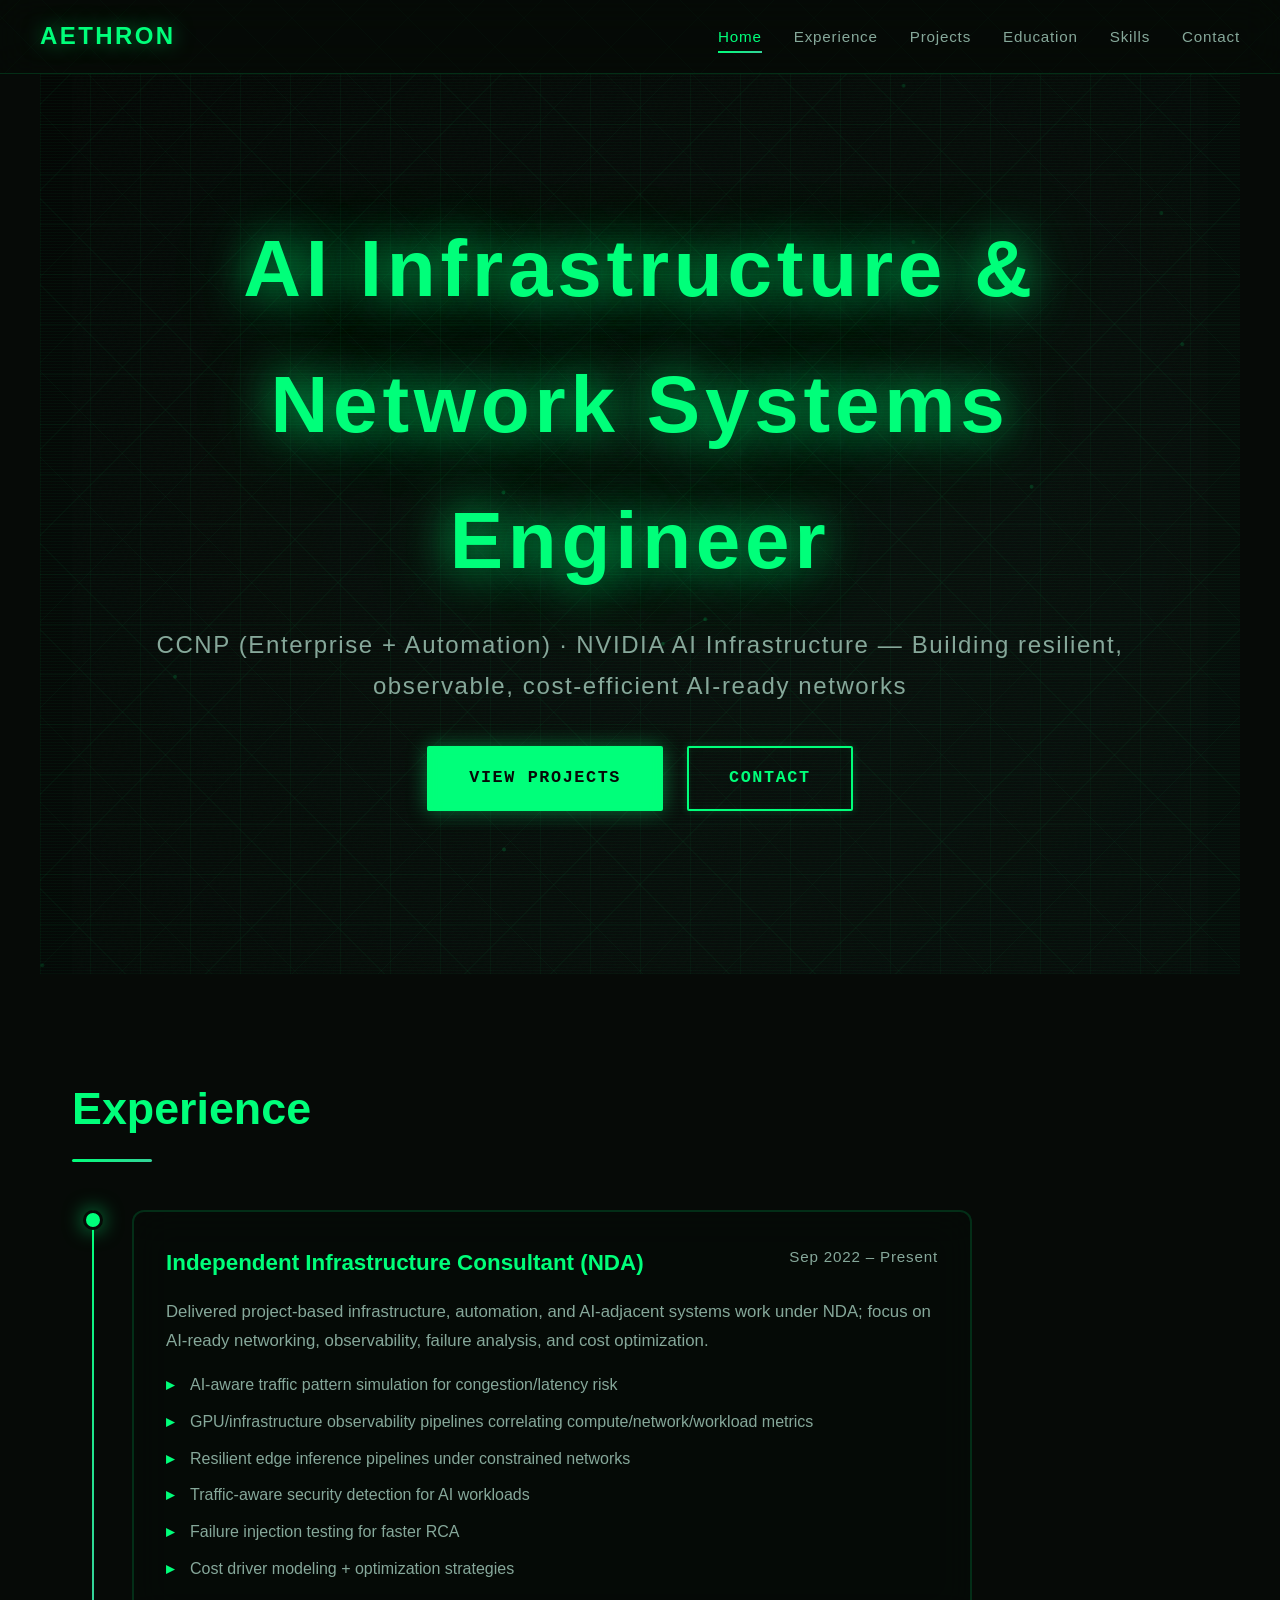
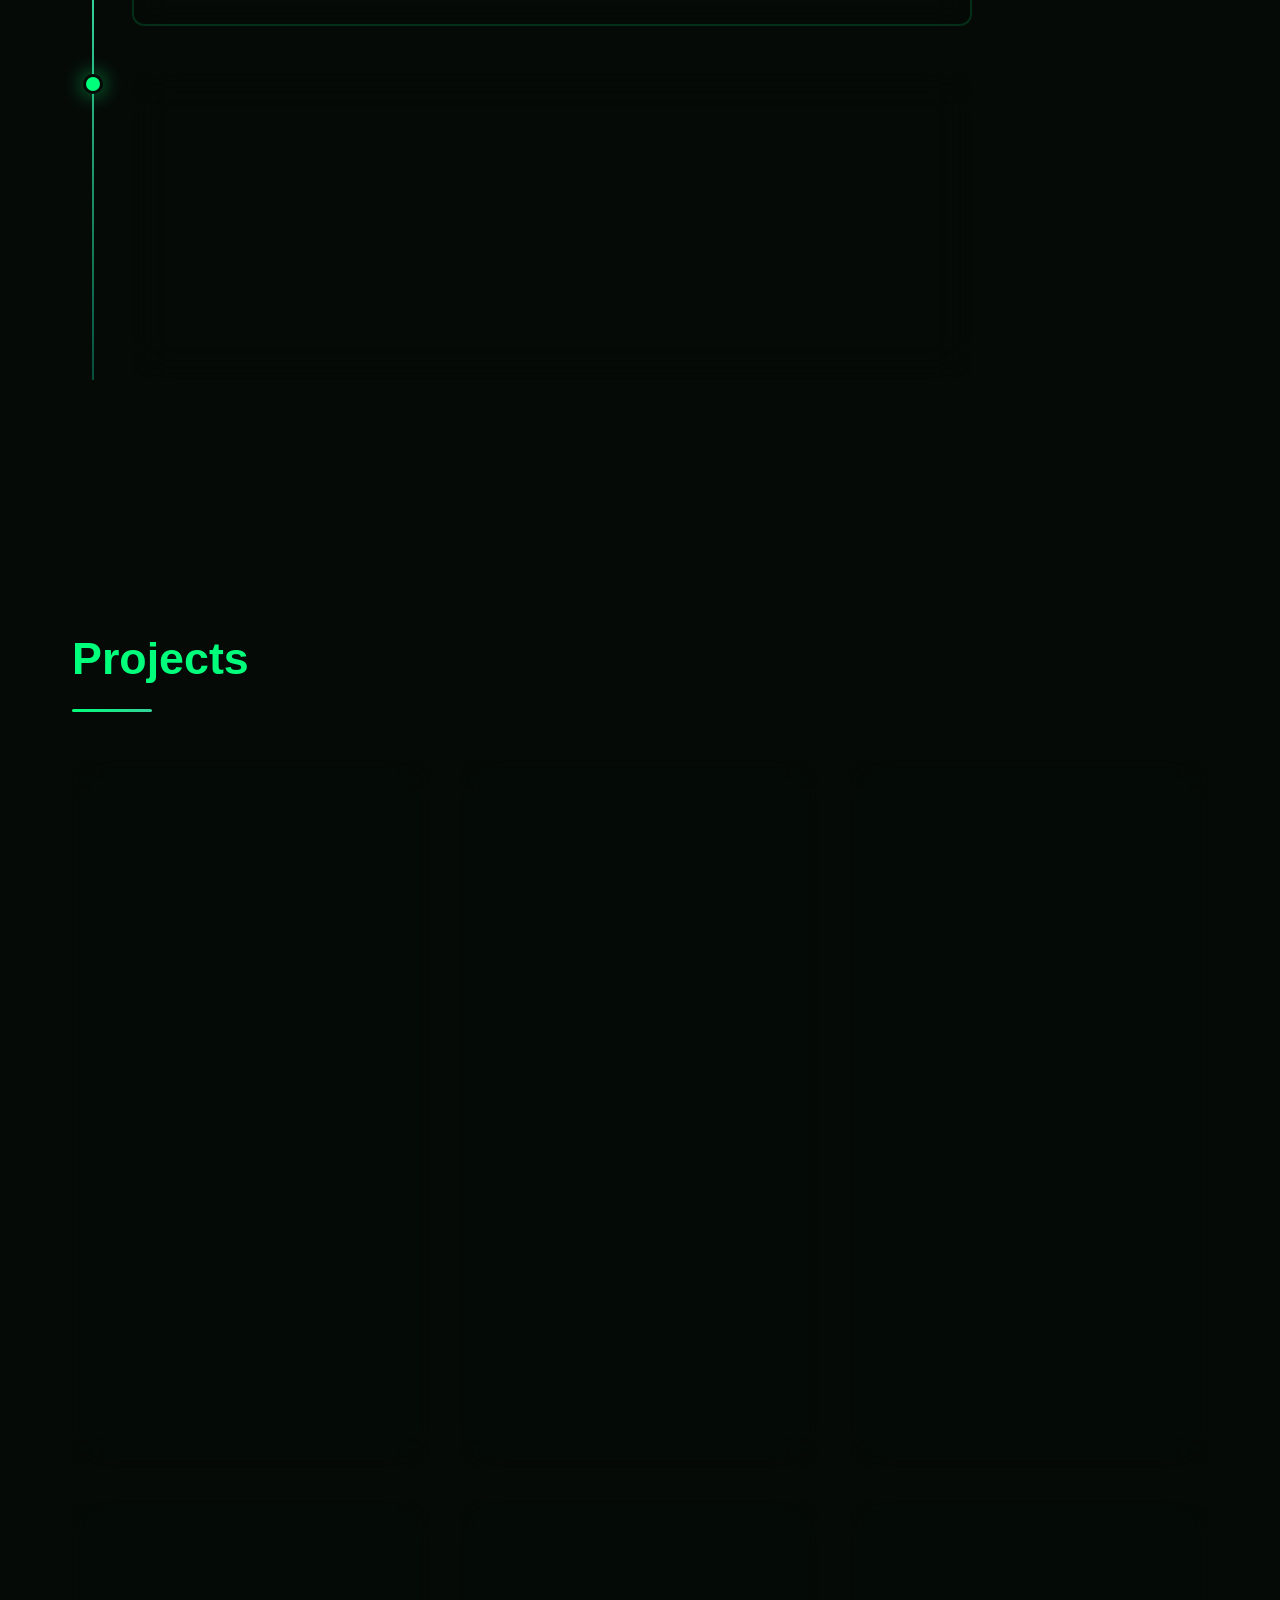
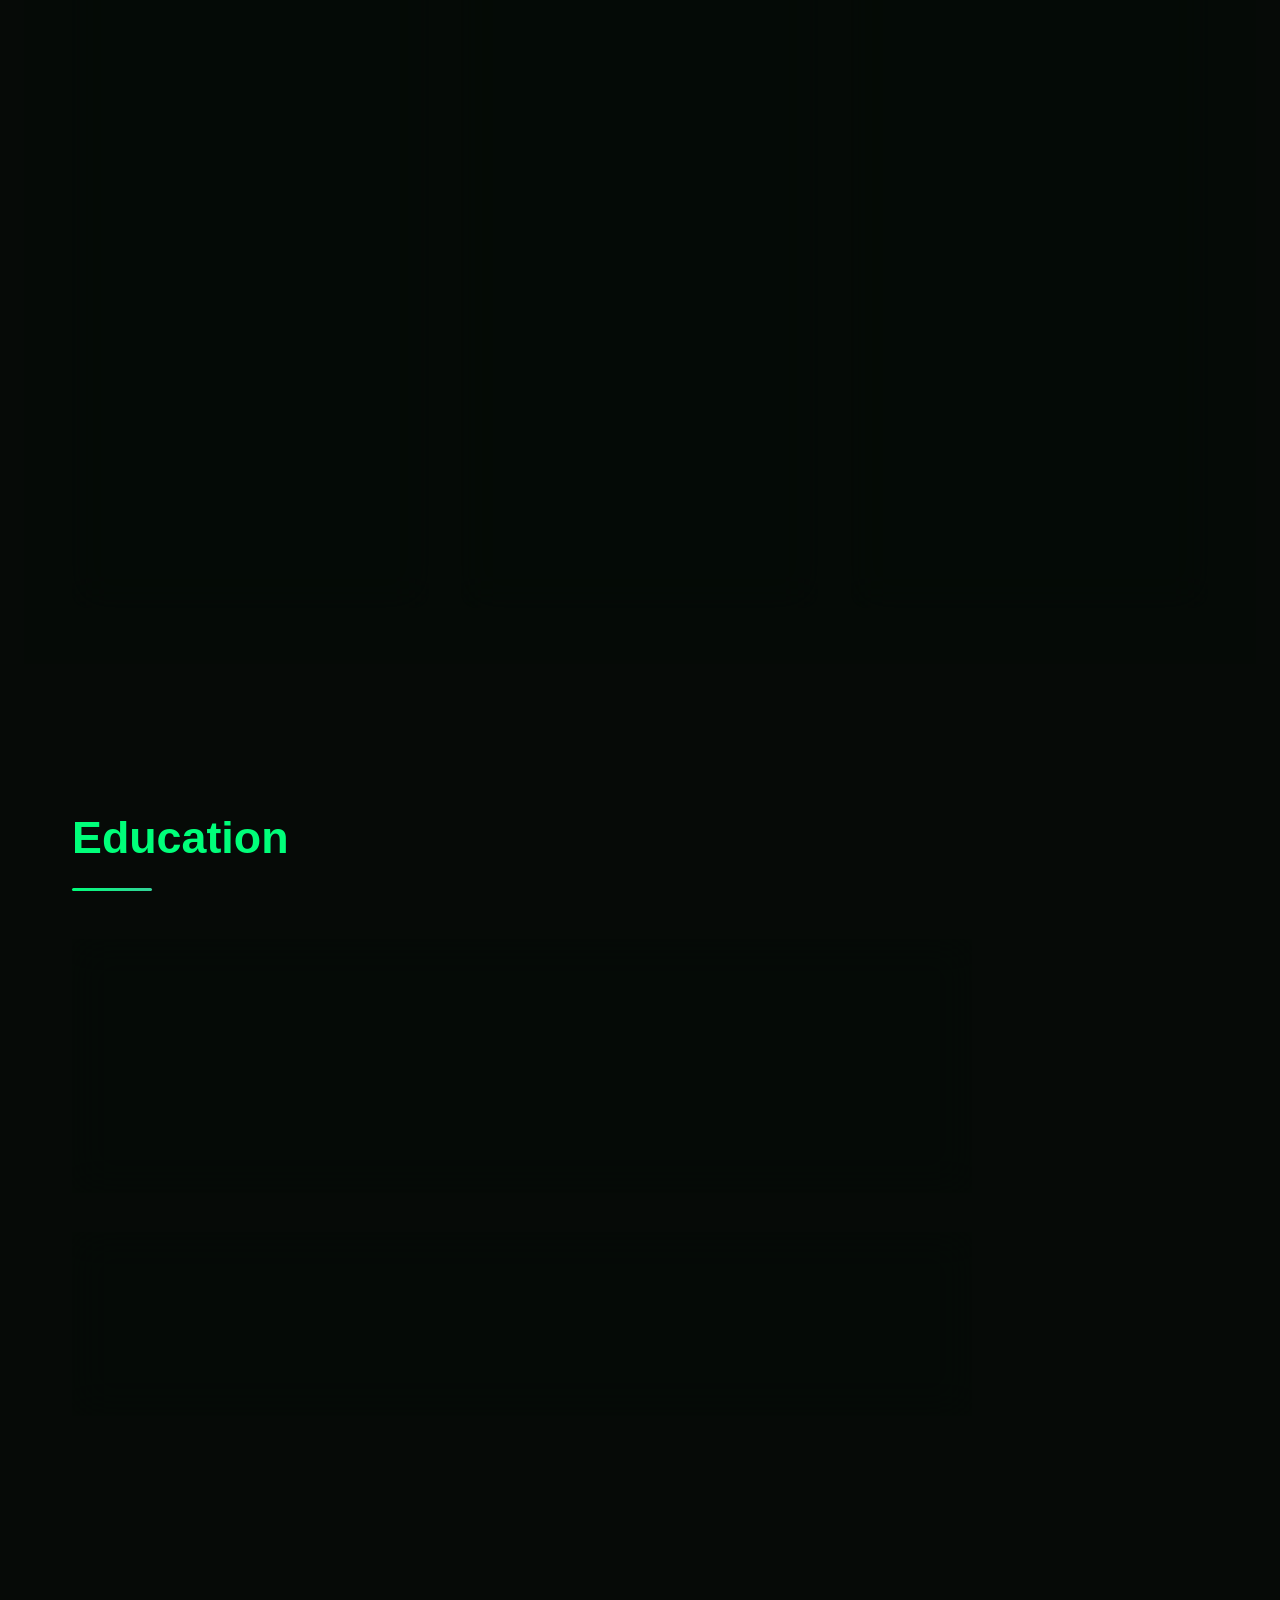
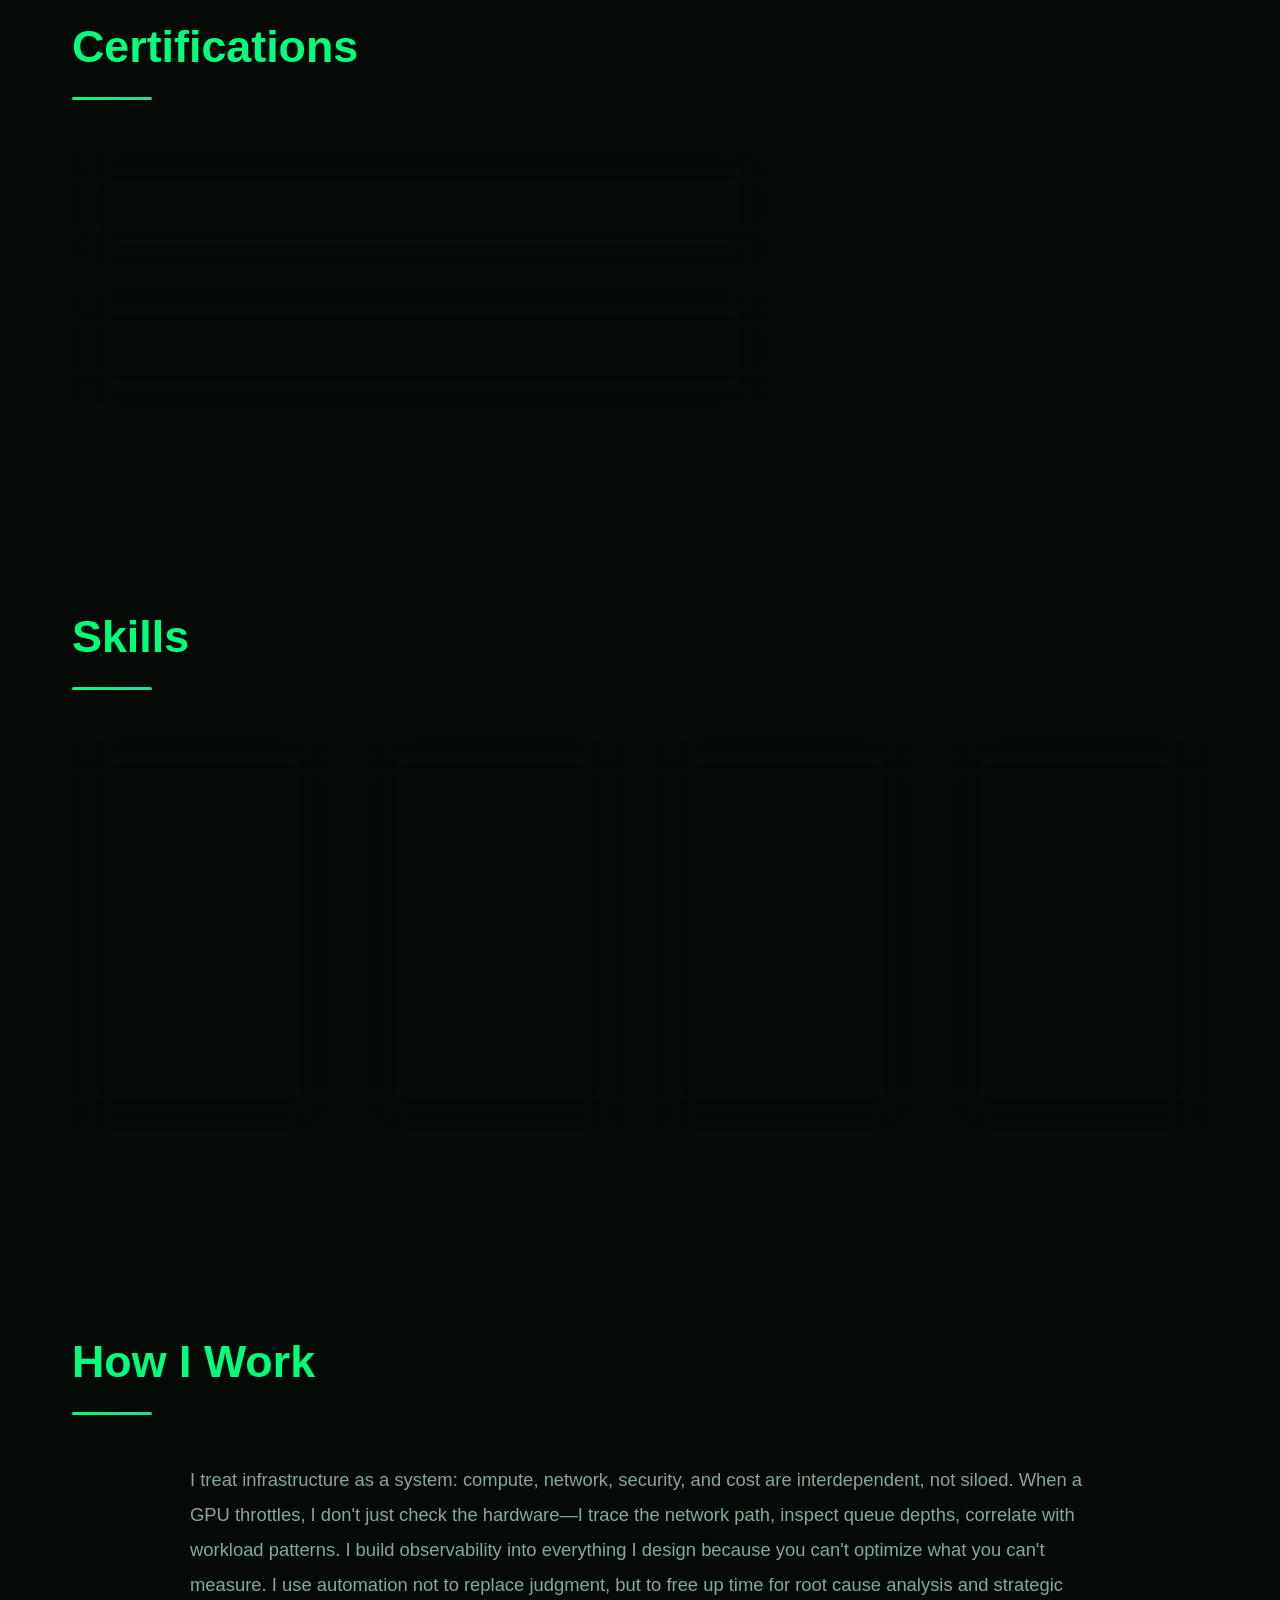
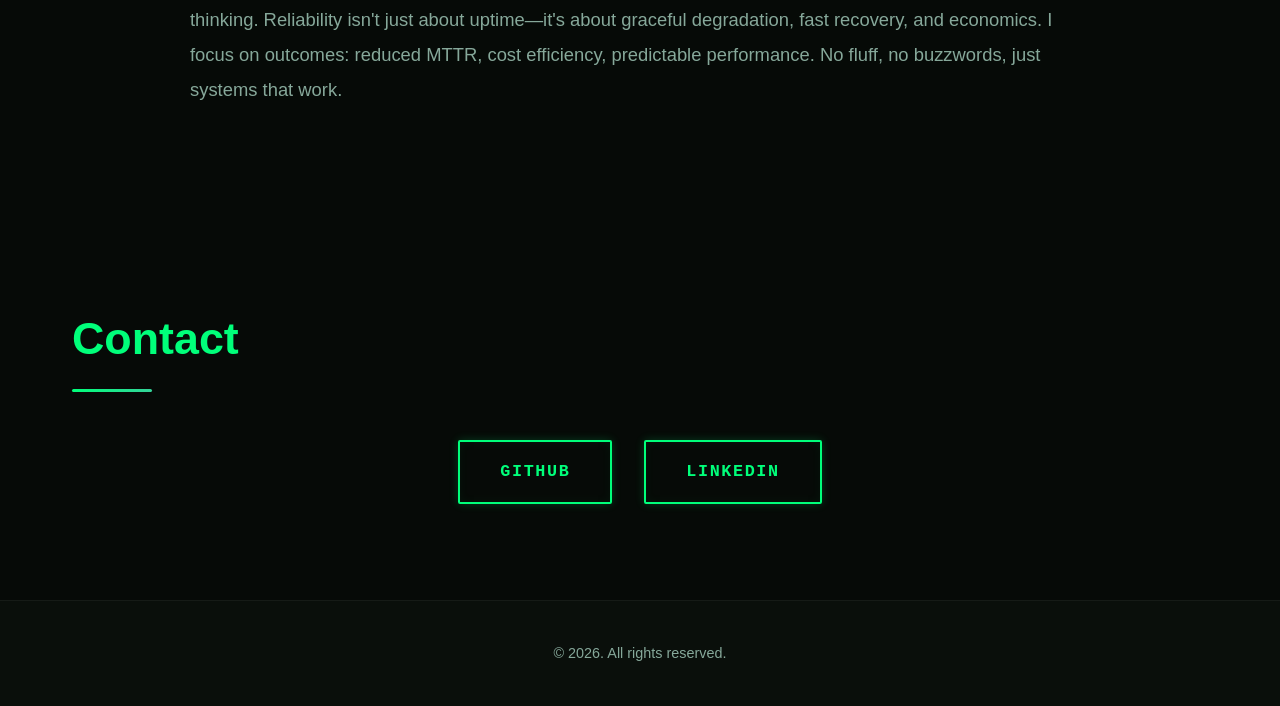
==== index.html @ 3847cd4f "Update site structure with all new sections Co-authored-by: rootuser39 <58742610+rootuser39@users.no" ====
<!DOCTYPE html>
<html lang="en">
<head>
    <meta charset="UTF-8">
    <meta name="viewport" content="width=device-width, initial-scale=1.0">
    <meta name="description" content="AI Infrastructure & Network Systems Engineer - CCNP Enterprise + Automation, NVIDIA AI Infrastructure certified. Building resilient, observable, cost-efficient AI-ready networks.">
    <title>AI Infrastructure & Network Systems Engineer</title>
    <link rel="stylesheet" href="styles.css">
</head>
<body>
    <!-- Glass Navigation Bar -->
    <nav class="navbar">
        <div class="nav-content">
            <a href="#hero" class="nav-logo">AETHRON</a>
            <ul class="nav-links">
                <li><a href="#hero">Home</a></li>
                <li><a href="#experience">Experience</a></li>
                <li><a href="#projects">Projects</a></li>
                <li><a href="#education">Education</a></li>
                <li><a href="#skills">Skills</a></li>
                <li><a href="#contact">Contact</a></li>
            </ul>
        </div>
    </nav>

    <!-- Hero Section with Particles and Grid -->
    <section class="hero" id="hero">
        <canvas id="particle-canvas"></canvas>
        <div class="grid-overlay"></div>
        <div class="hero-content">
            <h1>AI Infrastructure & Network Systems Engineer</h1>
            <p class="tagline">CCNP (Enterprise + Automation) · NVIDIA AI Infrastructure — Building resilient, observable, cost-efficient AI-ready networks</p>
            <div class="hero-cta">
                <a href="#projects" class="cta-button cta-primary">View Projects</a>
                <a href="#contact" class="cta-button cta-secondary">Contact</a>
            </div>
        </div>
    </section>

    <!-- Experience / Timeline Section -->
    <section id="experience">
        <h2>Experience</h2>
        <div class="timeline">
            <div class="timeline-item">
                <div class="timeline-marker"></div>
                <div class="timeline-content">
                    <div class="timeline-header">
                        <h3>Independent Infrastructure Consultant (NDA)</h3>
                        <span class="timeline-period">Sep 2022 – Present</span>
                    </div>
                    <p class="timeline-description">Delivered project-based infrastructure, automation, and AI-adjacent systems work under NDA; focus on AI-ready networking, observability, failure analysis, and cost optimization.</p>
                    <ul class="timeline-bullets">
                        <li>AI-aware traffic pattern simulation for congestion/latency risk</li>
                        <li>GPU/infrastructure observability pipelines correlating compute/network/workload metrics</li>
                        <li>Resilient edge inference pipelines under constrained networks</li>
                        <li>Traffic-aware security detection for AI workloads</li>
                        <li>Failure injection testing for faster RCA</li>
                        <li>Cost driver modeling + optimization strategies</li>
                    </ul>
                </div>
            </div>
            <div class="timeline-item">
                <div class="timeline-marker"></div>
                <div class="timeline-content">
                    <div class="timeline-header">
                        <h3>Wipro Ltd — Security Network Engineer</h3>
                        <span class="timeline-period">Jan 2021 – Aug 2022</span>
                    </div>
                    <ul class="timeline-bullets">
                        <li>Operated enterprise L2/L3 networks (BGP, OSPF, SD-WAN, VPNs)</li>
                        <li>Supported hybrid cloud networking (AWS VPCs, IPSec, firewall policies)</li>
                        <li>On-call escalation; incident response, RCA, permanent fixes</li>
                        <li>Automated validation/config workflows (Python, Terraform, PowerShell)</li>
                        <li>Worked under change management/compliance</li>
                    </ul>
                </div>
            </div>
        </div>
    </section>

    <!-- Projects Section -->
    <section id="projects">
        <h2>Projects</h2>
        <div class="projects-grid">
            <article class="project-card">
                <h3>AI Traffic Simulation Framework</h3>
                <div class="project-meta">
                    <span class="project-problem"><strong>Problem:</strong> AI training clusters need predictable network behavior; congestion causes cost spikes.</span>
                </div>
                <p class="project-solution"><strong>What I Built:</strong> Traffic generator simulating GPU-to-GPU communication patterns (all-reduce, ring, tree topologies). Synthetic workload profiler that stress-tests switches under AI traffic.</p>
                <p class="project-outcome"><strong>Outcome:</strong> Identified bottlenecks pre-deployment; reduced cluster provisioning cost by 18% through right-sizing.</p>
                <p class="project-tech"><strong>Stack:</strong> Python, Scapy, Pandas, Linux tc/netem, Prometheus</p>
                <a href="https://github.com/rootuser39" class="project-link" target="_blank" rel="noopener noreferrer">View on GitHub →</a>
            </article>
            
            <article class="project-card">
                <h3>GPU Observability Pipeline</h3>
                <div class="project-meta">
                    <span class="project-problem"><strong>Problem:</strong> GPU throttling traced to network congestion, not hardware — no unified view.</span>
                </div>
                <p class="project-solution"><strong>What I Built:</strong> Metrics collector pulling GPU utilization (nvidia-smi), network stats (tc, ethtool), workload logs. Correlation engine detecting causal patterns (e.g., packet loss → training stall).</p>
                <p class="project-outcome"><strong>Outcome:</strong> Cut MTTR by 40%; operators see causal relationships, not isolated metrics.</p>
                <p class="project-tech"><strong>Stack:</strong> Python, DCGM, Grafana, InfluxDB, Telegraf</p>
                <a href="https://github.com/rootuser39" class="project-link" target="_blank" rel="noopener noreferrer">View on GitHub →</a>
            </article>
            
            <article class="project-card">
                <h3>Edge Inference Resilience Pipeline</h3>
                <div class="project-meta">
                    <span class="project-problem"><strong>Problem:</strong> Edge devices run inference under unstable connectivity; failures go undetected.</span>
                </div>
                <p class="project-solution"><strong>What I Built:</strong> Inference wrapper with request queue, exponential backoff, local caching. Health monitor tracking latency/error rate; automatic fallback to lighter models.</p>
                <p class="project-outcome"><strong>Outcome:</strong> 99.2% uptime on cellular networks; graceful degradation instead of hard failures.</p>
                <p class="project-tech"><strong>Stack:</strong> Python, Redis, ONNX Runtime, FastAPI, Docker</p>
                <a href="https://github.com/rootuser39" class="project-link" target="_blank" rel="noopener noreferrer">View on GitHub →</a>
            </article>
            
            <article class="project-card">
                <h3>Arcane Guard — AI Security for IoT</h3>
                <div class="project-meta">
                    <span class="project-problem"><strong>Problem:</strong> IoT networks face polymorphic threats; signature-based detection fails.</span>
                </div>
                <p class="project-solution"><strong>What I Built:</strong> ML/DL threat detection system trained on network flow features (packet size, inter-arrival time, protocol). Real-time pipeline with feature extraction, model inference, alert generation.</p>
                <p class="project-outcome"><strong>Outcome:</strong> 94% accuracy on unseen attacks; 60% reduction in false positives vs rule-based systems. Graduate capstone project.</p>
                <p class="project-tech"><strong>Stack:</strong> Python, TensorFlow, Scikit-learn, Wireshark, Kafka</p>
                <a href="https://github.com/rootuser39" class="project-link" target="_blank" rel="noopener noreferrer">View on GitHub →</a>
            </article>
            
            <article class="project-card">
                <h3>Failure Injection Testing Suite</h3>
                <div class="project-meta">
                    <span class="project-problem"><strong>Problem:</strong> Production failures take hours to diagnose; no pre-prod chaos engineering.</span>
                </div>
                <p class="project-solution"><strong>What I Built:</strong> Fault injection framework for network (packet loss, latency, partition), compute (CPU throttle, OOM), storage (I/O delay). Automated test scenarios with result capture.</p>
                <p class="project-outcome"><strong>Outcome:</strong> Found 3 critical failure modes before production; RCA time reduced by 50%.</p>
                <p class="project-tech"><strong>Stack:</strong> Python, Linux tc/iptables, stress-ng, Ansible</p>
                <a href="https://github.com/rootuser39" class="project-link" target="_blank" rel="noopener noreferrer">View on GitHub →</a>
            </article>
            
            <article class="project-card">
                <h3>Cost Driver Modeling Tool</h3>
                <div class="project-meta">
                    <span class="project-problem"><strong>Problem:</strong> Infrastructure costs grow opaquely; teams lack visibility into what drives spend.</span>
                </div>
                <p class="project-solution"><strong>What I Built:</strong> Data aggregator pulling cloud billing APIs, tagging compute/network/storage by workload. Interactive dashboard showing cost breakdown, trend analysis, optimization recommendations.</p>
                <p class="project-outcome"><strong>Outcome:</strong> Identified $12k/month in idle resources; enabled data-driven rightsizing decisions.</p>
                <p class="project-tech"><strong>Stack:</strong> Python, AWS Cost Explorer API, Plotly Dash, PostgreSQL</p>
                <a href="https://github.com/rootuser39" class="project-link" target="_blank" rel="noopener noreferrer">View on GitHub →</a>
            </article>
        </div>
    </section>

    <!-- Education Section -->
    <section id="education">
        <h2>Education</h2>
        <div class="education-grid">
            <div class="education-item">
                <h3>MSc/Graduate Diploma — Electronic & Computer Technology (IoT)</h3>
                <span class="education-period">Dublin, Ireland · 2022–2025</span>
                <p class="education-capstone"><strong>Capstone:</strong> Arcane Guard — AI-Driven Security for IoT Networks</p>
                <p class="education-description">ML/DL threat detection system for IoT networks. Real-time pipeline with feature extraction, model inference, and alert generation. Achieved 94% accuracy on unseen attacks with 60% reduction in false positives vs rule-based systems.</p>
            </div>
            <div class="education-item">
                <h3>Bachelor of Science — Network & Technology</h3>
                <span class="education-period">Completed</span>
                <p class="education-description">Foundation in networking protocols, system administration, and infrastructure management.</p>
            </div>
        </div>
    </section>

    <!-- Certifications Section -->
    <section id="certifications">
        <h2>Certifications</h2>
        <div class="cert-list">
            <div class="cert-item">
                <span class="cert-badge">🎓</span>
                <div class="cert-details">
                    <h3>CCNP Enterprise + ENAUTO</h3>
                    <p>In Progress — Advanced enterprise networking and automation</p>
                </div>
            </div>
            <div class="cert-item">
                <span class="cert-badge">🎓</span>
                <div class="cert-details">
                    <h3>NVIDIA-Certified Professional: AI Infrastructure</h3>
                    <p>Certified — AI infrastructure design, deployment, and optimization</p>
                </div>
            </div>
        </div>
    </section>

    <!-- Skills Section -->
    <section id="skills">
        <h2>Skills</h2>
        <div class="skills-grid">
            <div class="skill-category">
                <h3>AI Infrastructure</h3>
                <ul>
                    <li>GPU cluster networking</li>
                    <li>RDMA/InfiniBand</li>
                    <li>AI workload optimization</li>
                    <li>Observability pipelines</li>
                    <li>Traffic pattern analysis</li>
                </ul>
            </div>
            <div class="skill-category">
                <h3>Networking</h3>
                <ul>
                    <li>BGP, OSPF, SD-WAN</li>
                    <li>VPNs, IPSec, firewalls</li>
                    <li>L2/L3 protocols</li>
                    <li>Network security</li>
                    <li>Traffic engineering</li>
                </ul>
            </div>
            <div class="skill-category">
                <h3>Automation</h3>
                <ul>
                    <li>Python, Bash, PowerShell</li>
                    <li>Terraform, Ansible</li>
                    <li>CI/CD pipelines</li>
                    <li>Config management</li>
                    <li>Infrastructure as Code</li>
                </ul>
            </div>
            <div class="skill-category">
                <h3>Cloud & Platforms</h3>
                <ul>
                    <li>AWS (VPC, Transit Gateway)</li>
                    <li>Hybrid cloud networking</li>
                    <li>Docker, Kubernetes</li>
                    <li>Linux system admin</li>
                    <li>Monitoring (Prometheus, Grafana)</li>
                </ul>
            </div>
        </div>
    </section>

    <!-- How I Work Section -->
    <section id="how-i-work">
        <h2>How I Work</h2>
        <div class="work-philosophy">
            <p>I treat infrastructure as a system: compute, network, security, and cost are interdependent, not siloed. When a GPU throttles, I don't just check the hardware—I trace the network path, inspect queue depths, correlate with workload patterns. I build observability into everything I design because you can't optimize what you can't measure. I use automation not to replace judgment, but to free up time for root cause analysis and strategic thinking. Reliability isn't just about uptime—it's about graceful degradation, fast recovery, and economics. I focus on outcomes: reduced MTTR, cost efficiency, predictable performance. No fluff, no buzzwords, just systems that work.</p>
        </div>
    </section>

    <!-- Contact Section -->
    <section id="contact">
        <h2>Contact</h2>
        <div class="contact-links">
            <a href="https://github.com/rootuser39" class="contact-link" target="_blank" rel="noopener noreferrer">GitHub</a>
            <a href="https://linkedin.com/in/yourprofile" class="contact-link" target="_blank" rel="noopener noreferrer">LinkedIn</a>
        </div>
    </section>

    <!-- Footer -->
    <footer>
        <p>&copy; 2026. All rights reserved.</p>
    </footer>

    <!-- JavaScript -->
    <script src="script.js"></script>
</body>
</html>
---- styles.css ----
/* ============================================
   AETHRON - Luxury Cyber Sci-Fi Portfolio
   Modern, minimalist design with subtle animations
   ============================================ */

/* === CSS VARIABLES === */
:root {
  /* Colors - Black + Green "Stealth Sci-Fi" Palette */
  --bg-primary: #060A07;
  --bg-secondary: #0a0f0b;
  --text-primary: #D1FAE5;
  --text-secondary: #86A89A;
  --accent-primary: #00FF7A;
  --accent-secondary: #34D399;
  --accent-dark: #064E3B;
  
  /* Glassmorphism */
  --glass-bg: rgba(6, 10, 7, 0.7);
  --glass-border: rgba(0, 255, 122, 0.15);
  
  /* Spacing */
  --section-padding: 6rem;
  --container-max-width: 1200px;
  
  /* Transitions */
  --transition-smooth: all 0.3s cubic-bezier(0.4, 0, 0.2, 1);
}

/* === GLOBAL RESET === */
* {
  margin: 0;
  padding: 0;
  box-sizing: border-box;
}

/* === BODY & BASE STYLES === */
body {
  /* Modern system font stack - clean and professional */
  font-family: -apple-system, BlinkMacSystemFont, 'Segoe UI', 'Roboto', 'Oxygen',
    'Ubuntu', 'Cantarell', 'Fira Sans', 'Droid Sans', 'Helvetica Neue', sans-serif;
  background-color: var(--bg-primary);
  color: var(--text-primary);
  line-height: 1.7;
  scroll-behavior: smooth;
  overflow-x: hidden;
}

/* === GLASS NAVBAR === */
.navbar {
  position: fixed;
  top: 0;
  left: 0;
  right: 0;
  z-index: 1000;
  background: var(--glass-bg);
  backdrop-filter: blur(20px);
  -webkit-backdrop-filter: blur(20px);
  border-bottom: 1px solid var(--glass-border);
  padding: 1rem 2rem;
  transition: var(--transition-smooth);
  position: relative;
}

/* Diagonal grid on navbar */
.navbar::before {
  content: '';
  position: absolute;
  top: 0;
  left: 0;
  right: 0;
  bottom: 0;
  background-image: 
    repeating-linear-gradient(
      45deg,
      transparent,
      transparent 40px,
      rgba(0, 255, 122, 0.02) 40px,
      rgba(0, 255, 122, 0.02) 41px
    ),
    repeating-linear-gradient(
      -45deg,
      transparent,
      transparent 40px,
      rgba(0, 255, 122, 0.02) 40px,
      rgba(0, 255, 122, 0.02) 41px
    );
  pointer-events: none;
  z-index: -1;
}

.navbar.scrolled {
  background: rgba(6, 10, 7, 0.9);
  box-shadow: 0 4px 30px rgba(0, 255, 122, 0.15);
}

.nav-content {
  max-width: var(--container-max-width);
  margin: 0 auto;
  display: flex;
  justify-content: space-between;
  align-items: center;
}

.nav-logo {
  font-size: 1.5rem;
  font-weight: 700;
  color: var(--accent-primary);
  text-decoration: none;
  letter-spacing: 0.15rem;
  text-shadow: 0 0 20px rgba(0, 255, 122, 0.5);
}

.nav-links {
  display: flex;
  gap: 2rem;
  list-style: none;
}

.nav-links a {
  color: var(--text-secondary);
  text-decoration: none;
  font-size: 0.95rem;
  font-weight: 500;
  letter-spacing: 0.05rem;
  transition: var(--transition-smooth);
  position: relative;
  padding: 0.5rem 0;
}

.nav-links a::after {
  content: '';
  position: absolute;
  bottom: 0;
  left: 0;
  width: 0;
  height: 2px;
  background: linear-gradient(90deg, var(--accent-primary), var(--accent-secondary));
  transition: width 0.3s ease;
}

.nav-links a:hover,
.nav-links a.active {
  color: var(--accent-primary);
}

.nav-links a:hover::after,
.nav-links a.active::after {
  width: 100%;
}

/* === HERO SECTION === */
.hero {
  position: relative;
  min-height: 100vh;
  display: flex;
  align-items: center;
  justify-content: center;
  text-align: center;
  overflow: hidden;
  padding-top: 60px; /* Account for fixed navbar */
}

/* Canvas for particle field */
#particle-canvas {
  position: absolute;
  top: 0;
  left: 0;
  width: 100%;
  height: 100%;
  z-index: 1;
}

/* Animated gradient background */
.hero::before {
  content: '';
  position: absolute;
  top: 0;
  left: 0;
  right: 0;
  bottom: 0;
  background: linear-gradient(
    135deg,
    #060A07 0%,
    #0a1510 25%,
    #0d1812 50%,
    #081009 75%,
    #060A07 100%
  );
  background-size: 400% 400%;
  animation: gradientShift 20s ease infinite;
  z-index: 0;
}

/* Subtle vignette overlay */
.hero::after {
  content: '';
  position: absolute;
  top: 0;
  left: 0;
  right: 0;
  bottom: 0;
  background: radial-gradient(
    ellipse at center,
    transparent 0%,
    rgba(0, 0, 0, 0.4) 100%
  );
  z-index: 1;
}

/* Grid overlay */
.grid-overlay {
  position: absolute;
  top: 0;
  left: 0;
  right: 0;
  bottom: 0;
  background-image: 
    linear-gradient(rgba(0, 255, 122, 0.04) 1px, transparent 1px),
    linear-gradient(90deg, rgba(0, 255, 122, 0.04) 1px, transparent 1px);
  background-size: 50px 50px;
  z-index: 2;
}

/* Diagonal grid overlay on hero */
.grid-overlay::before {
  content: '';
  position: absolute;
  top: 0;
  left: 0;
  right: 0;
  bottom: 0;
  background-image: 
    repeating-linear-gradient(
      45deg,
      transparent,
      transparent 60px,
      rgba(0, 255, 122, 0.03) 60px,
      rgba(0, 255, 122, 0.03) 61px
    ),
    repeating-linear-gradient(
      -45deg,
      transparent,
      transparent 60px,
      rgba(0, 255, 122, 0.03) 60px,
      rgba(0, 255, 122, 0.03) 61px
    );
  z-index: 1;
}

/* Scanline overlay effect */
.grid-overlay::after {
  content: '';
  position: absolute;
  top: 0;
  left: 0;
  right: 0;
  bottom: 0;
  background: repeating-linear-gradient(
    0deg,
    rgba(0, 255, 122, 0.03),
    rgba(0, 255, 122, 0.03) 1px,
    transparent 1px,
    transparent 3px
  );
  animation: scanline 8s linear infinite;
  z-index: 3;
  pointer-events: none;
}

.hero-content {
  position: relative;
  z-index: 10;
  padding: 2rem;
}

/* Noise texture overlay */
.hero-content::before {
  content: '';
  position: absolute;
  top: -100vh;
  left: 0;
  right: 0;
  bottom: -100vh;
  background-image: url("data:image/svg+xml,%3Csvg viewBox='0 0 400 400' xmlns='http://www.w3.org/2000/svg'%3E%3Cfilter id='noise'%3E%3CfeTurbulence type='fractalNoise' baseFrequency='0.9' numOctaves='4' stitchTiles='stitch'/%3E%3C/filter%3E%3Crect width='100%25' height='100%25' filter='url(%23noise)' opacity='0.03'/%3E%3C/svg%3E");
  opacity: 0.4;
  z-index: -1;
  pointer-events: none;
  animation: noiseFlicker 0.3s infinite;
}

.hero h1 {
  font-size: clamp(3rem, 8vw, 5rem);
  font-weight: 700;
  color: var(--accent-primary);
  margin-bottom: 1rem;
  letter-spacing: 0.3rem;
  text-shadow: 
    0 0 40px rgba(0, 255, 122, 0.7),
    0 0 80px rgba(0, 255, 122, 0.4),
    0 4px 20px rgba(0, 0, 0, 0.8);
  animation: fadeInUp 1s ease-out;
}

.hero .tagline {
  font-size: clamp(1.1rem, 3vw, 1.5rem);
  color: var(--text-secondary);
  font-weight: 300;
  letter-spacing: 0.1rem;
  animation: fadeInUp 1s ease-out 0.2s backwards;
}

/* === SECTIONS === */
section {
  max-width: var(--container-max-width);
  margin: 0 auto;
  padding: var(--section-padding) 2rem;
  opacity: 0;
  transform: translateY(30px);
  transition: opacity 0.8s ease, transform 0.8s ease;
}

section.visible {
  opacity: 1;
  transform: translateY(0);
}

section h2 {
  font-size: clamp(2rem, 5vw, 2.8rem);
  font-weight: 700;
  color: var(--accent-primary);
  margin-bottom: 3rem;
  position: relative;
  padding-bottom: 1rem;
}

section h2::after {
  content: '';
  position: absolute;
  bottom: 0;
  left: 0;
  width: 80px;
  height: 3px;
  background: linear-gradient(90deg, var(--accent-primary), var(--accent-secondary));
  border-radius: 2px;
}

/* === ABOUT SECTION === */
.about-content {
  font-size: 1.15rem;
  color: var(--text-secondary);
  line-height: 1.9;
  max-width: 800px;
}

/* === HERO CTAs === */
.hero-cta {
  display: flex;
  gap: 1.5rem;
  justify-content: center;
  flex-wrap: wrap;
  margin-top: 2.5rem;
  animation: fadeInUp 1s ease-out 0.4s backwards;
}

.cta-button {
  display: inline-flex;
  align-items: center;
  padding: 1rem 2.5rem;
  text-decoration: none;
  border-radius: 2px;
  font-size: 1.05rem;
  font-weight: 600;
  font-family: 'Courier New', Courier, 'Lucida Console', Monaco, monospace;
  letter-spacing: 0.1rem;
  text-transform: uppercase;
  transition: var(--transition-smooth);
  position: relative;
  overflow: hidden;
}

.cta-primary {
  background: var(--accent-primary);
  color: var(--bg-primary);
  border: 2px solid var(--accent-primary);
  box-shadow: 
    0 0 20px rgba(0, 255, 122, 0.4),
    inset 0 0 10px rgba(0, 255, 122, 0.2);
}

.cta-primary:hover {
  background: var(--accent-secondary);
  border-color: var(--accent-secondary);
  box-shadow: 
    0 0 30px rgba(0, 255, 122, 0.6),
    0 0 60px rgba(0, 255, 122, 0.3),
    inset 0 0 20px rgba(0, 255, 122, 0.3);
  transform: translateY(-2px);
}

.cta-secondary {
  background: transparent;
  color: var(--accent-primary);
  border: 2px solid var(--accent-primary);
  box-shadow: 
    0 0 10px rgba(0, 255, 122, 0.2),
    inset 0 0 10px rgba(0, 255, 122, 0.05);
}

.cta-secondary:hover {
  background: rgba(0, 255, 122, 0.05);
  border-color: var(--accent-primary);
  color: var(--text-primary);
  box-shadow: 
    0 0 25px rgba(0, 255, 122, 0.5),
    0 0 50px rgba(0, 255, 122, 0.3),
    inset 0 0 20px rgba(0, 255, 122, 0.1);
  transform: translateY(-2px);
}

/* === TIMELINE / EXPERIENCE SECTION === */
.timeline {
  position: relative;
  max-width: 900px;
  margin: 2rem 0;
}

.timeline::before {
  content: '';
  position: absolute;
  left: 20px;
  top: 0;
  bottom: 0;
  width: 2px;
  background: linear-gradient(
    to bottom,
    var(--accent-primary),
    var(--accent-secondary),
    var(--accent-dark)
  );
}

.timeline-item {
  position: relative;
  padding-left: 60px;
  margin-bottom: 3rem;
}

.timeline-marker {
  position: absolute;
  left: 11px;
  top: 0;
  width: 20px;
  height: 20px;
  border-radius: 50%;
  background: var(--accent-primary);
  border: 3px solid var(--bg-primary);
  box-shadow: 0 0 20px rgba(0, 255, 122, 0.6);
  z-index: 1;
}

.timeline-content {
  background: rgba(6, 10, 7, 0.8);
  backdrop-filter: blur(20px);
  border: 2px solid var(--glass-border);
  border-radius: 12px;
  padding: 2rem;
  transition: var(--transition-smooth);
}

.timeline-content:hover {
  border-color: rgba(0, 255, 122, 0.3);
  box-shadow: 0 8px 32px rgba(0, 255, 122, 0.15);
  transform: translateY(-4px);
}

.timeline-header {
  display: flex;
  justify-content: space-between;
  align-items: flex-start;
  margin-bottom: 1rem;
  flex-wrap: wrap;
  gap: 1rem;
}

.timeline-header h3 {
  color: var(--accent-primary);
  font-size: 1.4rem;
  font-weight: 600;
  margin: 0;
}

.timeline-period {
  color: var(--text-secondary);
  font-size: 0.95rem;
  font-weight: 500;
  letter-spacing: 0.05rem;
  white-space: nowrap;
}

.timeline-description {
  color: var(--text-secondary);
  line-height: 1.7;
  margin-bottom: 1rem;
  font-size: 1.05rem;
}

.timeline-bullets {
  list-style: none;
  margin: 0;
  padding: 0;
}

.timeline-bullets li {
  color: var(--text-secondary);
  line-height: 1.7;
  margin-bottom: 0.6rem;
  padding-left: 1.5rem;
  position: relative;
  font-size: 1rem;
}

.timeline-bullets li::before {
  content: '▸';
  position: absolute;
  left: 0;
  color: var(--accent-primary);
  font-weight: bold;
}

/* === PROJECTS SECTION === */
.projects-grid {
  display: grid;
  grid-template-columns: repeat(auto-fit, minmax(320px, 1fr));
  gap: 2rem;
  margin-top: 2rem;
}

.project-card {
  /* Enhanced Glassmorphism effect */
  background: rgba(6, 10, 7, 0.8);
  backdrop-filter: blur(20px) saturate(180%);
  -webkit-backdrop-filter: blur(20px) saturate(180%);
  border: 2px solid var(--glass-border);
  border-radius: 16px;
  padding: 2.5rem;
  position: relative;
  transition: var(--transition-smooth);
  overflow: hidden;
  box-shadow: 
    0 8px 32px rgba(0, 0, 0, 0.3),
    inset 0 1px 0 rgba(0, 255, 122, 0.1);
}

/* Green edge glow on hover */
.project-card::before {
  content: '';
  position: absolute;
  top: -2px;
  left: -2px;
  right: -2px;
  bottom: -2px;
  background: linear-gradient(
    135deg,
    var(--accent-primary),
    var(--accent-secondary),
    var(--accent-dark)
  );
  border-radius: 16px;
  opacity: 0;
  z-index: -1;
  transition: opacity 0.4s ease;
  filter: blur(8px);
}

/* Animated shimmer effect */
.project-card::after {
  content: '';
  position: absolute;
  top: -50%;
  left: -50%;
  width: 200%;
  height: 200%;
  background: linear-gradient(
    115deg,
    transparent 40%,
    rgba(0, 255, 122, 0.1) 50%,
    transparent 60%
  );
  transform: translateX(-100%) translateY(-100%) rotate(45deg);
  transition: transform 0.8s ease;
  pointer-events: none;
}

.project-card:hover {
  transform: translateY(-8px);
  border-color: rgba(0, 255, 122, 0.4);
  box-shadow: 
    0 20px 40px rgba(0, 255, 122, 0.2),
    0 10px 20px rgba(0, 0, 0, 0.3),
    0 0 60px rgba(0, 255, 122, 0.15);
}

.project-card:hover::before {
  opacity: 0.8;
}

.project-card:hover::after {
  transform: translateX(100%) translateY(100%) rotate(45deg);
}

.project-card h3 {
  color: var(--accent-primary);
  font-size: 1.6rem;
  font-weight: 600;
  margin-bottom: 1rem;
  letter-spacing: 0.05rem;
}

.project-card p {
  color: var(--text-secondary);
  line-height: 1.7;
  font-size: 1.05rem;
}

.project-meta {
  margin-bottom: 1rem;
}

.project-problem {
  display: block;
  color: var(--text-secondary);
  line-height: 1.7;
  margin-bottom: 0.8rem;
  font-size: 1rem;
}

.project-solution,
.project-outcome,
.project-tech {
  display: block;
  margin-bottom: 0.8rem;
  line-height: 1.7;
  font-size: 1rem;
}

.project-link {
  display: inline-block;
  margin-top: 1rem;
  color: var(--accent-primary);
  text-decoration: none;
  font-weight: 600;
  font-size: 0.95rem;
  letter-spacing: 0.05rem;
  transition: var(--transition-smooth);
}

.project-link:hover {
  color: var(--accent-secondary);
  text-shadow: 0 0 10px rgba(0, 255, 122, 0.5);
}

/* === CONTACT SECTION === */
.contact-links {
  display: flex;
  gap: 2rem;
  justify-content: center;
  flex-wrap: wrap;
  margin-top: 2rem;
}

.contact-link {
  display: inline-flex;
  align-items: center;
  padding: 1rem 2.5rem;
  background: transparent;
  color: var(--accent-primary);
  text-decoration: none;
  border: 2px solid var(--accent-primary);
  border-radius: 2px;
  font-size: 1.05rem;
  font-weight: 600;
  font-family: 'Courier New', Courier, 'Lucida Console', Monaco, monospace;
  letter-spacing: 0.1rem;
  text-transform: uppercase;
  transition: var(--transition-smooth);
  position: relative;
  overflow: hidden;
  box-shadow: 
    0 0 10px rgba(0, 255, 122, 0.2),
    inset 0 0 10px rgba(0, 255, 122, 0.05);
}

.contact-link::before {
  content: '';
  position: absolute;
  top: 0;
  left: 0;
  width: 0;
  height: 100%;
  background: rgba(0, 255, 122, 0.1);
  transition: width 0.3s ease;
  z-index: -1;
}

.contact-link:hover {
  background: rgba(0, 255, 122, 0.05);
  border-color: var(--accent-primary);
  color: var(--text-primary);
  box-shadow: 
    0 0 25px rgba(0, 255, 122, 0.5),
    0 0 50px rgba(0, 255, 122, 0.3),
    inset 0 0 20px rgba(0, 255, 122, 0.1);
  transform: translateY(-2px);
}

.contact-link:hover::before {
  width: 100%;
}

.contact-link:active {
  transform: translateY(0);
  box-shadow: 
    0 0 15px rgba(0, 255, 122, 0.4),
    inset 0 0 15px rgba(0, 255, 122, 0.2);
}

/* === EDUCATION SECTION === */
.education-grid {
  display: flex;
  flex-direction: column;
  gap: 2.5rem;
  max-width: 900px;
}

.education-item {
  background: rgba(6, 10, 7, 0.6);
  backdrop-filter: blur(20px);
  border: 2px solid var(--glass-border);
  border-radius: 12px;
  padding: 2rem;
  transition: var(--transition-smooth);
}

.education-item:hover {
  border-color: rgba(0, 255, 122, 0.3);
  box-shadow: 0 8px 32px rgba(0, 255, 122, 0.15);
  transform: translateY(-4px);
}

.education-item h3 {
  color: var(--accent-primary);
  font-size: 1.4rem;
  font-weight: 600;
  margin-bottom: 0.5rem;
}

.education-period {
  display: block;
  color: var(--text-secondary);
  font-size: 0.95rem;
  font-weight: 500;
  margin-bottom: 1rem;
  letter-spacing: 0.05rem;
}

.education-capstone {
  color: var(--accent-secondary);
  font-size: 1.1rem;
  font-weight: 600;
  margin-bottom: 0.8rem;
}

.education-description {
  color: var(--text-secondary);
  line-height: 1.7;
  font-size: 1rem;
}

/* === CERTIFICATIONS SECTION === */
.cert-list {
  display: flex;
  flex-direction: column;
  gap: 1.5rem;
  max-width: 700px;
}

.cert-item {
  display: flex;
  align-items: flex-start;
  gap: 1.5rem;
  background: rgba(6, 10, 7, 0.6);
  backdrop-filter: blur(20px);
  border: 2px solid var(--glass-border);
  border-radius: 12px;
  padding: 1.5rem;
  transition: var(--transition-smooth);
}

.cert-item:hover {
  border-color: rgba(0, 255, 122, 0.3);
  box-shadow: 0 8px 32px rgba(0, 255, 122, 0.15);
  transform: translateY(-2px);
}

.cert-badge {
  font-size: 2rem;
  line-height: 1;
}

.cert-details h3 {
  color: var(--accent-primary);
  font-size: 1.2rem;
  font-weight: 600;
  margin-bottom: 0.5rem;
}

.cert-details p {
  color: var(--text-secondary);
  line-height: 1.6;
  font-size: 0.95rem;
}

/* === SKILLS SECTION === */
.skills-grid {
  display: grid;
  grid-template-columns: repeat(auto-fit, minmax(250px, 1fr));
  gap: 2rem;
  margin-top: 2rem;
}

.skill-category {
  background: rgba(6, 10, 7, 0.6);
  backdrop-filter: blur(20px);
  border: 2px solid var(--glass-border);
  border-radius: 12px;
  padding: 2rem;
  transition: var(--transition-smooth);
}

.skill-category:hover {
  border-color: rgba(0, 255, 122, 0.3);
  box-shadow: 0 8px 32px rgba(0, 255, 122, 0.15);
  transform: translateY(-4px);
}

.skill-category h3 {
  color: var(--accent-primary);
  font-size: 1.3rem;
  font-weight: 600;
  margin-bottom: 1.2rem;
}

.skill-category ul {
  list-style: none;
  margin: 0;
  padding: 0;
}

.skill-category li {
  color: var(--text-secondary);
  line-height: 1.8;
  margin-bottom: 0.5rem;
  padding-left: 1.5rem;
  position: relative;
  font-size: 1rem;
}

.skill-category li::before {
  content: '▸';
  position: absolute;
  left: 0;
  color: var(--accent-primary);
  font-weight: bold;
}

/* === HOW I WORK SECTION === */
.work-philosophy {
  max-width: 900px;
  margin: 0 auto;
}

.work-philosophy p {
  font-size: 1.15rem;
  color: var(--text-secondary);
  line-height: 1.9;
  text-align: left;
}

/* === FOOTER === */
footer {
  background-color: var(--bg-secondary);
  text-align: center;
  padding: 2.5rem 2rem;
  color: var(--text-secondary);
  border-top: 1px solid rgba(255, 255, 255, 0.05);
  font-size: 0.9rem;
}

/* === ANIMATIONS === */
@keyframes gradientShift {
  0%, 100% {
    background-position: 0% 50%;
  }
  50% {
    background-position: 100% 50%;
  }
}

@keyframes fadeInUp {
  from {
    opacity: 0;
    transform: translateY(30px);
  }
  to {
    opacity: 1;
    transform: translateY(0);
  }
}

@keyframes scanline {
  0% {
    transform: translateY(-100%);
  }
  100% {
    transform: translateY(100%);
  }
}

@keyframes noiseFlicker {
  0%, 100% {
    opacity: 0.4;
  }
  50% {
    opacity: 0.5;
  }
}

/* === RESPONSIVE DESIGN === */
@media (max-width: 768px) {
  :root {
    --section-padding: 4rem;
  }

  .navbar {
    padding: 0.8rem 1rem;
  }

  .nav-links {
    gap: 1.2rem;
  }

  .nav-links a {
    font-size: 0.85rem;
  }

  .hero h1 {
    letter-spacing: 0.15rem;
  }

  .hero-cta {
    flex-direction: column;
    align-items: center;
    gap: 1rem;
  }

  .cta-button {
    width: 100%;
    max-width: 280px;
    justify-content: center;
  }

  .timeline::before {
    left: 10px;
  }

  .timeline-item {
    padding-left: 50px;
  }

  .timeline-marker {
    left: 6px;
    width: 16px;
    height: 16px;
  }

  .timeline-header {
    flex-direction: column;
    align-items: flex-start;
  }

  .projects-grid {
    grid-template-columns: 1fr;
    gap: 1.5rem;
  }

  .skills-grid {
    grid-template-columns: 1fr;
  }

  .contact-links {
    flex-direction: column;
    align-items: center;
  }

  section {
    padding: var(--section-padding) 1.5rem;
  }
}

/* === PREFERS REDUCED MOTION === */
@media (prefers-reduced-motion: reduce) {
  *,
  *::before,
  *::after {
    animation-duration: 0.01ms !important;
    animation-iteration-count: 1 !important;
    transition-duration: 0.01ms !important;
  }

  .hero::before {
    animation: none;
  }
  
  /* Disable scanline animation */
  .grid-overlay::after {
    animation: none !important;
  }
  
  /* Disable noise flicker */
  .hero-content::before {
    animation: none !important;
  }
  
  /* Disable shimmer effect */
  .project-card::after {
    display: none !important;
  }

  body {
    scroll-behavior: auto;
  }
}
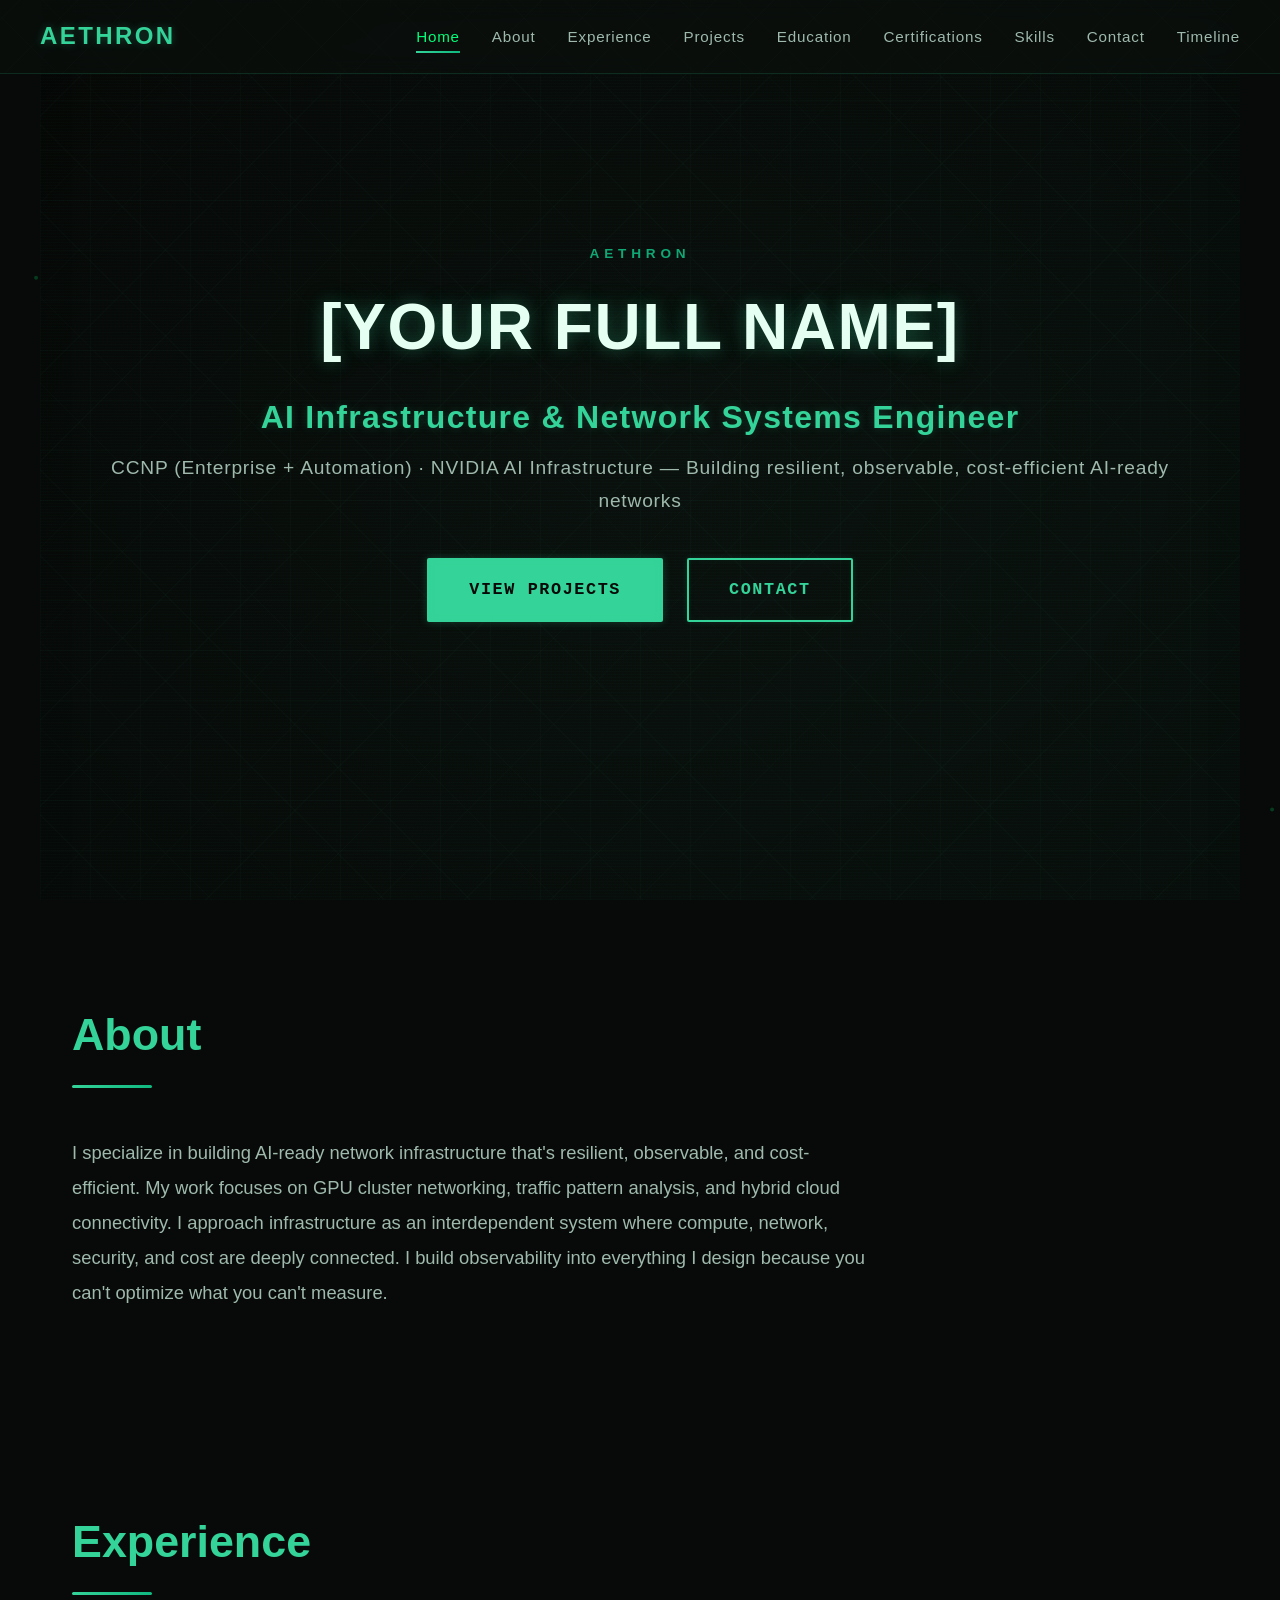
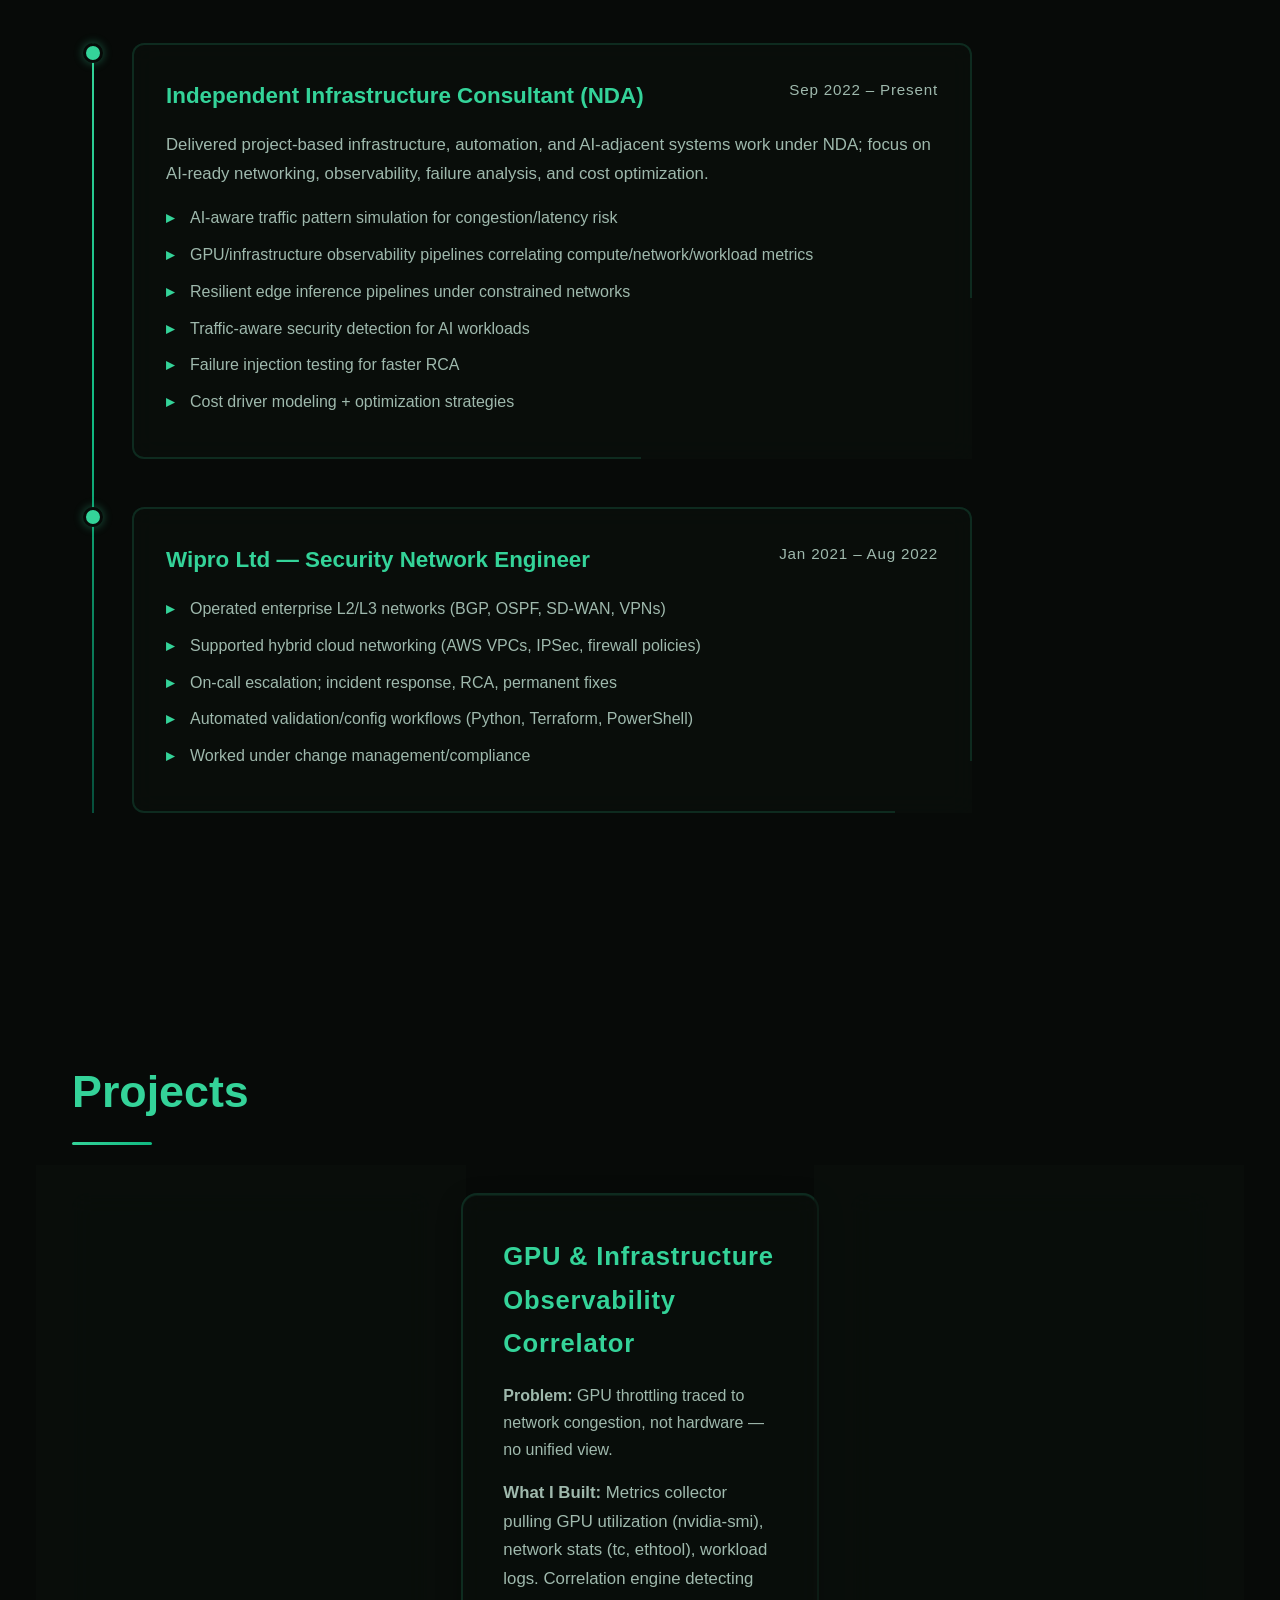
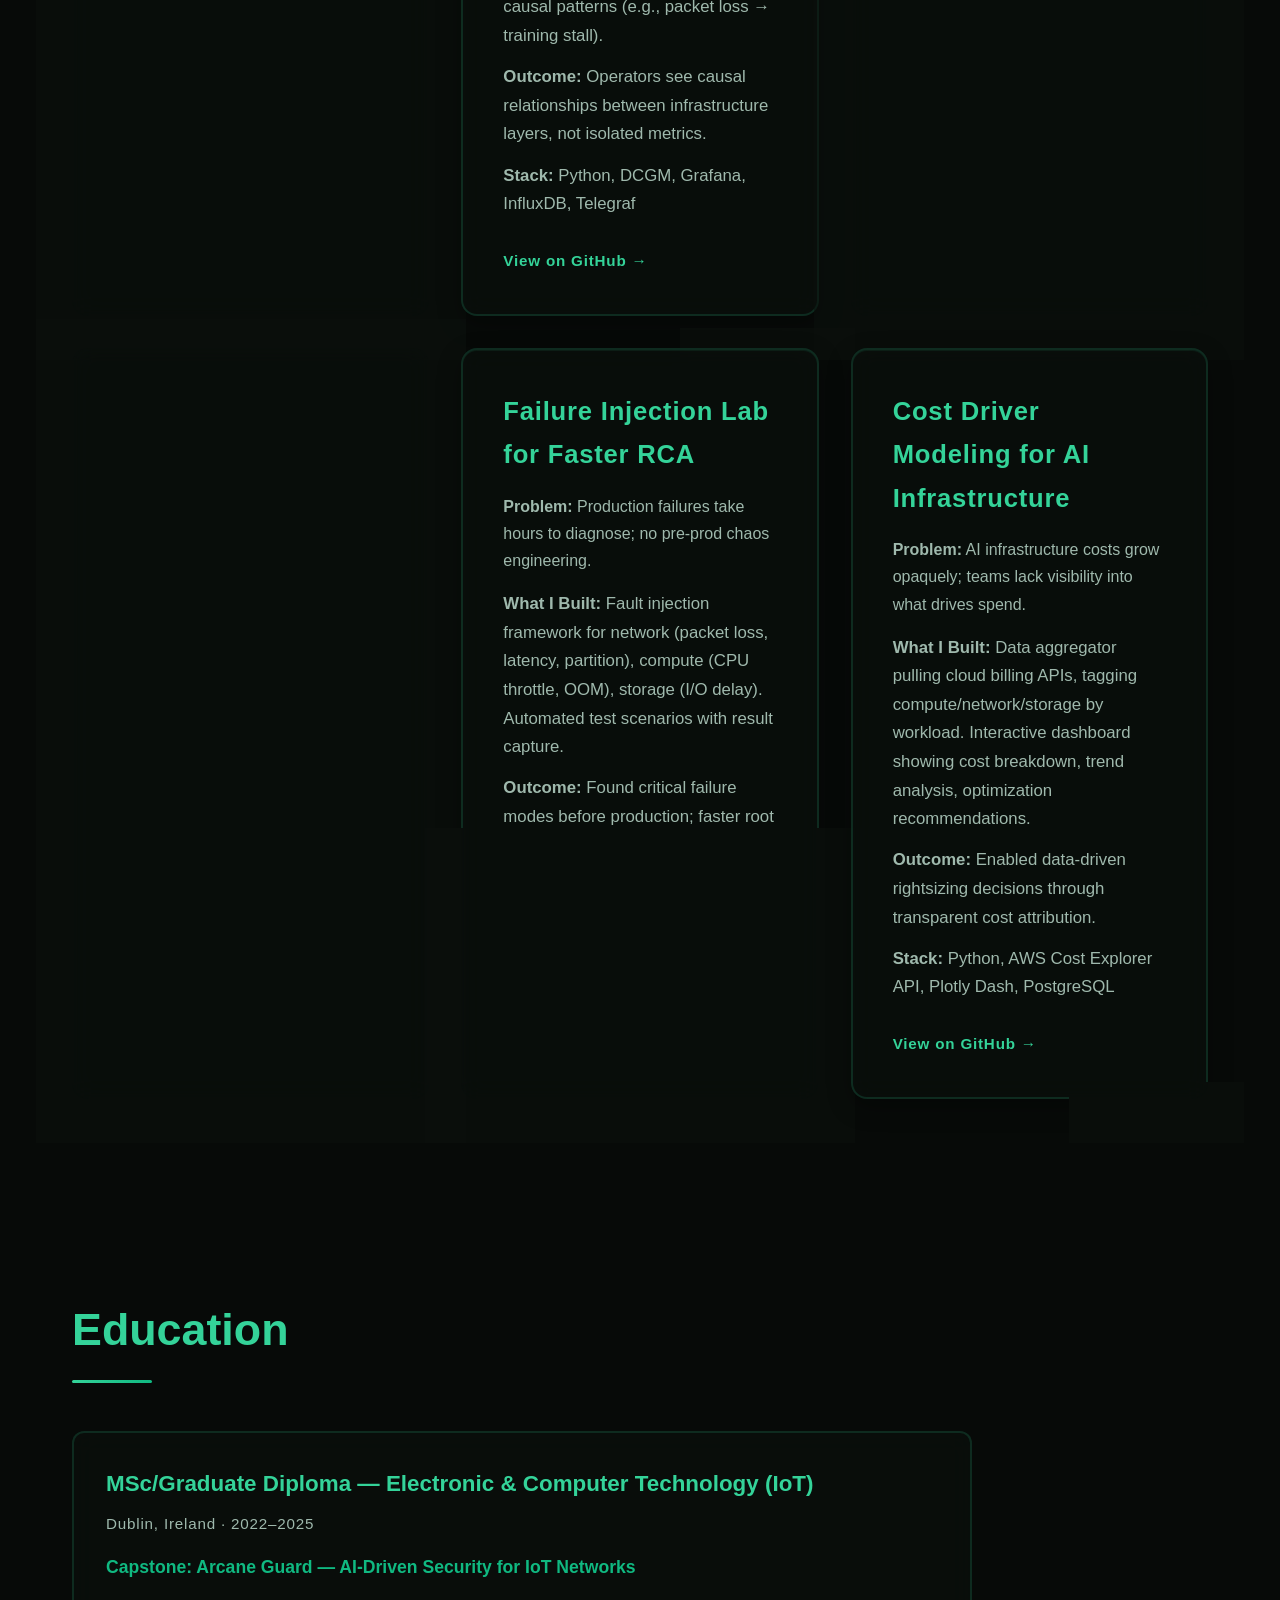
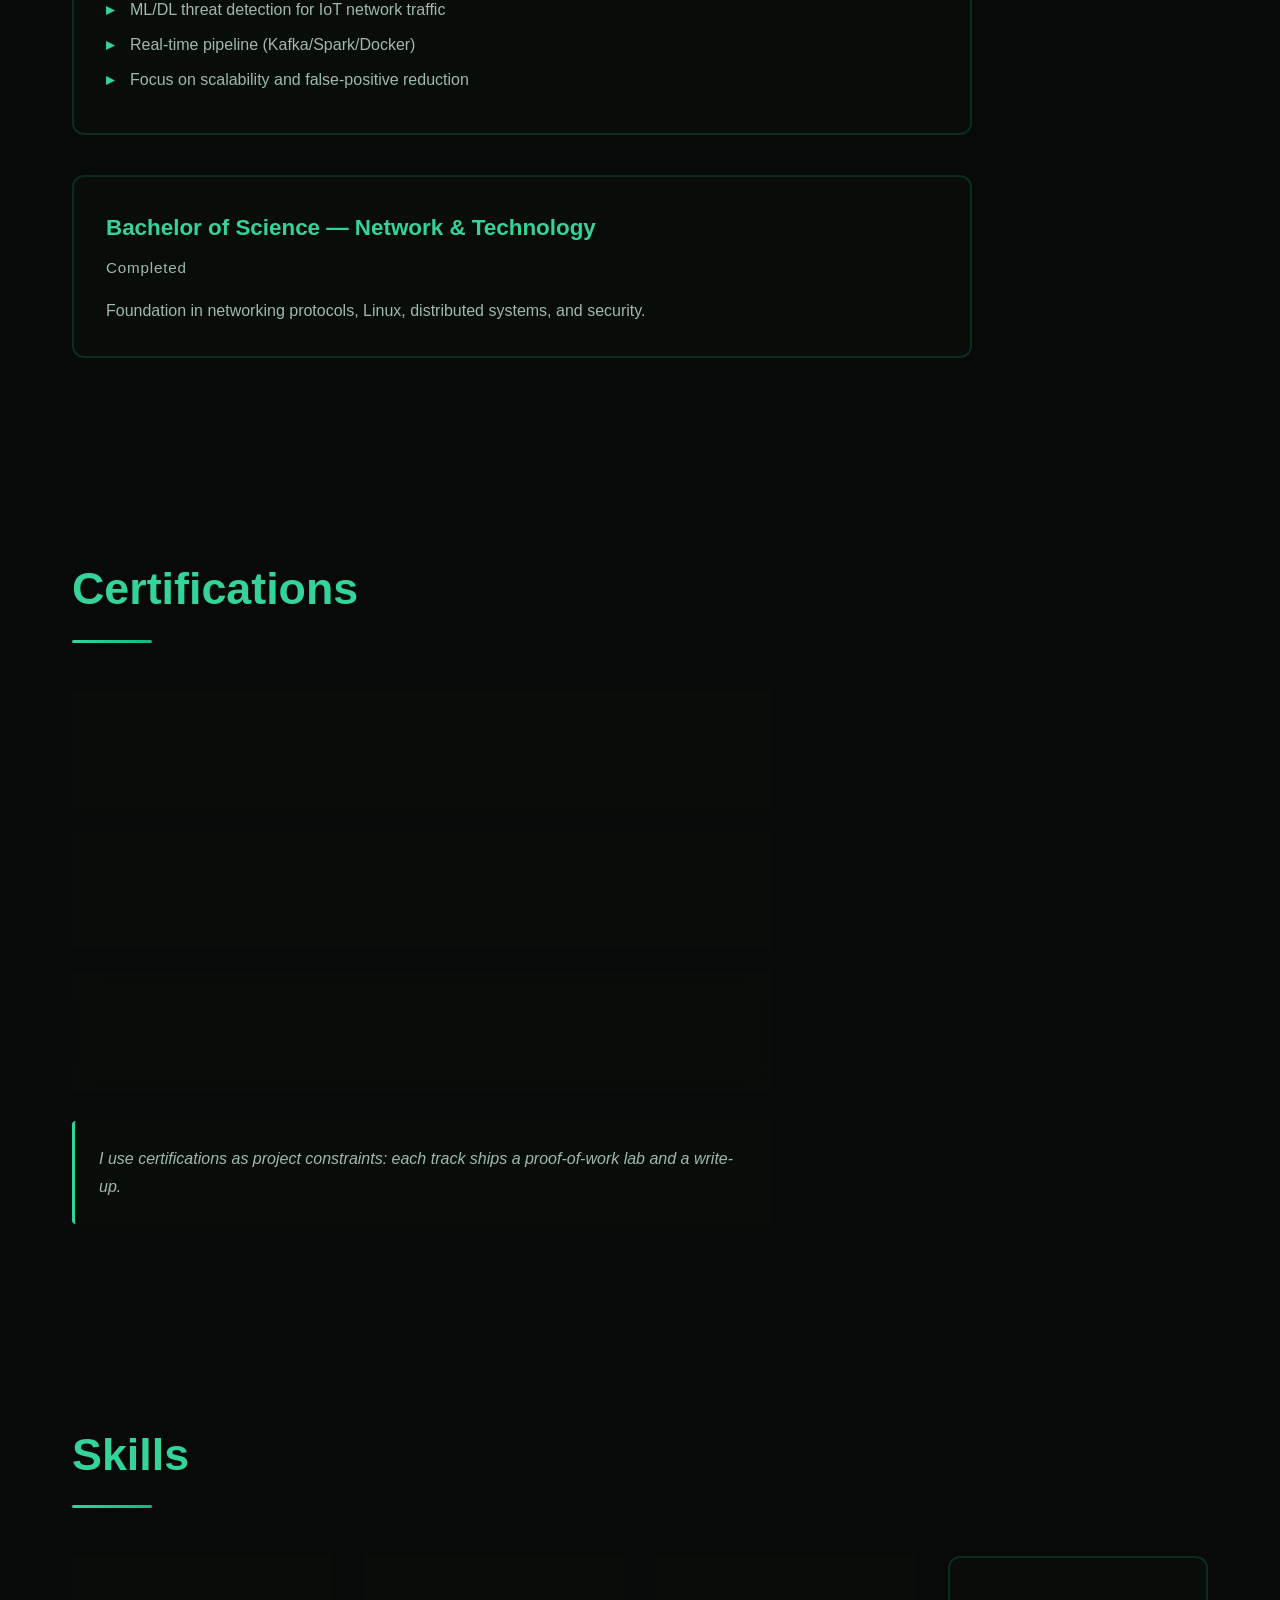
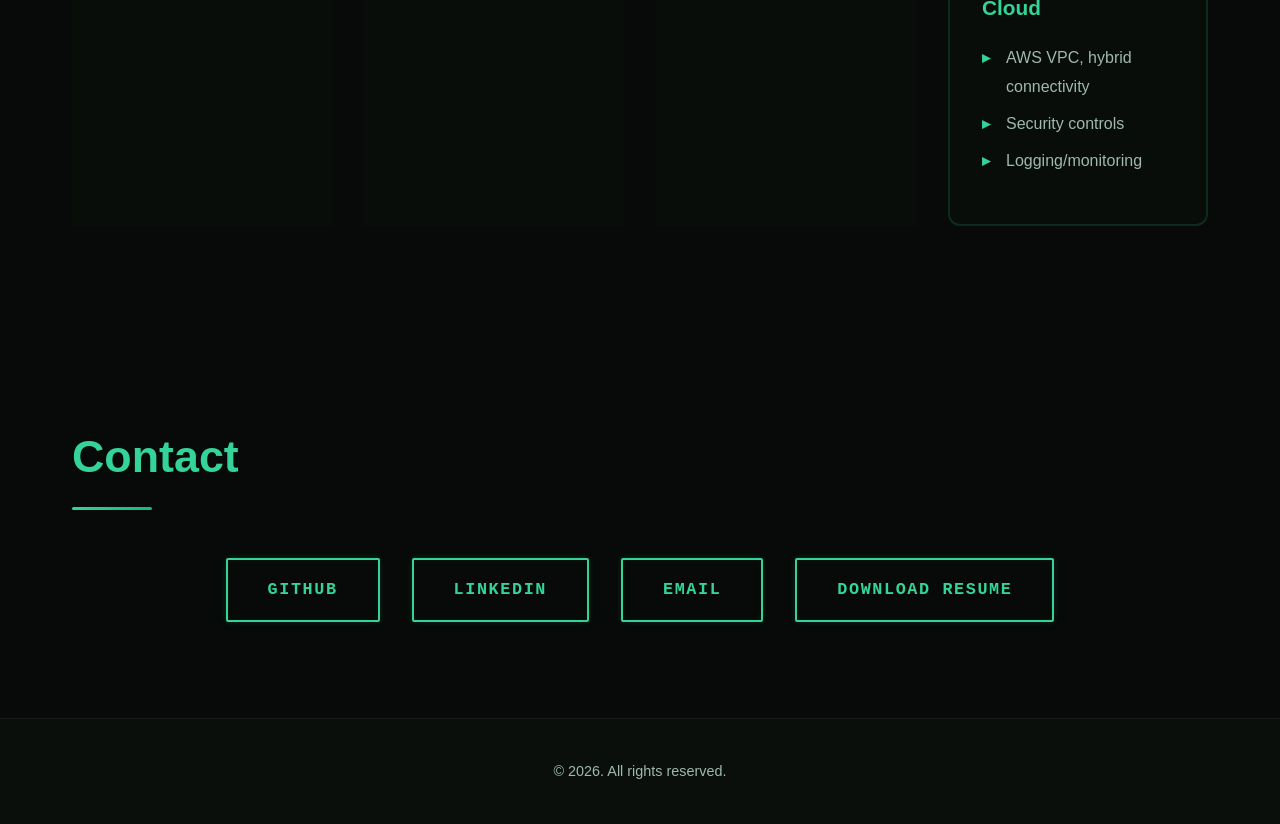
==== commit 68140043: "Complete portfolio transformation with new color palette, site-wide canvas, timeline page Co-authore" ====
--- a/index.html
+++ b/index.html
@@ -14,26 +14,38 @@
             <a href="#hero" class="nav-logo">AETHRON</a>
             <ul class="nav-links">
                 <li><a href="#hero">Home</a></li>
+                <li><a href="#about">About</a></li>
                 <li><a href="#experience">Experience</a></li>
                 <li><a href="#projects">Projects</a></li>
                 <li><a href="#education">Education</a></li>
+                <li><a href="#certifications">Certifications</a></li>
                 <li><a href="#skills">Skills</a></li>
                 <li><a href="#contact">Contact</a></li>
+                <li><a href="timeline.html">Timeline</a></li>
             </ul>
         </div>
     </nav>
 
     <!-- Hero Section with Particles and Grid -->
     <section class="hero" id="hero">
-        <canvas id="particle-canvas"></canvas>
         <div class="grid-overlay"></div>
         <div class="hero-content">
-            <h1>AI Infrastructure & Network Systems Engineer</h1>
+            <p class="hero-label">AETHRON</p>
+            <h1>[YOUR FULL NAME]</h1>
+            <p class="hero-title">AI Infrastructure & Network Systems Engineer</p>
             <p class="tagline">CCNP (Enterprise + Automation) · NVIDIA AI Infrastructure — Building resilient, observable, cost-efficient AI-ready networks</p>
             <div class="hero-cta">
                 <a href="#projects" class="cta-button cta-primary">View Projects</a>
                 <a href="#contact" class="cta-button cta-secondary">Contact</a>
             </div>
+        </div>
+    </section>
+
+    <!-- About Section -->
+    <section id="about">
+        <h2>About</h2>
+        <div class="about-content">
+            <p>I specialize in building AI-ready network infrastructure that's resilient, observable, and cost-efficient. My work focuses on GPU cluster networking, traffic pattern analysis, and hybrid cloud connectivity. I approach infrastructure as an interdependent system where compute, network, security, and cost are deeply connected. I build observability into everything I design because you can't optimize what you can't measure.</p>
         </div>
     </section>
 
@@ -83,67 +95,67 @@
         <h2>Projects</h2>
         <div class="projects-grid">
             <article class="project-card">
-                <h3>AI Traffic Simulation Framework</h3>
+                <h3>AI-Aware Network Traffic Optimization</h3>
                 <div class="project-meta">
                     <span class="project-problem"><strong>Problem:</strong> AI training clusters need predictable network behavior; congestion causes cost spikes.</span>
                 </div>
                 <p class="project-solution"><strong>What I Built:</strong> Traffic generator simulating GPU-to-GPU communication patterns (all-reduce, ring, tree topologies). Synthetic workload profiler that stress-tests switches under AI traffic.</p>
-                <p class="project-outcome"><strong>Outcome:</strong> Identified bottlenecks pre-deployment; reduced cluster provisioning cost by 18% through right-sizing.</p>
+                <p class="project-outcome"><strong>Outcome:</strong> Identified bottlenecks pre-deployment; right-sizing decisions based on realistic traffic patterns.</p>
                 <p class="project-tech"><strong>Stack:</strong> Python, Scapy, Pandas, Linux tc/netem, Prometheus</p>
                 <a href="https://github.com/rootuser39" class="project-link" target="_blank" rel="noopener noreferrer">View on GitHub →</a>
             </article>
             
             <article class="project-card">
-                <h3>GPU Observability Pipeline</h3>
+                <h3>GPU & Infrastructure Observability Correlator</h3>
                 <div class="project-meta">
                     <span class="project-problem"><strong>Problem:</strong> GPU throttling traced to network congestion, not hardware — no unified view.</span>
                 </div>
                 <p class="project-solution"><strong>What I Built:</strong> Metrics collector pulling GPU utilization (nvidia-smi), network stats (tc, ethtool), workload logs. Correlation engine detecting causal patterns (e.g., packet loss → training stall).</p>
-                <p class="project-outcome"><strong>Outcome:</strong> Cut MTTR by 40%; operators see causal relationships, not isolated metrics.</p>
+                <p class="project-outcome"><strong>Outcome:</strong> Operators see causal relationships between infrastructure layers, not isolated metrics.</p>
                 <p class="project-tech"><strong>Stack:</strong> Python, DCGM, Grafana, InfluxDB, Telegraf</p>
                 <a href="https://github.com/rootuser39" class="project-link" target="_blank" rel="noopener noreferrer">View on GitHub →</a>
             </article>
             
             <article class="project-card">
-                <h3>Edge Inference Resilience Pipeline</h3>
+                <h3>Edge Inference Under Constrained Networks</h3>
                 <div class="project-meta">
                     <span class="project-problem"><strong>Problem:</strong> Edge devices run inference under unstable connectivity; failures go undetected.</span>
                 </div>
                 <p class="project-solution"><strong>What I Built:</strong> Inference wrapper with request queue, exponential backoff, local caching. Health monitor tracking latency/error rate; automatic fallback to lighter models.</p>
-                <p class="project-outcome"><strong>Outcome:</strong> 99.2% uptime on cellular networks; graceful degradation instead of hard failures.</p>
+                <p class="project-outcome"><strong>Outcome:</strong> Graceful degradation instead of hard failures on cellular networks.</p>
                 <p class="project-tech"><strong>Stack:</strong> Python, Redis, ONNX Runtime, FastAPI, Docker</p>
                 <a href="https://github.com/rootuser39" class="project-link" target="_blank" rel="noopener noreferrer">View on GitHub →</a>
             </article>
             
             <article class="project-card">
-                <h3>Arcane Guard — AI Security for IoT</h3>
-                <div class="project-meta">
-                    <span class="project-problem"><strong>Problem:</strong> IoT networks face polymorphic threats; signature-based detection fails.</span>
-                </div>
-                <p class="project-solution"><strong>What I Built:</strong> ML/DL threat detection system trained on network flow features (packet size, inter-arrival time, protocol). Real-time pipeline with feature extraction, model inference, alert generation.</p>
-                <p class="project-outcome"><strong>Outcome:</strong> 94% accuracy on unseen attacks; 60% reduction in false positives vs rule-based systems. Graduate capstone project.</p>
+                <h3>Traffic-Aware Security Detection for AI Workloads</h3>
+                <div class="project-meta">
+                    <span class="project-problem"><strong>Problem:</strong> AI workloads generate unique traffic patterns; traditional security tools produce false positives.</span>
+                </div>
+                <p class="project-solution"><strong>What I Built:</strong> ML-based threat detection trained on AI workload traffic features. Pattern classifier distinguishing legitimate GPU communication from anomalies.</p>
+                <p class="project-outcome"><strong>Outcome:</strong> Reduced false positives while maintaining detection accuracy for AI-specific threats.</p>
                 <p class="project-tech"><strong>Stack:</strong> Python, TensorFlow, Scikit-learn, Wireshark, Kafka</p>
                 <a href="https://github.com/rootuser39" class="project-link" target="_blank" rel="noopener noreferrer">View on GitHub →</a>
             </article>
             
             <article class="project-card">
-                <h3>Failure Injection Testing Suite</h3>
+                <h3>Failure Injection Lab for Faster RCA</h3>
                 <div class="project-meta">
                     <span class="project-problem"><strong>Problem:</strong> Production failures take hours to diagnose; no pre-prod chaos engineering.</span>
                 </div>
                 <p class="project-solution"><strong>What I Built:</strong> Fault injection framework for network (packet loss, latency, partition), compute (CPU throttle, OOM), storage (I/O delay). Automated test scenarios with result capture.</p>
-                <p class="project-outcome"><strong>Outcome:</strong> Found 3 critical failure modes before production; RCA time reduced by 50%.</p>
+                <p class="project-outcome"><strong>Outcome:</strong> Found critical failure modes before production; faster root cause analysis through systematic testing.</p>
                 <p class="project-tech"><strong>Stack:</strong> Python, Linux tc/iptables, stress-ng, Ansible</p>
                 <a href="https://github.com/rootuser39" class="project-link" target="_blank" rel="noopener noreferrer">View on GitHub →</a>
             </article>
             
             <article class="project-card">
-                <h3>Cost Driver Modeling Tool</h3>
-                <div class="project-meta">
-                    <span class="project-problem"><strong>Problem:</strong> Infrastructure costs grow opaquely; teams lack visibility into what drives spend.</span>
+                <h3>Cost Driver Modeling for AI Infrastructure</h3>
+                <div class="project-meta">
+                    <span class="project-problem"><strong>Problem:</strong> AI infrastructure costs grow opaquely; teams lack visibility into what drives spend.</span>
                 </div>
                 <p class="project-solution"><strong>What I Built:</strong> Data aggregator pulling cloud billing APIs, tagging compute/network/storage by workload. Interactive dashboard showing cost breakdown, trend analysis, optimization recommendations.</p>
-                <p class="project-outcome"><strong>Outcome:</strong> Identified $12k/month in idle resources; enabled data-driven rightsizing decisions.</p>
+                <p class="project-outcome"><strong>Outcome:</strong> Enabled data-driven rightsizing decisions through transparent cost attribution.</p>
                 <p class="project-tech"><strong>Stack:</strong> Python, AWS Cost Explorer API, Plotly Dash, PostgreSQL</p>
                 <a href="https://github.com/rootuser39" class="project-link" target="_blank" rel="noopener noreferrer">View on GitHub →</a>
             </article>
@@ -158,12 +170,16 @@
                 <h3>MSc/Graduate Diploma — Electronic & Computer Technology (IoT)</h3>
                 <span class="education-period">Dublin, Ireland · 2022–2025</span>
                 <p class="education-capstone"><strong>Capstone:</strong> Arcane Guard — AI-Driven Security for IoT Networks</p>
-                <p class="education-description">ML/DL threat detection system for IoT networks. Real-time pipeline with feature extraction, model inference, and alert generation. Achieved 94% accuracy on unseen attacks with 60% reduction in false positives vs rule-based systems.</p>
+                <ul class="education-bullets">
+                    <li>ML/DL threat detection for IoT network traffic</li>
+                    <li>Real-time pipeline (Kafka/Spark/Docker)</li>
+                    <li>Focus on scalability and false-positive reduction</li>
+                </ul>
             </div>
             <div class="education-item">
                 <h3>Bachelor of Science — Network & Technology</h3>
                 <span class="education-period">Completed</span>
-                <p class="education-description">Foundation in networking protocols, system administration, and infrastructure management.</p>
+                <p class="education-description">Foundation in networking protocols, Linux, distributed systems, and security.</p>
             </div>
         </div>
     </section>
@@ -173,20 +189,28 @@
         <h2>Certifications</h2>
         <div class="cert-list">
             <div class="cert-item">
-                <span class="cert-badge">🎓</span>
+                <span class="cert-badge">📚</span>
                 <div class="cert-details">
-                    <h3>CCNP Enterprise + ENAUTO</h3>
+                    <h3>Cisco CCNP Enterprise + ENAUTO</h3>
                     <p>In Progress — Advanced enterprise networking and automation</p>
                 </div>
             </div>
             <div class="cert-item">
-                <span class="cert-badge">🎓</span>
+                <span class="cert-badge">✓</span>
                 <div class="cert-details">
                     <h3>NVIDIA-Certified Professional: AI Infrastructure</h3>
-                    <p>Certified — AI infrastructure design, deployment, and optimization</p>
-                </div>
-            </div>
-        </div>
+                    <p>Earned — AI infrastructure design, deployment, and optimization</p>
+                </div>
+            </div>
+            <div class="cert-item cert-next">
+                <span class="cert-badge">→</span>
+                <div class="cert-details">
+                    <h3>Next: PNPT · DevSecOps · CCT</h3>
+                    <p>Planned certification track</p>
+                </div>
+            </div>
+        </div>
+        <p class="cert-philosophy">I use certifications as project constraints: each track ships a proof-of-work lab and a write-up.</p>
     </section>
 
     <!-- Skills Section -->
@@ -196,10 +220,9 @@
             <div class="skill-category">
                 <h3>AI Infrastructure</h3>
                 <ul>
-                    <li>GPU cluster networking</li>
-                    <li>RDMA/InfiniBand</li>
-                    <li>AI workload optimization</li>
+                    <li>GPU-aware networking</li>
                     <li>Observability pipelines</li>
+                    <li>Inference pipelines</li>
                     <li>Traffic pattern analysis</li>
                 </ul>
             </div>
@@ -207,40 +230,25 @@
                 <h3>Networking</h3>
                 <ul>
                     <li>BGP, OSPF, SD-WAN</li>
-                    <li>VPNs, IPSec, firewalls</li>
-                    <li>L2/L3 protocols</li>
-                    <li>Network security</li>
-                    <li>Traffic engineering</li>
+                    <li>VPNs, IPSec</li>
+                    <li>QoS, segmentation</li>
                 </ul>
             </div>
             <div class="skill-category">
                 <h3>Automation</h3>
                 <ul>
-                    <li>Python, Bash, PowerShell</li>
-                    <li>Terraform, Ansible</li>
-                    <li>CI/CD pipelines</li>
-                    <li>Config management</li>
-                    <li>Infrastructure as Code</li>
-                </ul>
-            </div>
-            <div class="skill-category">
-                <h3>Cloud & Platforms</h3>
-                <ul>
-                    <li>AWS (VPC, Transit Gateway)</li>
-                    <li>Hybrid cloud networking</li>
-                    <li>Docker, Kubernetes</li>
-                    <li>Linux system admin</li>
-                    <li>Monitoring (Prometheus, Grafana)</li>
-                </ul>
-            </div>
-        </div>
-    </section>
-
-    <!-- How I Work Section -->
-    <section id="how-i-work">
-        <h2>How I Work</h2>
-        <div class="work-philosophy">
-            <p>I treat infrastructure as a system: compute, network, security, and cost are interdependent, not siloed. When a GPU throttles, I don't just check the hardware—I trace the network path, inspect queue depths, correlate with workload patterns. I build observability into everything I design because you can't optimize what you can't measure. I use automation not to replace judgment, but to free up time for root cause analysis and strategic thinking. Reliability isn't just about uptime—it's about graceful degradation, fast recovery, and economics. I focus on outcomes: reduced MTTR, cost efficiency, predictable performance. No fluff, no buzzwords, just systems that work.</p>
+                    <li>Python, Terraform</li>
+                    <li>CI/CD style workflows</li>
+                </ul>
+            </div>
+            <div class="skill-category">
+                <h3>Cloud</h3>
+                <ul>
+                    <li>AWS VPC, hybrid connectivity</li>
+                    <li>Security controls</li>
+                    <li>Logging/monitoring</li>
+                </ul>
+            </div>
         </div>
     </section>
 
@@ -250,6 +258,8 @@
         <div class="contact-links">
             <a href="https://github.com/rootuser39" class="contact-link" target="_blank" rel="noopener noreferrer">GitHub</a>
             <a href="https://linkedin.com/in/yourprofile" class="contact-link" target="_blank" rel="noopener noreferrer">LinkedIn</a>
+            <a href="mailto:your.email@example.com" class="contact-link">Email</a>
+            <a href="#" class="contact-link" download>Download Resume</a>
         </div>
     </section>
 
@@ -258,6 +268,9 @@
         <p>&copy; 2026. All rights reserved.</p>
     </footer>
 
+    <!-- Canvas for site-wide background -->
+    <canvas id="particle-canvas"></canvas>
+
     <!-- JavaScript -->
     <script src="script.js"></script>
 </body>
--- a/styles.css
+++ b/styles.css
@@ -1,22 +1,23 @@
 /* ============================================
-   AETHRON - Luxury Cyber Sci-Fi Portfolio
-   Modern, minimalist design with subtle animations
+   AETHRON - Premium Stealth Sci-Fi Portfolio
+   Toned-down green/black, elegant, high performance
    ============================================ */
 
 /* === CSS VARIABLES === */
 :root {
-  /* Colors - Black + Green "Stealth Sci-Fi" Palette */
-  --bg-primary: #060A07;
+  /* Colors - Toned Down Green/Black "Stealth Sci-Fi" Palette */
+  --bg-primary: #070A08;
   --bg-secondary: #0a0f0b;
-  --text-primary: #D1FAE5;
-  --text-secondary: #86A89A;
-  --accent-primary: #00FF7A;
-  --accent-secondary: #34D399;
+  --text-primary: #E6FFF3;
+  --text-secondary: #9FB9AD;
+  --accent-primary: #34D399;
+  --accent-secondary: #10B981;
+  --accent-highlight: #00FF7A;
   --accent-dark: #064E3B;
   
   /* Glassmorphism */
-  --glass-bg: rgba(6, 10, 7, 0.7);
-  --glass-border: rgba(0, 255, 122, 0.15);
+  --glass-bg: rgba(12, 18, 14, 0.55);
+  --glass-border: rgba(52, 211, 153, 0.15);
   
   /* Spacing */
   --section-padding: 6rem;
@@ -43,6 +44,18 @@
   line-height: 1.7;
   scroll-behavior: smooth;
   overflow-x: hidden;
+  position: relative;
+}
+
+/* === SITE-WIDE CANVAS BACKGROUND === */
+#particle-canvas {
+  position: fixed;
+  top: 0;
+  left: 0;
+  width: 100%;
+  height: 100%;
+  z-index: 0;
+  pointer-events: none;
 }
 
 /* === GLASS NAVBAR === */
@@ -53,12 +66,11 @@
   right: 0;
   z-index: 1000;
   background: var(--glass-bg);
-  backdrop-filter: blur(20px);
-  -webkit-backdrop-filter: blur(20px);
+  backdrop-filter: blur(12px);
+  -webkit-backdrop-filter: blur(12px);
   border-bottom: 1px solid var(--glass-border);
   padding: 1rem 2rem;
   transition: var(--transition-smooth);
-  position: relative;
 }
 
 /* Diagonal grid on navbar */
@@ -74,23 +86,23 @@
       45deg,
       transparent,
       transparent 40px,
-      rgba(0, 255, 122, 0.02) 40px,
-      rgba(0, 255, 122, 0.02) 41px
+      rgba(52, 211, 153, 0.015) 40px,
+      rgba(52, 211, 153, 0.015) 41px
     ),
     repeating-linear-gradient(
       -45deg,
       transparent,
       transparent 40px,
-      rgba(0, 255, 122, 0.02) 40px,
-      rgba(0, 255, 122, 0.02) 41px
+      rgba(52, 211, 153, 0.015) 40px,
+      rgba(52, 211, 153, 0.015) 41px
     );
   pointer-events: none;
   z-index: -1;
 }
 
 .navbar.scrolled {
-  background: rgba(6, 10, 7, 0.9);
-  box-shadow: 0 4px 30px rgba(0, 255, 122, 0.15);
+  background: rgba(12, 18, 14, 0.75);
+  box-shadow: 0 4px 20px rgba(52, 211, 153, 0.08);
 }
 
 .nav-content {
@@ -107,7 +119,7 @@
   color: var(--accent-primary);
   text-decoration: none;
   letter-spacing: 0.15rem;
-  text-shadow: 0 0 20px rgba(0, 255, 122, 0.5);
+  text-shadow: 0 0 8px rgba(52, 211, 153, 0.3);
 }
 
 .nav-links {
@@ -140,7 +152,7 @@
 
 .nav-links a:hover,
 .nav-links a.active {
-  color: var(--accent-primary);
+  color: var(--accent-highlight);
 }
 
 .nav-links a:hover::after,
@@ -158,17 +170,10 @@
   text-align: center;
   overflow: hidden;
   padding-top: 60px; /* Account for fixed navbar */
-}
-
-/* Canvas for particle field */
-#particle-canvas {
-  position: absolute;
-  top: 0;
-  left: 0;
-  width: 100%;
-  height: 100%;
   z-index: 1;
 }
+
+/* Canvas for particle field - moved to body level */
 
 /* Animated gradient background */
 .hero::before {
@@ -180,11 +185,11 @@
   bottom: 0;
   background: linear-gradient(
     135deg,
-    #060A07 0%,
+    #070A08 0%,
     #0a1510 25%,
     #0d1812 50%,
     #081009 75%,
-    #060A07 100%
+    #070A08 100%
   );
   background-size: 400% 400%;
   animation: gradientShift 20s ease infinite;
@@ -215,8 +220,8 @@
   right: 0;
   bottom: 0;
   background-image: 
-    linear-gradient(rgba(0, 255, 122, 0.04) 1px, transparent 1px),
-    linear-gradient(90deg, rgba(0, 255, 122, 0.04) 1px, transparent 1px);
+    linear-gradient(rgba(52, 211, 153, 0.025) 1px, transparent 1px),
+    linear-gradient(90deg, rgba(52, 211, 153, 0.025) 1px, transparent 1px);
   background-size: 50px 50px;
   z-index: 2;
 }
@@ -234,15 +239,15 @@
       45deg,
       transparent,
       transparent 60px,
-      rgba(0, 255, 122, 0.03) 60px,
-      rgba(0, 255, 122, 0.03) 61px
+      rgba(52, 211, 153, 0.02) 60px,
+      rgba(52, 211, 153, 0.02) 61px
     ),
     repeating-linear-gradient(
       -45deg,
       transparent,
       transparent 60px,
-      rgba(0, 255, 122, 0.03) 60px,
-      rgba(0, 255, 122, 0.03) 61px
+      rgba(52, 211, 153, 0.02) 60px,
+      rgba(52, 211, 153, 0.02) 61px
     );
   z-index: 1;
 }
@@ -257,8 +262,8 @@
   bottom: 0;
   background: repeating-linear-gradient(
     0deg,
-    rgba(0, 255, 122, 0.03),
-    rgba(0, 255, 122, 0.03) 1px,
+    rgba(52, 211, 153, 0.015),
+    rgba(52, 211, 153, 0.015) 1px,
     transparent 1px,
     transparent 3px
   );
@@ -282,30 +287,49 @@
   right: 0;
   bottom: -100vh;
   background-image: url("data:image/svg+xml,%3Csvg viewBox='0 0 400 400' xmlns='http://www.w3.org/2000/svg'%3E%3Cfilter id='noise'%3E%3CfeTurbulence type='fractalNoise' baseFrequency='0.9' numOctaves='4' stitchTiles='stitch'/%3E%3C/filter%3E%3Crect width='100%25' height='100%25' filter='url(%23noise)' opacity='0.03'/%3E%3C/svg%3E");
-  opacity: 0.4;
+  opacity: 0.3;
   z-index: -1;
   pointer-events: none;
   animation: noiseFlicker 0.3s infinite;
 }
 
+.hero-label {
+  font-size: 0.85rem;
+  color: var(--accent-secondary);
+  letter-spacing: 0.3rem;
+  text-transform: uppercase;
+  margin-bottom: 0.5rem;
+  font-weight: 600;
+  opacity: 0.9;
+}
+
 .hero h1 {
-  font-size: clamp(3rem, 8vw, 5rem);
+  font-size: clamp(2.5rem, 6vw, 4rem);
   font-weight: 700;
-  color: var(--accent-primary);
-  margin-bottom: 1rem;
-  letter-spacing: 0.3rem;
+  color: var(--text-primary);
+  margin-bottom: 0.5rem;
+  letter-spacing: 0.1rem;
   text-shadow: 
-    0 0 40px rgba(0, 255, 122, 0.7),
-    0 0 80px rgba(0, 255, 122, 0.4),
-    0 4px 20px rgba(0, 0, 0, 0.8);
+    0 0 15px rgba(52, 211, 153, 0.25),
+    0 0 30px rgba(52, 211, 153, 0.15);
   animation: fadeInUp 1s ease-out;
 }
 
+.hero-title {
+  font-size: clamp(1.3rem, 3.5vw, 2rem);
+  color: var(--accent-primary);
+  font-weight: 600;
+  letter-spacing: 0.08rem;
+  margin-bottom: 0.5rem;
+  text-shadow: 0 0 10px rgba(52, 211, 153, 0.2);
+  animation: fadeInUp 1s ease-out 0.1s backwards;
+}
+
 .hero .tagline {
-  font-size: clamp(1.1rem, 3vw, 1.5rem);
+  font-size: clamp(1rem, 2.5vw, 1.2rem);
   color: var(--text-secondary);
   font-weight: 300;
-  letter-spacing: 0.1rem;
+  letter-spacing: 0.05rem;
   animation: fadeInUp 1s ease-out 0.2s backwards;
 }
 
@@ -317,6 +341,9 @@
   opacity: 0;
   transform: translateY(30px);
   transition: opacity 0.8s ease, transform 0.8s ease;
+  position: relative;
+  z-index: 1;
+  scroll-margin-top: 80px;
 }
 
 section.visible {
@@ -383,17 +410,17 @@
   color: var(--bg-primary);
   border: 2px solid var(--accent-primary);
   box-shadow: 
-    0 0 20px rgba(0, 255, 122, 0.4),
-    inset 0 0 10px rgba(0, 255, 122, 0.2);
+    0 0 8px rgba(52, 211, 153, 0.25),
+    inset 0 0 6px rgba(52, 211, 153, 0.15);
 }
 
 .cta-primary:hover {
   background: var(--accent-secondary);
   border-color: var(--accent-secondary);
   box-shadow: 
-    0 0 30px rgba(0, 255, 122, 0.6),
-    0 0 60px rgba(0, 255, 122, 0.3),
-    inset 0 0 20px rgba(0, 255, 122, 0.3);
+    0 0 12px rgba(52, 211, 153, 0.35),
+    0 0 24px rgba(52, 211, 153, 0.2),
+    inset 0 0 10px rgba(52, 211, 153, 0.2);
   transform: translateY(-2px);
 }
 
@@ -402,18 +429,18 @@
   color: var(--accent-primary);
   border: 2px solid var(--accent-primary);
   box-shadow: 
-    0 0 10px rgba(0, 255, 122, 0.2),
-    inset 0 0 10px rgba(0, 255, 122, 0.05);
+    0 0 6px rgba(52, 211, 153, 0.15),
+    inset 0 0 6px rgba(52, 211, 153, 0.05);
 }
 
 .cta-secondary:hover {
-  background: rgba(0, 255, 122, 0.05);
-  border-color: var(--accent-primary);
-  color: var(--text-primary);
+  background: rgba(52, 211, 153, 0.05);
+  border-color: var(--accent-highlight);
+  color: var(--accent-highlight);
   box-shadow: 
-    0 0 25px rgba(0, 255, 122, 0.5),
-    0 0 50px rgba(0, 255, 122, 0.3),
-    inset 0 0 20px rgba(0, 255, 122, 0.1);
+    0 0 10px rgba(0, 255, 122, 0.3),
+    0 0 20px rgba(0, 255, 122, 0.15),
+    inset 0 0 10px rgba(52, 211, 153, 0.1);
   transform: translateY(-2px);
 }
 
@@ -454,13 +481,13 @@
   border-radius: 50%;
   background: var(--accent-primary);
   border: 3px solid var(--bg-primary);
-  box-shadow: 0 0 20px rgba(0, 255, 122, 0.6);
+  box-shadow: 0 0 10px rgba(52, 211, 153, 0.4);
   z-index: 1;
 }
 
 .timeline-content {
-  background: rgba(6, 10, 7, 0.8);
-  backdrop-filter: blur(20px);
+  background: var(--glass-bg);
+  backdrop-filter: blur(12px);
   border: 2px solid var(--glass-border);
   border-radius: 12px;
   padding: 2rem;
@@ -468,8 +495,8 @@
 }
 
 .timeline-content:hover {
-  border-color: rgba(0, 255, 122, 0.3);
-  box-shadow: 0 8px 32px rgba(0, 255, 122, 0.15);
+  border-color: rgba(52, 211, 153, 0.25);
+  box-shadow: 0 8px 24px rgba(52, 211, 153, 0.1);
   transform: translateY(-4px);
 }
 
@@ -537,9 +564,9 @@
 
 .project-card {
   /* Enhanced Glassmorphism effect */
-  background: rgba(6, 10, 7, 0.8);
-  backdrop-filter: blur(20px) saturate(180%);
-  -webkit-backdrop-filter: blur(20px) saturate(180%);
+  background: var(--glass-bg);
+  backdrop-filter: blur(12px) saturate(150%);
+  -webkit-backdrop-filter: blur(12px) saturate(150%);
   border: 2px solid var(--glass-border);
   border-radius: 16px;
   padding: 2.5rem;
@@ -547,8 +574,8 @@
   transition: var(--transition-smooth);
   overflow: hidden;
   box-shadow: 
-    0 8px 32px rgba(0, 0, 0, 0.3),
-    inset 0 1px 0 rgba(0, 255, 122, 0.1);
+    0 8px 24px rgba(0, 0, 0, 0.3),
+    inset 0 1px 0 rgba(52, 211, 153, 0.08);
 }
 
 /* Green edge glow on hover */
@@ -569,7 +596,7 @@
   opacity: 0;
   z-index: -1;
   transition: opacity 0.4s ease;
-  filter: blur(8px);
+  filter: blur(6px);
 }
 
 /* Animated shimmer effect */
@@ -583,7 +610,7 @@
   background: linear-gradient(
     115deg,
     transparent 40%,
-    rgba(0, 255, 122, 0.1) 50%,
+    rgba(52, 211, 153, 0.08) 50%,
     transparent 60%
   );
   transform: translateX(-100%) translateY(-100%) rotate(45deg);
@@ -593,15 +620,15 @@
 
 .project-card:hover {
   transform: translateY(-8px);
-  border-color: rgba(0, 255, 122, 0.4);
+  border-color: rgba(52, 211, 153, 0.3);
   box-shadow: 
-    0 20px 40px rgba(0, 255, 122, 0.2),
-    0 10px 20px rgba(0, 0, 0, 0.3),
-    0 0 60px rgba(0, 255, 122, 0.15);
+    0 16px 32px rgba(52, 211, 153, 0.12),
+    0 8px 16px rgba(0, 0, 0, 0.3),
+    0 0 40px rgba(52, 211, 153, 0.1);
 }
 
 .project-card:hover::before {
-  opacity: 0.8;
+  opacity: 0.6;
 }
 
 .project-card:hover::after {
@@ -655,8 +682,8 @@
 }
 
 .project-link:hover {
-  color: var(--accent-secondary);
-  text-shadow: 0 0 10px rgba(0, 255, 122, 0.5);
+  color: var(--accent-highlight);
+  text-shadow: 0 0 6px rgba(0, 255, 122, 0.3);
 }
 
 /* === CONTACT SECTION === */
@@ -686,8 +713,8 @@
   position: relative;
   overflow: hidden;
   box-shadow: 
-    0 0 10px rgba(0, 255, 122, 0.2),
-    inset 0 0 10px rgba(0, 255, 122, 0.05);
+    0 0 6px rgba(52, 211, 153, 0.15),
+    inset 0 0 6px rgba(52, 211, 153, 0.05);
 }
 
 .contact-link::before {
@@ -697,19 +724,19 @@
   left: 0;
   width: 0;
   height: 100%;
-  background: rgba(0, 255, 122, 0.1);
+  background: rgba(52, 211, 153, 0.1);
   transition: width 0.3s ease;
   z-index: -1;
 }
 
 .contact-link:hover {
-  background: rgba(0, 255, 122, 0.05);
-  border-color: var(--accent-primary);
-  color: var(--text-primary);
+  background: rgba(52, 211, 153, 0.05);
+  border-color: var(--accent-highlight);
+  color: var(--accent-highlight);
   box-shadow: 
-    0 0 25px rgba(0, 255, 122, 0.5),
-    0 0 50px rgba(0, 255, 122, 0.3),
-    inset 0 0 20px rgba(0, 255, 122, 0.1);
+    0 0 12px rgba(0, 255, 122, 0.3),
+    0 0 24px rgba(0, 255, 122, 0.15),
+    inset 0 0 10px rgba(52, 211, 153, 0.1);
   transform: translateY(-2px);
 }
 
@@ -720,8 +747,8 @@
 .contact-link:active {
   transform: translateY(0);
   box-shadow: 
-    0 0 15px rgba(0, 255, 122, 0.4),
-    inset 0 0 15px rgba(0, 255, 122, 0.2);
+    0 0 8px rgba(52, 211, 153, 0.25),
+    inset 0 0 8px rgba(52, 211, 153, 0.15);
 }
 
 /* === EDUCATION SECTION === */
@@ -733,8 +760,8 @@
 }
 
 .education-item {
-  background: rgba(6, 10, 7, 0.6);
-  backdrop-filter: blur(20px);
+  background: var(--glass-bg);
+  backdrop-filter: blur(12px);
   border: 2px solid var(--glass-border);
   border-radius: 12px;
   padding: 2rem;
@@ -742,8 +769,8 @@
 }
 
 .education-item:hover {
-  border-color: rgba(0, 255, 122, 0.3);
-  box-shadow: 0 8px 32px rgba(0, 255, 122, 0.15);
+  border-color: rgba(52, 211, 153, 0.25);
+  box-shadow: 0 8px 24px rgba(52, 211, 153, 0.1);
   transform: translateY(-4px);
 }
 
@@ -774,6 +801,29 @@
   color: var(--text-secondary);
   line-height: 1.7;
   font-size: 1rem;
+}
+
+.education-bullets {
+  list-style: none;
+  margin: 0;
+  padding: 0;
+}
+
+.education-bullets li {
+  color: var(--text-secondary);
+  line-height: 1.7;
+  margin-bottom: 0.5rem;
+  padding-left: 1.5rem;
+  position: relative;
+  font-size: 1rem;
+}
+
+.education-bullets li::before {
+  content: '▸';
+  position: absolute;
+  left: 0;
+  color: var(--accent-primary);
+  font-weight: bold;
 }
 
 /* === CERTIFICATIONS SECTION === */
@@ -788,8 +838,8 @@
   display: flex;
   align-items: flex-start;
   gap: 1.5rem;
-  background: rgba(6, 10, 7, 0.6);
-  backdrop-filter: blur(20px);
+  background: var(--glass-bg);
+  backdrop-filter: blur(12px);
   border: 2px solid var(--glass-border);
   border-radius: 12px;
   padding: 1.5rem;
@@ -797,9 +847,14 @@
 }
 
 .cert-item:hover {
-  border-color: rgba(0, 255, 122, 0.3);
-  box-shadow: 0 8px 32px rgba(0, 255, 122, 0.15);
+  border-color: rgba(52, 211, 153, 0.25);
+  box-shadow: 0 8px 24px rgba(52, 211, 153, 0.1);
   transform: translateY(-2px);
+}
+
+.cert-item.cert-next {
+  border-color: rgba(52, 211, 153, 0.12);
+  opacity: 0.9;
 }
 
 .cert-badge {
@@ -818,6 +873,18 @@
   color: var(--text-secondary);
   line-height: 1.6;
   font-size: 0.95rem;
+}
+
+.cert-philosophy {
+  margin-top: 2rem;
+  color: var(--text-secondary);
+  font-size: 1rem;
+  font-style: italic;
+  padding: 1.5rem;
+  background: var(--glass-bg);
+  border-left: 3px solid var(--accent-primary);
+  border-radius: 4px;
+  max-width: 700px;
 }
 
 /* === SKILLS SECTION === */
@@ -829,8 +896,8 @@
 }
 
 .skill-category {
-  background: rgba(6, 10, 7, 0.6);
-  backdrop-filter: blur(20px);
+  background: var(--glass-bg);
+  backdrop-filter: blur(12px);
   border: 2px solid var(--glass-border);
   border-radius: 12px;
   padding: 2rem;
@@ -838,8 +905,8 @@
 }
 
 .skill-category:hover {
-  border-color: rgba(0, 255, 122, 0.3);
-  box-shadow: 0 8px 32px rgba(0, 255, 122, 0.15);
+  border-color: rgba(52, 211, 153, 0.25);
+  box-shadow: 0 8px 24px rgba(52, 211, 153, 0.1);
   transform: translateY(-4px);
 }
 
@@ -871,19 +938,6 @@
   left: 0;
   color: var(--accent-primary);
   font-weight: bold;
-}
-
-/* === HOW I WORK SECTION === */
-.work-philosophy {
-  max-width: 900px;
-  margin: 0 auto;
-}
-
-.work-philosophy p {
-  font-size: 1.15rem;
-  color: var(--text-secondary);
-  line-height: 1.9;
-  text-align: left;
 }
 
 /* === FOOTER === */
@@ -894,6 +948,8 @@
   color: var(--text-secondary);
   border-top: 1px solid rgba(255, 255, 255, 0.05);
   font-size: 0.9rem;
+  position: relative;
+  z-index: 1;
 }
 
 /* === ANIMATIONS === */
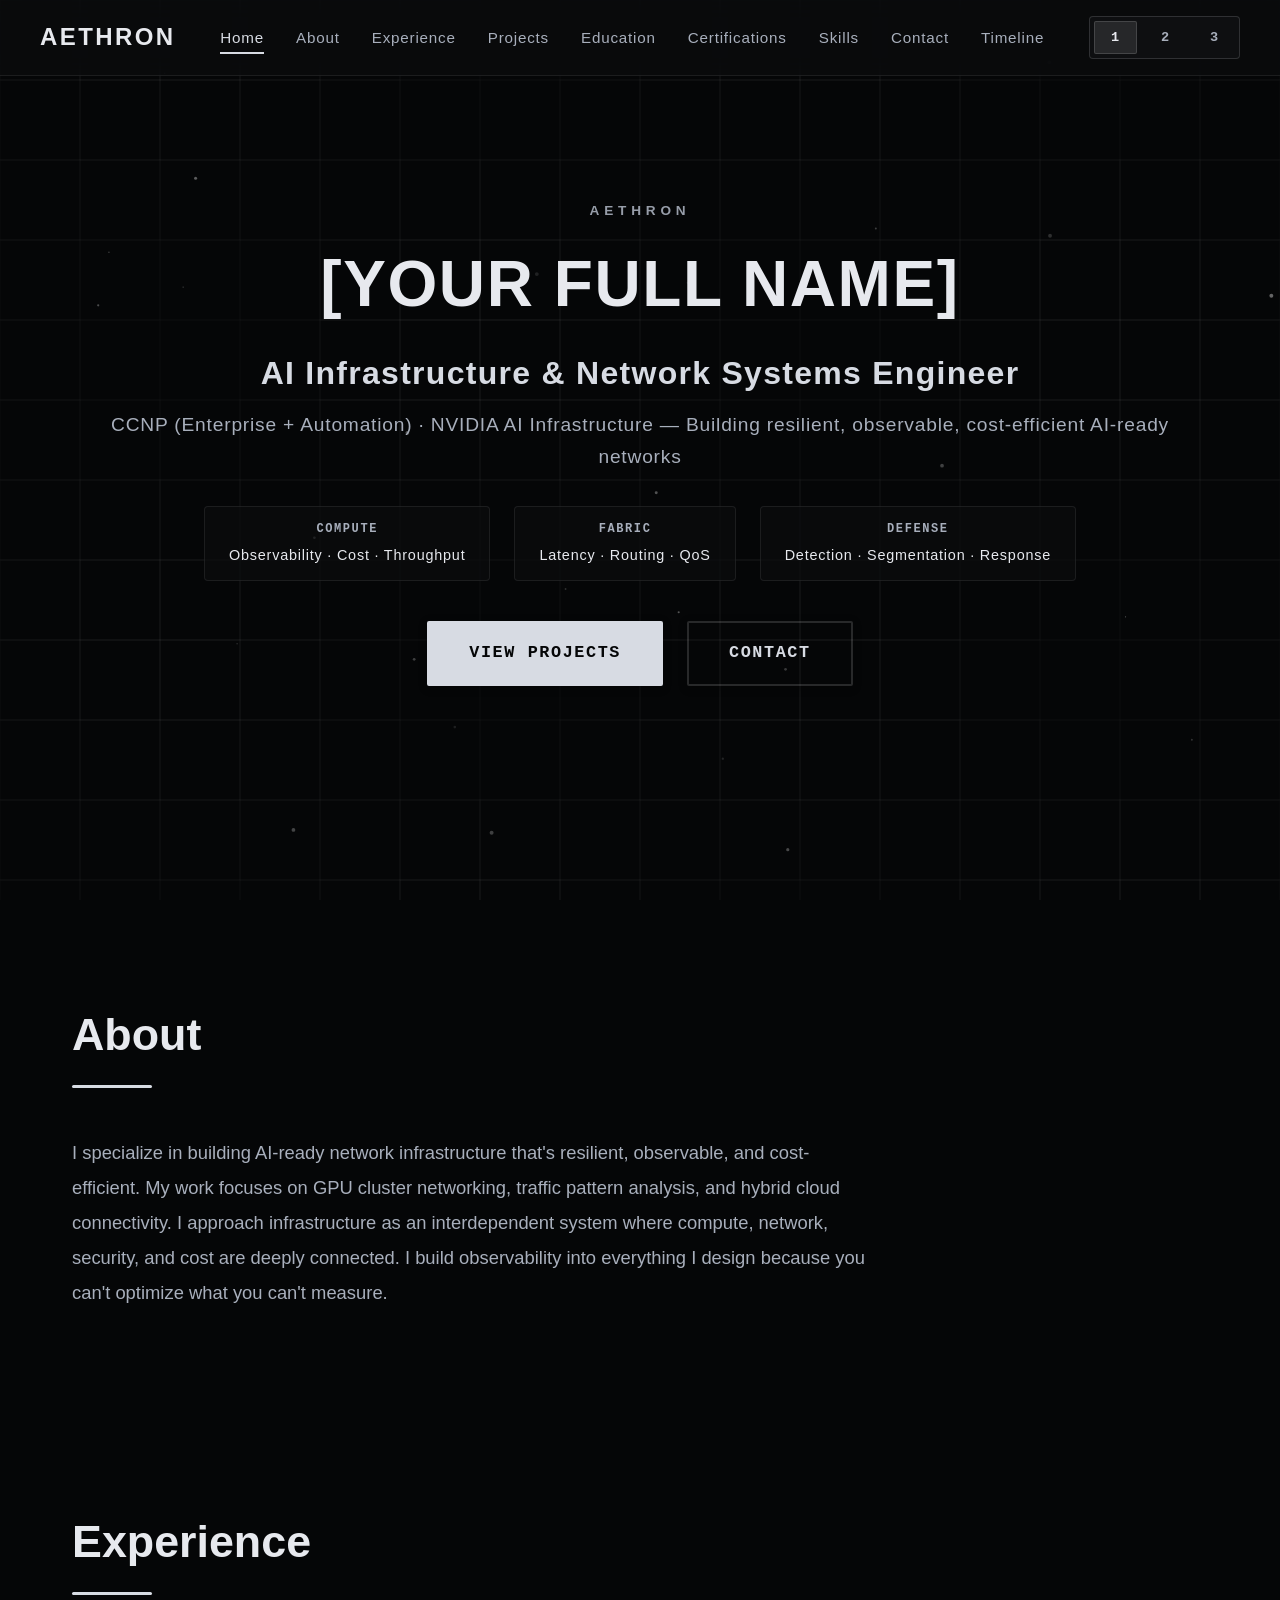
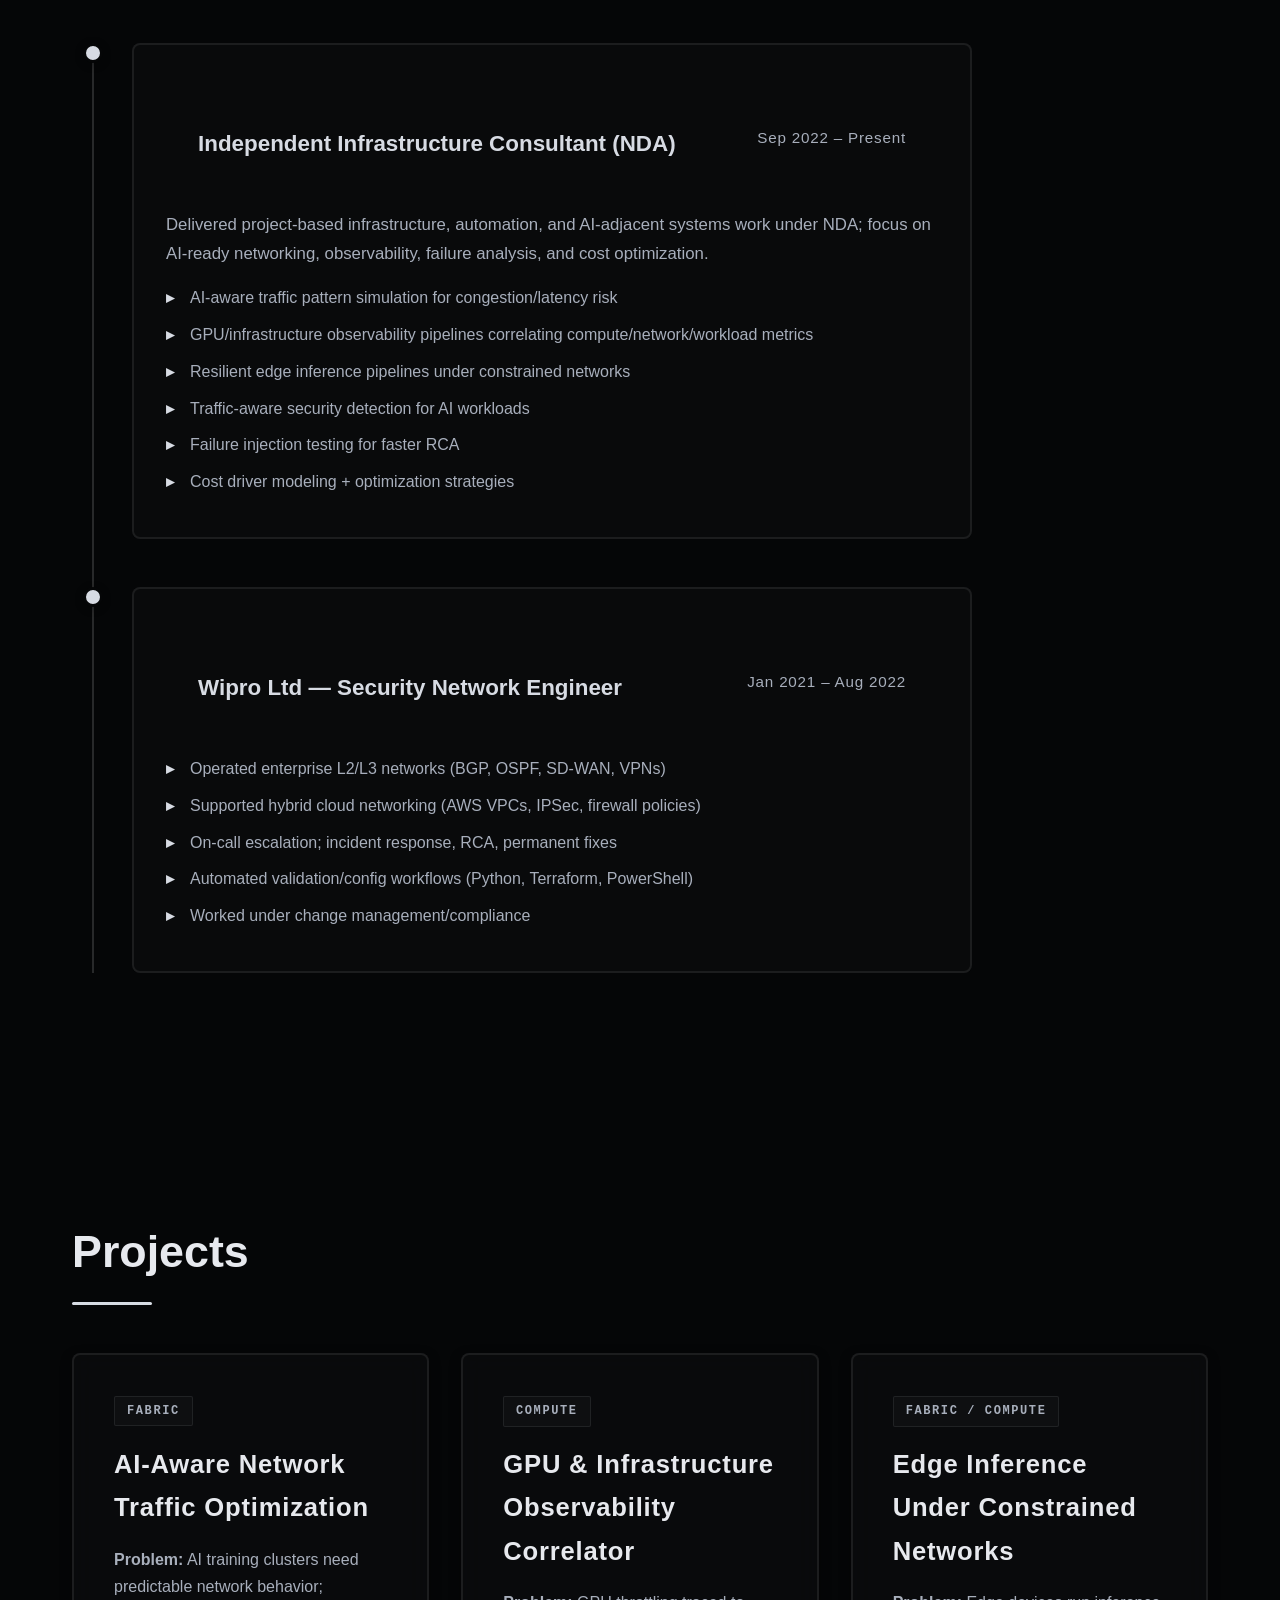
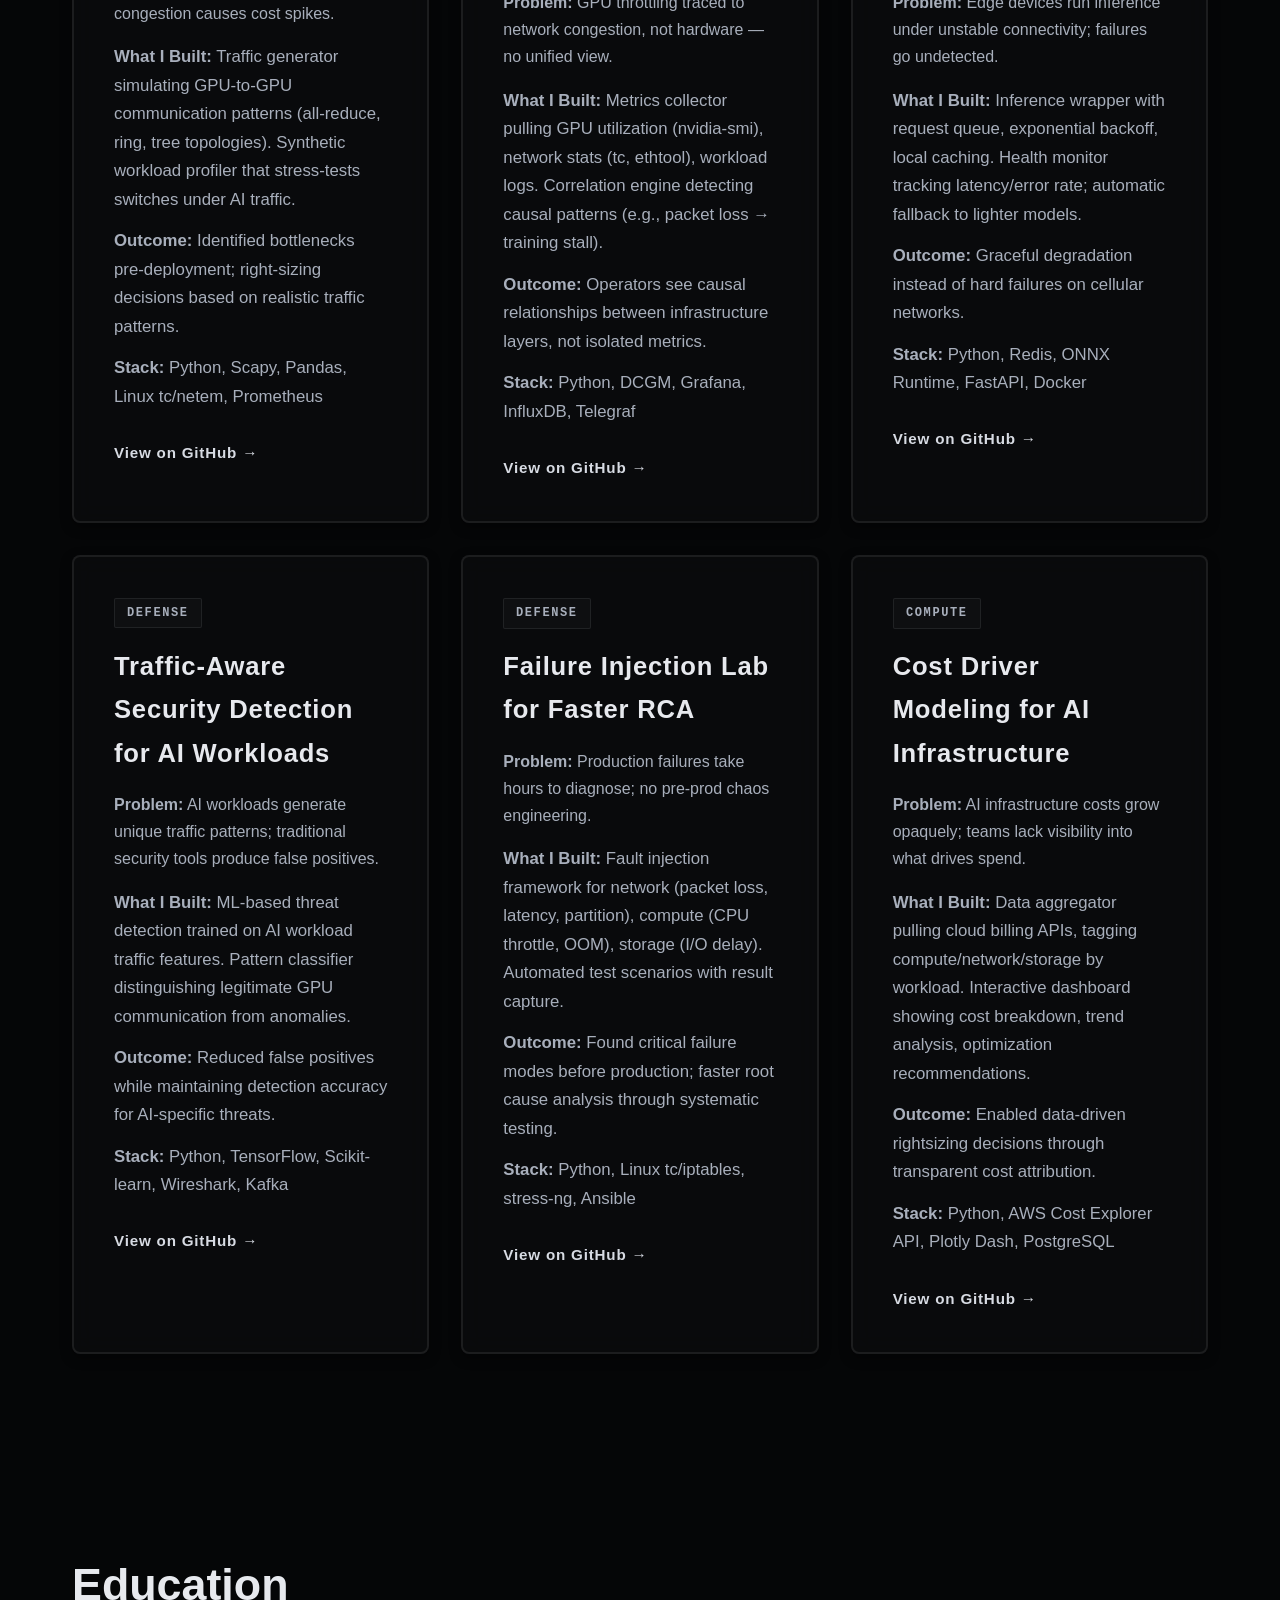
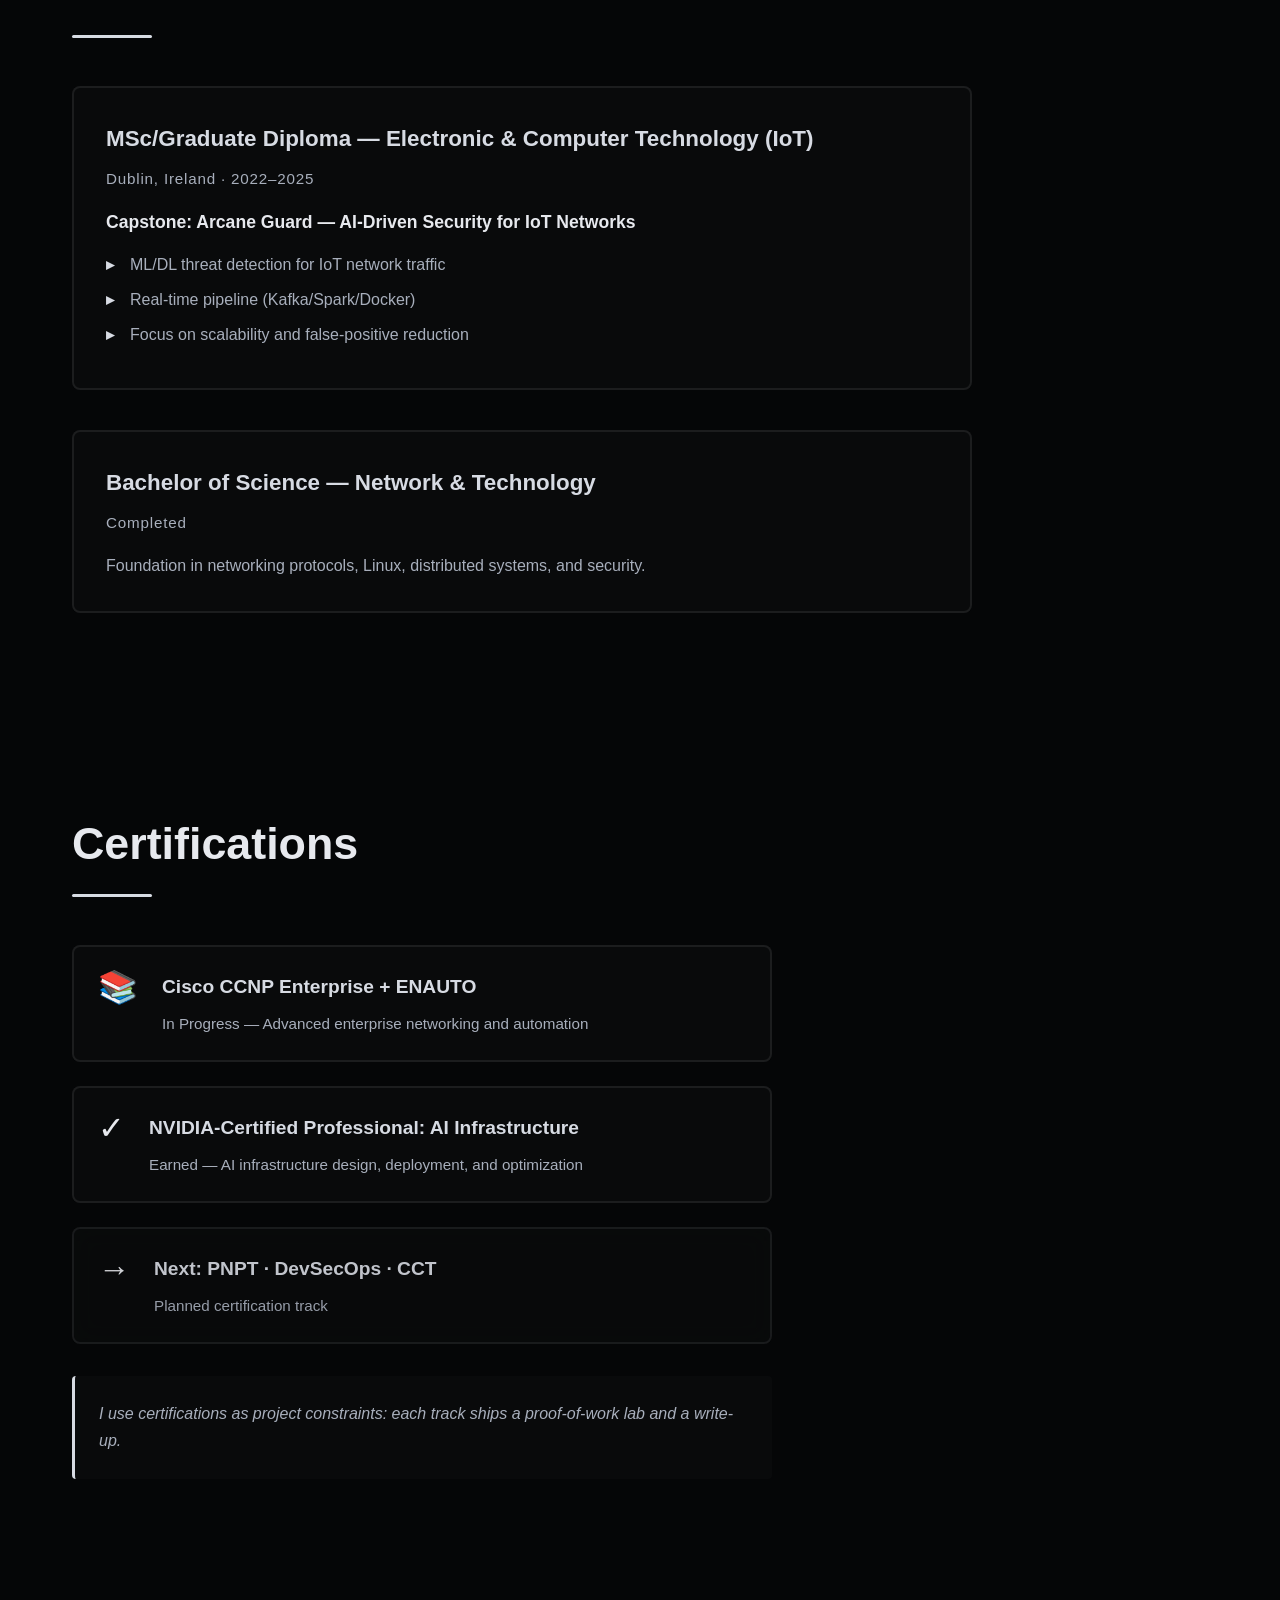
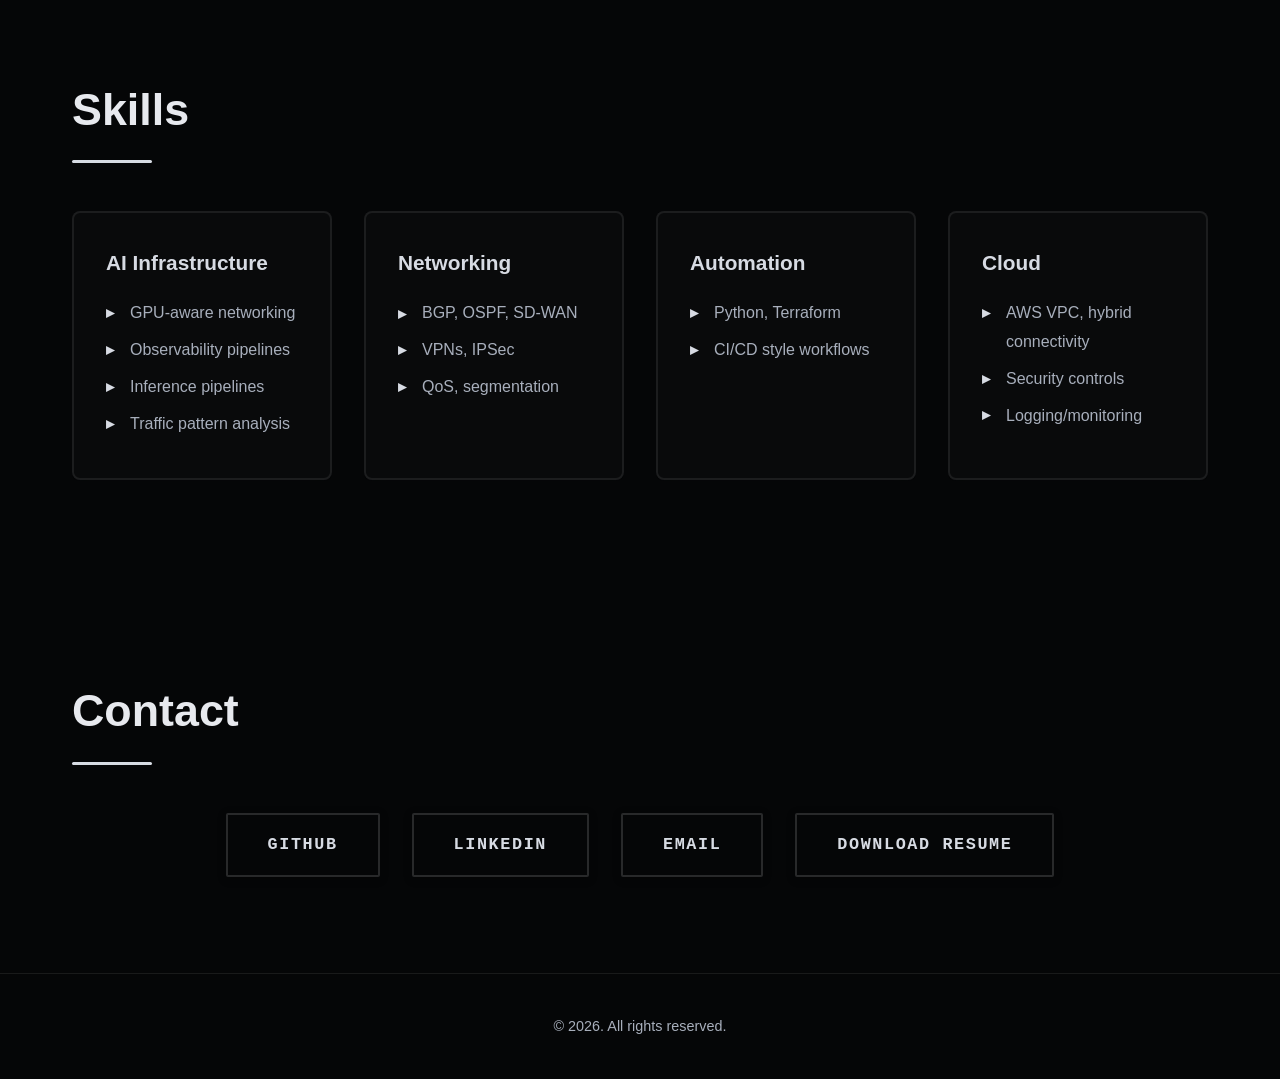
==== commit b8c6f0c4: "Complete Emperor Conquest Console theme overhaul - styles, script, and HTML updates Co-authored-by: " ====
--- a/index.html
+++ b/index.html
@@ -8,32 +8,55 @@
     <link rel="stylesheet" href="styles.css">
 </head>
 <body>
-    <!-- Glass Navigation Bar -->
+    <!-- Glass Navigation Bar with Mode Toggle -->
     <nav class="navbar">
         <div class="nav-content">
             <a href="#hero" class="nav-logo">AETHRON</a>
-            <ul class="nav-links">
-                <li><a href="#hero">Home</a></li>
-                <li><a href="#about">About</a></li>
-                <li><a href="#experience">Experience</a></li>
-                <li><a href="#projects">Projects</a></li>
-                <li><a href="#education">Education</a></li>
-                <li><a href="#certifications">Certifications</a></li>
-                <li><a href="#skills">Skills</a></li>
-                <li><a href="#contact">Contact</a></li>
-                <li><a href="timeline.html">Timeline</a></li>
-            </ul>
+            <div class="nav-center">
+                <ul class="nav-links">
+                    <li><a href="#hero">Home</a></li>
+                    <li><a href="#about">About</a></li>
+                    <li><a href="#experience">Experience</a></li>
+                    <li><a href="#projects">Projects</a></li>
+                    <li><a href="#education">Education</a></li>
+                    <li><a href="#certifications">Certifications</a></li>
+                    <li><a href="#skills">Skills</a></li>
+                    <li><a href="#contact">Contact</a></li>
+                    <li><a href="timeline.html">Timeline</a></li>
+                </ul>
+            </div>
+            <div class="mode-toggle">
+                <button class="mode-button active" data-mode="compute">1</button>
+                <button class="mode-button" data-mode="fabric">2</button>
+                <button class="mode-button" data-mode="defense">3</button>
+            </div>
         </div>
     </nav>
 
-    <!-- Hero Section with Particles and Grid -->
+    <!-- Hero Section -->
     <section class="hero" id="hero">
-        <div class="grid-overlay"></div>
         <div class="hero-content">
             <p class="hero-label">AETHRON</p>
             <h1>[YOUR FULL NAME]</h1>
             <p class="hero-title">AI Infrastructure & Network Systems Engineer</p>
             <p class="tagline">CCNP (Enterprise + Automation) · NVIDIA AI Infrastructure — Building resilient, observable, cost-efficient AI-ready networks</p>
+            
+            <!-- Status Chips (Mode-specific hints) -->
+            <div class="status-chips">
+                <div class="status-chip">
+                    <span class="status-chip-label">Compute</span>
+                    <span class="status-chip-value">Observability · Cost · Throughput</span>
+                </div>
+                <div class="status-chip">
+                    <span class="status-chip-label">Fabric</span>
+                    <span class="status-chip-value">Latency · Routing · QoS</span>
+                </div>
+                <div class="status-chip">
+                    <span class="status-chip-label">Defense</span>
+                    <span class="status-chip-value">Detection · Segmentation · Response</span>
+                </div>
+            </div>
+            
             <div class="hero-cta">
                 <a href="#projects" class="cta-button cta-primary">View Projects</a>
                 <a href="#contact" class="cta-button cta-secondary">Contact</a>
@@ -95,6 +118,7 @@
         <h2>Projects</h2>
         <div class="projects-grid">
             <article class="project-card">
+                <span class="project-badge">Fabric</span>
                 <h3>AI-Aware Network Traffic Optimization</h3>
                 <div class="project-meta">
                     <span class="project-problem"><strong>Problem:</strong> AI training clusters need predictable network behavior; congestion causes cost spikes.</span>
@@ -106,6 +130,7 @@
             </article>
             
             <article class="project-card">
+                <span class="project-badge">Compute</span>
                 <h3>GPU & Infrastructure Observability Correlator</h3>
                 <div class="project-meta">
                     <span class="project-problem"><strong>Problem:</strong> GPU throttling traced to network congestion, not hardware — no unified view.</span>
@@ -117,6 +142,7 @@
             </article>
             
             <article class="project-card">
+                <span class="project-badge">Fabric / Compute</span>
                 <h3>Edge Inference Under Constrained Networks</h3>
                 <div class="project-meta">
                     <span class="project-problem"><strong>Problem:</strong> Edge devices run inference under unstable connectivity; failures go undetected.</span>
@@ -128,6 +154,7 @@
             </article>
             
             <article class="project-card">
+                <span class="project-badge">Defense</span>
                 <h3>Traffic-Aware Security Detection for AI Workloads</h3>
                 <div class="project-meta">
                     <span class="project-problem"><strong>Problem:</strong> AI workloads generate unique traffic patterns; traditional security tools produce false positives.</span>
@@ -139,6 +166,7 @@
             </article>
             
             <article class="project-card">
+                <span class="project-badge">Defense</span>
                 <h3>Failure Injection Lab for Faster RCA</h3>
                 <div class="project-meta">
                     <span class="project-problem"><strong>Problem:</strong> Production failures take hours to diagnose; no pre-prod chaos engineering.</span>
@@ -150,6 +178,7 @@
             </article>
             
             <article class="project-card">
+                <span class="project-badge">Compute</span>
                 <h3>Cost Driver Modeling for AI Infrastructure</h3>
                 <div class="project-meta">
                     <span class="project-problem"><strong>Problem:</strong> AI infrastructure costs grow opaquely; teams lack visibility into what drives spend.</span>
@@ -269,7 +298,7 @@
     </footer>
 
     <!-- Canvas for site-wide background -->
-    <canvas id="particle-canvas"></canvas>
+    <canvas id="canvas-background"></canvas>
 
     <!-- JavaScript -->
     <script src="script.js"></script>
--- a/styles.css
+++ b/styles.css
@@ -1,23 +1,23 @@
 /* ============================================
-   AETHRON - Premium Stealth Sci-Fi Portfolio
-   Toned-down green/black, elegant, high performance
+   AETHRON - Emperor Conquest Console Theme
+   Black/Grey UI - Premium, Brutal, Minimalist
    ============================================ */
 
-/* === CSS VARIABLES === */
+/* === CSS VARIABLES (STRICT PALETTE) === */
 :root {
-  /* Colors - Toned Down Green/Black "Stealth Sci-Fi" Palette */
-  --bg-primary: #070A08;
-  --bg-secondary: #0a0f0b;
-  --text-primary: #E6FFF3;
-  --text-secondary: #9FB9AD;
-  --accent-primary: #34D399;
-  --accent-secondary: #10B981;
-  --accent-highlight: #00FF7A;
-  --accent-dark: #064E3B;
+  /* Emperor Black/Grey Palette - NO green, NO cyan, NO neon */
+  --bg-primary: #050607;
+  --surface: rgba(12, 13, 15, 0.72);
+  --surface-2: rgba(18, 20, 23, 0.62);
+  --border: rgba(255, 255, 255, 0.08);
+  --border-strong: rgba(255, 255, 255, 0.14);
+  --text-primary: #E7E9EE;
+  --text-muted: #A8AFBC;
+  --highlight: #D7DBE3;
   
-  /* Glassmorphism */
-  --glass-bg: rgba(12, 18, 14, 0.55);
-  --glass-border: rgba(52, 211, 153, 0.15);
+  /* Shadow - very subtle, no big blur glows */
+  --shadow-subtle: 0 2px 8px rgba(0, 0, 0, 0.3);
+  --shadow-card: 0 4px 12px rgba(0, 0, 0, 0.4);
   
   /* Spacing */
   --section-padding: 6rem;
@@ -36,7 +36,6 @@
 
 /* === BODY & BASE STYLES === */
 body {
-  /* Modern system font stack - clean and professional */
   font-family: -apple-system, BlinkMacSystemFont, 'Segoe UI', 'Roboto', 'Oxygen',
     'Ubuntu', 'Cantarell', 'Fira Sans', 'Droid Sans', 'Helvetica Neue', sans-serif;
   background-color: var(--bg-primary);
@@ -48,7 +47,7 @@
 }
 
 /* === SITE-WIDE CANVAS BACKGROUND === */
-#particle-canvas {
+#canvas-background {
   position: fixed;
   top: 0;
   left: 0;
@@ -65,44 +64,17 @@
   left: 0;
   right: 0;
   z-index: 1000;
-  background: var(--glass-bg);
+  background: var(--surface);
   backdrop-filter: blur(12px);
   -webkit-backdrop-filter: blur(12px);
-  border-bottom: 1px solid var(--glass-border);
+  border-bottom: 1px solid var(--border);
   padding: 1rem 2rem;
   transition: var(--transition-smooth);
 }
 
-/* Diagonal grid on navbar */
-.navbar::before {
-  content: '';
-  position: absolute;
-  top: 0;
-  left: 0;
-  right: 0;
-  bottom: 0;
-  background-image: 
-    repeating-linear-gradient(
-      45deg,
-      transparent,
-      transparent 40px,
-      rgba(52, 211, 153, 0.015) 40px,
-      rgba(52, 211, 153, 0.015) 41px
-    ),
-    repeating-linear-gradient(
-      -45deg,
-      transparent,
-      transparent 40px,
-      rgba(52, 211, 153, 0.015) 40px,
-      rgba(52, 211, 153, 0.015) 41px
-    );
-  pointer-events: none;
-  z-index: -1;
-}
-
 .navbar.scrolled {
-  background: rgba(12, 18, 14, 0.75);
-  box-shadow: 0 4px 20px rgba(52, 211, 153, 0.08);
+  background: rgba(12, 13, 15, 0.85);
+  box-shadow: var(--shadow-card);
 }
 
 .nav-content {
@@ -111,15 +83,24 @@
   display: flex;
   justify-content: space-between;
   align-items: center;
+  gap: 2rem;
+  flex-wrap: wrap;
 }
 
 .nav-logo {
   font-size: 1.5rem;
   font-weight: 700;
-  color: var(--accent-primary);
+  color: var(--text-primary);
   text-decoration: none;
   letter-spacing: 0.15rem;
-  text-shadow: 0 0 8px rgba(52, 211, 153, 0.3);
+}
+
+.nav-center {
+  display: flex;
+  align-items: center;
+  gap: 2rem;
+  flex: 1;
+  justify-content: center;
 }
 
 .nav-links {
@@ -129,7 +110,7 @@
 }
 
 .nav-links a {
-  color: var(--text-secondary);
+  color: var(--text-muted);
   text-decoration: none;
   font-size: 0.95rem;
   font-weight: 500;
@@ -146,18 +127,54 @@
   left: 0;
   width: 0;
   height: 2px;
-  background: linear-gradient(90deg, var(--accent-primary), var(--accent-secondary));
+  background: var(--highlight);
   transition: width 0.3s ease;
 }
 
 .nav-links a:hover,
 .nav-links a.active {
-  color: var(--accent-highlight);
+  color: var(--highlight);
 }
 
 .nav-links a:hover::after,
 .nav-links a.active::after {
   width: 100%;
+}
+
+/* === MODE TOGGLE (Console Control) === */
+.mode-toggle {
+  display: flex;
+  gap: 0.5rem;
+  background: var(--surface-2);
+  border: 1px solid var(--border-strong);
+  border-radius: 4px;
+  padding: 0.25rem;
+}
+
+.mode-button {
+  padding: 0.5rem 1rem;
+  background: transparent;
+  color: var(--text-muted);
+  border: none;
+  border-radius: 2px;
+  font-size: 0.85rem;
+  font-weight: 600;
+  cursor: pointer;
+  transition: var(--transition-smooth);
+  letter-spacing: 0.05rem;
+  font-family: 'Courier New', Courier, monospace;
+  text-transform: uppercase;
+}
+
+.mode-button:hover {
+  color: var(--text-primary);
+  background: rgba(255, 255, 255, 0.05);
+}
+
+.mode-button.active {
+  color: var(--text-primary);
+  background: rgba(255, 255, 255, 0.1);
+  border: 1px solid var(--border-strong);
 }
 
 /* === HERO SECTION === */
@@ -169,107 +186,8 @@
   justify-content: center;
   text-align: center;
   overflow: hidden;
-  padding-top: 60px; /* Account for fixed navbar */
+  padding-top: 80px;
   z-index: 1;
-}
-
-/* Canvas for particle field - moved to body level */
-
-/* Animated gradient background */
-.hero::before {
-  content: '';
-  position: absolute;
-  top: 0;
-  left: 0;
-  right: 0;
-  bottom: 0;
-  background: linear-gradient(
-    135deg,
-    #070A08 0%,
-    #0a1510 25%,
-    #0d1812 50%,
-    #081009 75%,
-    #070A08 100%
-  );
-  background-size: 400% 400%;
-  animation: gradientShift 20s ease infinite;
-  z-index: 0;
-}
-
-/* Subtle vignette overlay */
-.hero::after {
-  content: '';
-  position: absolute;
-  top: 0;
-  left: 0;
-  right: 0;
-  bottom: 0;
-  background: radial-gradient(
-    ellipse at center,
-    transparent 0%,
-    rgba(0, 0, 0, 0.4) 100%
-  );
-  z-index: 1;
-}
-
-/* Grid overlay */
-.grid-overlay {
-  position: absolute;
-  top: 0;
-  left: 0;
-  right: 0;
-  bottom: 0;
-  background-image: 
-    linear-gradient(rgba(52, 211, 153, 0.025) 1px, transparent 1px),
-    linear-gradient(90deg, rgba(52, 211, 153, 0.025) 1px, transparent 1px);
-  background-size: 50px 50px;
-  z-index: 2;
-}
-
-/* Diagonal grid overlay on hero */
-.grid-overlay::before {
-  content: '';
-  position: absolute;
-  top: 0;
-  left: 0;
-  right: 0;
-  bottom: 0;
-  background-image: 
-    repeating-linear-gradient(
-      45deg,
-      transparent,
-      transparent 60px,
-      rgba(52, 211, 153, 0.02) 60px,
-      rgba(52, 211, 153, 0.02) 61px
-    ),
-    repeating-linear-gradient(
-      -45deg,
-      transparent,
-      transparent 60px,
-      rgba(52, 211, 153, 0.02) 60px,
-      rgba(52, 211, 153, 0.02) 61px
-    );
-  z-index: 1;
-}
-
-/* Scanline overlay effect */
-.grid-overlay::after {
-  content: '';
-  position: absolute;
-  top: 0;
-  left: 0;
-  right: 0;
-  bottom: 0;
-  background: repeating-linear-gradient(
-    0deg,
-    rgba(52, 211, 153, 0.015),
-    rgba(52, 211, 153, 0.015) 1px,
-    transparent 1px,
-    transparent 3px
-  );
-  animation: scanline 8s linear infinite;
-  z-index: 3;
-  pointer-events: none;
 }
 
 .hero-content {
@@ -278,24 +196,9 @@
   padding: 2rem;
 }
 
-/* Noise texture overlay */
-.hero-content::before {
-  content: '';
-  position: absolute;
-  top: -100vh;
-  left: 0;
-  right: 0;
-  bottom: -100vh;
-  background-image: url("data:image/svg+xml,%3Csvg viewBox='0 0 400 400' xmlns='http://www.w3.org/2000/svg'%3E%3Cfilter id='noise'%3E%3CfeTurbulence type='fractalNoise' baseFrequency='0.9' numOctaves='4' stitchTiles='stitch'/%3E%3C/filter%3E%3Crect width='100%25' height='100%25' filter='url(%23noise)' opacity='0.03'/%3E%3C/svg%3E");
-  opacity: 0.3;
-  z-index: -1;
-  pointer-events: none;
-  animation: noiseFlicker 0.3s infinite;
-}
-
 .hero-label {
   font-size: 0.85rem;
-  color: var(--accent-secondary);
+  color: var(--text-muted);
   letter-spacing: 0.3rem;
   text-transform: uppercase;
   margin-bottom: 0.5rem;
@@ -309,28 +212,116 @@
   color: var(--text-primary);
   margin-bottom: 0.5rem;
   letter-spacing: 0.1rem;
-  text-shadow: 
-    0 0 15px rgba(52, 211, 153, 0.25),
-    0 0 30px rgba(52, 211, 153, 0.15);
   animation: fadeInUp 1s ease-out;
 }
 
 .hero-title {
   font-size: clamp(1.3rem, 3.5vw, 2rem);
-  color: var(--accent-primary);
+  color: var(--highlight);
   font-weight: 600;
   letter-spacing: 0.08rem;
   margin-bottom: 0.5rem;
-  text-shadow: 0 0 10px rgba(52, 211, 153, 0.2);
   animation: fadeInUp 1s ease-out 0.1s backwards;
 }
 
 .hero .tagline {
   font-size: clamp(1rem, 2.5vw, 1.2rem);
-  color: var(--text-secondary);
+  color: var(--text-muted);
   font-weight: 300;
   letter-spacing: 0.05rem;
+  margin-bottom: 2rem;
   animation: fadeInUp 1s ease-out 0.2s backwards;
+}
+
+/* === STATUS CHIPS === */
+.status-chips {
+  display: flex;
+  gap: 1.5rem;
+  justify-content: center;
+  flex-wrap: wrap;
+  margin: 2rem 0;
+  animation: fadeInUp 1s ease-out 0.3s backwards;
+}
+
+.status-chip {
+  background: var(--surface);
+  border: 1px solid var(--border);
+  border-radius: 4px;
+  padding: 0.75rem 1.5rem;
+  display: flex;
+  flex-direction: column;
+  gap: 0.25rem;
+  min-width: 200px;
+}
+
+.status-chip-label {
+  font-size: 0.75rem;
+  color: var(--text-muted);
+  text-transform: uppercase;
+  letter-spacing: 0.1rem;
+  font-weight: 600;
+  font-family: 'Courier New', Courier, monospace;
+}
+
+.status-chip-value {
+  font-size: 0.9rem;
+  color: var(--text-primary);
+  letter-spacing: 0.05rem;
+}
+
+/* === HERO CTAs === */
+.hero-cta {
+  display: flex;
+  gap: 1.5rem;
+  justify-content: center;
+  flex-wrap: wrap;
+  margin-top: 2.5rem;
+  animation: fadeInUp 1s ease-out 0.4s backwards;
+}
+
+.cta-button {
+  display: inline-flex;
+  align-items: center;
+  padding: 1rem 2.5rem;
+  text-decoration: none;
+  border-radius: 2px;
+  font-size: 1.05rem;
+  font-weight: 600;
+  font-family: 'Courier New', Courier, 'Lucida Console', Monaco, monospace;
+  letter-spacing: 0.1rem;
+  text-transform: uppercase;
+  transition: var(--transition-smooth);
+  position: relative;
+  overflow: hidden;
+}
+
+.cta-primary {
+  background: var(--highlight);
+  color: var(--bg-primary);
+  border: 2px solid var(--highlight);
+  box-shadow: var(--shadow-subtle);
+}
+
+.cta-primary:hover {
+  background: var(--text-primary);
+  border-color: var(--text-primary);
+  box-shadow: var(--shadow-card);
+  transform: translateY(-2px);
+}
+
+.cta-secondary {
+  background: transparent;
+  color: var(--highlight);
+  border: 2px solid var(--border-strong);
+  box-shadow: var(--shadow-subtle);
+}
+
+.cta-secondary:hover {
+  background: rgba(255, 255, 255, 0.05);
+  border-color: var(--highlight);
+  color: var(--text-primary);
+  box-shadow: var(--shadow-card);
+  transform: translateY(-2px);
 }
 
 /* === SECTIONS === */
@@ -354,7 +345,7 @@
 section h2 {
   font-size: clamp(2rem, 5vw, 2.8rem);
   font-weight: 700;
-  color: var(--accent-primary);
+  color: var(--text-primary);
   margin-bottom: 3rem;
   position: relative;
   padding-bottom: 1rem;
@@ -367,81 +358,16 @@
   left: 0;
   width: 80px;
   height: 3px;
-  background: linear-gradient(90deg, var(--accent-primary), var(--accent-secondary));
+  background: var(--highlight);
   border-radius: 2px;
 }
 
 /* === ABOUT SECTION === */
 .about-content {
   font-size: 1.15rem;
-  color: var(--text-secondary);
+  color: var(--text-muted);
   line-height: 1.9;
   max-width: 800px;
-}
-
-/* === HERO CTAs === */
-.hero-cta {
-  display: flex;
-  gap: 1.5rem;
-  justify-content: center;
-  flex-wrap: wrap;
-  margin-top: 2.5rem;
-  animation: fadeInUp 1s ease-out 0.4s backwards;
-}
-
-.cta-button {
-  display: inline-flex;
-  align-items: center;
-  padding: 1rem 2.5rem;
-  text-decoration: none;
-  border-radius: 2px;
-  font-size: 1.05rem;
-  font-weight: 600;
-  font-family: 'Courier New', Courier, 'Lucida Console', Monaco, monospace;
-  letter-spacing: 0.1rem;
-  text-transform: uppercase;
-  transition: var(--transition-smooth);
-  position: relative;
-  overflow: hidden;
-}
-
-.cta-primary {
-  background: var(--accent-primary);
-  color: var(--bg-primary);
-  border: 2px solid var(--accent-primary);
-  box-shadow: 
-    0 0 8px rgba(52, 211, 153, 0.25),
-    inset 0 0 6px rgba(52, 211, 153, 0.15);
-}
-
-.cta-primary:hover {
-  background: var(--accent-secondary);
-  border-color: var(--accent-secondary);
-  box-shadow: 
-    0 0 12px rgba(52, 211, 153, 0.35),
-    0 0 24px rgba(52, 211, 153, 0.2),
-    inset 0 0 10px rgba(52, 211, 153, 0.2);
-  transform: translateY(-2px);
-}
-
-.cta-secondary {
-  background: transparent;
-  color: var(--accent-primary);
-  border: 2px solid var(--accent-primary);
-  box-shadow: 
-    0 0 6px rgba(52, 211, 153, 0.15),
-    inset 0 0 6px rgba(52, 211, 153, 0.05);
-}
-
-.cta-secondary:hover {
-  background: rgba(52, 211, 153, 0.05);
-  border-color: var(--accent-highlight);
-  color: var(--accent-highlight);
-  box-shadow: 
-    0 0 10px rgba(0, 255, 122, 0.3),
-    0 0 20px rgba(0, 255, 122, 0.15),
-    inset 0 0 10px rgba(52, 211, 153, 0.1);
-  transform: translateY(-2px);
 }
 
 /* === TIMELINE / EXPERIENCE SECTION === */
@@ -458,12 +384,7 @@
   top: 0;
   bottom: 0;
   width: 2px;
-  background: linear-gradient(
-    to bottom,
-    var(--accent-primary),
-    var(--accent-secondary),
-    var(--accent-dark)
-  );
+  background: var(--border-strong);
 }
 
 .timeline-item {
@@ -479,24 +400,24 @@
   width: 20px;
   height: 20px;
   border-radius: 50%;
-  background: var(--accent-primary);
+  background: var(--highlight);
   border: 3px solid var(--bg-primary);
-  box-shadow: 0 0 10px rgba(52, 211, 153, 0.4);
+  box-shadow: var(--shadow-subtle);
   z-index: 1;
 }
 
 .timeline-content {
-  background: var(--glass-bg);
+  background: var(--surface);
   backdrop-filter: blur(12px);
-  border: 2px solid var(--glass-border);
-  border-radius: 12px;
+  border: 2px solid var(--border);
+  border-radius: 8px;
   padding: 2rem;
   transition: var(--transition-smooth);
 }
 
 .timeline-content:hover {
-  border-color: rgba(52, 211, 153, 0.25);
-  box-shadow: 0 8px 24px rgba(52, 211, 153, 0.1);
+  border-color: var(--border-strong);
+  box-shadow: var(--shadow-card);
   transform: translateY(-4px);
 }
 
@@ -510,14 +431,14 @@
 }
 
 .timeline-header h3 {
-  color: var(--accent-primary);
+  color: var(--highlight);
   font-size: 1.4rem;
   font-weight: 600;
   margin: 0;
 }
 
 .timeline-period {
-  color: var(--text-secondary);
+  color: var(--text-muted);
   font-size: 0.95rem;
   font-weight: 500;
   letter-spacing: 0.05rem;
@@ -525,7 +446,7 @@
 }
 
 .timeline-description {
-  color: var(--text-secondary);
+  color: var(--text-muted);
   line-height: 1.7;
   margin-bottom: 1rem;
   font-size: 1.05rem;
@@ -538,7 +459,7 @@
 }
 
 .timeline-bullets li {
-  color: var(--text-secondary);
+  color: var(--text-muted);
   line-height: 1.7;
   margin-bottom: 0.6rem;
   padding-left: 1.5rem;
@@ -550,7 +471,7 @@
   content: '▸';
   position: absolute;
   left: 0;
-  color: var(--accent-primary);
+  color: var(--highlight);
   font-weight: bold;
 }
 
@@ -563,88 +484,49 @@
 }
 
 .project-card {
-  /* Enhanced Glassmorphism effect */
-  background: var(--glass-bg);
+  background: var(--surface);
   backdrop-filter: blur(12px) saturate(150%);
   -webkit-backdrop-filter: blur(12px) saturate(150%);
-  border: 2px solid var(--glass-border);
-  border-radius: 16px;
+  border: 2px solid var(--border);
+  border-radius: 8px;
   padding: 2.5rem;
   position: relative;
   transition: var(--transition-smooth);
   overflow: hidden;
-  box-shadow: 
-    0 8px 24px rgba(0, 0, 0, 0.3),
-    inset 0 1px 0 rgba(52, 211, 153, 0.08);
-}
-
-/* Green edge glow on hover */
-.project-card::before {
-  content: '';
-  position: absolute;
-  top: -2px;
-  left: -2px;
-  right: -2px;
-  bottom: -2px;
-  background: linear-gradient(
-    135deg,
-    var(--accent-primary),
-    var(--accent-secondary),
-    var(--accent-dark)
-  );
-  border-radius: 16px;
-  opacity: 0;
-  z-index: -1;
-  transition: opacity 0.4s ease;
-  filter: blur(6px);
-}
-
-/* Animated shimmer effect */
-.project-card::after {
-  content: '';
-  position: absolute;
-  top: -50%;
-  left: -50%;
-  width: 200%;
-  height: 200%;
-  background: linear-gradient(
-    115deg,
-    transparent 40%,
-    rgba(52, 211, 153, 0.08) 50%,
-    transparent 60%
-  );
-  transform: translateX(-100%) translateY(-100%) rotate(45deg);
-  transition: transform 0.8s ease;
-  pointer-events: none;
+  box-shadow: var(--shadow-card);
 }
 
 .project-card:hover {
   transform: translateY(-8px);
-  border-color: rgba(52, 211, 153, 0.3);
-  box-shadow: 
-    0 16px 32px rgba(52, 211, 153, 0.12),
-    0 8px 16px rgba(0, 0, 0, 0.3),
-    0 0 40px rgba(52, 211, 153, 0.1);
-}
-
-.project-card:hover::before {
-  opacity: 0.6;
-}
-
-.project-card:hover::after {
-  transform: translateX(100%) translateY(100%) rotate(45deg);
+  border-color: var(--border-strong);
+  box-shadow: 0 8px 20px rgba(0, 0, 0, 0.5);
 }
 
 .project-card h3 {
-  color: var(--accent-primary);
+  color: var(--text-primary);
   font-size: 1.6rem;
   font-weight: 600;
   margin-bottom: 1rem;
   letter-spacing: 0.05rem;
 }
 
+.project-badge {
+  display: inline-block;
+  padding: 0.25rem 0.75rem;
+  background: var(--surface-2);
+  border: 1px solid var(--border);
+  border-radius: 2px;
+  font-size: 0.75rem;
+  font-weight: 600;
+  text-transform: uppercase;
+  letter-spacing: 0.1rem;
+  margin-bottom: 1rem;
+  font-family: 'Courier New', Courier, monospace;
+  color: var(--text-muted);
+}
+
 .project-card p {
-  color: var(--text-secondary);
+  color: var(--text-muted);
   line-height: 1.7;
   font-size: 1.05rem;
 }
@@ -655,7 +537,7 @@
 
 .project-problem {
   display: block;
-  color: var(--text-secondary);
+  color: var(--text-muted);
   line-height: 1.7;
   margin-bottom: 0.8rem;
   font-size: 1rem;
@@ -673,7 +555,7 @@
 .project-link {
   display: inline-block;
   margin-top: 1rem;
-  color: var(--accent-primary);
+  color: var(--highlight);
   text-decoration: none;
   font-weight: 600;
   font-size: 0.95rem;
@@ -682,73 +564,7 @@
 }
 
 .project-link:hover {
-  color: var(--accent-highlight);
-  text-shadow: 0 0 6px rgba(0, 255, 122, 0.3);
-}
-
-/* === CONTACT SECTION === */
-.contact-links {
-  display: flex;
-  gap: 2rem;
-  justify-content: center;
-  flex-wrap: wrap;
-  margin-top: 2rem;
-}
-
-.contact-link {
-  display: inline-flex;
-  align-items: center;
-  padding: 1rem 2.5rem;
-  background: transparent;
-  color: var(--accent-primary);
-  text-decoration: none;
-  border: 2px solid var(--accent-primary);
-  border-radius: 2px;
-  font-size: 1.05rem;
-  font-weight: 600;
-  font-family: 'Courier New', Courier, 'Lucida Console', Monaco, monospace;
-  letter-spacing: 0.1rem;
-  text-transform: uppercase;
-  transition: var(--transition-smooth);
-  position: relative;
-  overflow: hidden;
-  box-shadow: 
-    0 0 6px rgba(52, 211, 153, 0.15),
-    inset 0 0 6px rgba(52, 211, 153, 0.05);
-}
-
-.contact-link::before {
-  content: '';
-  position: absolute;
-  top: 0;
-  left: 0;
-  width: 0;
-  height: 100%;
-  background: rgba(52, 211, 153, 0.1);
-  transition: width 0.3s ease;
-  z-index: -1;
-}
-
-.contact-link:hover {
-  background: rgba(52, 211, 153, 0.05);
-  border-color: var(--accent-highlight);
-  color: var(--accent-highlight);
-  box-shadow: 
-    0 0 12px rgba(0, 255, 122, 0.3),
-    0 0 24px rgba(0, 255, 122, 0.15),
-    inset 0 0 10px rgba(52, 211, 153, 0.1);
-  transform: translateY(-2px);
-}
-
-.contact-link:hover::before {
-  width: 100%;
-}
-
-.contact-link:active {
-  transform: translateY(0);
-  box-shadow: 
-    0 0 8px rgba(52, 211, 153, 0.25),
-    inset 0 0 8px rgba(52, 211, 153, 0.15);
+  color: var(--text-primary);
 }
 
 /* === EDUCATION SECTION === */
@@ -760,22 +576,22 @@
 }
 
 .education-item {
-  background: var(--glass-bg);
+  background: var(--surface);
   backdrop-filter: blur(12px);
-  border: 2px solid var(--glass-border);
-  border-radius: 12px;
+  border: 2px solid var(--border);
+  border-radius: 8px;
   padding: 2rem;
   transition: var(--transition-smooth);
 }
 
 .education-item:hover {
-  border-color: rgba(52, 211, 153, 0.25);
-  box-shadow: 0 8px 24px rgba(52, 211, 153, 0.1);
+  border-color: var(--border-strong);
+  box-shadow: var(--shadow-card);
   transform: translateY(-4px);
 }
 
 .education-item h3 {
-  color: var(--accent-primary);
+  color: var(--highlight);
   font-size: 1.4rem;
   font-weight: 600;
   margin-bottom: 0.5rem;
@@ -783,7 +599,7 @@
 
 .education-period {
   display: block;
-  color: var(--text-secondary);
+  color: var(--text-muted);
   font-size: 0.95rem;
   font-weight: 500;
   margin-bottom: 1rem;
@@ -791,14 +607,14 @@
 }
 
 .education-capstone {
-  color: var(--accent-secondary);
+  color: var(--text-primary);
   font-size: 1.1rem;
   font-weight: 600;
   margin-bottom: 0.8rem;
 }
 
 .education-description {
-  color: var(--text-secondary);
+  color: var(--text-muted);
   line-height: 1.7;
   font-size: 1rem;
 }
@@ -810,7 +626,7 @@
 }
 
 .education-bullets li {
-  color: var(--text-secondary);
+  color: var(--text-muted);
   line-height: 1.7;
   margin-bottom: 0.5rem;
   padding-left: 1.5rem;
@@ -822,7 +638,7 @@
   content: '▸';
   position: absolute;
   left: 0;
-  color: var(--accent-primary);
+  color: var(--highlight);
   font-weight: bold;
 }
 
@@ -838,22 +654,22 @@
   display: flex;
   align-items: flex-start;
   gap: 1.5rem;
-  background: var(--glass-bg);
+  background: var(--surface);
   backdrop-filter: blur(12px);
-  border: 2px solid var(--glass-border);
-  border-radius: 12px;
+  border: 2px solid var(--border);
+  border-radius: 8px;
   padding: 1.5rem;
   transition: var(--transition-smooth);
 }
 
 .cert-item:hover {
-  border-color: rgba(52, 211, 153, 0.25);
-  box-shadow: 0 8px 24px rgba(52, 211, 153, 0.1);
+  border-color: var(--border-strong);
+  box-shadow: var(--shadow-card);
   transform: translateY(-2px);
 }
 
 .cert-item.cert-next {
-  border-color: rgba(52, 211, 153, 0.12);
+  border-color: var(--border);
   opacity: 0.9;
 }
 
@@ -863,26 +679,26 @@
 }
 
 .cert-details h3 {
-  color: var(--accent-primary);
+  color: var(--highlight);
   font-size: 1.2rem;
   font-weight: 600;
   margin-bottom: 0.5rem;
 }
 
 .cert-details p {
-  color: var(--text-secondary);
+  color: var(--text-muted);
   line-height: 1.6;
   font-size: 0.95rem;
 }
 
 .cert-philosophy {
   margin-top: 2rem;
-  color: var(--text-secondary);
+  color: var(--text-muted);
   font-size: 1rem;
   font-style: italic;
   padding: 1.5rem;
-  background: var(--glass-bg);
-  border-left: 3px solid var(--accent-primary);
+  background: var(--surface);
+  border-left: 3px solid var(--highlight);
   border-radius: 4px;
   max-width: 700px;
 }
@@ -896,22 +712,22 @@
 }
 
 .skill-category {
-  background: var(--glass-bg);
+  background: var(--surface);
   backdrop-filter: blur(12px);
-  border: 2px solid var(--glass-border);
-  border-radius: 12px;
+  border: 2px solid var(--border);
+  border-radius: 8px;
   padding: 2rem;
   transition: var(--transition-smooth);
 }
 
 .skill-category:hover {
-  border-color: rgba(52, 211, 153, 0.25);
-  box-shadow: 0 8px 24px rgba(52, 211, 153, 0.1);
+  border-color: var(--border-strong);
+  box-shadow: var(--shadow-card);
   transform: translateY(-4px);
 }
 
 .skill-category h3 {
-  color: var(--accent-primary);
+  color: var(--highlight);
   font-size: 1.3rem;
   font-weight: 600;
   margin-bottom: 1.2rem;
@@ -924,7 +740,7 @@
 }
 
 .skill-category li {
-  color: var(--text-secondary);
+  color: var(--text-muted);
   line-height: 1.8;
   margin-bottom: 0.5rem;
   padding-left: 1.5rem;
@@ -936,32 +752,60 @@
   content: '▸';
   position: absolute;
   left: 0;
-  color: var(--accent-primary);
+  color: var(--highlight);
   font-weight: bold;
+}
+
+/* === CONTACT SECTION === */
+.contact-links {
+  display: flex;
+  gap: 2rem;
+  justify-content: center;
+  flex-wrap: wrap;
+  margin-top: 2rem;
+}
+
+.contact-link {
+  display: inline-flex;
+  align-items: center;
+  padding: 1rem 2.5rem;
+  background: transparent;
+  color: var(--highlight);
+  text-decoration: none;
+  border: 2px solid var(--border-strong);
+  border-radius: 2px;
+  font-size: 1.05rem;
+  font-weight: 600;
+  font-family: 'Courier New', Courier, 'Lucida Console', Monaco, monospace;
+  letter-spacing: 0.1rem;
+  text-transform: uppercase;
+  transition: var(--transition-smooth);
+  position: relative;
+  overflow: hidden;
+  box-shadow: var(--shadow-subtle);
+}
+
+.contact-link:hover {
+  background: rgba(255, 255, 255, 0.05);
+  border-color: var(--highlight);
+  color: var(--text-primary);
+  box-shadow: var(--shadow-card);
+  transform: translateY(-2px);
 }
 
 /* === FOOTER === */
 footer {
-  background-color: var(--bg-secondary);
+  background-color: var(--bg-primary);
   text-align: center;
   padding: 2.5rem 2rem;
-  color: var(--text-secondary);
-  border-top: 1px solid rgba(255, 255, 255, 0.05);
+  color: var(--text-muted);
+  border-top: 1px solid var(--border);
   font-size: 0.9rem;
   position: relative;
   z-index: 1;
 }
 
 /* === ANIMATIONS === */
-@keyframes gradientShift {
-  0%, 100% {
-    background-position: 0% 50%;
-  }
-  50% {
-    background-position: 100% 50%;
-  }
-}
-
 @keyframes fadeInUp {
   from {
     opacity: 0;
@@ -973,24 +817,6 @@
   }
 }
 
-@keyframes scanline {
-  0% {
-    transform: translateY(-100%);
-  }
-  100% {
-    transform: translateY(100%);
-  }
-}
-
-@keyframes noiseFlicker {
-  0%, 100% {
-    opacity: 0.4;
-  }
-  50% {
-    opacity: 0.5;
-  }
-}
-
 /* === RESPONSIVE DESIGN === */
 @media (max-width: 768px) {
   :root {
@@ -1001,16 +827,23 @@
     padding: 0.8rem 1rem;
   }
 
+  .nav-content {
+    flex-direction: column;
+    gap: 1rem;
+  }
+
   .nav-links {
     gap: 1.2rem;
+    flex-wrap: wrap;
+    justify-content: center;
   }
 
   .nav-links a {
     font-size: 0.85rem;
   }
 
-  .hero h1 {
-    letter-spacing: 0.15rem;
+  .mode-toggle {
+    order: -1;
   }
 
   .hero-cta {
@@ -1023,6 +856,15 @@
     width: 100%;
     max-width: 280px;
     justify-content: center;
+  }
+
+  .status-chips {
+    flex-direction: column;
+    align-items: stretch;
+  }
+
+  .status-chip {
+    min-width: auto;
   }
 
   .timeline::before {
@@ -1073,26 +915,246 @@
     transition-duration: 0.01ms !important;
   }
 
-  .hero::before {
-    animation: none;
-  }
-  
-  /* Disable scanline animation */
-  .grid-overlay::after {
-    animation: none !important;
-  }
-  
-  /* Disable noise flicker */
-  .hero-content::before {
-    animation: none !important;
-  }
-  
-  /* Disable shimmer effect */
-  .project-card::after {
-    display: none !important;
-  }
-
   body {
     scroll-behavior: auto;
   }
 }
+
+/* === TIMELINE PAGE SPECIFIC STYLES === */
+.timeline-page {
+  min-height: 100vh;
+  padding-top: 80px;
+  position: relative;
+  z-index: 1;
+}
+
+.timeline-header {
+  text-align: center;
+  padding: 3rem 2rem;
+  max-width: 1200px;
+  margin: 0 auto;
+}
+
+.timeline-header h1 {
+  font-size: clamp(2.5rem, 6vw, 4rem);
+  color: var(--text-primary);
+  margin-bottom: 1rem;
+}
+
+.timeline-header p {
+  color: var(--text-muted);
+  font-size: 1.1rem;
+}
+
+.timeline-controls {
+  display: flex;
+  justify-content: center;
+  gap: 1.5rem;
+  margin: 2rem auto;
+  flex-wrap: wrap;
+  max-width: 1200px;
+  padding: 0 2rem;
+}
+
+.control-button {
+  padding: 0.8rem 1.8rem;
+  background: transparent;
+  color: var(--highlight);
+  border: 2px solid var(--border-strong);
+  border-radius: 4px;
+  font-size: 0.95rem;
+  font-weight: 600;
+  cursor: pointer;
+  transition: var(--transition-smooth);
+  font-family: 'Courier New', Courier, monospace;
+  letter-spacing: 0.05rem;
+}
+
+.control-button:hover,
+.control-button.active {
+  background: rgba(255, 255, 255, 0.05);
+  border-color: var(--highlight);
+  color: var(--text-primary);
+  box-shadow: var(--shadow-card);
+}
+
+.back-link {
+  display: inline-flex;
+  align-items: center;
+  gap: 0.5rem;
+  padding: 0.8rem 1.8rem;
+  color: var(--text-muted);
+  text-decoration: none;
+  border: 2px solid var(--border);
+  border-radius: 4px;
+  transition: var(--transition-smooth);
+}
+
+.back-link:hover {
+  color: var(--highlight);
+  border-color: var(--border-strong);
+}
+
+.timeline-container {
+  max-width: 1200px;
+  margin: 0 auto;
+  padding: 2rem;
+}
+
+.year-section {
+  margin-bottom: 4rem;
+}
+
+.year-header {
+  font-size: 2.5rem;
+  color: var(--text-primary);
+  margin-bottom: 2rem;
+  padding-bottom: 0.5rem;
+  border-bottom: 2px solid var(--border);
+  cursor: pointer;
+  display: flex;
+  justify-content: space-between;
+  align-items: center;
+  transition: var(--transition-smooth);
+}
+
+.year-header:hover {
+  color: var(--highlight);
+}
+
+.year-header .toggle-icon {
+  font-size: 1.5rem;
+  color: var(--text-muted);
+}
+
+.year-content {
+  margin-top: 2rem;
+}
+
+.month-entry {
+  background: var(--surface);
+  border: 1px solid var(--border);
+  border-radius: 8px;
+  margin-bottom: 1.5rem;
+  overflow: hidden;
+  transition: var(--transition-smooth);
+}
+
+.month-entry:hover {
+  border-color: var(--border-strong);
+  box-shadow: var(--shadow-card);
+}
+
+.month-header {
+  padding: 1rem 1.5rem;
+  background: var(--surface-2);
+  border-bottom: 1px solid var(--border);
+  cursor: pointer;
+  display: flex;
+  justify-content: space-between;
+  align-items: center;
+  transition: var(--transition-smooth);
+}
+
+.month-header:hover {
+  background: rgba(255, 255, 255, 0.05);
+}
+
+.month-title {
+  font-size: 1.2rem;
+  font-weight: 600;
+  color: var(--text-primary);
+}
+
+.month-date {
+  font-size: 0.9rem;
+  color: var(--text-muted);
+  font-family: 'Courier New', Courier, monospace;
+}
+
+.month-content {
+  padding: 1.5rem;
+  display: none;
+}
+
+.month-entry.expanded .month-content {
+  display: block;
+}
+
+.month-context,
+.month-deliverables {
+  margin-bottom: 1.5rem;
+}
+
+.month-context h4,
+.month-deliverables h4 {
+  color: var(--highlight);
+  font-size: 1rem;
+  font-weight: 600;
+  margin-bottom: 0.75rem;
+  text-transform: uppercase;
+  letter-spacing: 0.1rem;
+}
+
+.month-context p {
+  color: var(--text-muted);
+  line-height: 1.7;
+}
+
+.month-deliverables ul {
+  list-style: none;
+  padding: 0;
+  margin: 0;
+}
+
+.month-deliverables li {
+  color: var(--text-muted);
+  line-height: 1.7;
+  padding-left: 1.5rem;
+  position: relative;
+  margin-bottom: 0.5rem;
+}
+
+.month-deliverables li::before {
+  content: '▸';
+  position: absolute;
+  left: 0;
+  color: var(--highlight);
+  font-weight: bold;
+}
+
+.evidence-links {
+  display: flex;
+  gap: 1rem;
+  flex-wrap: wrap;
+  margin-top: 1rem;
+}
+
+.evidence-link {
+  display: inline-flex;
+  align-items: center;
+  gap: 0.5rem;
+  padding: 0.5rem 1rem;
+  background: var(--surface-2);
+  color: var(--highlight);
+  text-decoration: none;
+  border: 1px solid var(--border);
+  border-radius: 4px;
+  font-size: 0.85rem;
+  transition: var(--transition-smooth);
+}
+
+.evidence-link:hover {
+  background: rgba(255, 255, 255, 0.05);
+  border-color: var(--border-strong);
+  color: var(--text-primary);
+}
+
+.compact-mode .month-content p,
+.compact-mode .month-deliverables {
+  display: none;
+}
+
+.compact-mode .month-context h4 {
+  margin-bottom: 0;
+}
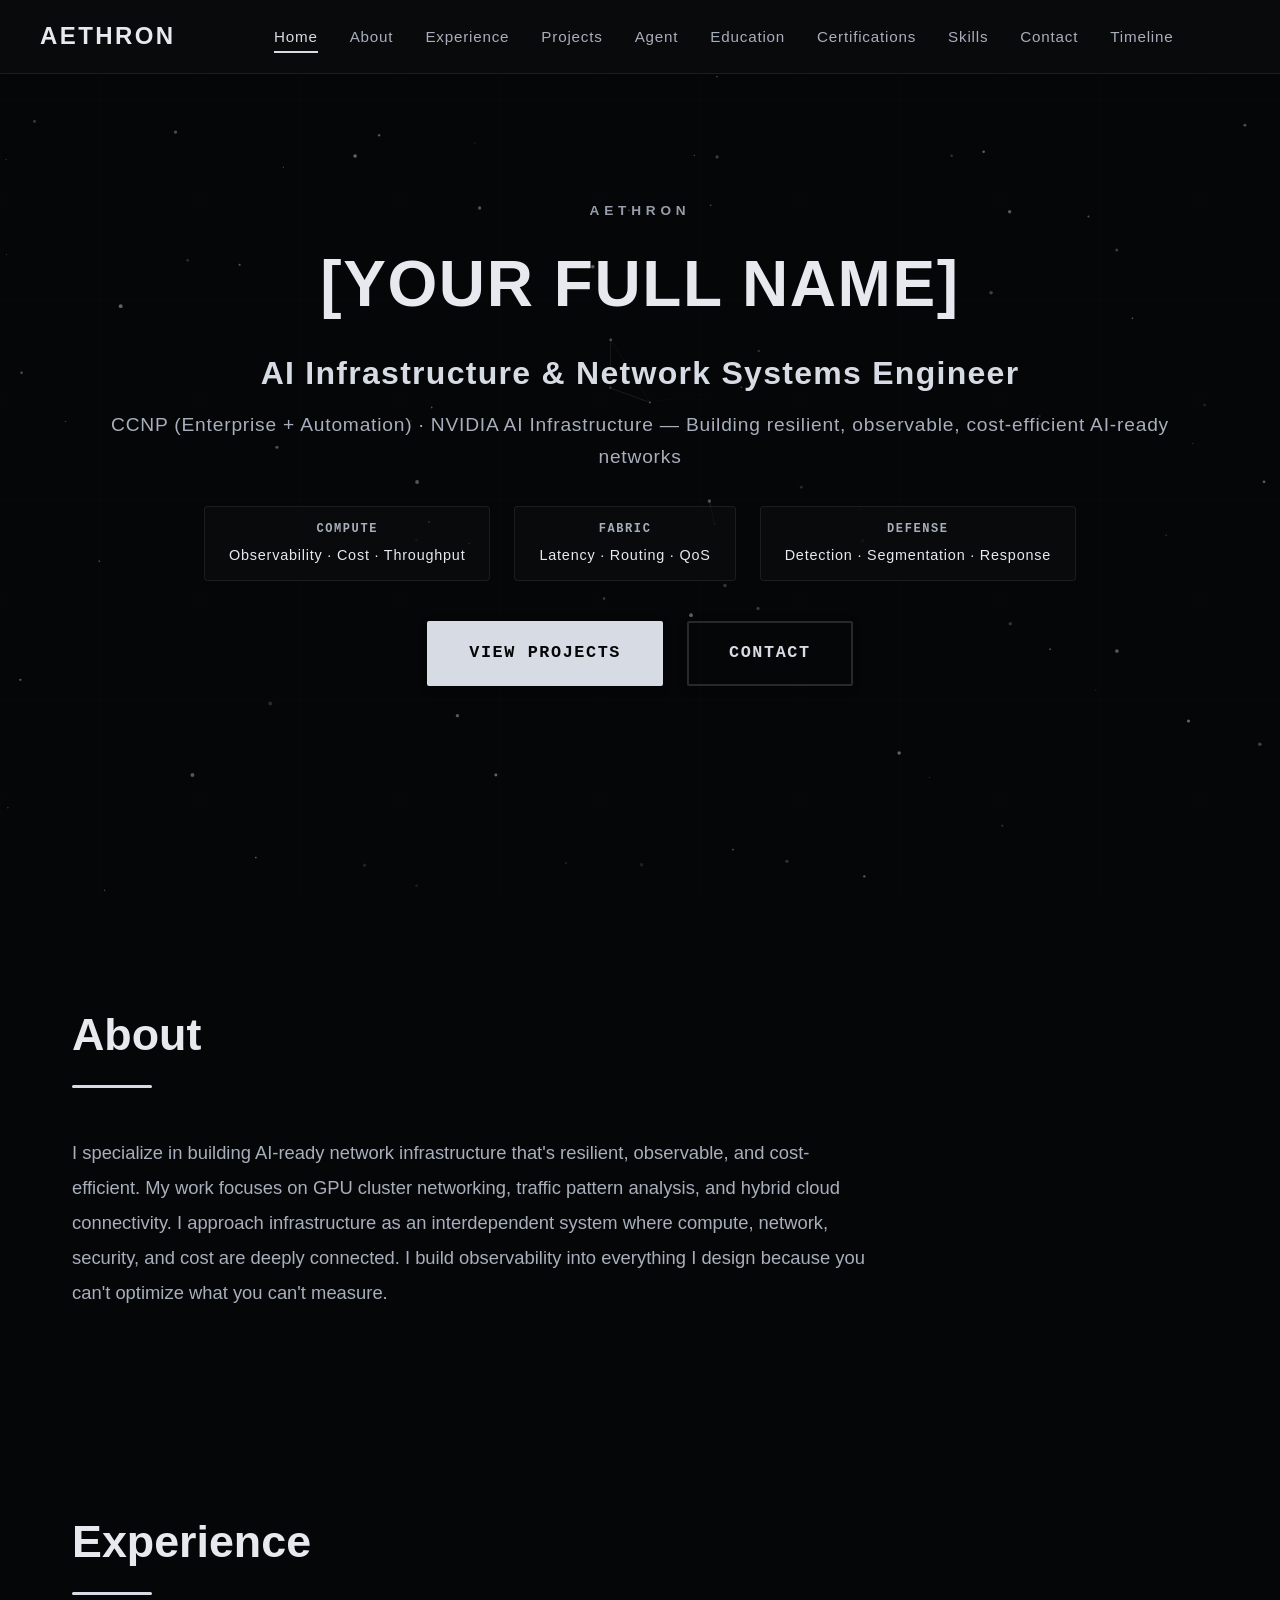
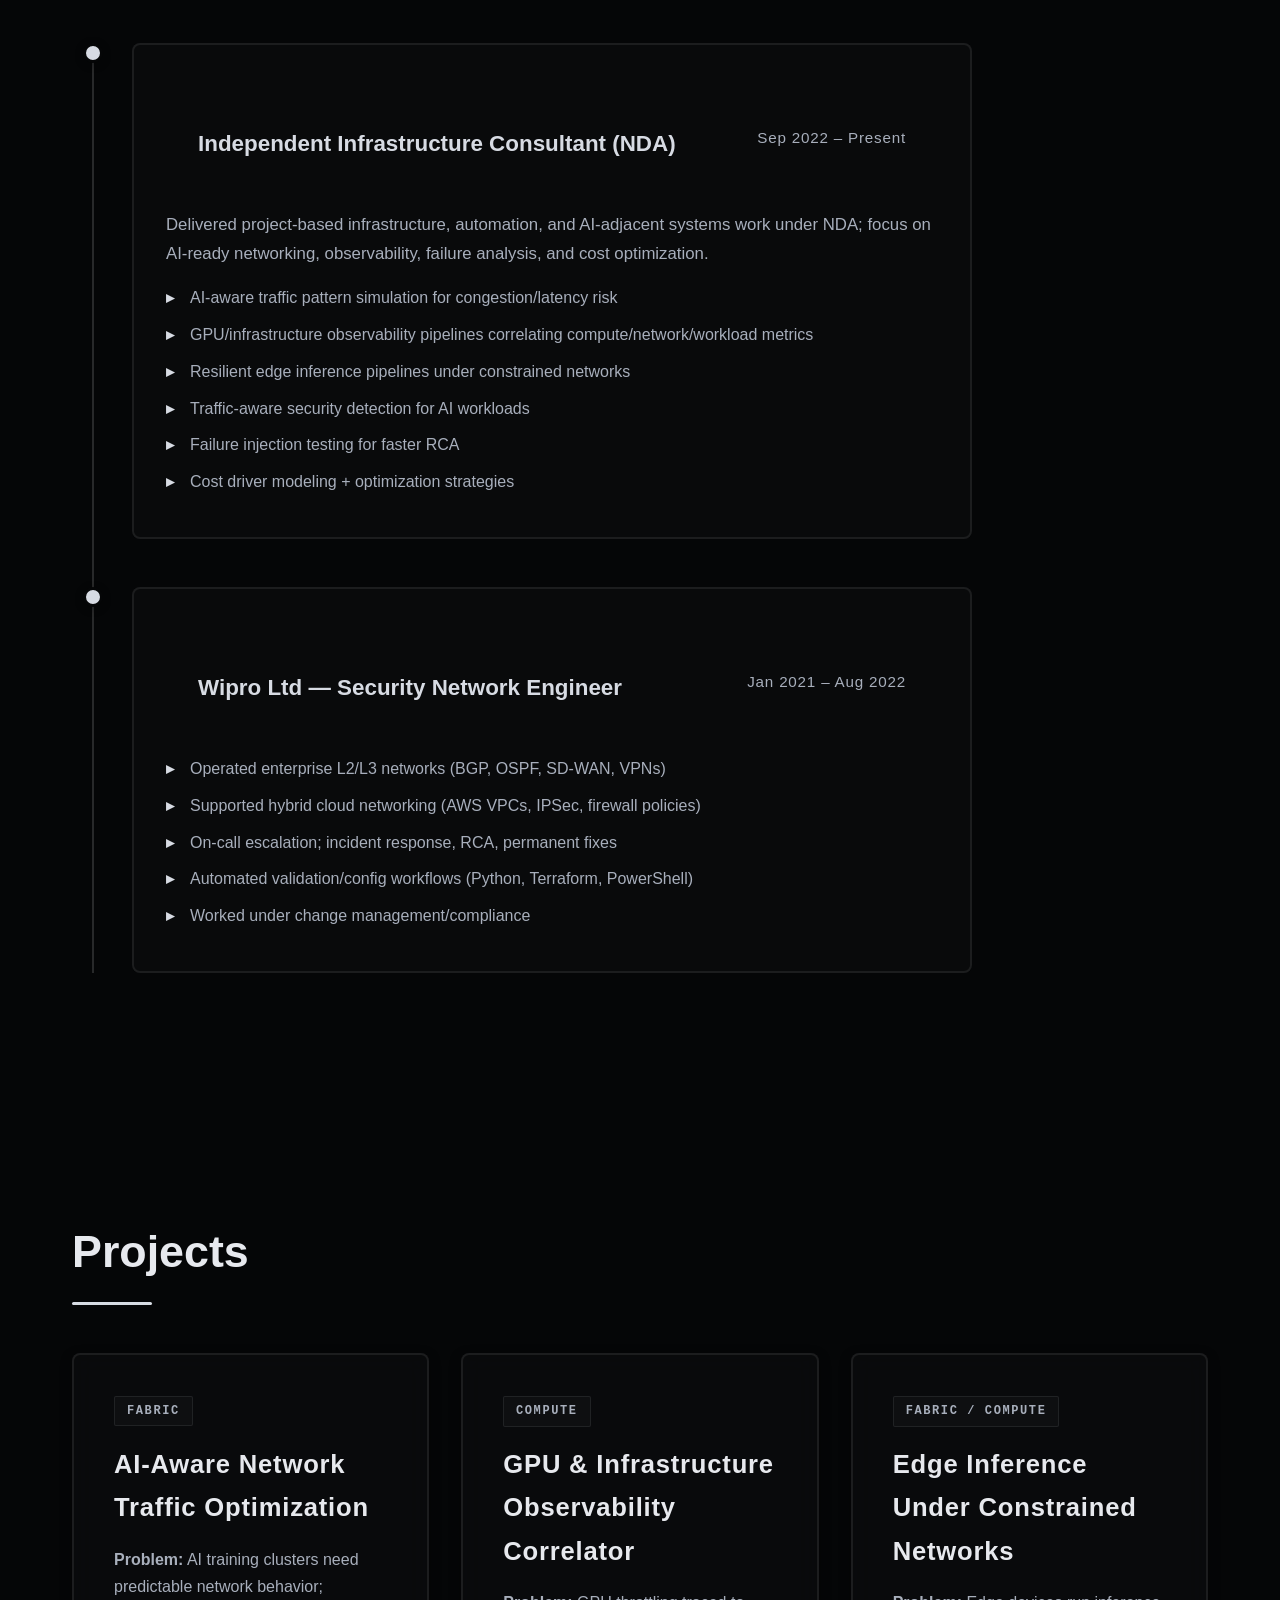
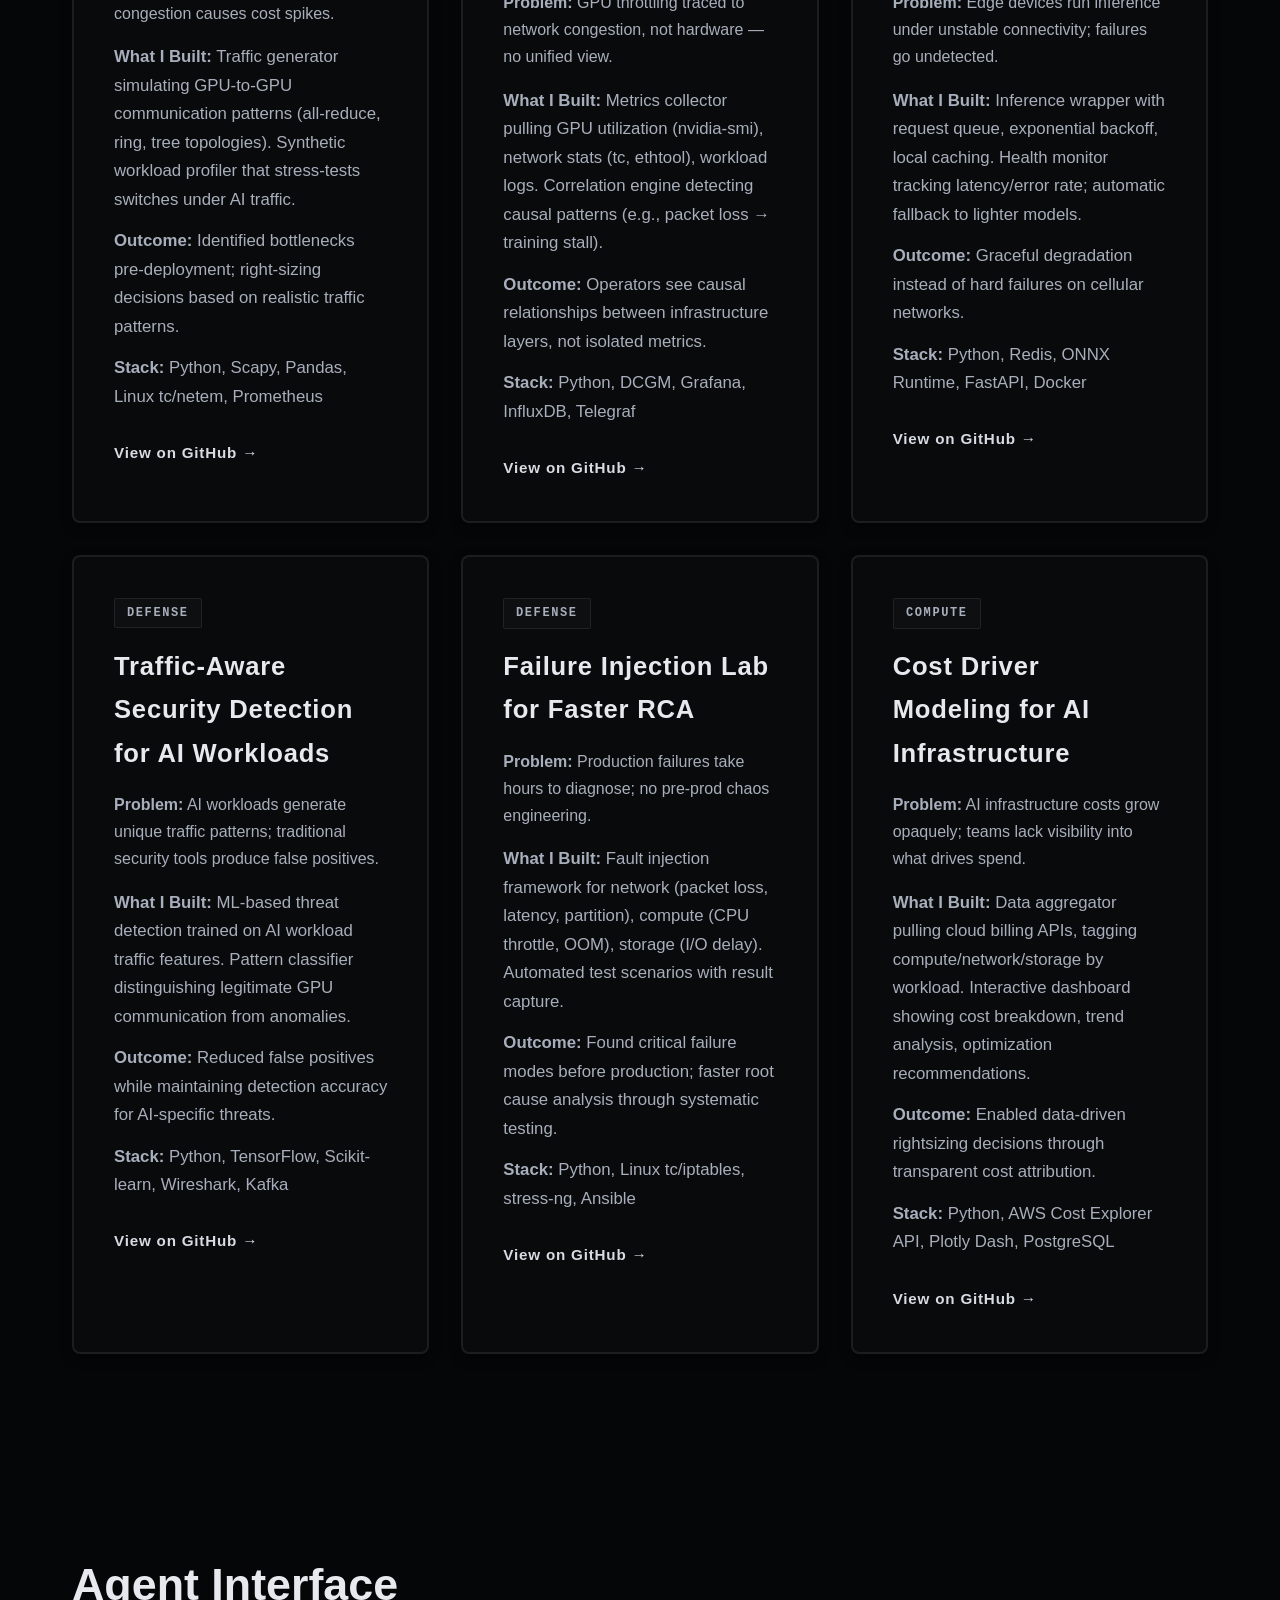
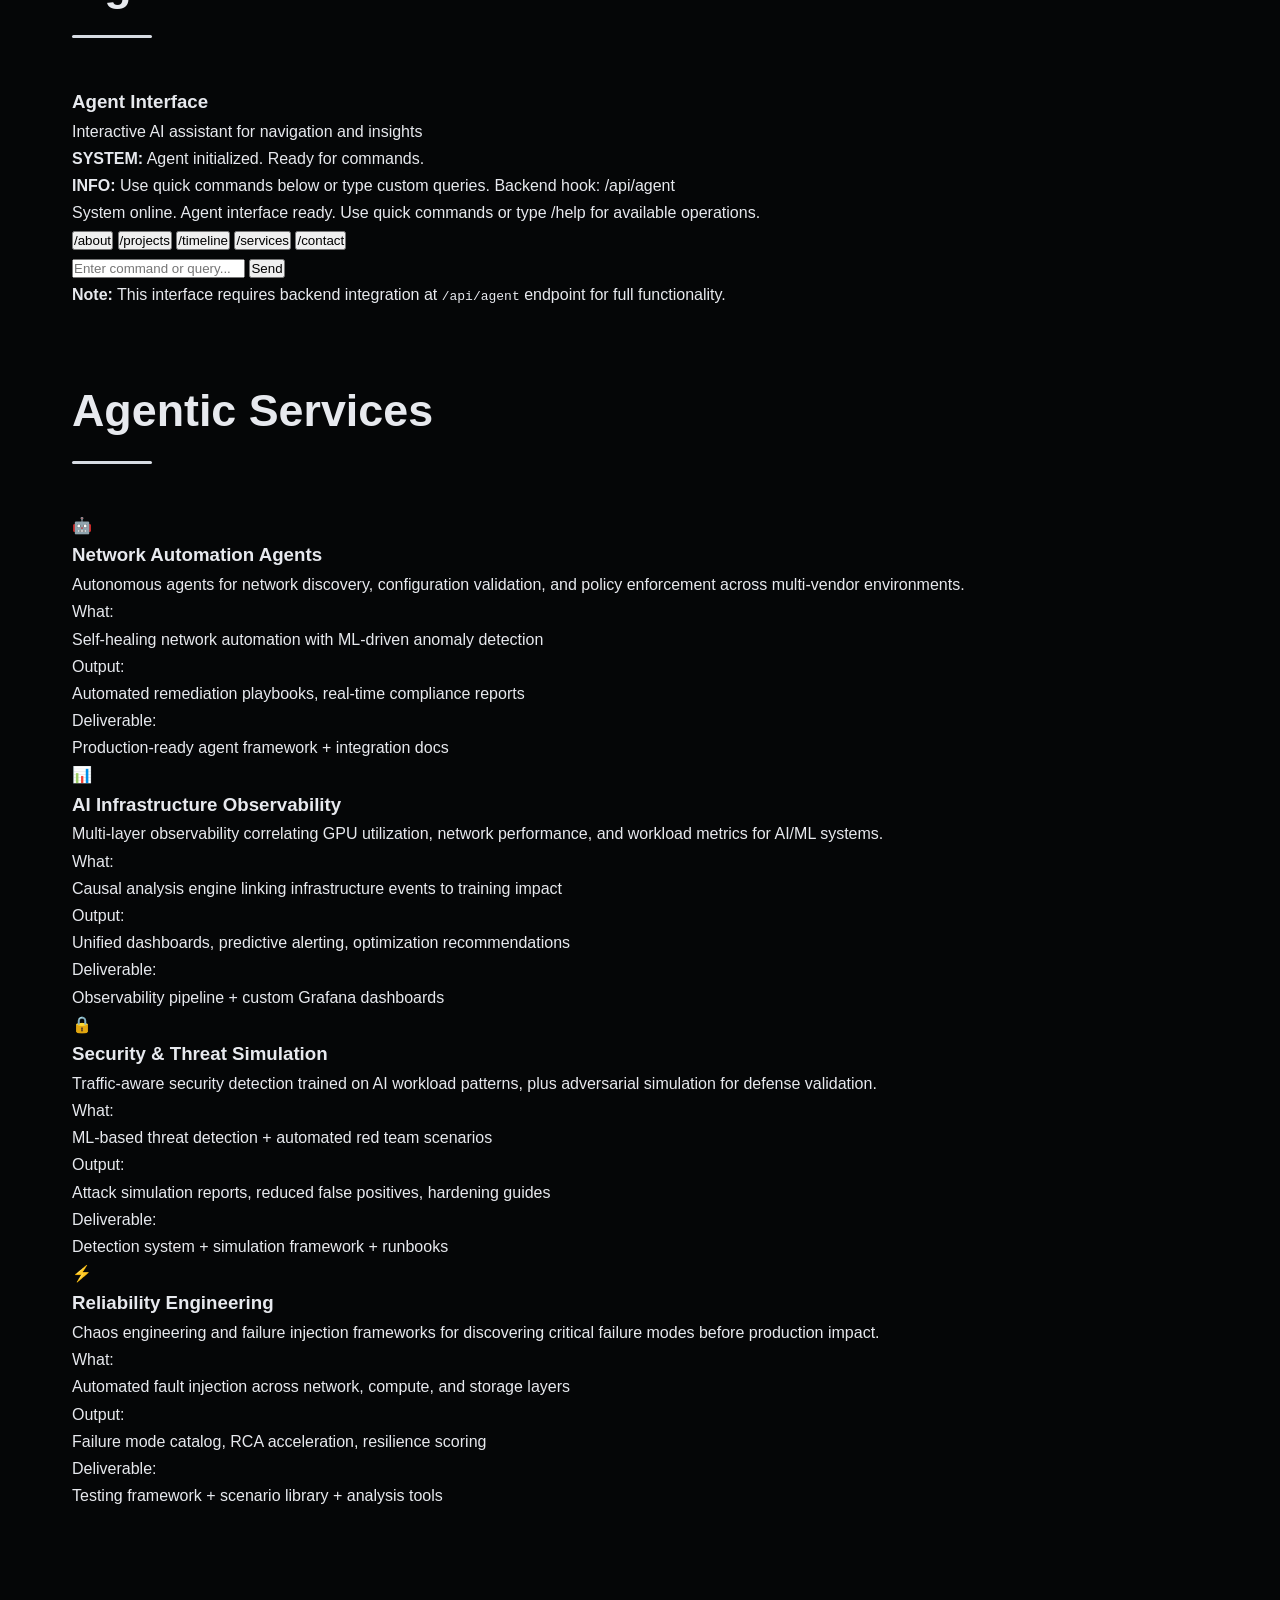
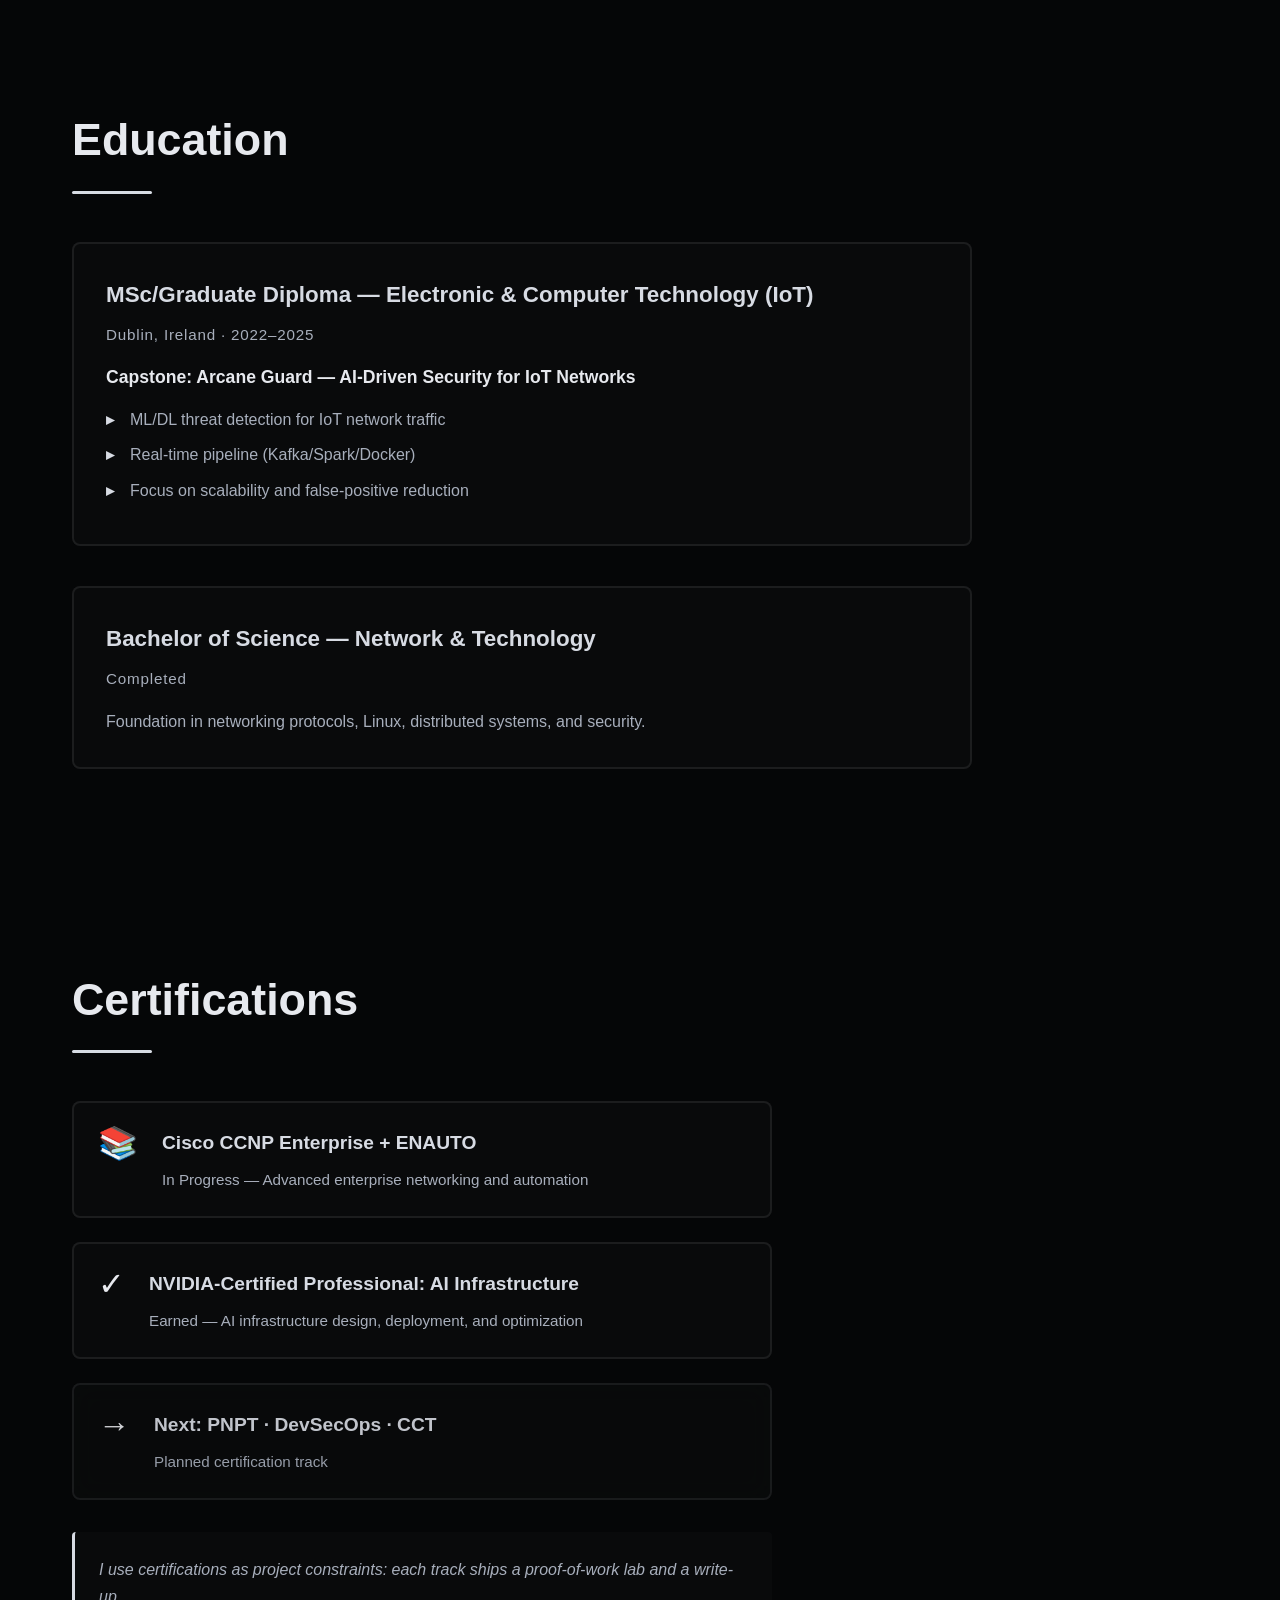
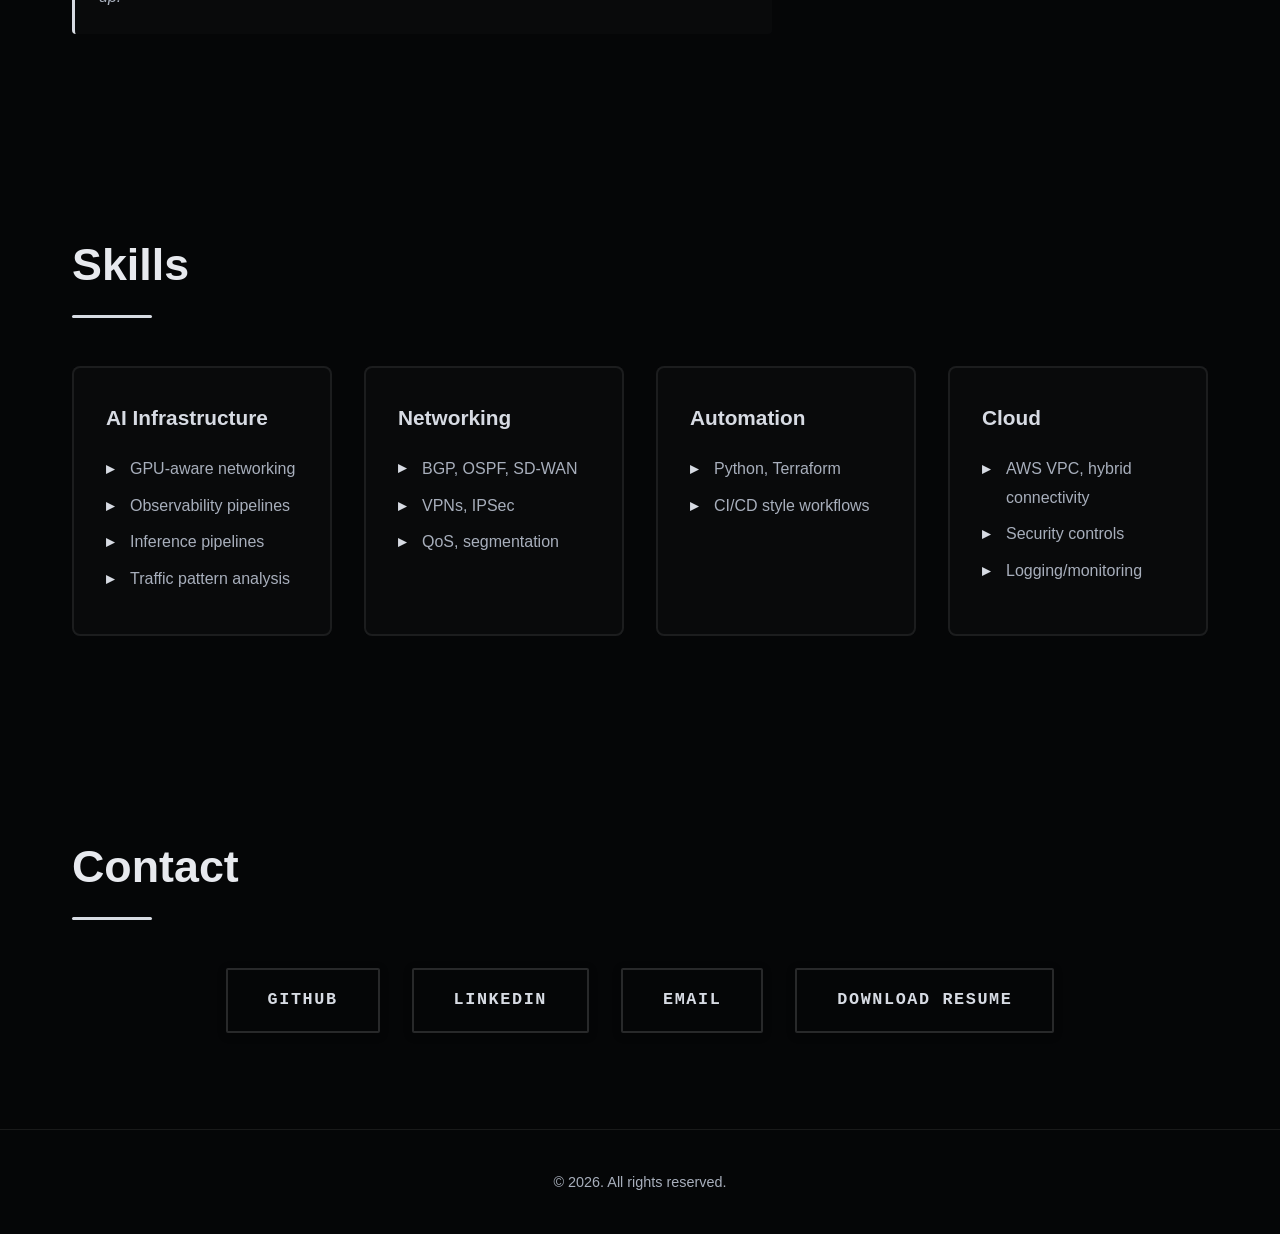
==== commit f61e00d1: "Transform site into JARVIS-style console experience - Remove background mode selector (1/2/3 buttons" ====
--- a/index.html
+++ b/index.html
@@ -18,6 +18,7 @@
                     <li><a href="#about">About</a></li>
                     <li><a href="#experience">Experience</a></li>
                     <li><a href="#projects">Projects</a></li>
+                    <li><a href="#agent">Agent</a></li>
                     <li><a href="#education">Education</a></li>
                     <li><a href="#certifications">Certifications</a></li>
                     <li><a href="#skills">Skills</a></li>
@@ -25,11 +26,7 @@
                     <li><a href="timeline.html">Timeline</a></li>
                 </ul>
             </div>
-            <div class="mode-toggle">
-                <button class="mode-button active" data-mode="compute">1</button>
-                <button class="mode-button" data-mode="fabric">2</button>
-                <button class="mode-button" data-mode="defense">3</button>
-            </div>
+
         </div>
     </nav>
 
@@ -191,6 +188,96 @@
         </div>
     </section>
 
+    <!-- Agent Section -->
+    <section id="agent">
+        <h2>Agent Interface</h2>
+        <div class="agent-container">
+            <!-- Agent Panel (JARVIS-style chat) -->
+            <div class="agent-panel">
+                <h3>Agent Interface</h3>
+                <p class="agent-panel-subtitle">Interactive AI assistant for navigation and insights</p>
+                
+                <div class="agent-messages" id="agent-messages">
+                    <div class="agent-message system-message">
+                        <strong>SYSTEM:</strong> Agent initialized. Ready for commands.
+                    </div>
+                    <div class="agent-message system-message">
+                        <strong>INFO:</strong> Use quick commands below or type custom queries. Backend hook: /api/agent
+                    </div>
+                </div>
+                
+                <div class="command-chips">
+                    <button class="command-chip" data-command="/about">/about</button>
+                    <button class="command-chip" data-command="/projects">/projects</button>
+                    <button class="command-chip" data-command="/timeline">/timeline</button>
+                    <button class="command-chip" data-command="/services">/services</button>
+                    <button class="command-chip" data-command="/contact">/contact</button>
+                </div>
+                
+                <div class="agent-input-group">
+                    <input type="text" id="agent-input" placeholder="Enter command or query..." />
+                    <button id="agent-send">Send</button>
+                </div>
+                
+                <div class="agent-note">
+                    <strong>Note:</strong> This interface requires backend integration at <code>/api/agent</code> endpoint for full functionality.
+                </div>
+            </div>
+        </div>
+
+        <!-- Agentic Services -->
+        <h2 style="margin-top: 4rem;">Agentic Services</h2>
+        <div class="services-grid">
+            <div class="service-card">
+                <div class="service-icon">🤖</div>
+                <h3>Network Automation Agents</h3>
+                <p>Autonomous agents for network discovery, configuration validation, and policy enforcement across multi-vendor environments.</p>
+                <span class="service-label">What:</span>
+                <p>Self-healing network automation with ML-driven anomaly detection</p>
+                <span class="service-label">Output:</span>
+                <p>Automated remediation playbooks, real-time compliance reports</p>
+                <span class="service-label">Deliverable:</span>
+                <p>Production-ready agent framework + integration docs</p>
+            </div>
+            
+            <div class="service-card">
+                <div class="service-icon">📊</div>
+                <h3>AI Infrastructure Observability</h3>
+                <p>Multi-layer observability correlating GPU utilization, network performance, and workload metrics for AI/ML systems.</p>
+                <span class="service-label">What:</span>
+                <p>Causal analysis engine linking infrastructure events to training impact</p>
+                <span class="service-label">Output:</span>
+                <p>Unified dashboards, predictive alerting, optimization recommendations</p>
+                <span class="service-label">Deliverable:</span>
+                <p>Observability pipeline + custom Grafana dashboards</p>
+            </div>
+            
+            <div class="service-card">
+                <div class="service-icon">🔒</div>
+                <h3>Security & Threat Simulation</h3>
+                <p>Traffic-aware security detection trained on AI workload patterns, plus adversarial simulation for defense validation.</p>
+                <span class="service-label">What:</span>
+                <p>ML-based threat detection + automated red team scenarios</p>
+                <span class="service-label">Output:</span>
+                <p>Attack simulation reports, reduced false positives, hardening guides</p>
+                <span class="service-label">Deliverable:</span>
+                <p>Detection system + simulation framework + runbooks</p>
+            </div>
+            
+            <div class="service-card">
+                <div class="service-icon">⚡</div>
+                <h3>Reliability Engineering</h3>
+                <p>Chaos engineering and failure injection frameworks for discovering critical failure modes before production impact.</p>
+                <span class="service-label">What:</span>
+                <p>Automated fault injection across network, compute, and storage layers</p>
+                <span class="service-label">Output:</span>
+                <p>Failure mode catalog, RCA acceleration, resilience scoring</p>
+                <span class="service-label">Deliverable:</span>
+                <p>Testing framework + scenario library + analysis tools</p>
+            </div>
+        </div>
+    </section>
+
     <!-- Education Section -->
     <section id="education">
         <h2>Education</h2>
@@ -292,6 +379,13 @@
         </div>
     </section>
 
+    <!-- HUD Elements -->
+    <div class="hud-corner top-left"></div>
+    <div class="hud-corner top-right"></div>
+    <div class="hud-corner bottom-left"></div>
+    <div class="hud-corner bottom-right"></div>
+    <div class="system-bar"></div>
+
     <!-- Footer -->
     <footer>
         <p>&copy; 2026. All rights reserved.</p>
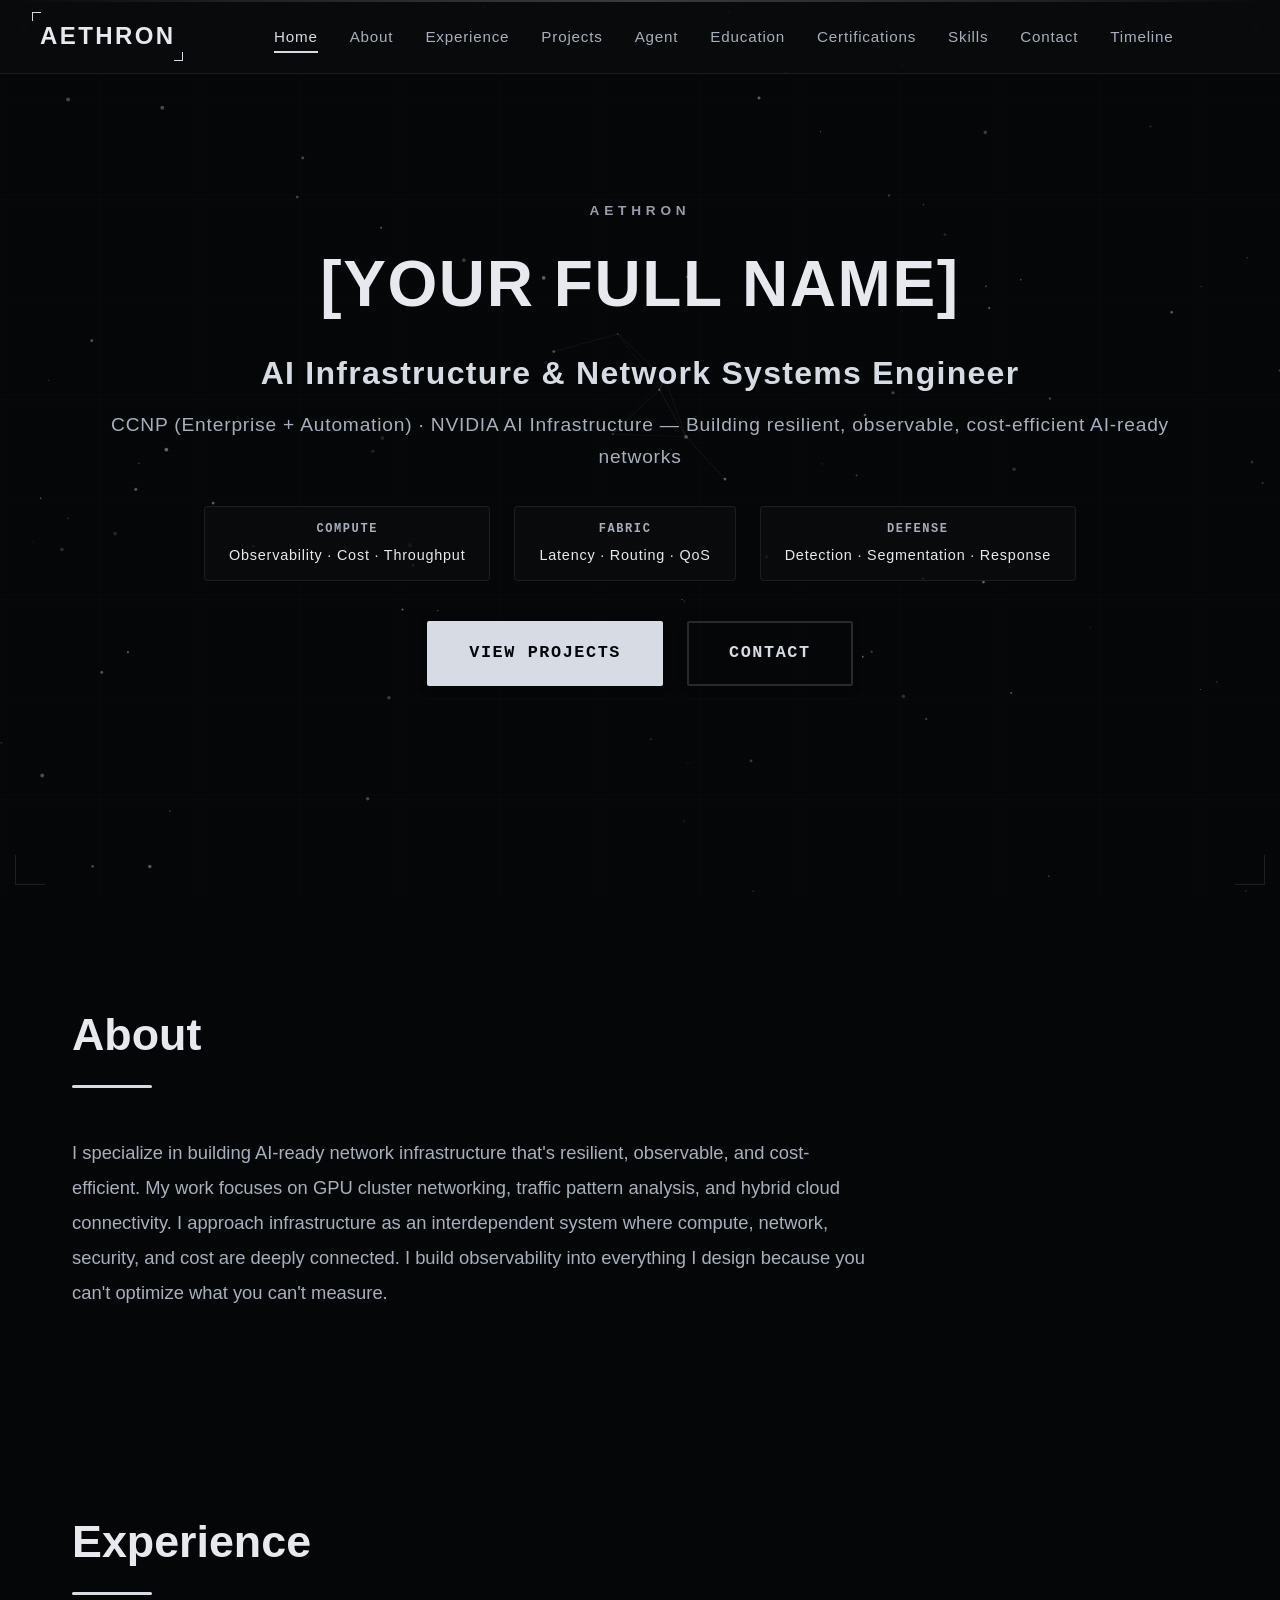
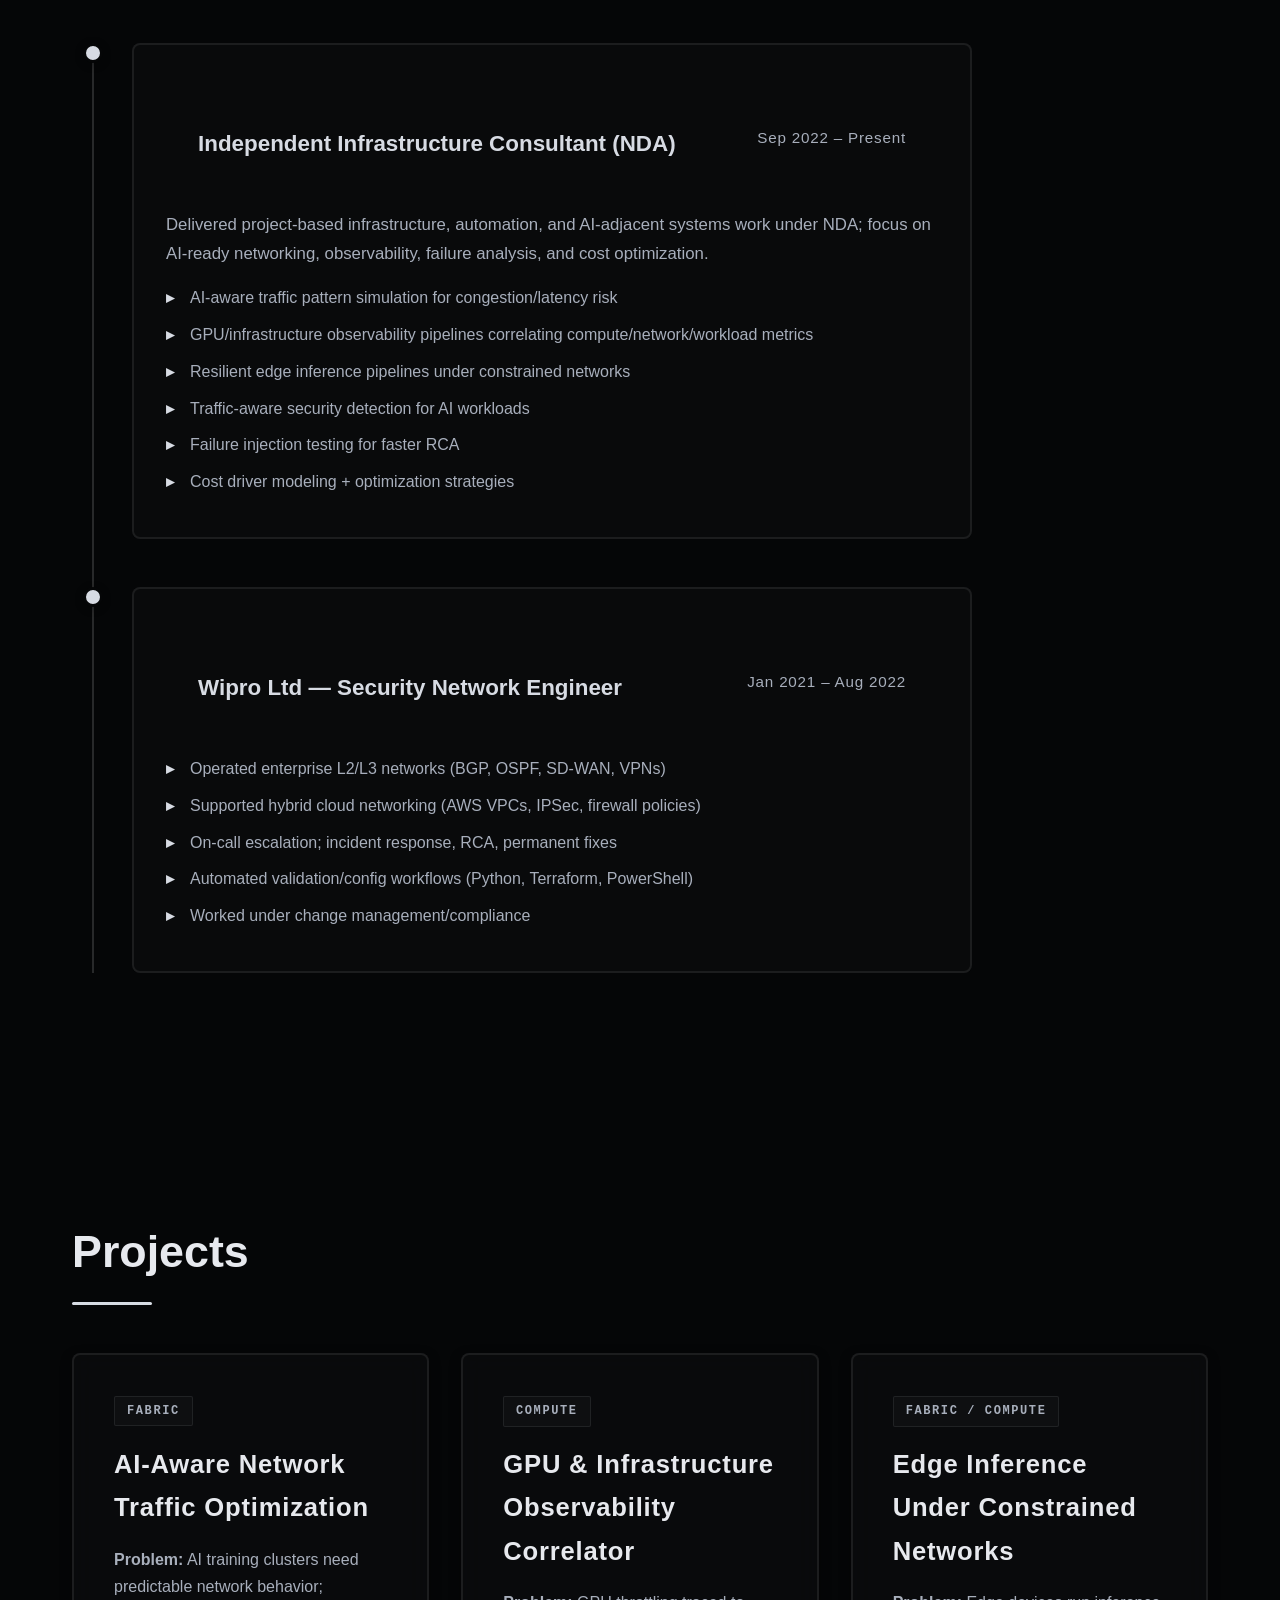
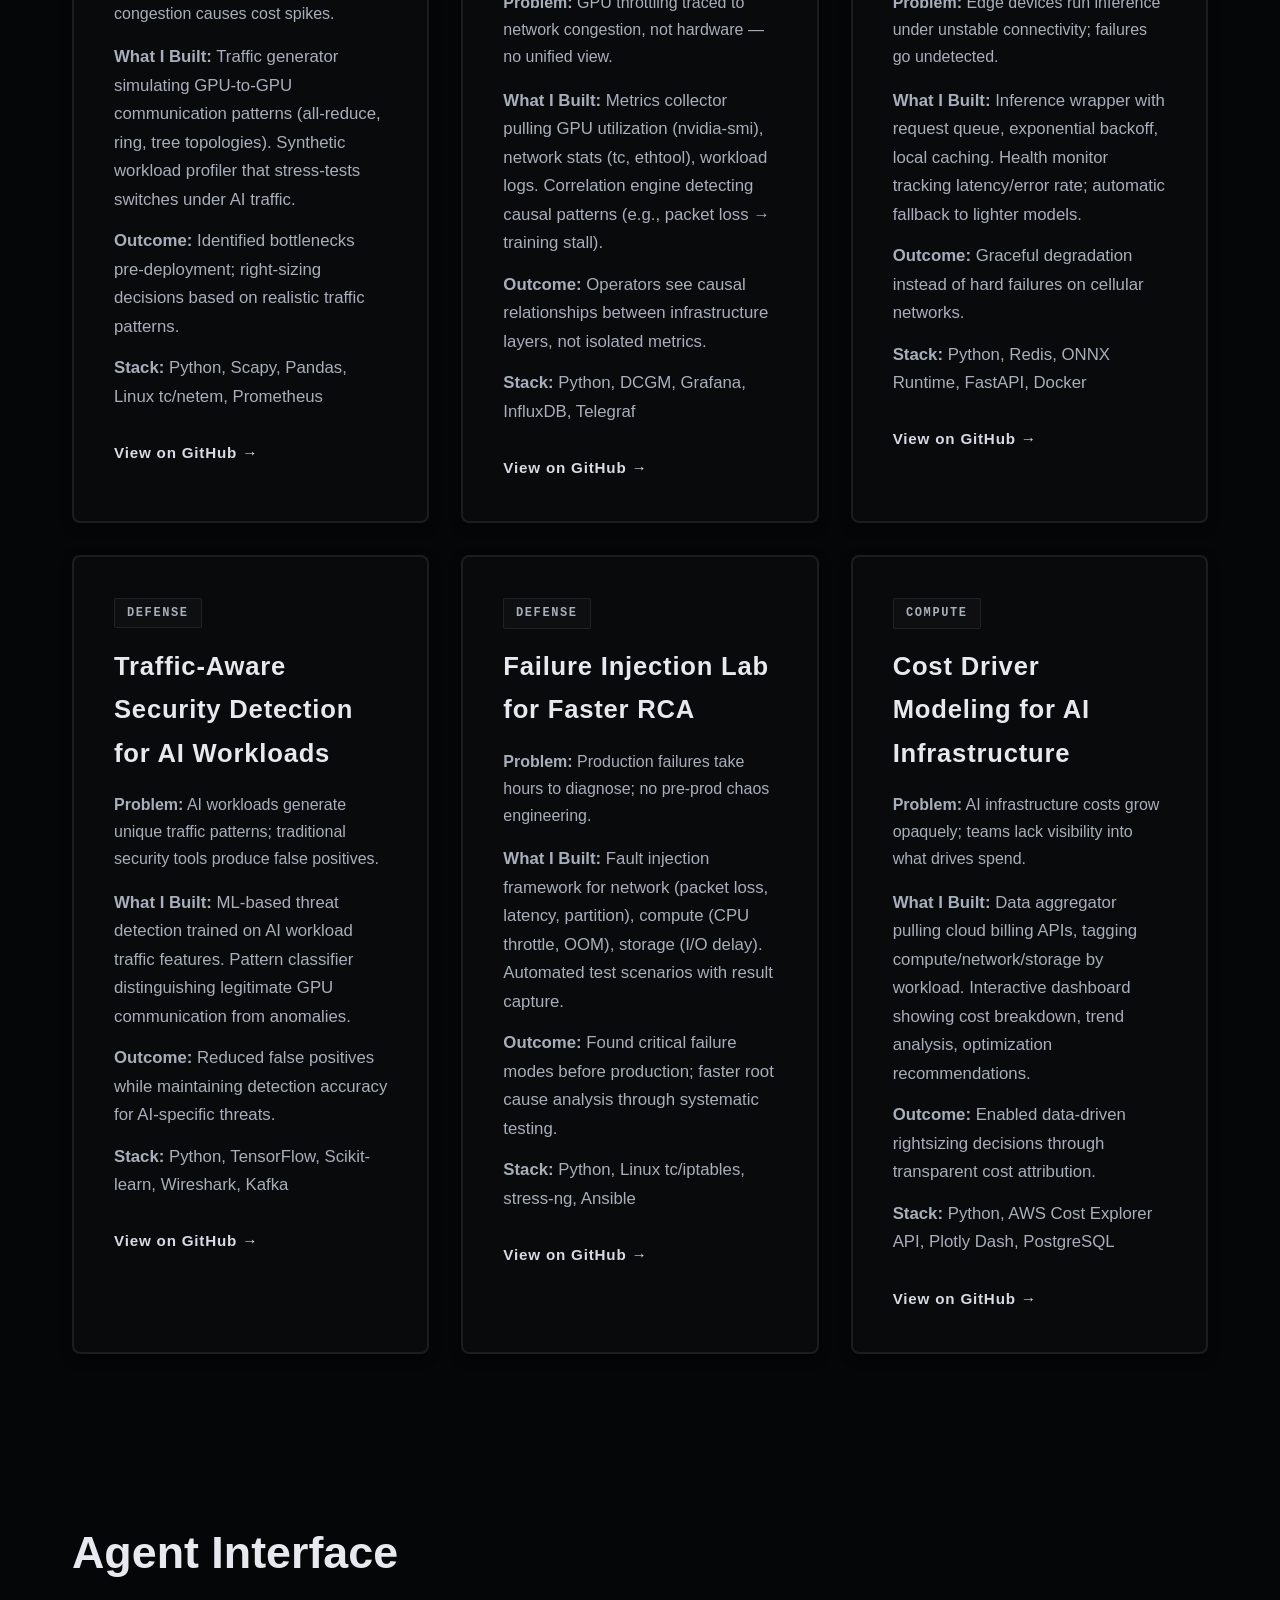
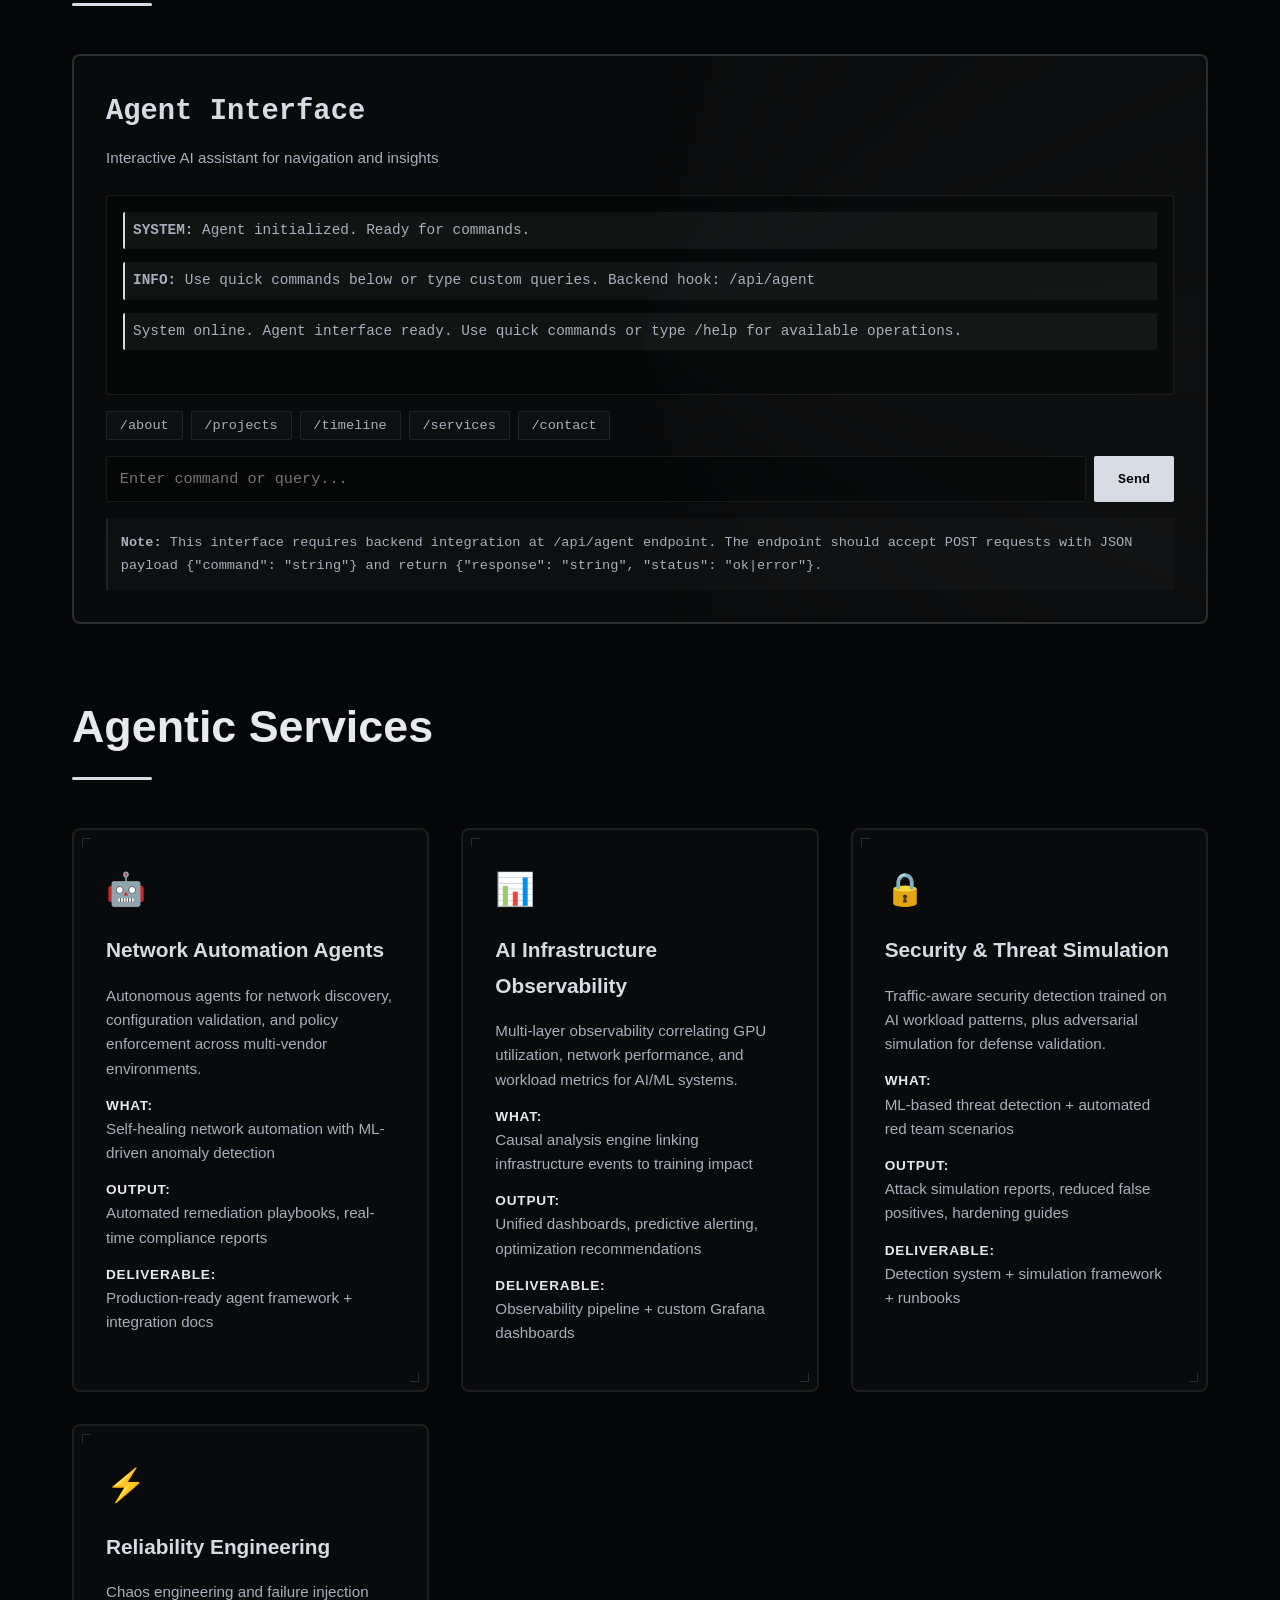
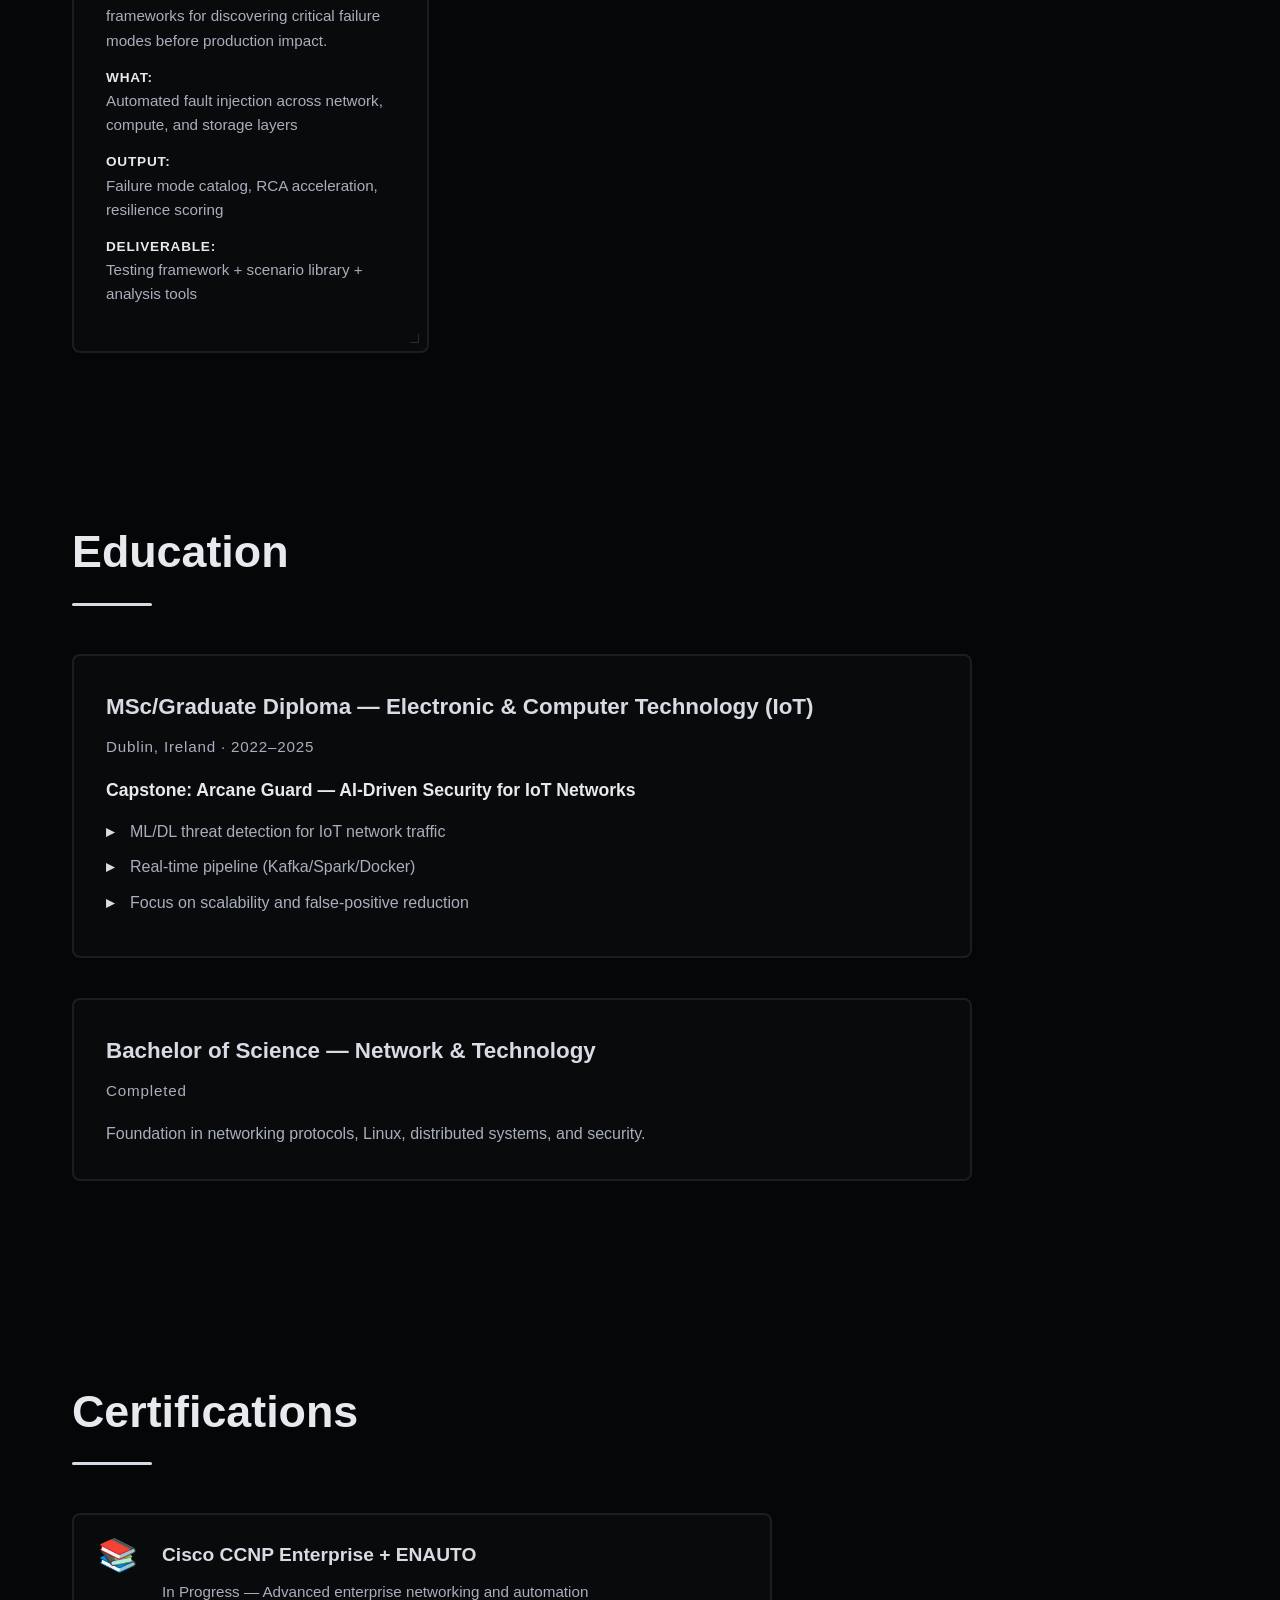
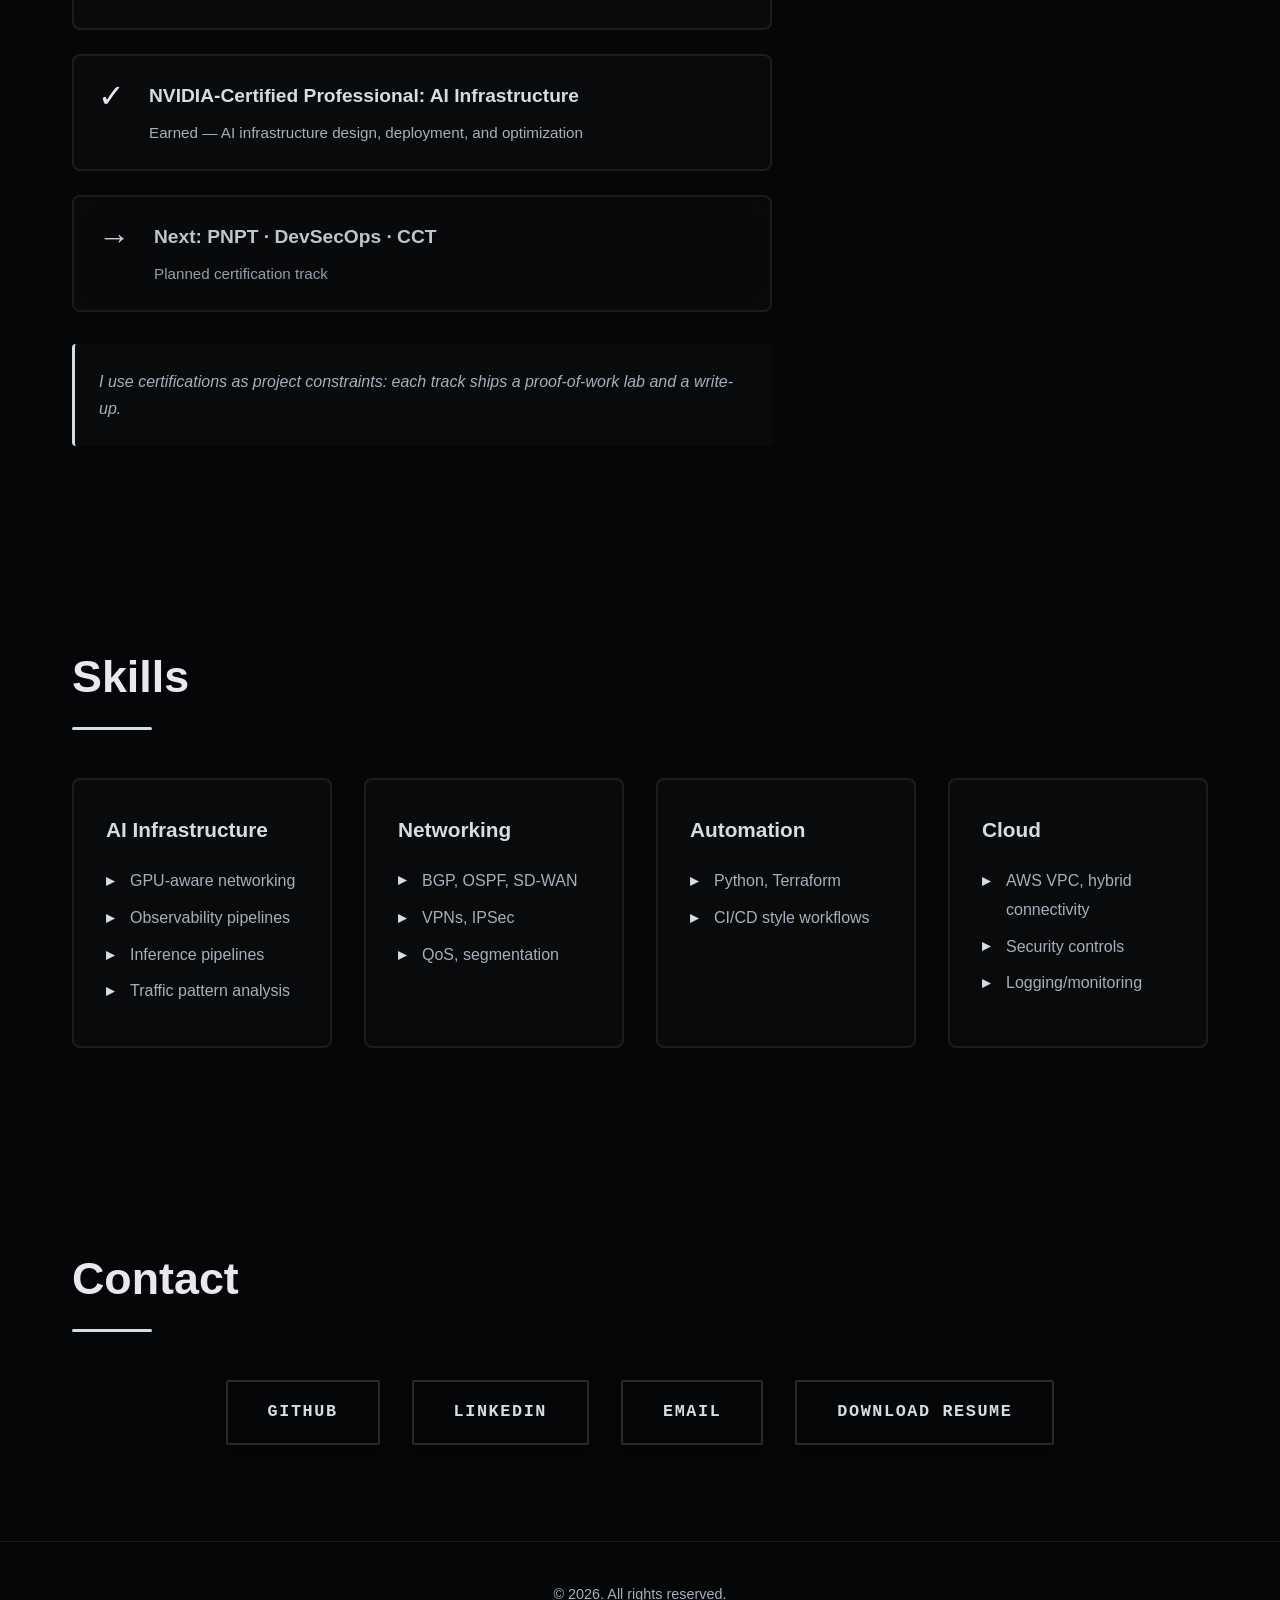
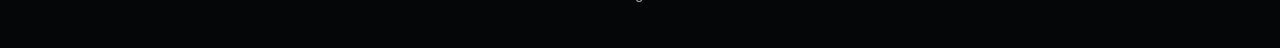
==== commit ab21d532: "Fix code review issues: remove HUD duplication, add /help command, preserve symbols, format CSS, doc" ====
--- a/index.html
+++ b/index.html
@@ -220,7 +220,9 @@
                 </div>
                 
                 <div class="agent-note">
-                    <strong>Note:</strong> This interface requires backend integration at <code>/api/agent</code> endpoint for full functionality.
+                    <strong>Note:</strong> This interface requires backend integration at <code>/api/agent</code> endpoint. 
+                    The endpoint should accept POST requests with JSON payload <code>{"command": "string"}</code> 
+                    and return <code>{"response": "string", "status": "ok|error"}</code>.
                 </div>
             </div>
         </div>
--- a/styles.css
+++ b/styles.css
@@ -1158,3 +1158,465 @@
 .compact-mode .month-context h4 {
   margin-bottom: 0;
 }
+
+/* HUD Elements */
+.hud-corner {
+  position: fixed;
+  width: 30px;
+  height: 30px;
+  border: 1px solid rgba(255, 255, 255, 0.1);
+  z-index: 999;
+  pointer-events: none;
+}
+.hud-corner.top-left { top: 15px; left: 15px; border-right: none; border-bottom: none; }
+.hud-corner.top-right { top: 15px; right: 15px; border-left: none; border-bottom: none; }
+.hud-corner.bottom-left { bottom: 15px; left: 15px; border-right: none; border-top: none; }
+.hud-corner.bottom-right { bottom: 15px; right: 15px; border-left: none; border-top: none; }
+
+.system-bar {
+  position: fixed;
+  top: 0;
+  left: 0;
+  right: 0;
+  height: 2px;
+  background: linear-gradient(90deg, transparent 0%, rgba(255, 255, 255, 0.1) 20%, rgba(255, 255, 255, 0.2) 50%, rgba(255, 255, 255, 0.1) 80%, transparent 100%);
+  z-index: 1001;
+  animation: systemPulse 4s ease-in-out infinite;
+}
+
+@keyframes systemPulse {
+  0%, 100% { opacity: 0.3; }
+  50% { opacity: 0.6; }
+}
+
+body::after {
+  content: '';
+  position: fixed;
+  top: 0;
+  left: 0;
+  width: 100%;
+  height: 100%;
+  background: linear-gradient(to bottom, transparent 50%, rgba(255, 255, 255, 0.01) 50%);
+  background-size: 100% 4px;
+  z-index: 998;
+  pointer-events: none;
+  opacity: 0.5;
+}
+
+/* Corner brackets for logo */
+.nav-logo::before,
+.nav-logo::after {
+  content: '';
+  position: absolute;
+  width: 8px;
+  height: 8px;
+  border: 1px solid var(--highlight);
+}
+.nav-logo::before { top: -4px; left: -8px; border-right: none; border-bottom: none; }
+.nav-logo::after { bottom: -4px; right: -8px; border-left: none; border-top: none; }
+
+.nav-logo { position: relative; }
+
+/* Agent Section */
+#agent { padding: 4rem 2rem; }
+
+.agent-container {
+  display: grid;
+  grid-template-columns: 1fr;
+  gap: 3rem;
+  max-width: 1200px;
+  margin: 0 auto;
+}
+
+.agent-panel {
+  background: var(--surface);
+  border: 2px solid var(--border-strong);
+  border-radius: 8px;
+  padding: 2rem;
+  position: relative;
+  overflow: hidden;
+}
+
+.agent-panel::before {
+  content: '';
+  position: absolute;
+  top: 50%;
+  left: 50%;
+  width: 200%;
+  height: 200%;
+  background: conic-gradient(from 0deg, transparent 0deg, rgba(255, 255, 255, 0.02) 90deg, transparent 180deg);
+  transform: translate(-50%, -50%) rotate(0deg);
+  animation: radarSweep 8s linear infinite;
+  pointer-events: none;
+  z-index: 0;
+}
+
+@keyframes radarSweep {
+  from { transform: translate(-50%, -50%) rotate(0deg); }
+  to { transform: translate(-50%, -50%) rotate(360deg); }
+}
+
+.agent-panel > * { 
+  position: relative; 
+  z-index: 1; 
+}
+
+.agent-panel h3 { 
+  color: var(--highlight); 
+  font-size: 1.8rem; 
+  font-weight: 600; 
+  margin-bottom: 0.5rem; 
+  font-family: 'Courier New', Courier, monospace; 
+}
+
+.agent-panel-subtitle { 
+  color: var(--text-muted); 
+  font-size: 0.95rem; 
+  margin-bottom: 1.5rem; 
+}
+
+.agent-messages {
+  background: rgba(0, 0, 0, 0.3);
+  border: 1px solid var(--border);
+  border-radius: 4px;
+  padding: 1rem;
+  min-height: 200px;
+  max-height: 300px;
+  overflow-y: auto;
+  margin-bottom: 1rem;
+  font-family: 'Courier New', Courier, monospace;
+  font-size: 0.9rem;
+}
+
+.agent-message {
+  margin-bottom: 0.8rem;
+  padding: 0.5rem;
+  border-radius: 2px;
+  line-height: 1.5;
+}
+
+.system-message {
+  background: rgba(255, 255, 255, 0.05);
+  color: var(--text-muted);
+  border-left: 2px solid var(--highlight);
+}
+
+.user-message {
+  background: rgba(255, 255, 255, 0.08);
+  color: var(--text-primary);
+  text-align: right;
+  border-right: 2px solid var(--highlight);
+}
+
+.command-chips {
+  display: flex;
+  gap: 0.5rem;
+  flex-wrap: wrap;
+  margin-bottom: 1rem;
+}
+
+.command-chip {
+  padding: 0.4rem 0.8rem;
+  background: var(--surface-2);
+  border: 1px solid var(--border);
+  border-radius: 2px;
+  font-size: 0.85rem;
+  font-family: 'Courier New', Courier, monospace;
+  color: var(--text-muted);
+  cursor: pointer;
+  transition: var(--transition-smooth);
+}
+
+.command-chip:hover {
+  background: rgba(255, 255, 255, 0.1);
+  border-color: var(--highlight);
+  color: var(--highlight);
+}
+
+.agent-input-group { display: flex; gap: 0.5rem; }
+
+#agent-input {
+  flex: 1;
+  padding: 0.8rem;
+  background: rgba(0, 0, 0, 0.3);
+  border: 1px solid var(--border);
+  border-radius: 2px;
+  color: var(--text-primary);
+  font-family: 'Courier New', Courier, monospace;
+  font-size: 0.95rem;
+}
+
+#agent-input:focus { outline: none; border-color: var(--highlight); }
+
+#agent-send {
+  padding: 0.8rem 1.5rem;
+  background: var(--highlight);
+  color: var(--bg-primary);
+  border: none;
+  border-radius: 2px;
+  font-weight: 600;
+  font-family: 'Courier New', Courier, monospace;
+  cursor: pointer;
+  transition: var(--transition-smooth);
+}
+
+#agent-send:hover { background: var(--text-primary); }
+
+.agent-note {
+  margin-top: 1rem;
+  padding: 0.8rem;
+  background: rgba(255, 255, 255, 0.02);
+  border-left: 2px solid var(--border);
+  font-size: 0.85rem;
+  color: var(--text-muted);
+  font-family: 'Courier New', Courier, monospace;
+}
+
+.services-grid {
+  display: grid;
+  grid-template-columns: repeat(auto-fit, minmax(280px, 1fr));
+  gap: 2rem;
+}
+
+.service-card {
+  background: var(--surface);
+  border: 2px solid var(--border);
+  border-radius: 8px;
+  padding: 2rem;
+  position: relative;
+  transition: var(--transition-smooth);
+}
+
+.service-card::before,
+.service-card::after {
+  content: '';
+  position: absolute;
+  width: 8px;
+  height: 8px;
+  border: 1px solid var(--border-strong);
+  transition: var(--transition-smooth);
+}
+
+.service-card::before { top: 8px; left: 8px; border-right: none; border-bottom: none; }
+.service-card::after { bottom: 8px; right: 8px; border-left: none; border-top: none; }
+
+.service-card:hover {
+  border-color: var(--border-strong);
+  box-shadow: var(--shadow-card);
+  transform: translateY(-4px);
+}
+
+.service-card:hover::before,
+.service-card:hover::after { border-color: var(--highlight); }
+
+.service-icon { font-size: 2rem; margin-bottom: 1rem; }
+.service-card h3 { color: var(--highlight); font-size: 1.3rem; font-weight: 600; margin-bottom: 1rem; }
+.service-card p { color: var(--text-muted); line-height: 1.6; font-size: 0.95rem; margin-bottom: 0.8rem; }
+.service-label { font-weight: 600; color: var(--text-primary); font-size: 0.85rem; text-transform: uppercase; letter-spacing: 0.05rem; display: block; margin-top: 0.5rem; }
+
+/* Timeline Console */
+.timeline-main {
+  display: grid;
+  grid-template-columns: 300px 1fr;
+  gap: 2rem;
+  max-width: 1400px;
+  margin: 0 auto;
+  padding: 2rem;
+}
+
+.command-console {
+  background: var(--surface);
+  border: 2px solid var(--border-strong);
+  border-radius: 8px;
+  padding: 1.5rem;
+  height: fit-content;
+  position: sticky;
+  top: 100px;
+}
+
+.command-console h3 { color: var(--highlight); font-size: 1.2rem; font-weight: 600; margin-bottom: 1rem; font-family: 'Courier New', Courier, monospace; }
+
+.console-section { margin-bottom: 1.5rem; }
+.console-section h4 { color: var(--text-muted); font-size: 0.85rem; font-weight: 600; text-transform: uppercase; letter-spacing: 0.1rem; margin-bottom: 0.5rem; }
+
+#timeline-search {
+  width: 100%;
+  padding: 0.6rem;
+  background: rgba(0, 0, 0, 0.3);
+  border: 1px solid var(--border);
+  border-radius: 2px;
+  color: var(--text-primary);
+  font-family: 'Courier New', Courier, monospace;
+  font-size: 0.9rem;
+}
+
+#timeline-search:focus { outline: none; border-color: var(--highlight); }
+
+.console-buttons { display: flex; flex-direction: column; gap: 0.5rem; }
+
+.console-btn {
+  padding: 0.6rem;
+  background: var(--surface-2);
+  border: 1px solid var(--border);
+  border-radius: 2px;
+  color: var(--text-muted);
+  font-family: 'Courier New', Courier, monospace;
+  font-size: 0.85rem;
+  cursor: pointer;
+  transition: var(--transition-smooth);
+  text-align: left;
+}
+
+.console-btn:hover,
+.console-btn.active {
+  background: rgba(255, 255, 255, 0.1);
+  border-color: var(--highlight);
+  color: var(--highlight);
+}
+
+.year-jump-buttons { display: flex; flex-wrap: wrap; gap: 0.4rem; }
+
+.year-jump-btn {
+  padding: 0.4rem 0.8rem;
+  background: var(--surface-2);
+  border: 1px solid var(--border);
+  border-radius: 2px;
+  color: var(--text-muted);
+  font-family: 'Courier New', Courier, monospace;
+  font-size: 0.8rem;
+  cursor: pointer;
+  transition: var(--transition-smooth);
+}
+
+.year-jump-btn:hover {
+  background: rgba(255, 255, 255, 0.1);
+  border-color: var(--highlight);
+  color: var(--highlight);
+}
+
+#system-log {
+  background: rgba(0, 0, 0, 0.4);
+  border: 1px solid var(--border);
+  border-radius: 2px;
+  padding: 0.8rem;
+  max-height: 200px;
+  overflow-y: auto;
+  font-family: 'Courier New', Courier, monospace;
+  font-size: 0.75rem;
+}
+
+.log-entry { color: var(--text-muted); margin-bottom: 0.3rem; line-height: 1.4; }
+
+.timeline-container { margin-bottom: 4rem; }
+
+.year-section { margin-bottom: 3rem; }
+
+.year-header {
+  font-size: 2rem;
+  color: var(--text-primary);
+  margin-bottom: 1.5rem;
+  padding-bottom: 0.5rem;
+  border-bottom: 2px solid var(--border);
+  display: flex;
+  align-items: center;
+  gap: 1rem;
+}
+
+.year-badge {
+  background: var(--highlight);
+  color: var(--bg-primary);
+  padding: 0.3rem 0.8rem;
+  border-radius: 2px;
+  font-size: 1.2rem;
+  font-weight: 700;
+  font-family: 'Courier New', Courier, monospace;
+}
+
+.month-item {
+  background: var(--surface);
+  border: 1px solid var(--border);
+  border-radius: 8px;
+  margin-bottom: 1rem;
+  overflow: hidden;
+  transition: var(--transition-smooth);
+}
+
+.month-header {
+  padding: 1rem 1.5rem;
+  background: var(--surface-2);
+  cursor: pointer;
+  display: flex;
+  justify-content: space-between;
+  align-items: center;
+  transition: var(--transition-smooth);
+}
+
+.month-header:hover { background: rgba(255, 255, 255, 0.05); }
+
+.month-title { font-size: 1.1rem; font-weight: 600; color: var(--text-primary); }
+.month-toggle { color: var(--text-muted); font-size: 1rem; transition: transform 0.3s ease; }
+
+.month-item.open .month-toggle { transform: rotate(180deg); }
+
+.month-content {
+  max-height: 0;
+  overflow: hidden;
+  transition: max-height 0.3s ease, opacity 0.3s ease;
+  opacity: 0;
+}
+
+.month-item.open .month-content {
+  max-height: 2000px;
+  opacity: 1;
+  padding: 1.5rem;
+}
+
+.month-details { display: flex; flex-direction: column; gap: 1.5rem; }
+
+.detail-section h4 { color: var(--highlight); font-size: 0.95rem; font-weight: 600; margin-bottom: 0.5rem; text-transform: uppercase; letter-spacing: 0.1rem; }
+.detail-section p { color: var(--text-muted); line-height: 1.7; }
+.detail-section ul { list-style: none; padding: 0; margin: 0; }
+.detail-section li { color: var(--text-muted); line-height: 1.7; padding-left: 1.5rem; position: relative; margin-bottom: 0.5rem; }
+.detail-section li::before { content: '▸'; position: absolute; left: 0; color: var(--highlight); font-weight: bold; }
+
+.evidence-links { display: flex; gap: 1rem; flex-wrap: wrap; }
+
+.evidence-link {
+  display: inline-flex;
+  align-items: center;
+  gap: 0.5rem;
+  padding: 0.5rem 1rem;
+  background: var(--surface-2);
+  color: var(--highlight);
+  text-decoration: none;
+  border: 1px solid var(--border);
+  border-radius: 4px;
+  font-size: 0.85rem;
+  transition: var(--transition-smooth);
+}
+
+.evidence-link:hover {
+  background: rgba(255, 255, 255, 0.05);
+  border-color: var(--border-strong);
+  color: var(--text-primary);
+}
+
+body.focus-mode #canvas-background { opacity: 0.2; }
+body.focus-mode .system-bar,
+body.focus-mode .hud-corner { display: none; }
+body.focus-mode .command-console { opacity: 0.5; }
+
+@media (max-width: 992px) {
+  .timeline-main { grid-template-columns: 1fr; }
+  .command-console { position: relative; top: 0; }
+}
+
+@media (max-width: 768px) {
+  .services-grid { grid-template-columns: 1fr; }
+  .agent-container { grid-template-columns: 1fr; }
+}
+
+@media (prefers-reduced-motion: reduce) {
+  .system-bar { animation: none !important; }
+  .agent-panel::before { animation: none !important; }
+}
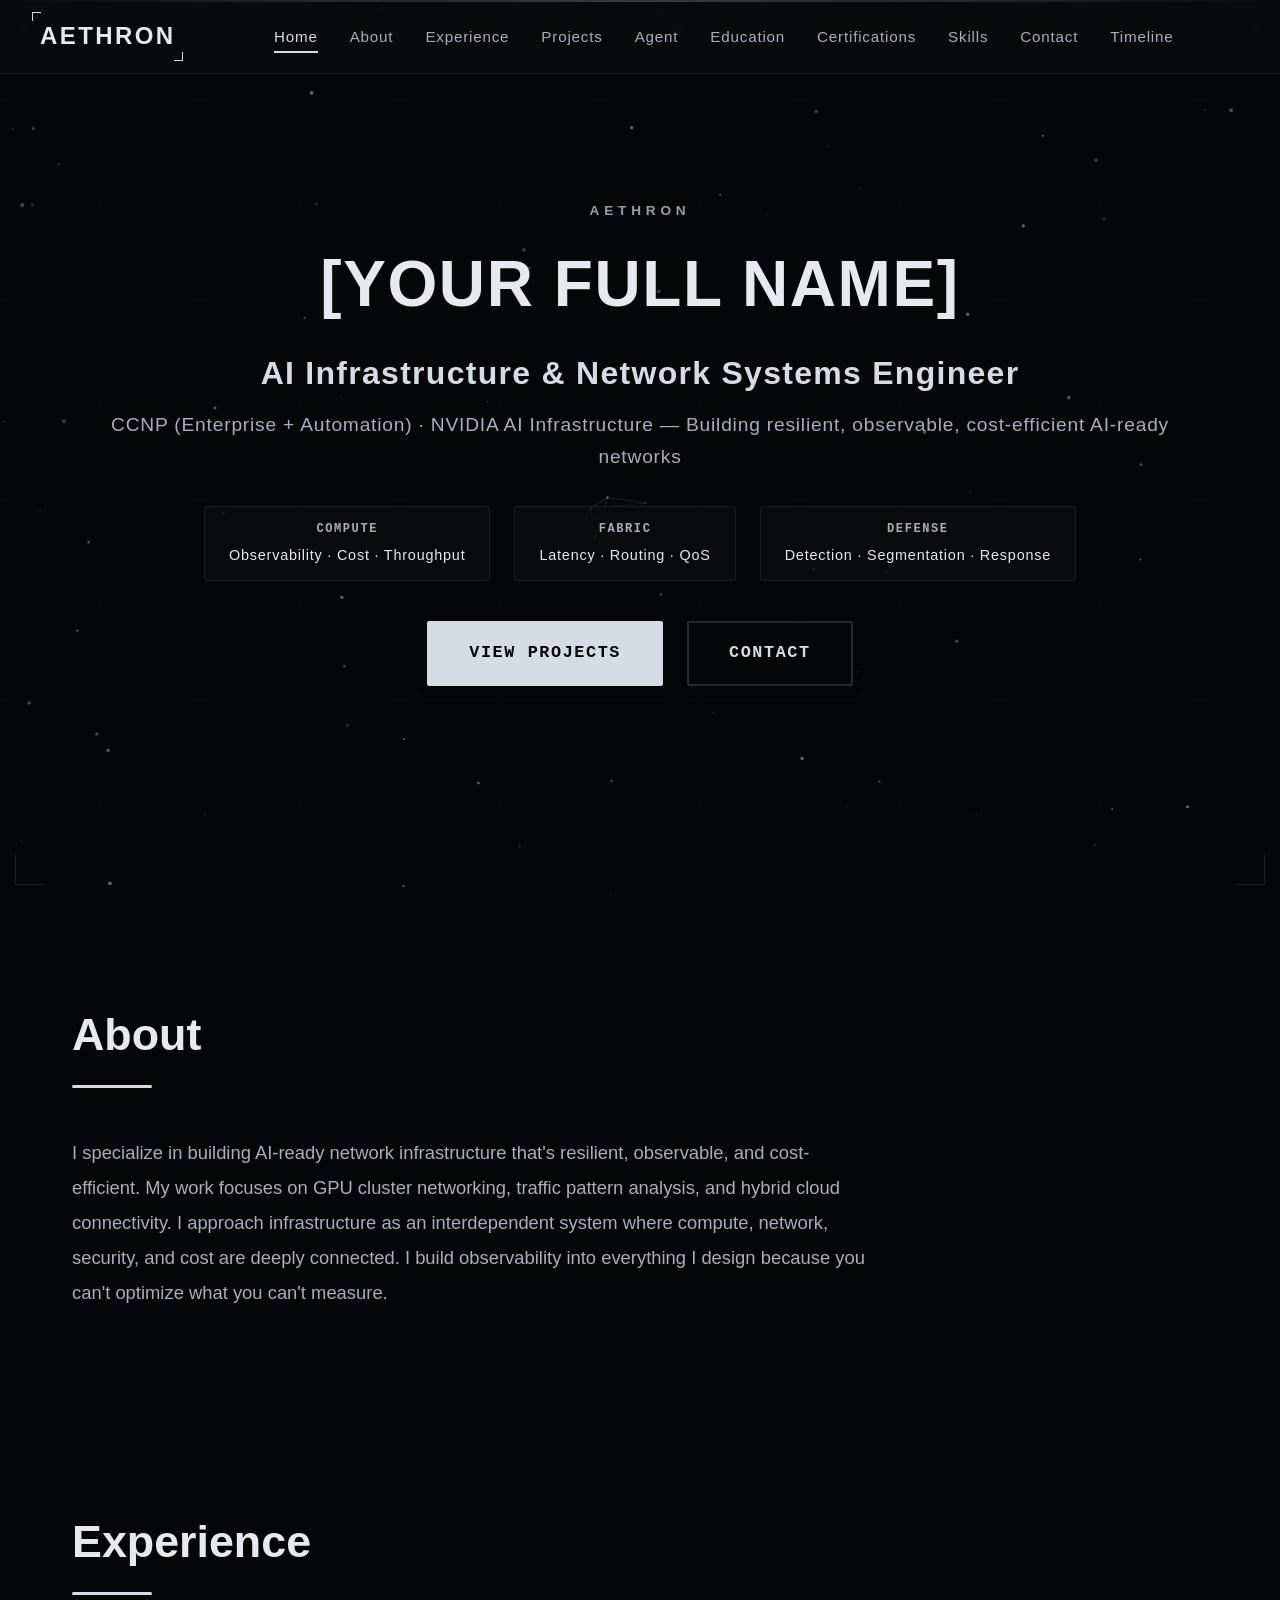
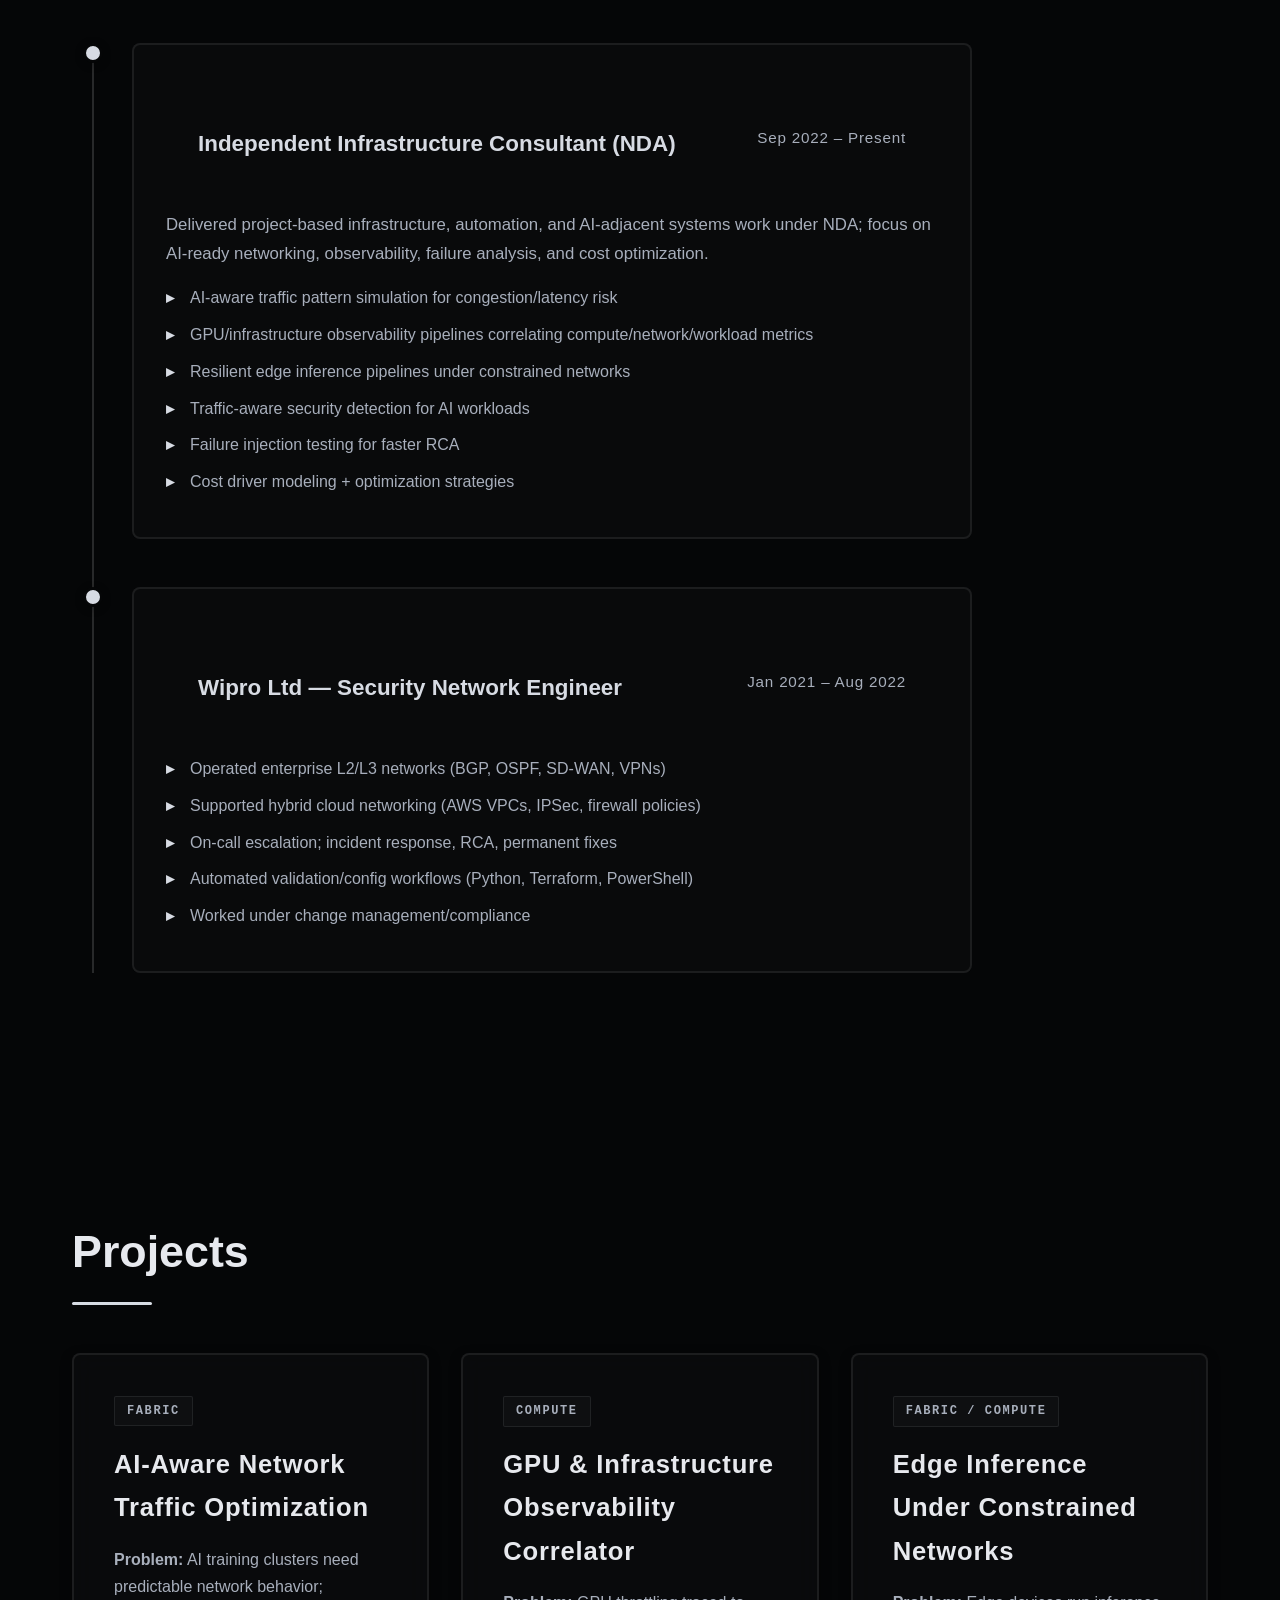
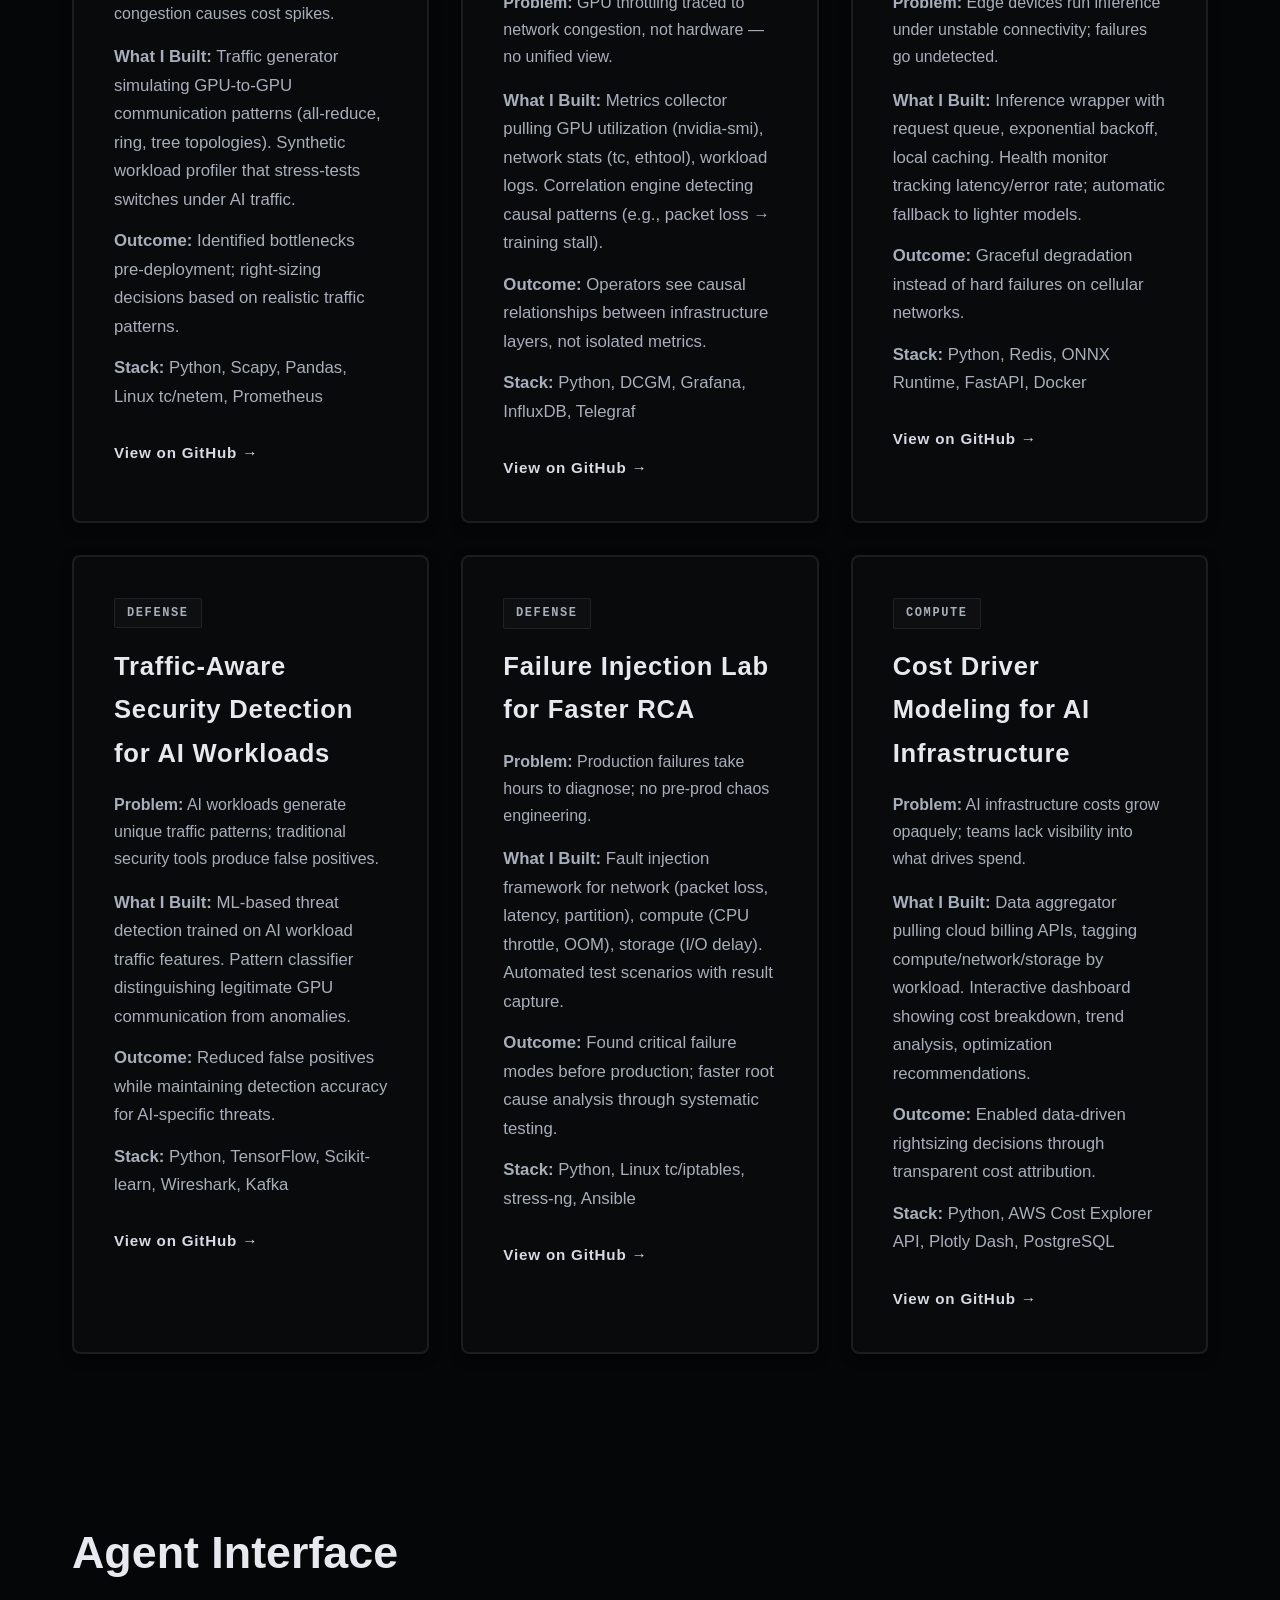
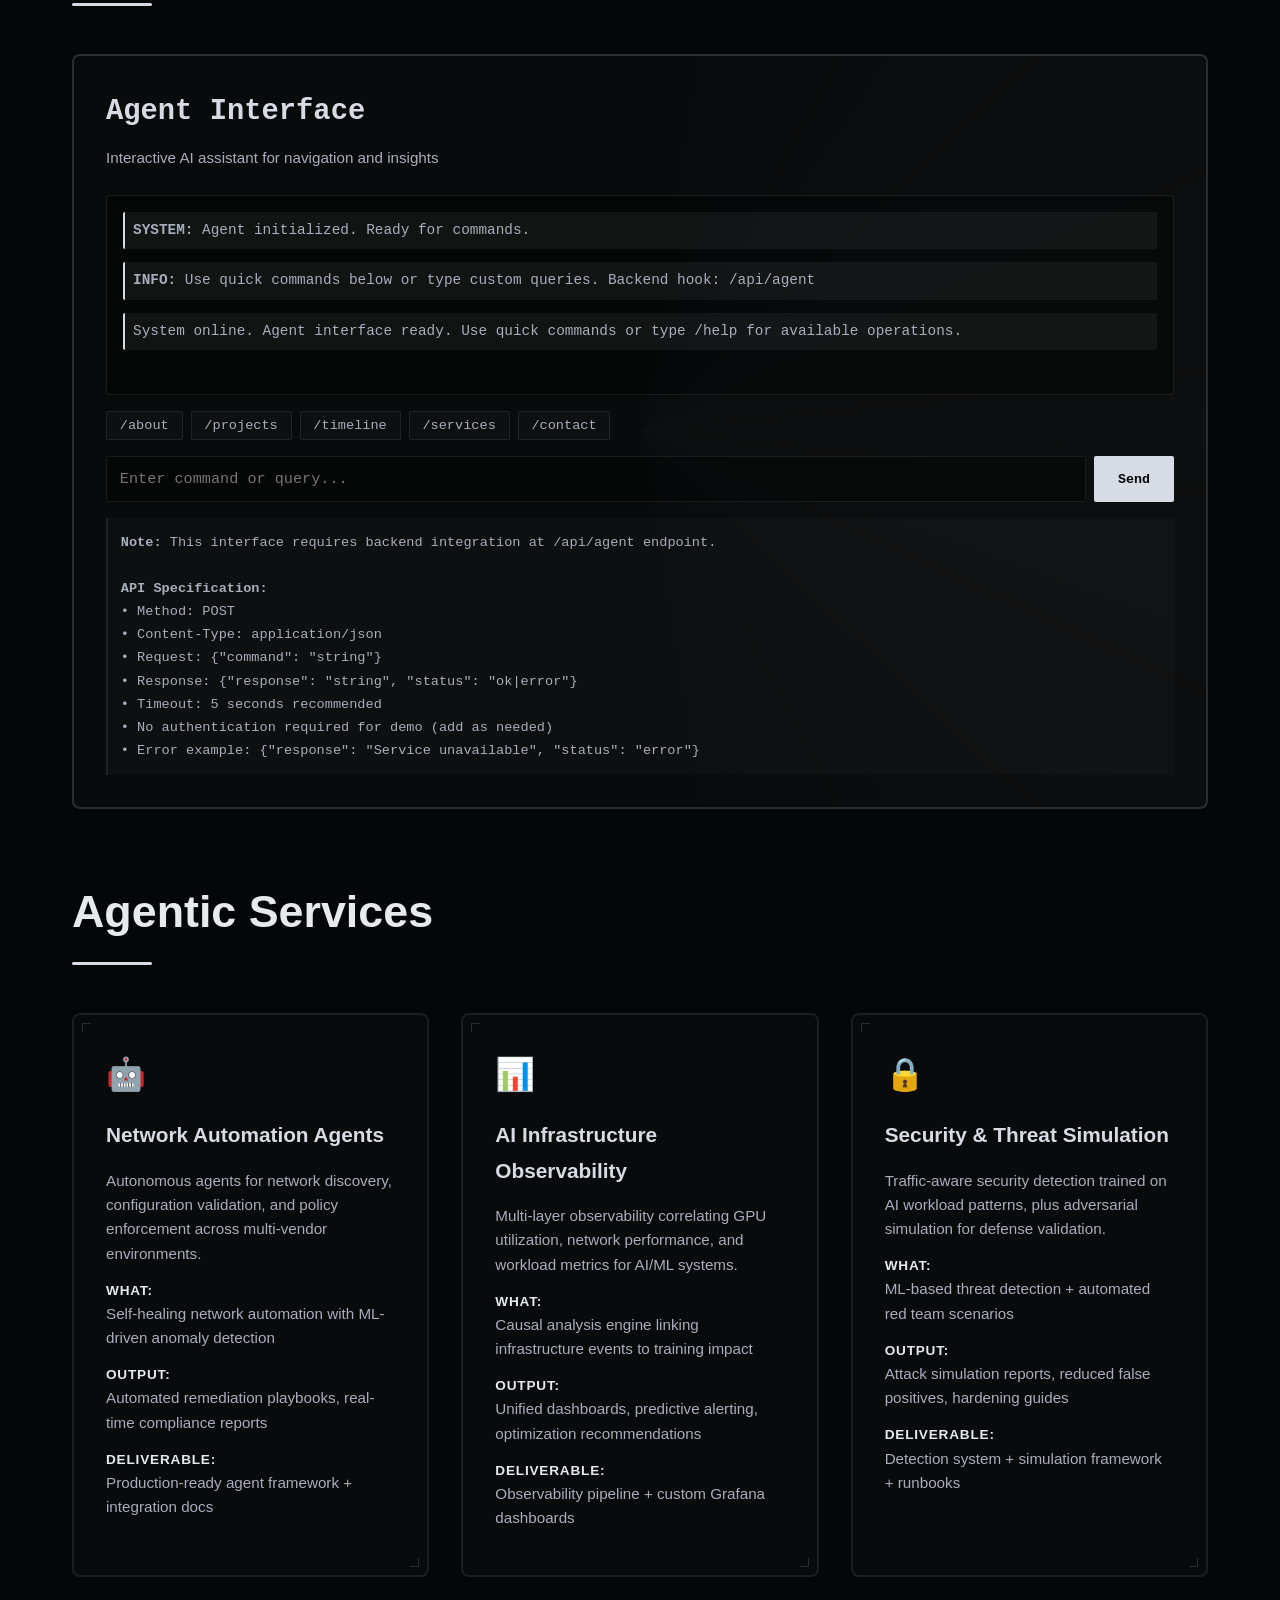
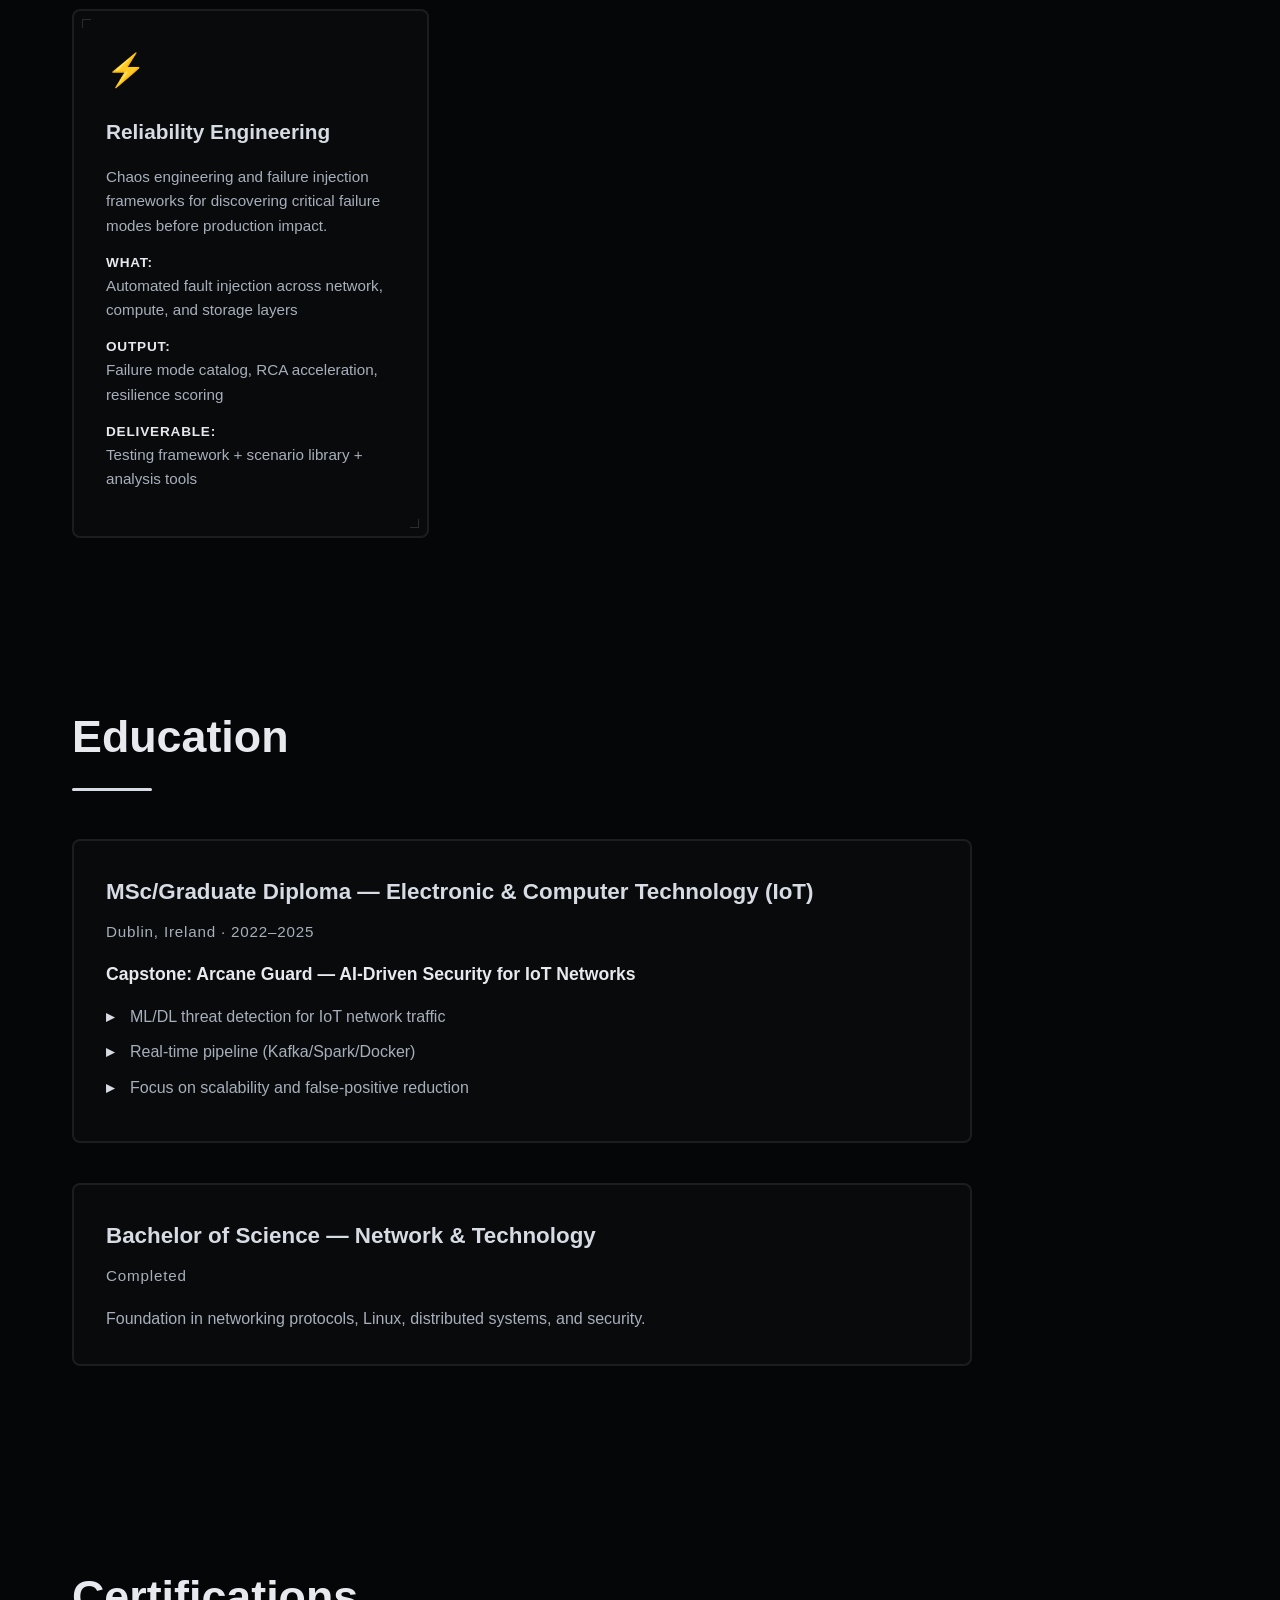
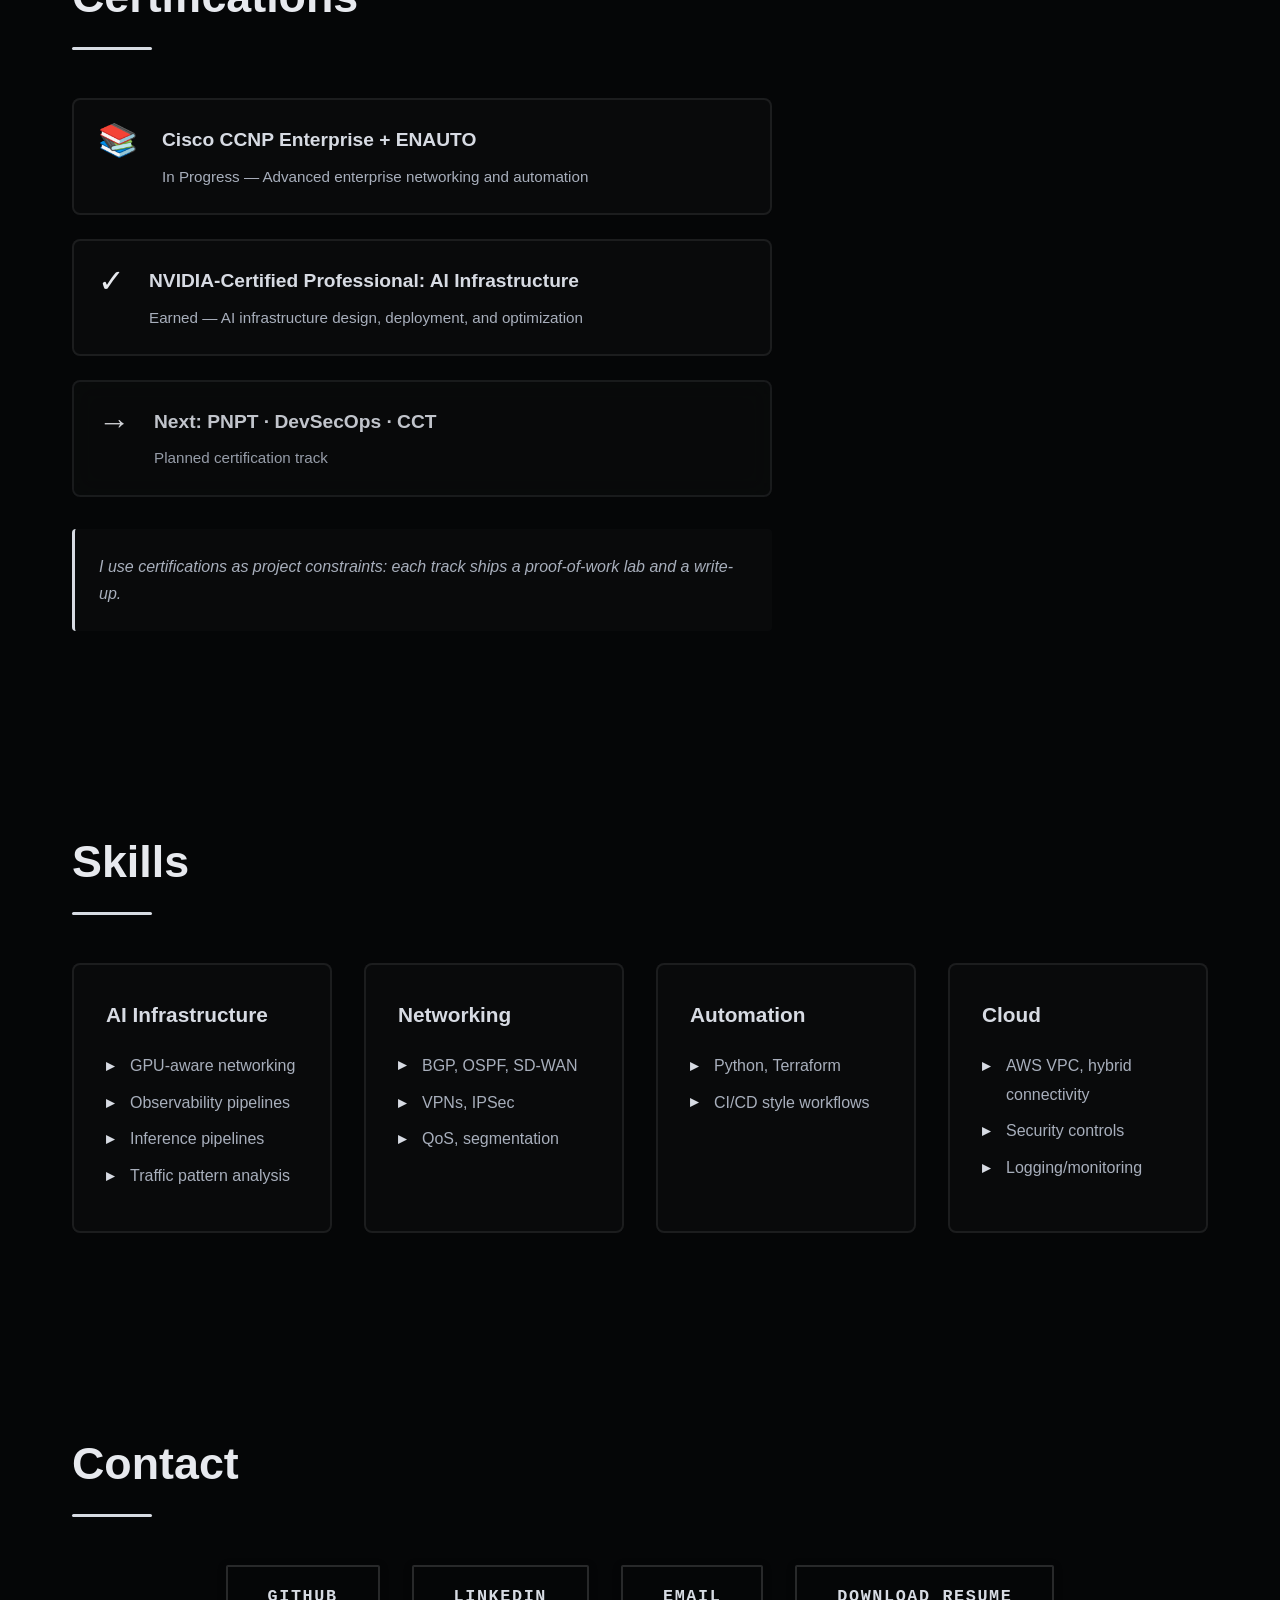
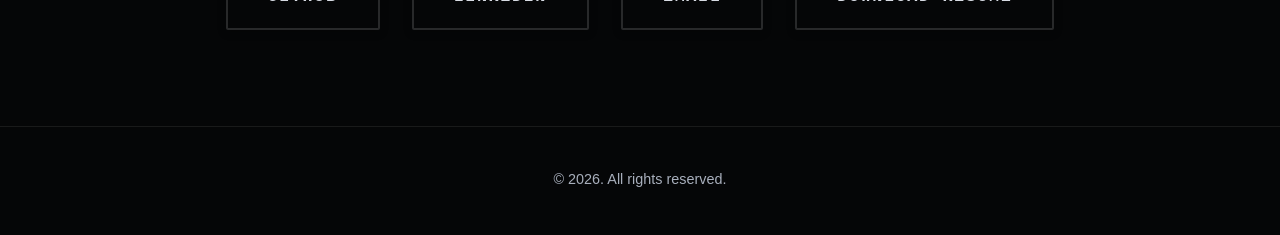
==== commit 9f7091ee: "Address final code review issues: optimize loops, enhance API docs, fix button text handling - Updat" ====
--- a/index.html
+++ b/index.html
@@ -220,9 +220,16 @@
                 </div>
                 
                 <div class="agent-note">
-                    <strong>Note:</strong> This interface requires backend integration at <code>/api/agent</code> endpoint. 
-                    The endpoint should accept POST requests with JSON payload <code>{"command": "string"}</code> 
-                    and return <code>{"response": "string", "status": "ok|error"}</code>.
+                    <strong>Note:</strong> This interface requires backend integration at <code>/api/agent</code> endpoint.
+                    <br><br>
+                    <strong>API Specification:</strong><br>
+                    • Method: POST<br>
+                    • Content-Type: application/json<br>
+                    • Request: <code>{"command": "string"}</code><br>
+                    • Response: <code>{"response": "string", "status": "ok|error"}</code><br>
+                    • Timeout: 5 seconds recommended<br>
+                    • No authentication required for demo (add as needed)<br>
+                    • Error example: <code>{"response": "Service unavailable", "status": "error"}</code>
                 </div>
             </div>
         </div>
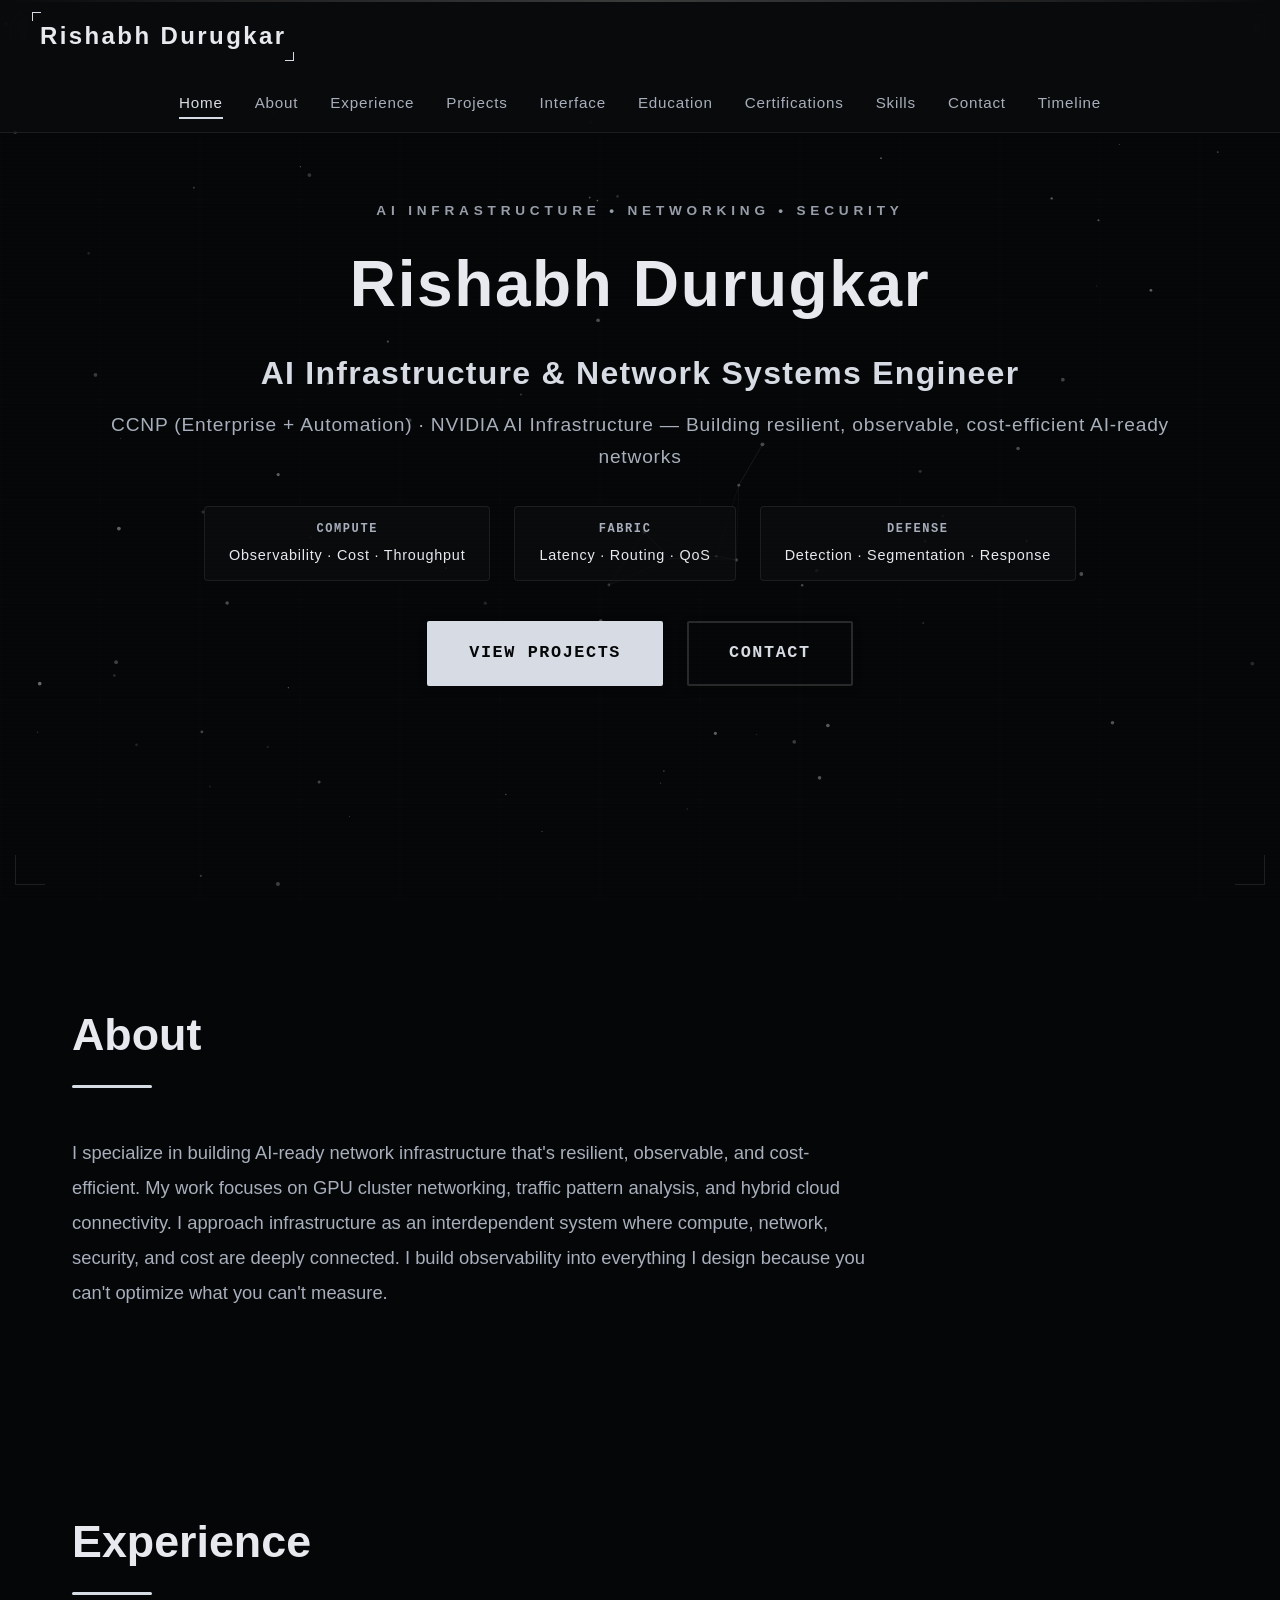
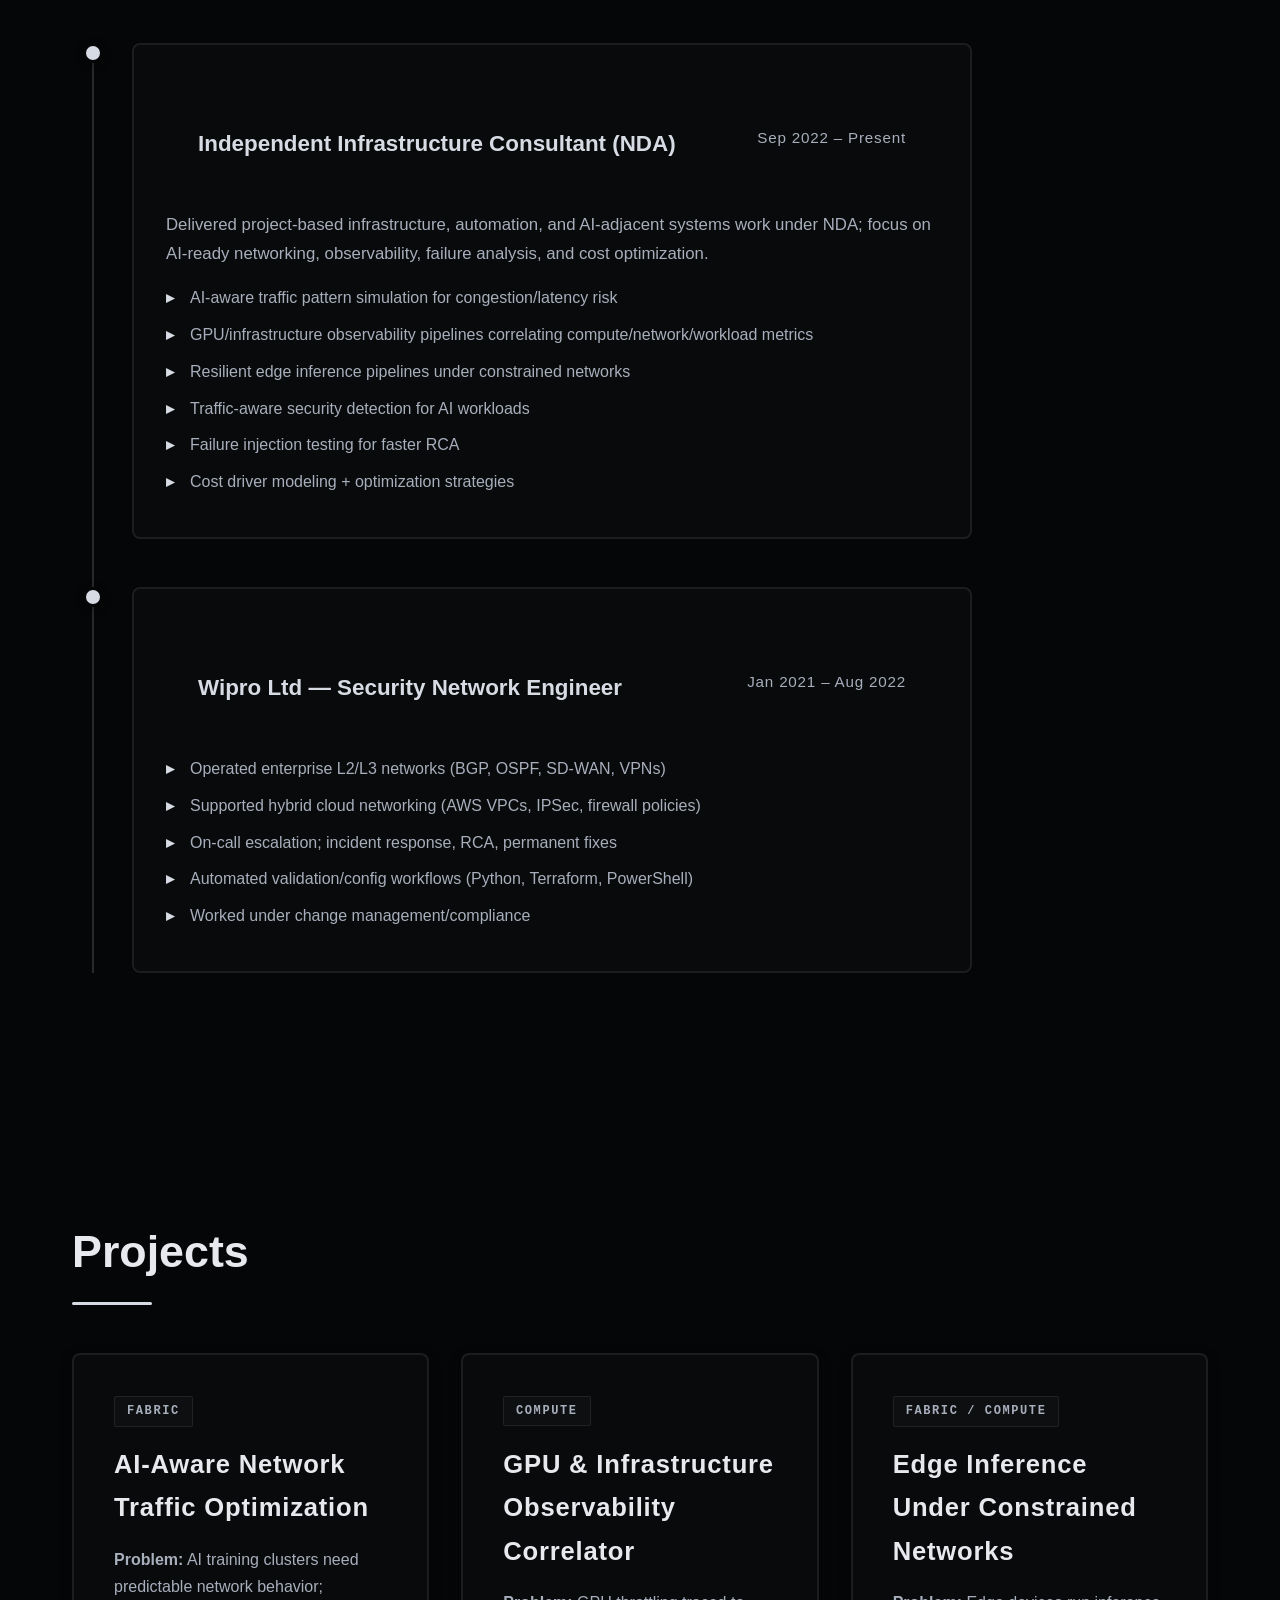
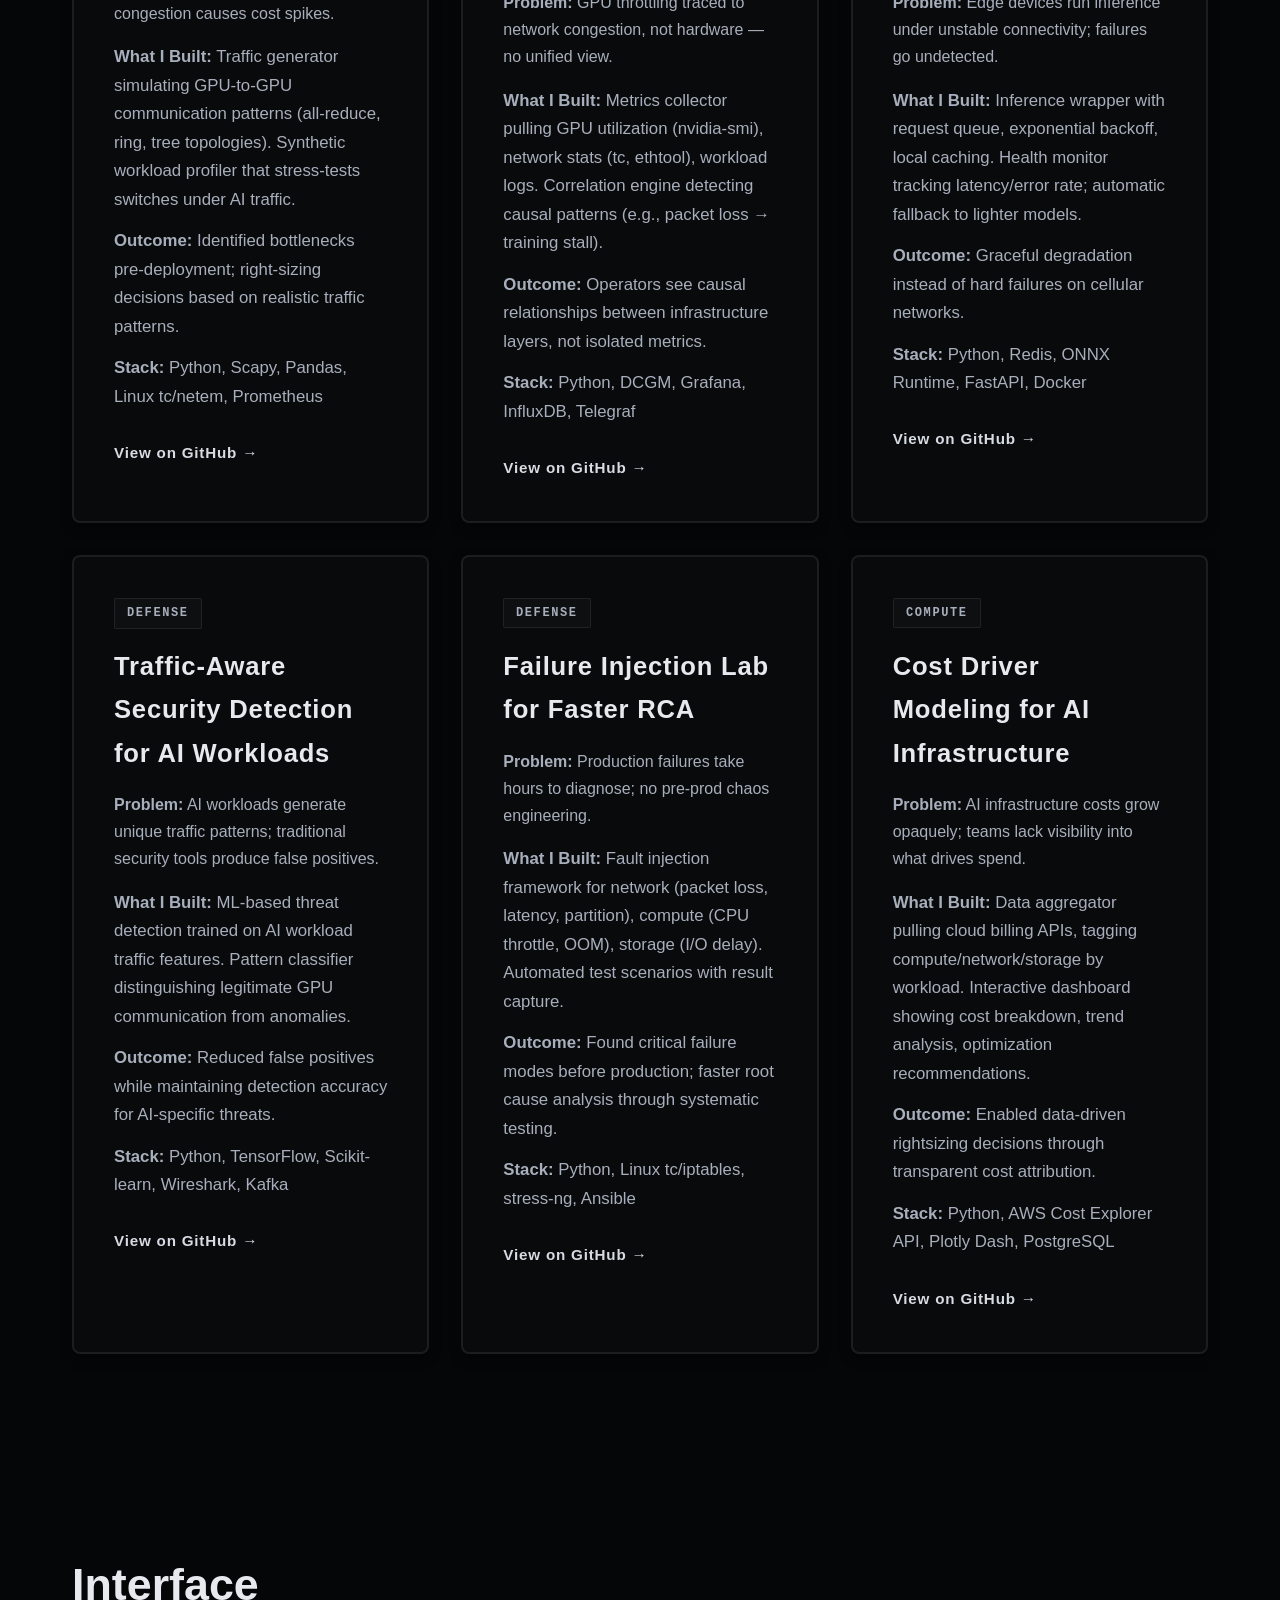
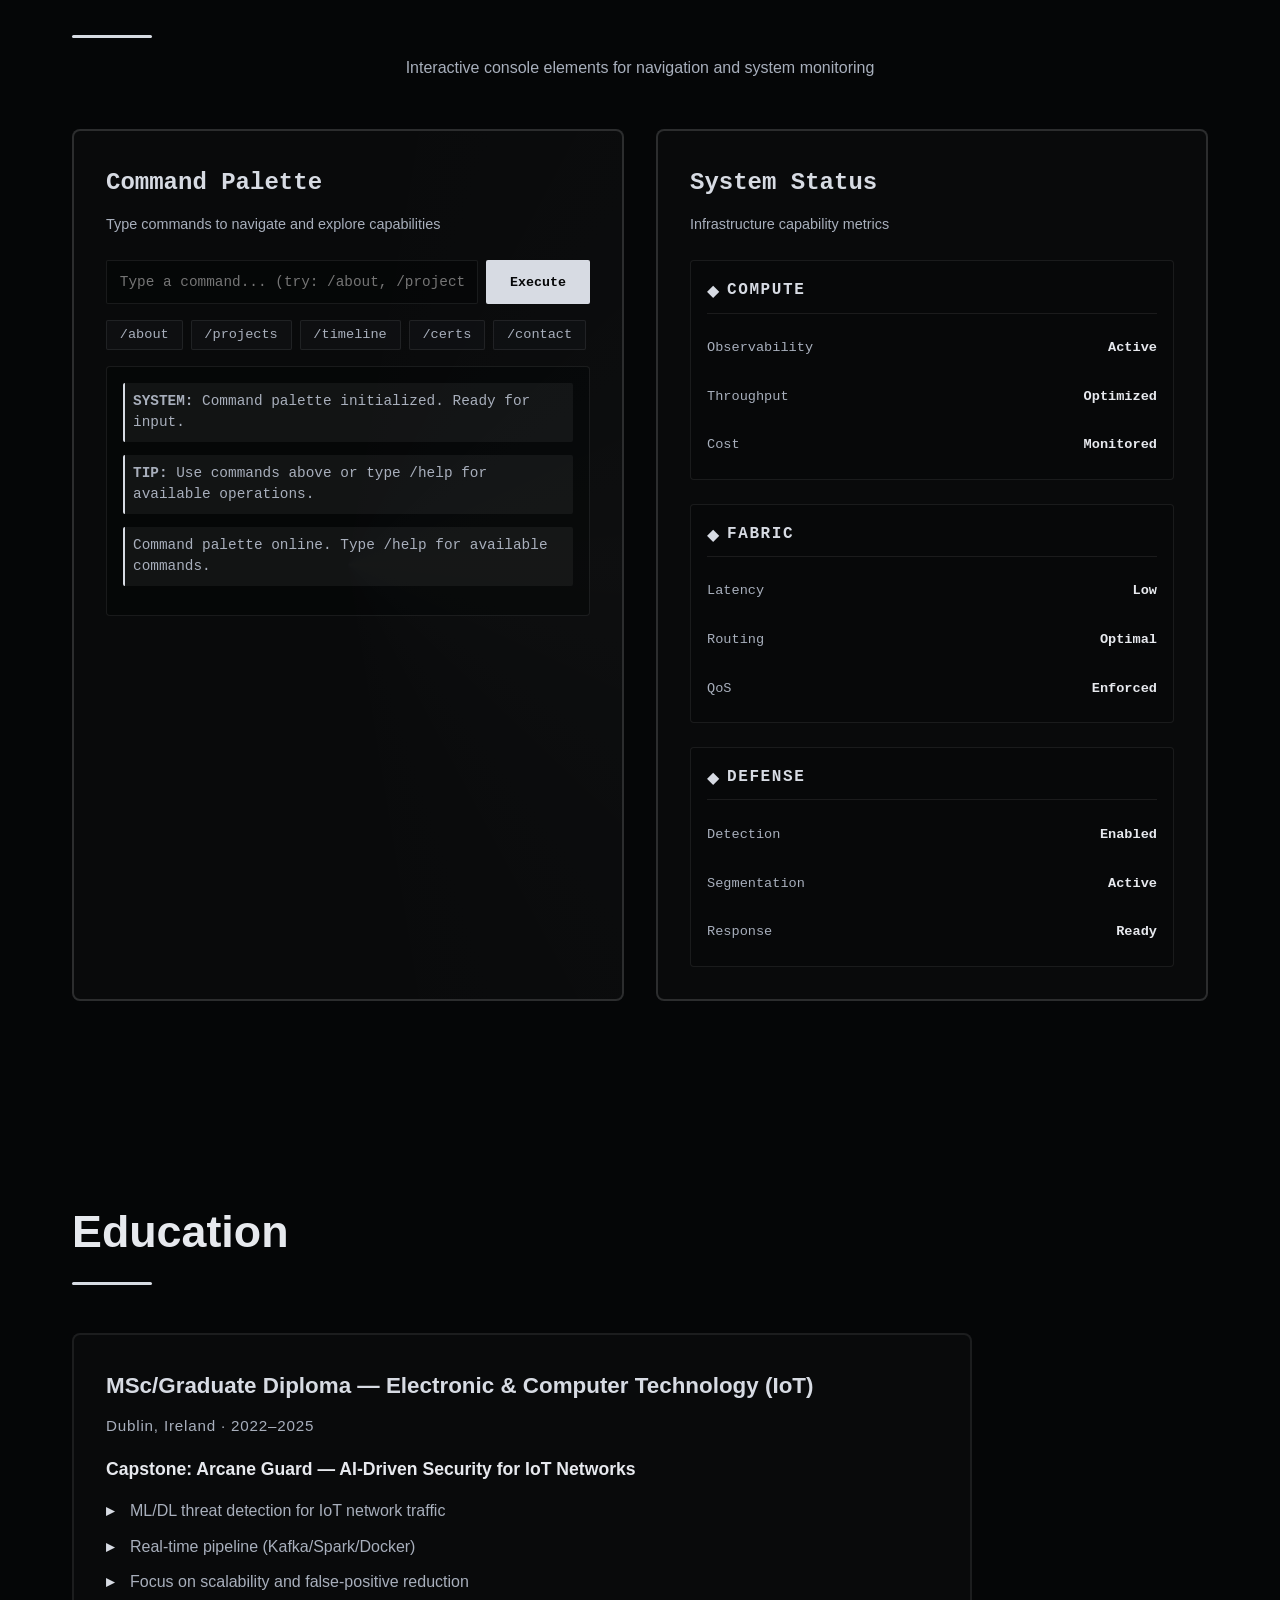
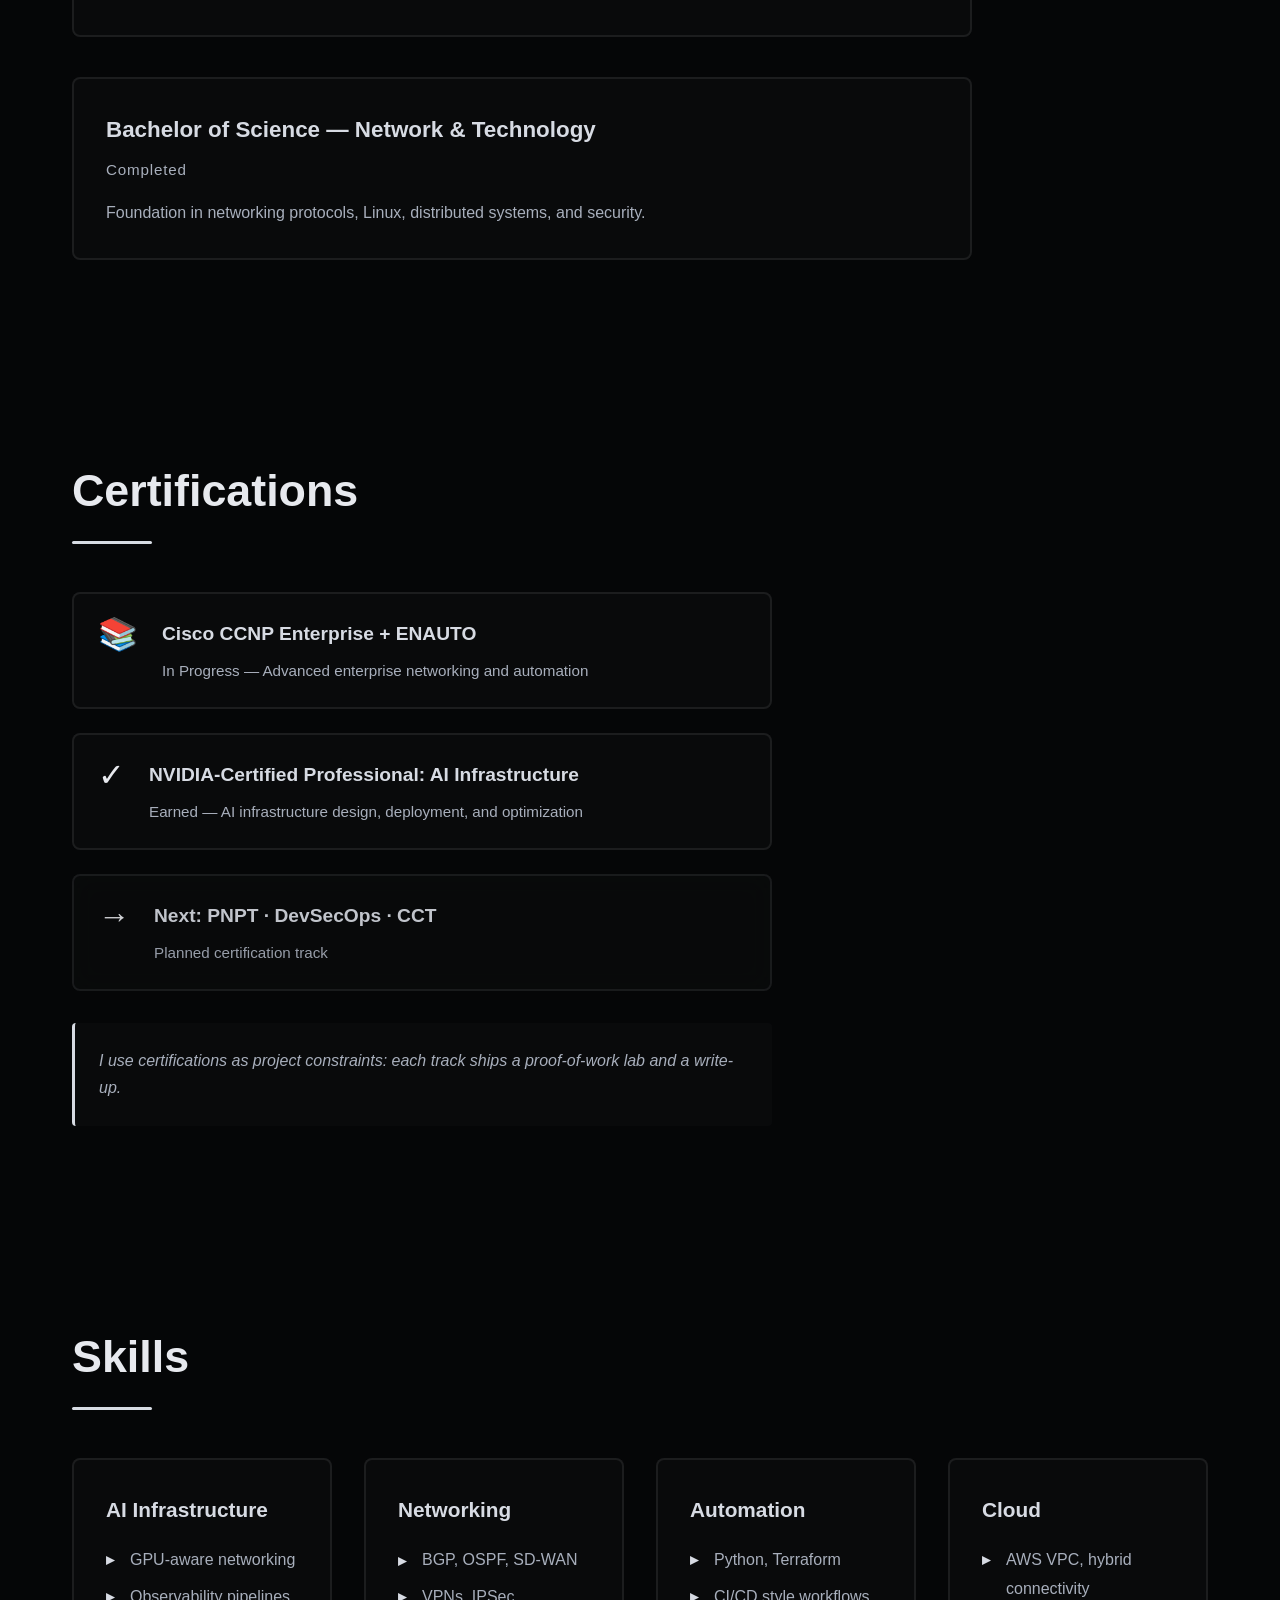
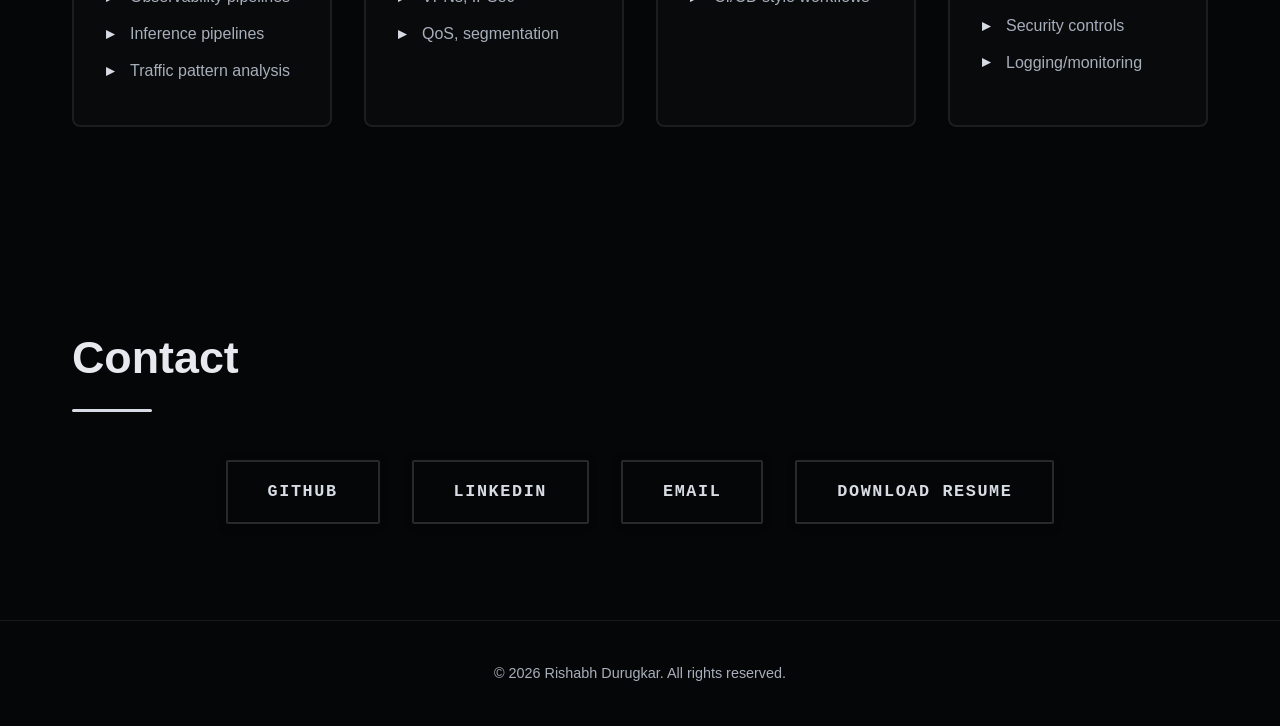
==== commit 484712fa: "Transform to personal portfolio: brand, interface, and remove services Co-authored-by: rootuser39 <5" ====
--- a/index.html
+++ b/index.html
@@ -3,22 +3,22 @@
 <head>
     <meta charset="UTF-8">
     <meta name="viewport" content="width=device-width, initial-scale=1.0">
-    <meta name="description" content="AI Infrastructure & Network Systems Engineer - CCNP Enterprise + Automation, NVIDIA AI Infrastructure certified. Building resilient, observable, cost-efficient AI-ready networks.">
-    <title>AI Infrastructure & Network Systems Engineer</title>
+    <meta name="description" content="Rishabh Durugkar - AI Infrastructure & Network Systems Engineer - CCNP Enterprise + Automation, NVIDIA AI Infrastructure certified. Building resilient, observable, cost-efficient AI-ready networks.">
+    <title>Rishabh Durugkar - AI Infrastructure & Network Systems Engineer</title>
     <link rel="stylesheet" href="styles.css">
 </head>
 <body>
     <!-- Glass Navigation Bar with Mode Toggle -->
     <nav class="navbar">
         <div class="nav-content">
-            <a href="#hero" class="nav-logo">AETHRON</a>
+            <a href="#hero" class="nav-logo">Rishabh Durugkar</a>
             <div class="nav-center">
                 <ul class="nav-links">
                     <li><a href="#hero">Home</a></li>
                     <li><a href="#about">About</a></li>
                     <li><a href="#experience">Experience</a></li>
                     <li><a href="#projects">Projects</a></li>
-                    <li><a href="#agent">Agent</a></li>
+                    <li><a href="#interface">Interface</a></li>
                     <li><a href="#education">Education</a></li>
                     <li><a href="#certifications">Certifications</a></li>
                     <li><a href="#skills">Skills</a></li>
@@ -33,8 +33,8 @@
     <!-- Hero Section -->
     <section class="hero" id="hero">
         <div class="hero-content">
-            <p class="hero-label">AETHRON</p>
-            <h1>[YOUR FULL NAME]</h1>
+            <p class="hero-label">AI Infrastructure • Networking • Security</p>
+            <h1>Rishabh Durugkar</h1>
             <p class="hero-title">AI Infrastructure & Network Systems Engineer</p>
             <p class="tagline">CCNP (Enterprise + Automation) · NVIDIA AI Infrastructure — Building resilient, observable, cost-efficient AI-ready networks</p>
             
@@ -188,101 +188,109 @@
         </div>
     </section>
 
-    <!-- Agent Section -->
-    <section id="agent">
-        <h2>Agent Interface</h2>
-        <div class="agent-container">
-            <!-- Agent Panel (JARVIS-style chat) -->
-            <div class="agent-panel">
-                <h3>Agent Interface</h3>
-                <p class="agent-panel-subtitle">Interactive AI assistant for navigation and insights</p>
+    <!-- Interface Section -->
+    <section id="interface">
+        <h2>Interface</h2>
+        <p class="interface-subtitle">Interactive console elements for navigation and system monitoring</p>
+        
+        <div class="interface-container">
+            <!-- Command Palette Panel -->
+            <div class="command-palette-panel">
+                <h3>Command Palette</h3>
+                <p class="panel-subtitle">Type commands to navigate and explore capabilities</p>
                 
-                <div class="agent-messages" id="agent-messages">
-                    <div class="agent-message system-message">
-                        <strong>SYSTEM:</strong> Agent initialized. Ready for commands.
-                    </div>
-                    <div class="agent-message system-message">
-                        <strong>INFO:</strong> Use quick commands below or type custom queries. Backend hook: /api/agent
-                    </div>
+                <div class="command-input-group">
+                    <input type="text" id="command-input" placeholder="Type a command... (try: /about, /projects, /timeline, /certs, /contact)" />
+                    <button id="command-send">Execute</button>
                 </div>
                 
                 <div class="command-chips">
                     <button class="command-chip" data-command="/about">/about</button>
                     <button class="command-chip" data-command="/projects">/projects</button>
                     <button class="command-chip" data-command="/timeline">/timeline</button>
-                    <button class="command-chip" data-command="/services">/services</button>
+                    <button class="command-chip" data-command="/certs">/certs</button>
                     <button class="command-chip" data-command="/contact">/contact</button>
                 </div>
                 
-                <div class="agent-input-group">
-                    <input type="text" id="agent-input" placeholder="Enter command or query..." />
-                    <button id="agent-send">Send</button>
-                </div>
+                <div class="command-output" id="command-output">
+                    <div class="output-message system-message">
+                        <strong>SYSTEM:</strong> Command palette initialized. Ready for input.
+                    </div>
+                    <div class="output-message system-message">
+                        <strong>TIP:</strong> Use commands above or type /help for available operations.
+                    </div>
+                </div>
+            </div>
+            
+            <!-- System Status Widgets -->
+            <div class="system-status-panel">
+                <h3>System Status</h3>
+                <p class="panel-subtitle">Infrastructure capability metrics</p>
                 
-                <div class="agent-note">
-                    <strong>Note:</strong> This interface requires backend integration at <code>/api/agent</code> endpoint.
-                    <br><br>
-                    <strong>API Specification:</strong><br>
-                    • Method: POST<br>
-                    • Content-Type: application/json<br>
-                    • Request: <code>{"command": "string"}</code><br>
-                    • Response: <code>{"response": "string", "status": "ok|error"}</code><br>
-                    • Timeout: 5 seconds recommended<br>
-                    • No authentication required for demo (add as needed)<br>
-                    • Error example: <code>{"response": "Service unavailable", "status": "error"}</code>
-                </div>
-            </div>
-        </div>
-
-        <!-- Agentic Services -->
-        <h2 style="margin-top: 4rem;">Agentic Services</h2>
-        <div class="services-grid">
-            <div class="service-card">
-                <div class="service-icon">🤖</div>
-                <h3>Network Automation Agents</h3>
-                <p>Autonomous agents for network discovery, configuration validation, and policy enforcement across multi-vendor environments.</p>
-                <span class="service-label">What:</span>
-                <p>Self-healing network automation with ML-driven anomaly detection</p>
-                <span class="service-label">Output:</span>
-                <p>Automated remediation playbooks, real-time compliance reports</p>
-                <span class="service-label">Deliverable:</span>
-                <p>Production-ready agent framework + integration docs</p>
-            </div>
-            
-            <div class="service-card">
-                <div class="service-icon">📊</div>
-                <h3>AI Infrastructure Observability</h3>
-                <p>Multi-layer observability correlating GPU utilization, network performance, and workload metrics for AI/ML systems.</p>
-                <span class="service-label">What:</span>
-                <p>Causal analysis engine linking infrastructure events to training impact</p>
-                <span class="service-label">Output:</span>
-                <p>Unified dashboards, predictive alerting, optimization recommendations</p>
-                <span class="service-label">Deliverable:</span>
-                <p>Observability pipeline + custom Grafana dashboards</p>
-            </div>
-            
-            <div class="service-card">
-                <div class="service-icon">🔒</div>
-                <h3>Security & Threat Simulation</h3>
-                <p>Traffic-aware security detection trained on AI workload patterns, plus adversarial simulation for defense validation.</p>
-                <span class="service-label">What:</span>
-                <p>ML-based threat detection + automated red team scenarios</p>
-                <span class="service-label">Output:</span>
-                <p>Attack simulation reports, reduced false positives, hardening guides</p>
-                <span class="service-label">Deliverable:</span>
-                <p>Detection system + simulation framework + runbooks</p>
-            </div>
-            
-            <div class="service-card">
-                <div class="service-icon">⚡</div>
-                <h3>Reliability Engineering</h3>
-                <p>Chaos engineering and failure injection frameworks for discovering critical failure modes before production impact.</p>
-                <span class="service-label">What:</span>
-                <p>Automated fault injection across network, compute, and storage layers</p>
-                <span class="service-label">Output:</span>
-                <p>Failure mode catalog, RCA acceleration, resilience scoring</p>
-                <span class="service-label">Deliverable:</span>
-                <p>Testing framework + scenario library + analysis tools</p>
+                <div class="status-widgets">
+                    <div class="status-widget">
+                        <div class="widget-header">
+                            <span class="widget-icon">◆</span>
+                            <span class="widget-title">Compute</span>
+                        </div>
+                        <div class="widget-metrics">
+                            <div class="metric">
+                                <span class="metric-label">Observability</span>
+                                <span class="metric-value">Active</span>
+                            </div>
+                            <div class="metric">
+                                <span class="metric-label">Throughput</span>
+                                <span class="metric-value">Optimized</span>
+                            </div>
+                            <div class="metric">
+                                <span class="metric-label">Cost</span>
+                                <span class="metric-value">Monitored</span>
+                            </div>
+                        </div>
+                    </div>
+                    
+                    <div class="status-widget">
+                        <div class="widget-header">
+                            <span class="widget-icon">◆</span>
+                            <span class="widget-title">Fabric</span>
+                        </div>
+                        <div class="widget-metrics">
+                            <div class="metric">
+                                <span class="metric-label">Latency</span>
+                                <span class="metric-value">Low</span>
+                            </div>
+                            <div class="metric">
+                                <span class="metric-label">Routing</span>
+                                <span class="metric-value">Optimal</span>
+                            </div>
+                            <div class="metric">
+                                <span class="metric-label">QoS</span>
+                                <span class="metric-value">Enforced</span>
+                            </div>
+                        </div>
+                    </div>
+                    
+                    <div class="status-widget">
+                        <div class="widget-header">
+                            <span class="widget-icon">◆</span>
+                            <span class="widget-title">Defense</span>
+                        </div>
+                        <div class="widget-metrics">
+                            <div class="metric">
+                                <span class="metric-label">Detection</span>
+                                <span class="metric-value">Enabled</span>
+                            </div>
+                            <div class="metric">
+                                <span class="metric-label">Segmentation</span>
+                                <span class="metric-value">Active</span>
+                            </div>
+                            <div class="metric">
+                                <span class="metric-label">Response</span>
+                                <span class="metric-value">Ready</span>
+                            </div>
+                        </div>
+                    </div>
+                </div>
             </div>
         </div>
     </section>
@@ -397,7 +405,7 @@
 
     <!-- Footer -->
     <footer>
-        <p>&copy; 2026. All rights reserved.</p>
+        <p>&copy; 2026 Rishabh Durugkar. All rights reserved.</p>
     </footer>
 
     <!-- Canvas for site-wide background -->
--- a/styles.css
+++ b/styles.css
@@ -1220,15 +1220,25 @@
 /* Agent Section */
 #agent { padding: 4rem 2rem; }
 
-.agent-container {
+/* === INTERFACE SECTION === */
+.interface-subtitle {
+  text-align: center;
+  color: var(--text-muted);
+  font-size: 1rem;
+  margin-top: -2rem;
+  margin-bottom: 3rem;
+}
+
+.interface-container {
   display: grid;
-  grid-template-columns: 1fr;
-  gap: 3rem;
+  grid-template-columns: 1fr 1fr;
+  gap: 2rem;
   max-width: 1200px;
   margin: 0 auto;
 }
 
-.agent-panel {
+/* Command Palette Panel */
+.command-palette-panel {
   background: var(--surface);
   border: 2px solid var(--border-strong);
   border-radius: 8px;
@@ -1237,7 +1247,7 @@
   overflow: hidden;
 }
 
-.agent-panel::before {
+.command-palette-panel::before {
   content: '';
   position: absolute;
   top: 50%;
@@ -1256,26 +1266,90 @@
   to { transform: translate(-50%, -50%) rotate(360deg); }
 }
 
-.agent-panel > * { 
+.command-palette-panel > * { 
   position: relative; 
   z-index: 1; 
 }
 
-.agent-panel h3 { 
+.command-palette-panel h3,
+.system-status-panel h3 { 
   color: var(--highlight); 
-  font-size: 1.8rem; 
+  font-size: 1.5rem; 
   font-weight: 600; 
   margin-bottom: 0.5rem; 
   font-family: 'Courier New', Courier, monospace; 
 }
 
-.agent-panel-subtitle { 
+.panel-subtitle { 
   color: var(--text-muted); 
-  font-size: 0.95rem; 
+  font-size: 0.9rem; 
   margin-bottom: 1.5rem; 
 }
 
-.agent-messages {
+.command-input-group { 
+  display: flex; 
+  gap: 0.5rem;
+  margin-bottom: 1rem;
+}
+
+#command-input {
+  flex: 1;
+  padding: 0.8rem;
+  background: rgba(0, 0, 0, 0.3);
+  border: 1px solid var(--border);
+  border-radius: 2px;
+  color: var(--text-primary);
+  font-family: 'Courier New', Courier, monospace;
+  font-size: 0.9rem;
+}
+
+#command-input:focus { 
+  outline: none; 
+  border-color: var(--highlight); 
+}
+
+#command-send {
+  padding: 0.8rem 1.5rem;
+  background: var(--highlight);
+  color: var(--bg-primary);
+  border: none;
+  border-radius: 2px;
+  font-weight: 600;
+  font-family: 'Courier New', Courier, monospace;
+  cursor: pointer;
+  transition: var(--transition-smooth);
+}
+
+#command-send:hover { 
+  background: var(--text-primary); 
+}
+
+.command-chips {
+  display: flex;
+  gap: 0.5rem;
+  flex-wrap: wrap;
+  margin-bottom: 1rem;
+}
+
+.command-chip {
+  padding: 0.4rem 0.8rem;
+  background: var(--surface-2);
+  border: 1px solid var(--border);
+  border-radius: 2px;
+  font-size: 0.85rem;
+  font-family: 'Courier New', Courier, monospace;
+  color: var(--text-muted);
+  cursor: pointer;
+  transition: var(--transition-smooth);
+}
+
+.command-chip:hover {
+  background: rgba(255, 255, 255, 0.1);
+  border-color: var(--highlight);
+  color: var(--highlight);
+}
+
+.command-output {
   background: rgba(0, 0, 0, 0.3);
   border: 1px solid var(--border);
   border-radius: 4px;
@@ -1283,136 +1357,99 @@
   min-height: 200px;
   max-height: 300px;
   overflow-y: auto;
-  margin-bottom: 1rem;
   font-family: 'Courier New', Courier, monospace;
   font-size: 0.9rem;
 }
 
-.agent-message {
+.output-message {
   margin-bottom: 0.8rem;
   padding: 0.5rem;
   border-radius: 2px;
   line-height: 1.5;
 }
 
-.system-message {
+.output-message.system-message {
   background: rgba(255, 255, 255, 0.05);
   color: var(--text-muted);
   border-left: 2px solid var(--highlight);
 }
 
-.user-message {
+.output-message.user-message {
   background: rgba(255, 255, 255, 0.08);
   color: var(--text-primary);
   text-align: right;
   border-right: 2px solid var(--highlight);
 }
 
-.command-chips {
-  display: flex;
+/* System Status Panel */
+.system-status-panel {
+  background: var(--surface);
+  border: 2px solid var(--border-strong);
+  border-radius: 8px;
+  padding: 2rem;
+}
+
+.status-widgets {
+  display: flex;
+  flex-direction: column;
+  gap: 1.5rem;
+}
+
+.status-widget {
+  background: rgba(0, 0, 0, 0.2);
+  border: 1px solid var(--border);
+  border-radius: 4px;
+  padding: 1rem;
+}
+
+.widget-header {
+  display: flex;
+  align-items: center;
   gap: 0.5rem;
-  flex-wrap: wrap;
   margin-bottom: 1rem;
-}
-
-.command-chip {
-  padding: 0.4rem 0.8rem;
-  background: var(--surface-2);
-  border: 1px solid var(--border);
-  border-radius: 2px;
+  padding-bottom: 0.5rem;
+  border-bottom: 1px solid var(--border);
+}
+
+.widget-icon {
+  color: var(--highlight);
+  font-size: 1rem;
+}
+
+.widget-title {
+  color: var(--highlight);
+  font-family: 'Courier New', Courier, monospace;
+  font-weight: 600;
+  font-size: 1rem;
+  text-transform: uppercase;
+  letter-spacing: 0.1rem;
+}
+
+.widget-metrics {
+  display: flex;
+  flex-direction: column;
+  gap: 0.8rem;
+}
+
+.metric {
+  display: flex;
+  justify-content: space-between;
+  align-items: center;
+  padding: 0.4rem 0;
+}
+
+.metric-label {
+  color: var(--text-muted);
   font-size: 0.85rem;
   font-family: 'Courier New', Courier, monospace;
-  color: var(--text-muted);
-  cursor: pointer;
-  transition: var(--transition-smooth);
-}
-
-.command-chip:hover {
-  background: rgba(255, 255, 255, 0.1);
-  border-color: var(--highlight);
-  color: var(--highlight);
-}
-
-.agent-input-group { display: flex; gap: 0.5rem; }
-
-#agent-input {
-  flex: 1;
-  padding: 0.8rem;
-  background: rgba(0, 0, 0, 0.3);
-  border: 1px solid var(--border);
-  border-radius: 2px;
-  color: var(--text-primary);
+}
+
+.metric-value {
+  color: var(--text-primary);
+  font-size: 0.85rem;
   font-family: 'Courier New', Courier, monospace;
-  font-size: 0.95rem;
-}
-
-#agent-input:focus { outline: none; border-color: var(--highlight); }
-
-#agent-send {
-  padding: 0.8rem 1.5rem;
-  background: var(--highlight);
-  color: var(--bg-primary);
-  border: none;
-  border-radius: 2px;
-  font-weight: 600;
-  font-family: 'Courier New', Courier, monospace;
-  cursor: pointer;
-  transition: var(--transition-smooth);
-}
-
-#agent-send:hover { background: var(--text-primary); }
-
-.agent-note {
-  margin-top: 1rem;
-  padding: 0.8rem;
-  background: rgba(255, 255, 255, 0.02);
-  border-left: 2px solid var(--border);
-  font-size: 0.85rem;
-  color: var(--text-muted);
-  font-family: 'Courier New', Courier, monospace;
-}
-
-.services-grid {
-  display: grid;
-  grid-template-columns: repeat(auto-fit, minmax(280px, 1fr));
-  gap: 2rem;
-}
-
-.service-card {
-  background: var(--surface);
-  border: 2px solid var(--border);
-  border-radius: 8px;
-  padding: 2rem;
-  position: relative;
-  transition: var(--transition-smooth);
-}
-
-.service-card::before,
-.service-card::after {
-  content: '';
-  position: absolute;
-  width: 8px;
-  height: 8px;
-  border: 1px solid var(--border-strong);
-  transition: var(--transition-smooth);
-}
-
-.service-card::before { top: 8px; left: 8px; border-right: none; border-bottom: none; }
-.service-card::after { bottom: 8px; right: 8px; border-left: none; border-top: none; }
-
-.service-card:hover {
-  border-color: var(--border-strong);
-  box-shadow: var(--shadow-card);
-  transform: translateY(-4px);
-}
-
-.service-card:hover::before,
-.service-card:hover::after { border-color: var(--highlight); }
-
-.service-icon { font-size: 2rem; margin-bottom: 1rem; }
-.service-card h3 { color: var(--highlight); font-size: 1.3rem; font-weight: 600; margin-bottom: 1rem; }
-.service-card p { color: var(--text-muted); line-height: 1.6; font-size: 0.95rem; margin-bottom: 0.8rem; }
-.service-label { font-weight: 600; color: var(--text-primary); font-size: 0.85rem; text-transform: uppercase; letter-spacing: 0.05rem; display: block; margin-top: 0.5rem; }
+  font-weight: 600;
+}
 
 /* Timeline Console */
 .timeline-main {
@@ -1612,11 +1649,10 @@
 }
 
 @media (max-width: 768px) {
-  .services-grid { grid-template-columns: 1fr; }
-  .agent-container { grid-template-columns: 1fr; }
+  .interface-container { grid-template-columns: 1fr; }
 }
 
 @media (prefers-reduced-motion: reduce) {
   .system-bar { animation: none !important; }
-  .agent-panel::before { animation: none !important; }
-}
+  .command-palette-panel::before { animation: none !important; }
+}
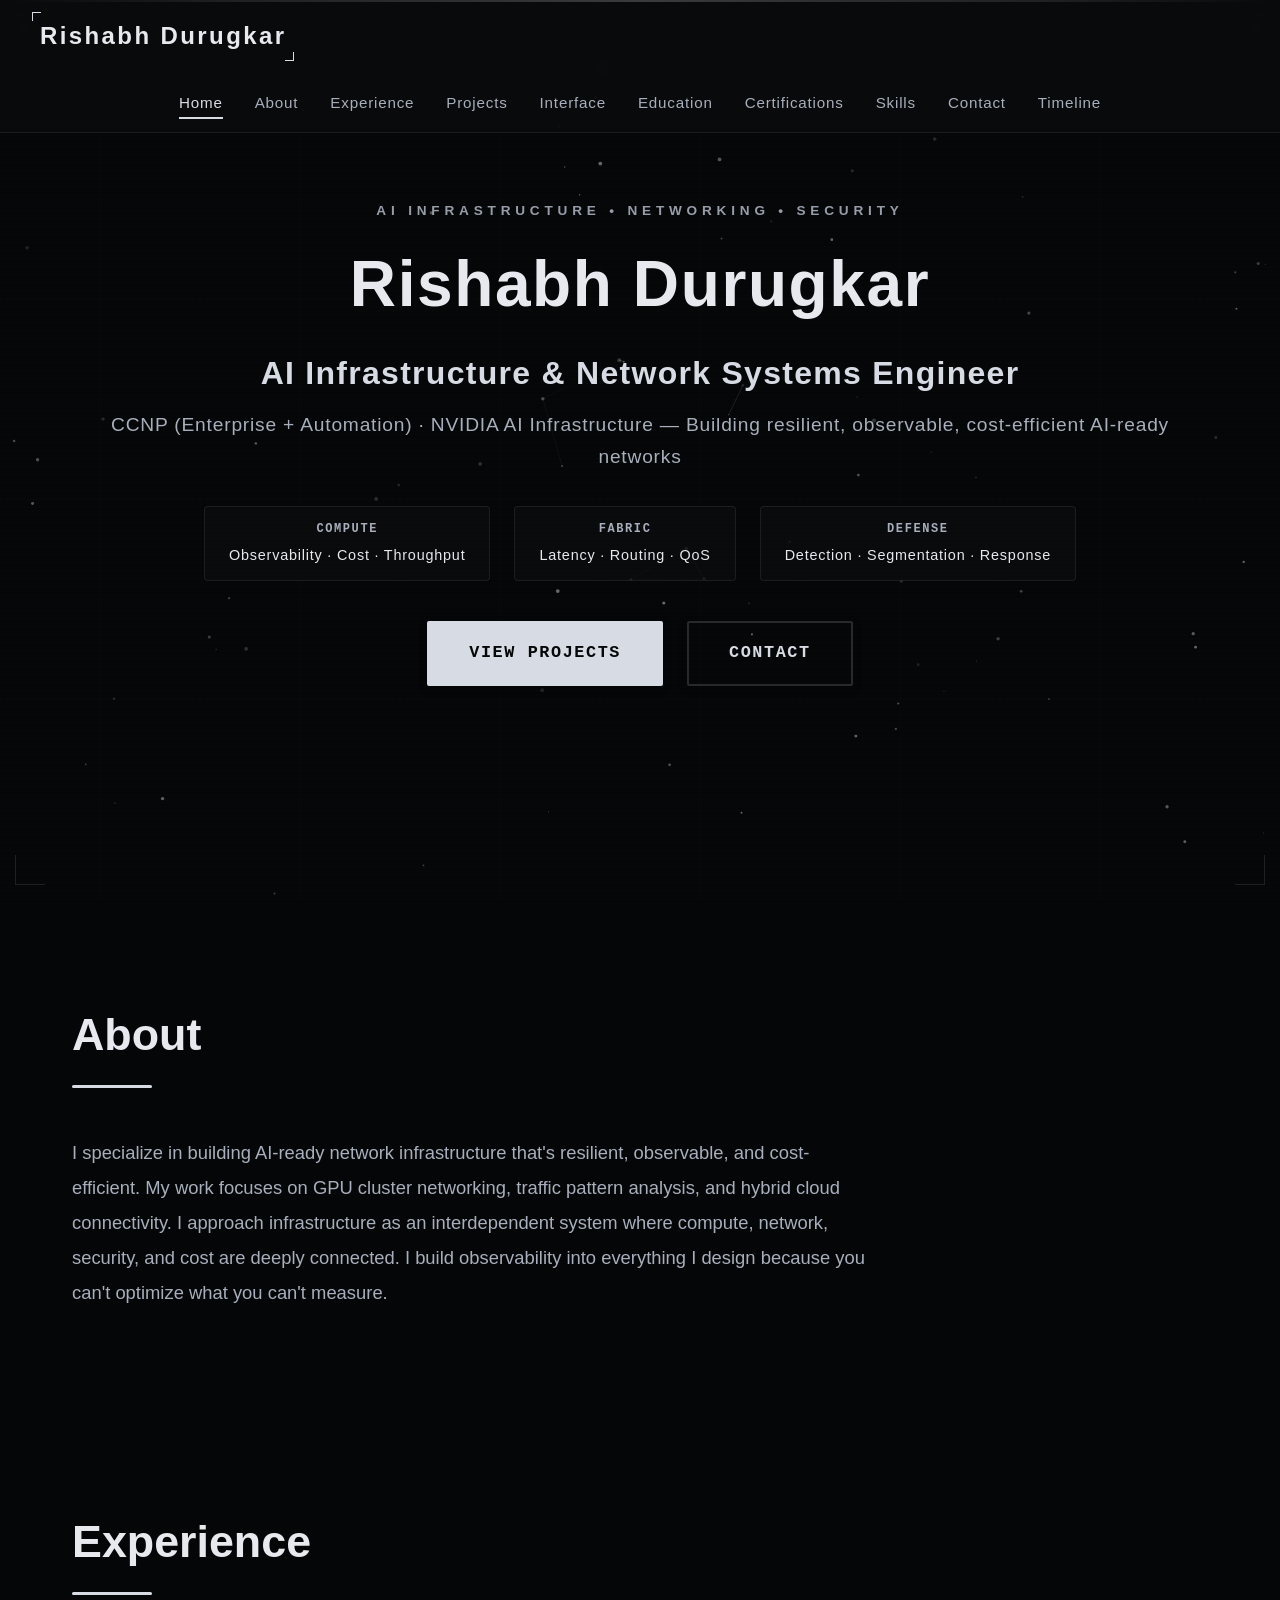
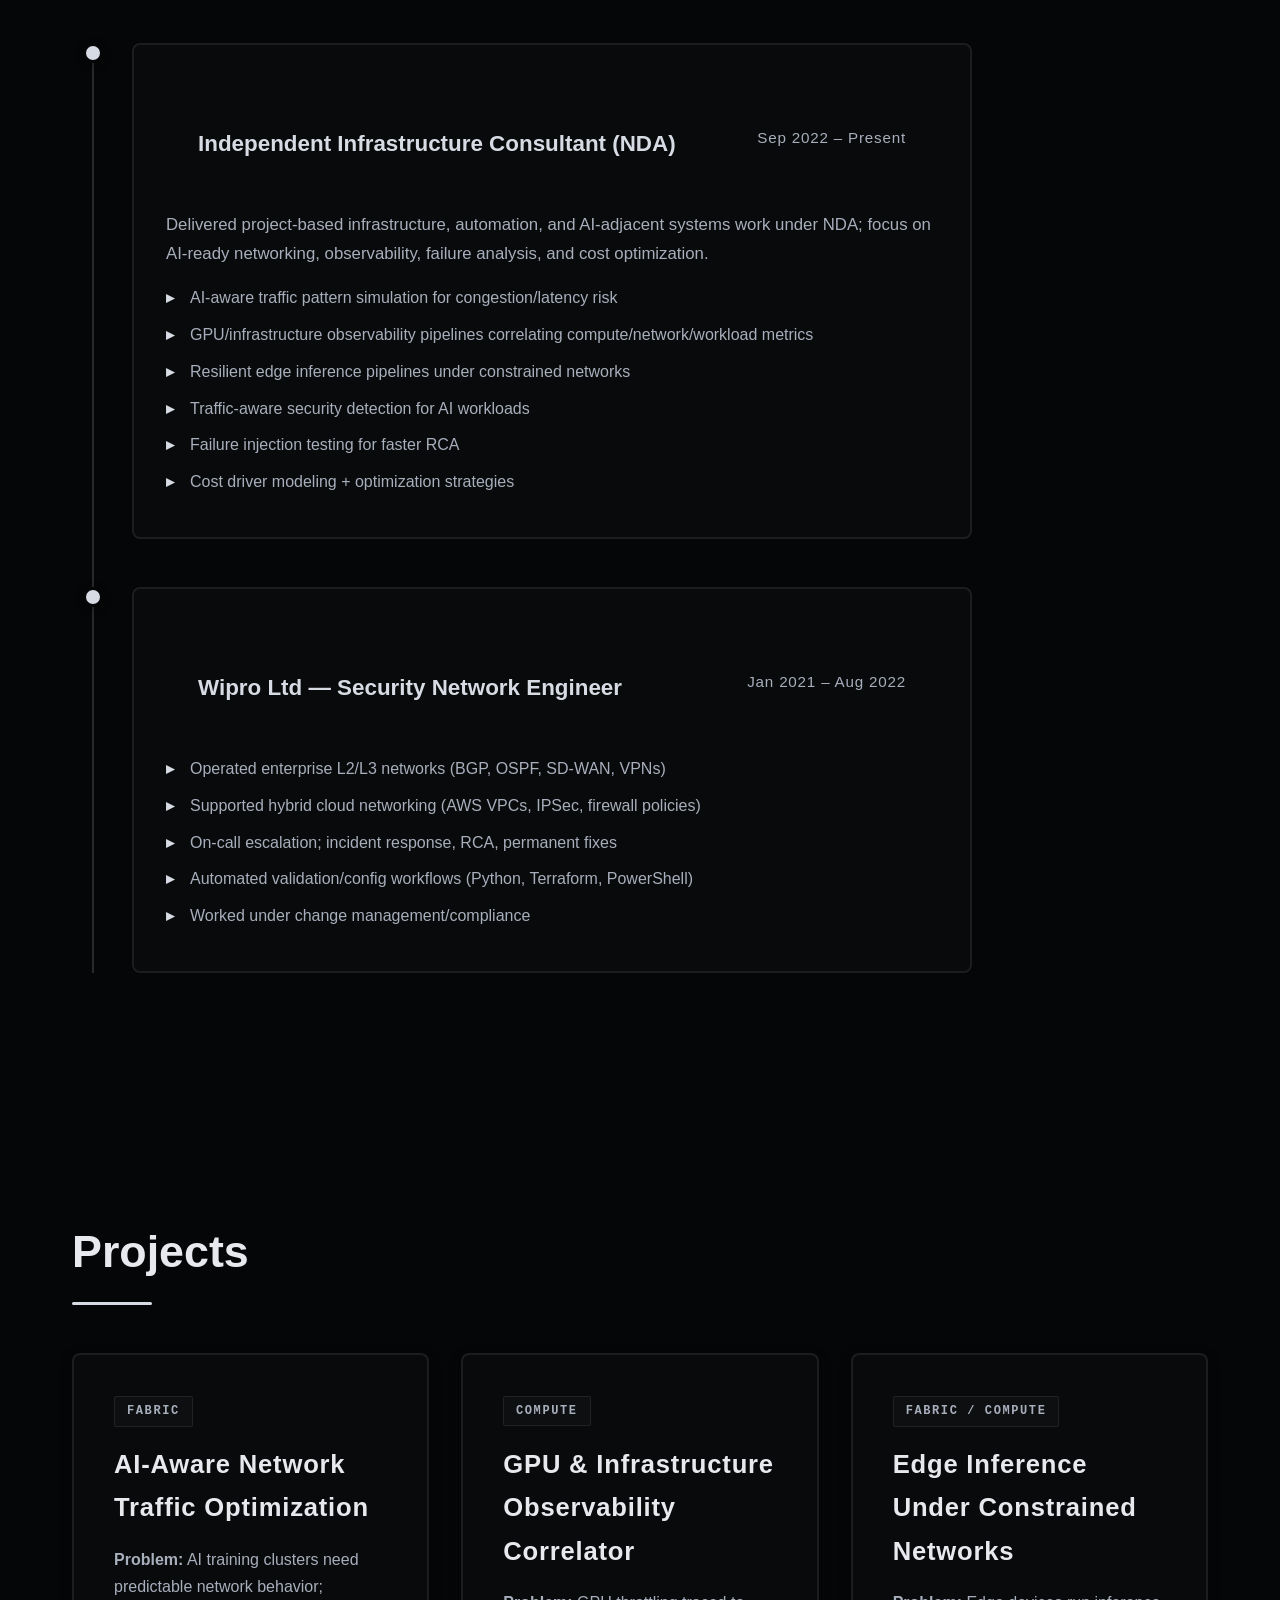
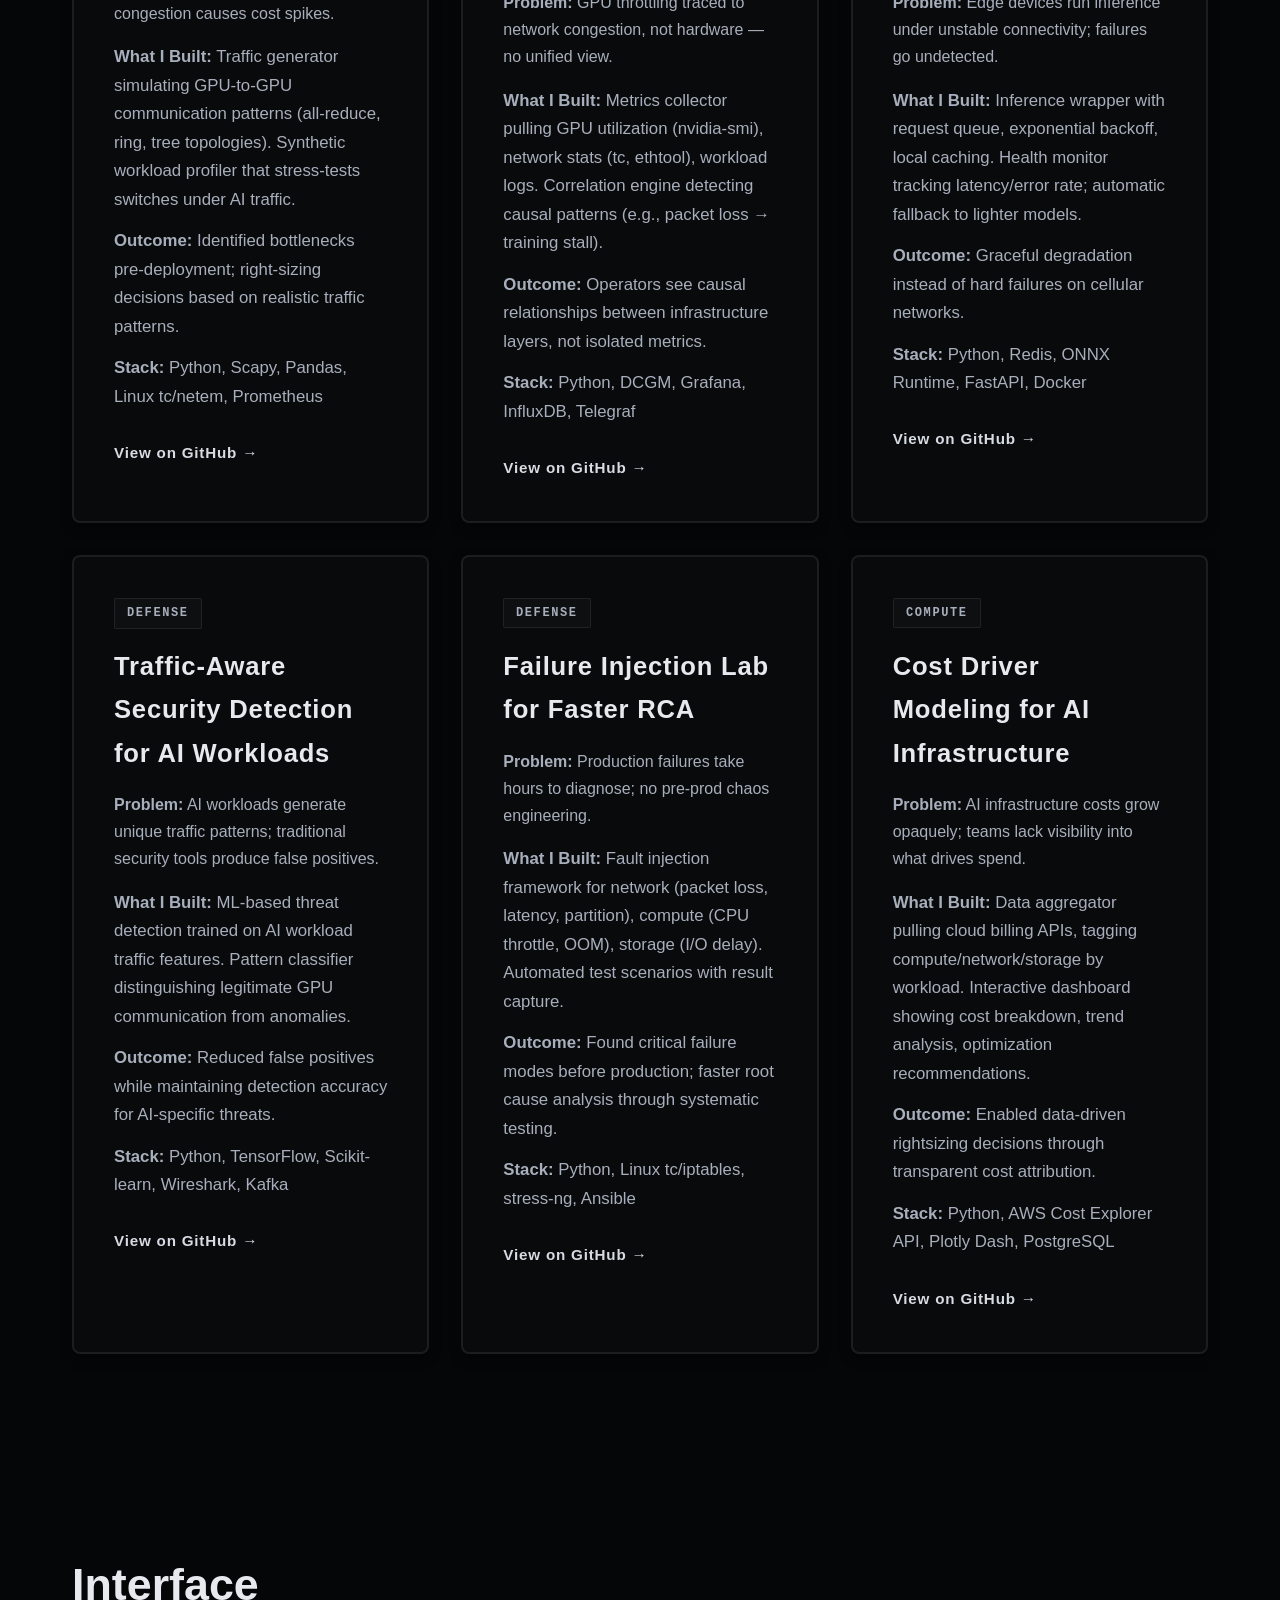
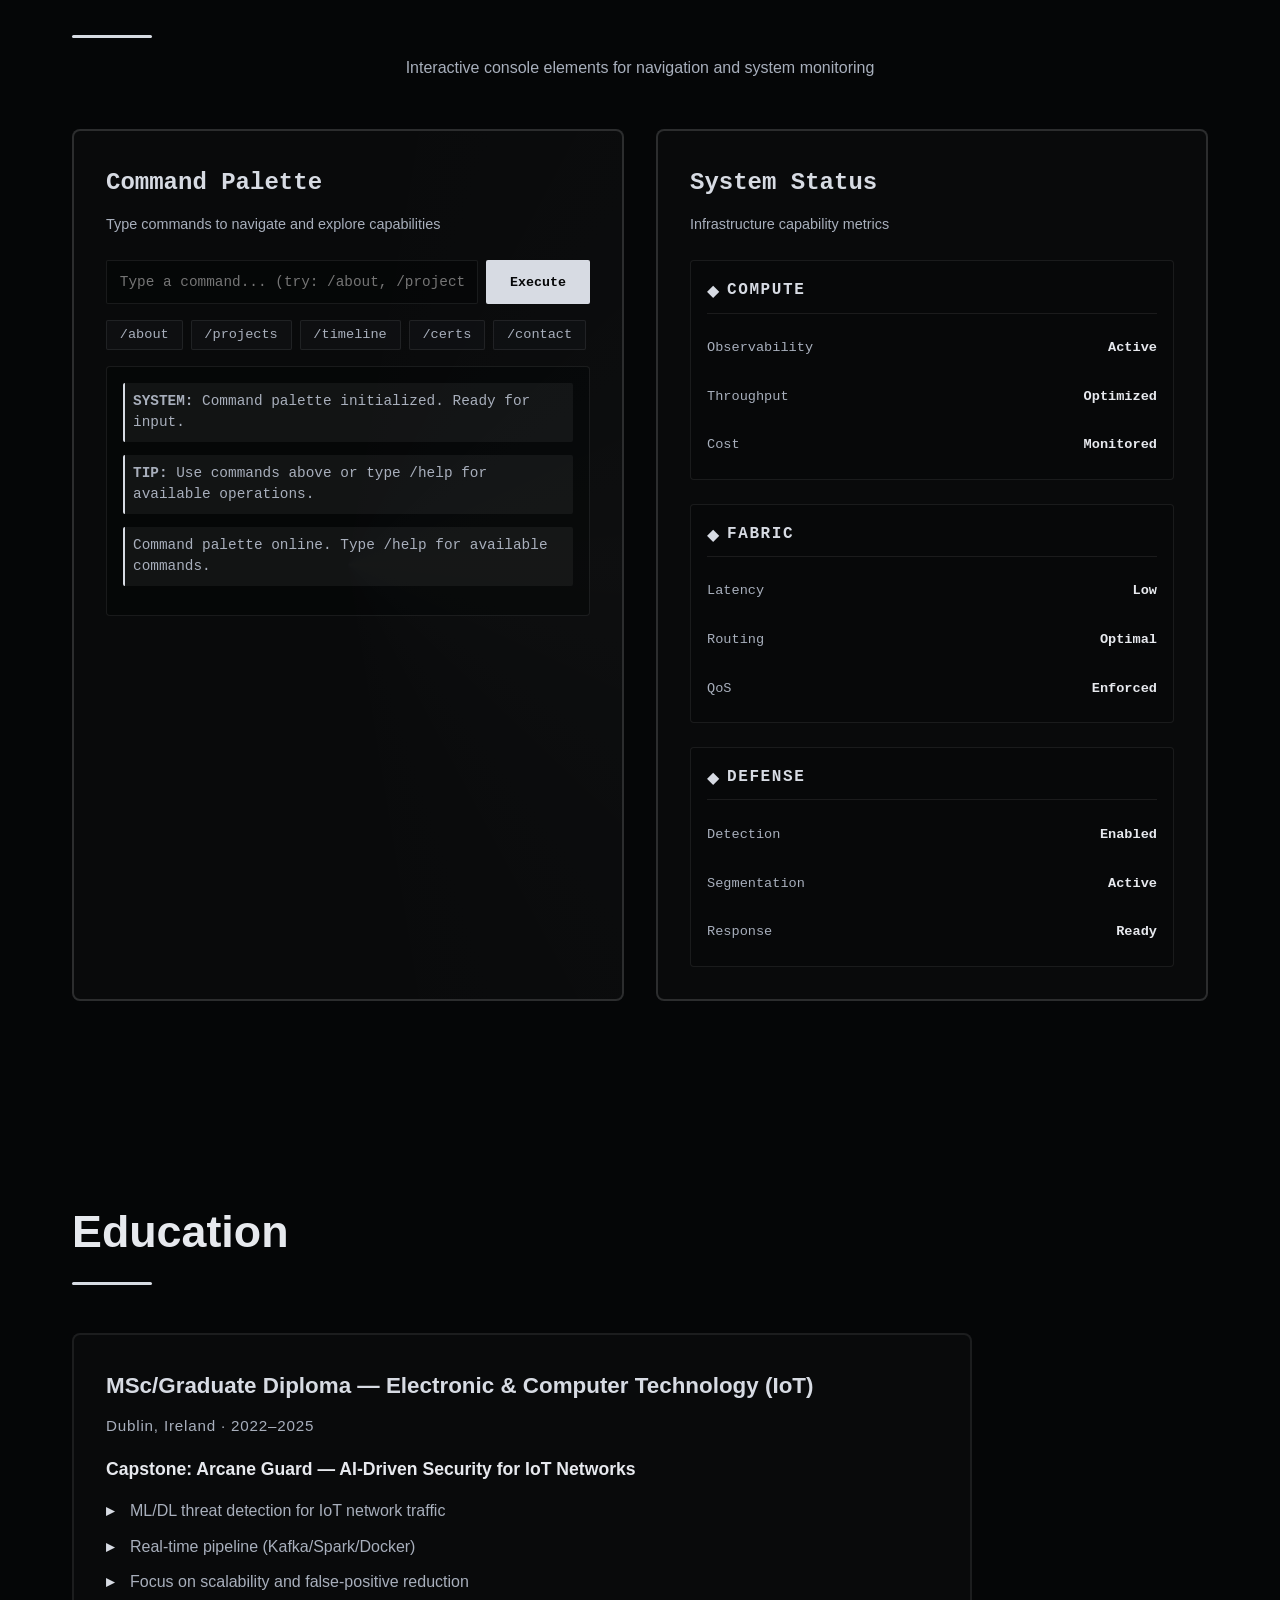
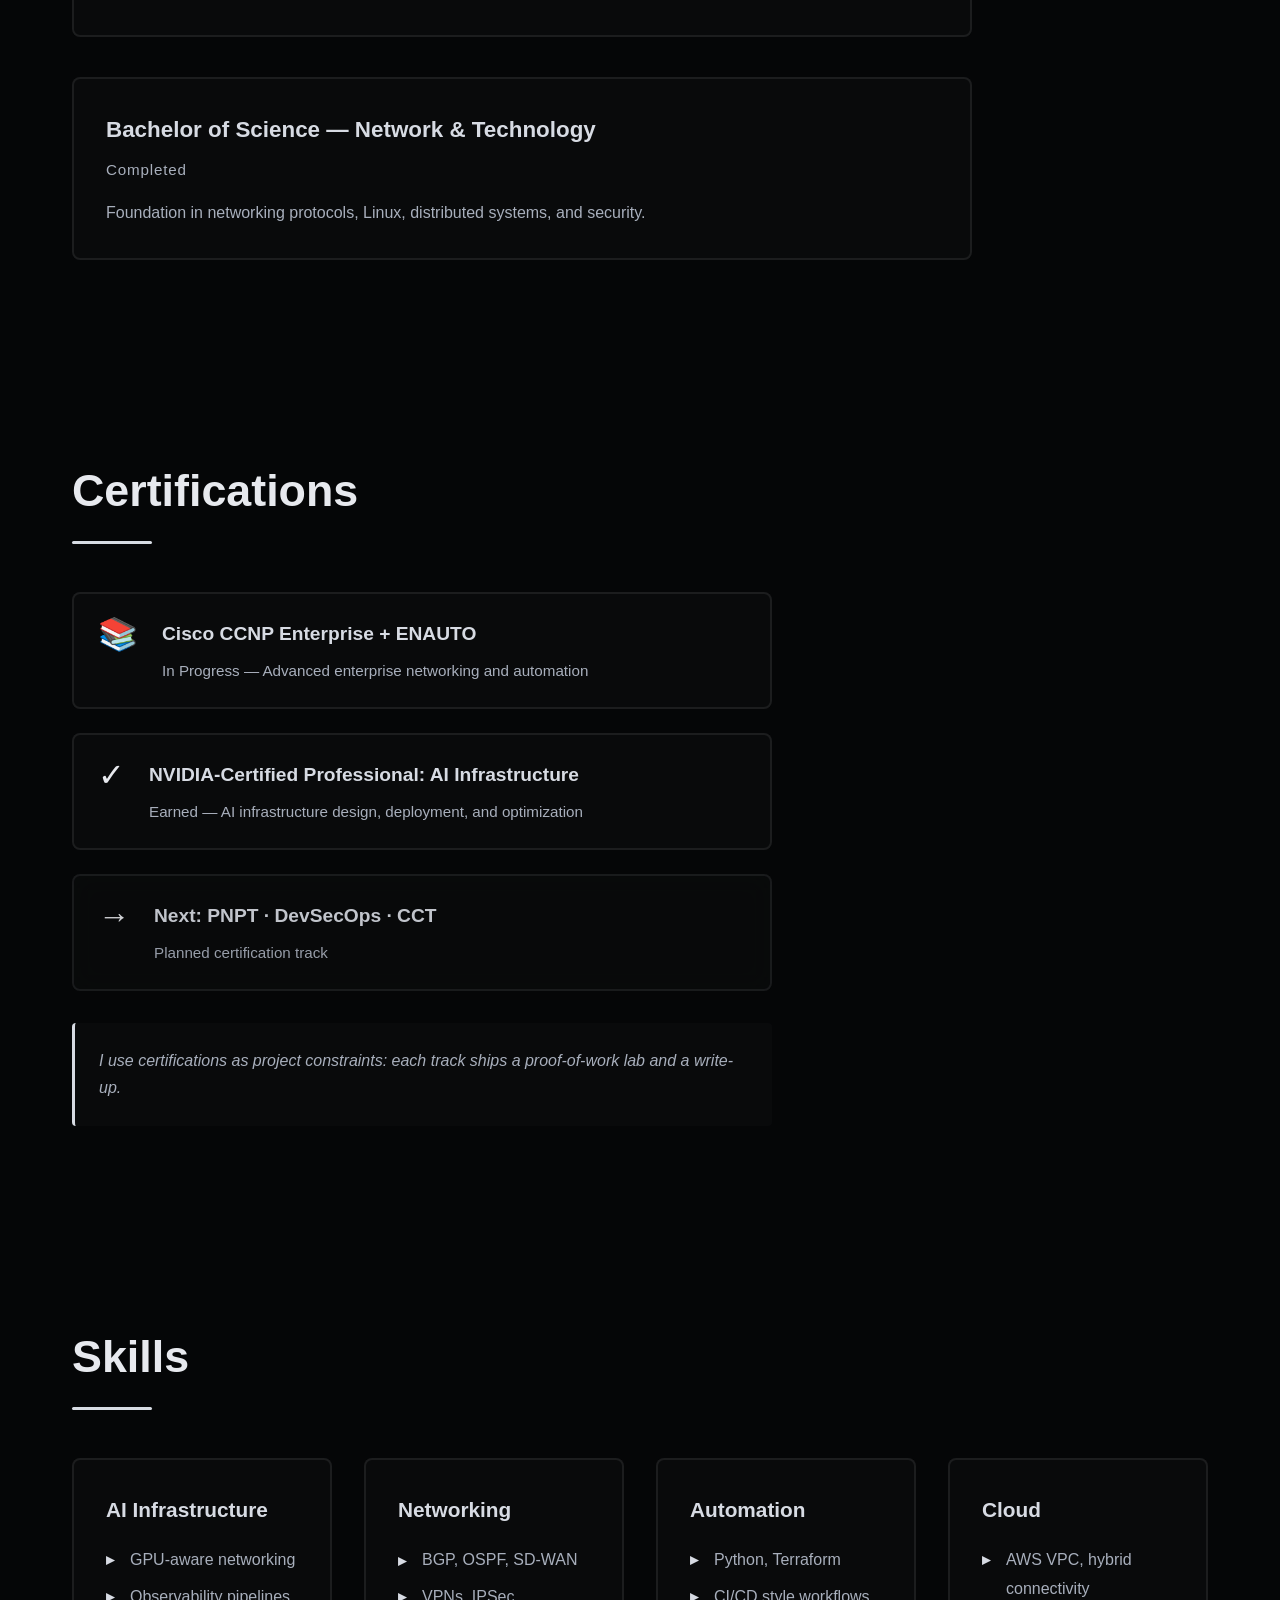
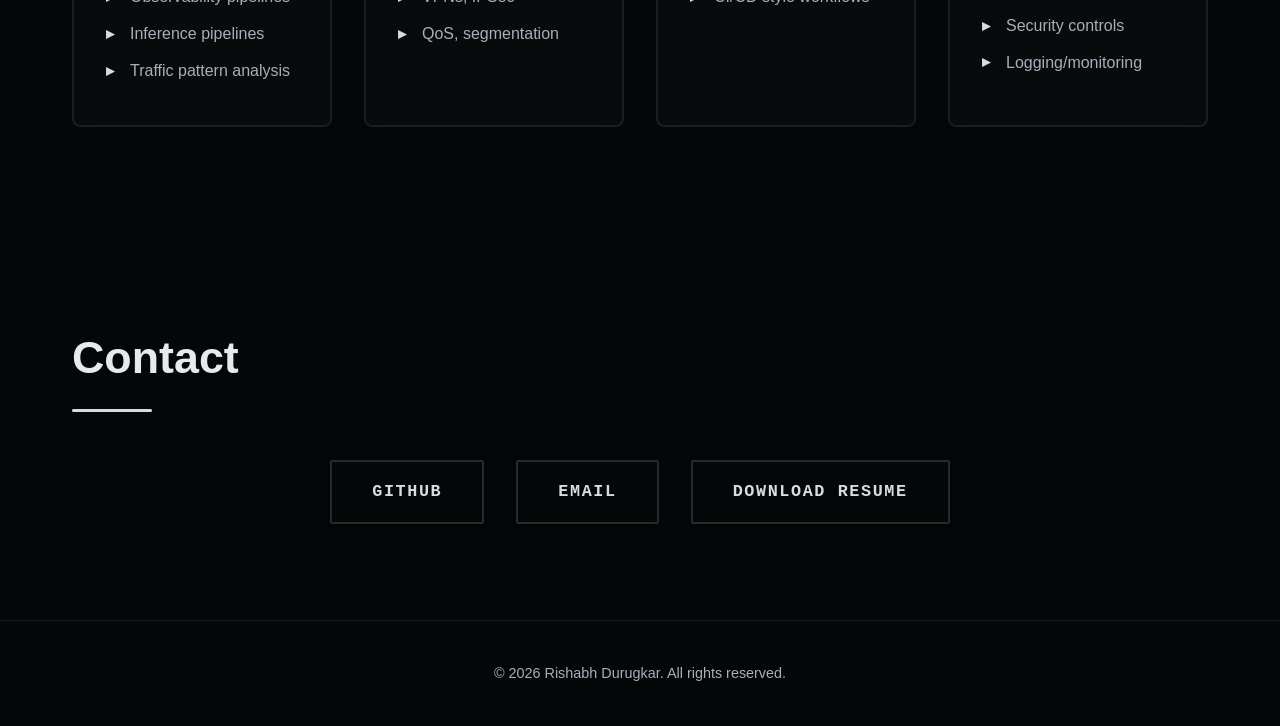
==== commit c9b3e0f9: "Remove LinkedIn references" ====
--- a/index.html
+++ b/index.html
@@ -390,7 +390,6 @@
         <h2>Contact</h2>
         <div class="contact-links">
             <a href="https://github.com/rootuser39" class="contact-link" target="_blank" rel="noopener noreferrer">GitHub</a>
-            <a href="https://linkedin.com/in/yourprofile" class="contact-link" target="_blank" rel="noopener noreferrer">LinkedIn</a>
             <a href="mailto:your.email@example.com" class="contact-link">Email</a>
             <a href="#" class="contact-link" download>Download Resume</a>
         </div>
--- a/styles.css
+++ b/styles.css
@@ -1,6 +1,6 @@
 /* ============================================
-   AETHRON - Emperor Conquest Console Theme
-   Black/Grey UI - Premium, Brutal, Minimalist
+   Portfolio Console Theme
+   Black/Grey UI - Premium, Professional, Minimalist
    ============================================ */
 
 /* === CSS VARIABLES (STRICT PALETTE) === */
